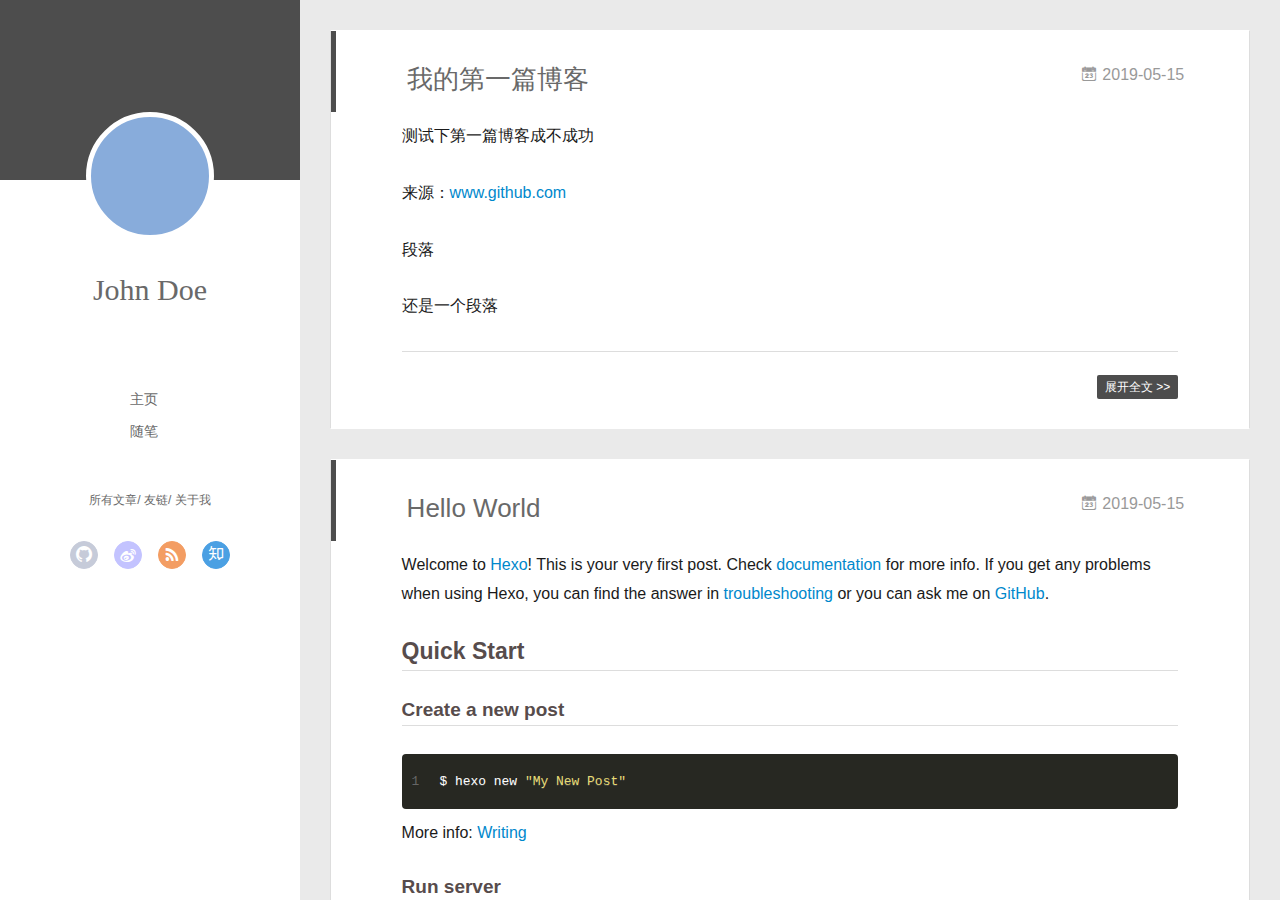
==== index.html @ 385de697 "Site updated: 2019-05-16 12:57:25" ====
<!DOCTYPE html>
<html>
<head><meta name="generator" content="Hexo 3.8.0">
  <meta charset="utf-8">
  
  <meta name="renderer" content="webkit">
  <meta http-equiv="X-UA-Compatible" content="IE=edge">
  <link rel="dns-prefetch" href="http://yoursite.com">
  <title>Hexo</title>
  <meta name="viewport" content="width=device-width, initial-scale=1, maximum-scale=1">
  <meta property="og:type" content="website">
<meta property="og:title" content="Hexo">
<meta property="og:url" content="http://yoursite.com/index.html">
<meta property="og:site_name" content="Hexo">
<meta property="og:locale" content="default">
<meta name="twitter:card" content="summary">
<meta name="twitter:title" content="Hexo">
  
    <link rel="alternative" href="/atom.xml" title="Hexo" type="application/atom+xml">
  
  
    <link rel="icon" href="/favicon.png">
  
  <link rel="stylesheet" type="text/css" href="/./main.0cf68a.css">
  <style type="text/css">
  
    #container.show {
      background: linear-gradient(200deg,#a0cfe4,#e8c37e);
    }
  </style>
  

  

</head>
</html>
<body>
  <div id="container" q-class="show:isCtnShow">
    <canvas id="anm-canvas" class="anm-canvas"></canvas>
    <div class="left-col" q-class="show:isShow">
      
<div class="overlay" style="background: #4d4d4d"></div>
<div class="intrude-less">
	<header id="header" class="inner">
		<a href="/" class="profilepic">
			<img src class="js-avatar">
		</a>
		<hgroup>
		  <h1 class="header-author"><a href="/">John Doe</a></h1>
		</hgroup>
		

		<nav class="header-menu">
			<ul>
			
				<li><a href="/">主页</a></li>
	        
				<li><a href="/tags/随笔/">随笔</a></li>
	        
			</ul>
		</nav>
		<nav class="header-smart-menu">
    		
    			
    			<a q-on="click: openSlider(e, 'innerArchive')" href="javascript:void(0)">所有文章</a>
    			
            
    			
    			<a q-on="click: openSlider(e, 'friends')" href="javascript:void(0)">友链</a>
    			
            
    			
    			<a q-on="click: openSlider(e, 'aboutme')" href="javascript:void(0)">关于我</a>
    			
            
		</nav>
		<nav class="header-nav">
			<div class="social">
				
					<a class="github" target="_blank" href="#" title="github"><i class="icon-github"></i></a>
		        
					<a class="weibo" target="_blank" href="#" title="weibo"><i class="icon-weibo"></i></a>
		        
					<a class="rss" target="_blank" href="#" title="rss"><i class="icon-rss"></i></a>
		        
					<a class="zhihu" target="_blank" href="#" title="zhihu"><i class="icon-zhihu"></i></a>
		        
			</div>
		</nav>
	</header>		
</div>

    </div>
    <div class="mid-col" q-class="show:isShow,hide:isShow|isFalse">
      
<nav id="mobile-nav">
  	<div class="overlay js-overlay" style="background: #4d4d4d"></div>
	<div class="btnctn js-mobile-btnctn">
  		<div class="slider-trigger list" q-on="click: openSlider(e)"><i class="icon icon-sort"></i></div>
	</div>
	<div class="intrude-less">
		<header id="header" class="inner">
			<div class="profilepic">
				<img src class="js-avatar">
			</div>
			<hgroup>
			  <h1 class="header-author js-header-author">John Doe</h1>
			</hgroup>
			
			
			
				
			
				
			
			
			
			<nav class="header-nav">
				<div class="social">
					
						<a class="github" target="_blank" href="#" title="github"><i class="icon-github"></i></a>
			        
						<a class="weibo" target="_blank" href="#" title="weibo"><i class="icon-weibo"></i></a>
			        
						<a class="rss" target="_blank" href="#" title="rss"><i class="icon-rss"></i></a>
			        
						<a class="zhihu" target="_blank" href="#" title="zhihu"><i class="icon-zhihu"></i></a>
			        
				</div>
			</nav>

			<nav class="header-menu js-header-menu">
				<ul style="width: 50%">
				
				
					<li style="width: 50%"><a href="/">主页</a></li>
		        
					<li style="width: 50%"><a href="/tags/随笔/">随笔</a></li>
		        
				</ul>
			</nav>
		</header>				
	</div>
	<div class="mobile-mask" style="display:none" q-show="isShow"></div>
</nav>

      <div id="wrapper" class="body-wrap">
        <div class="menu-l">
          <div class="canvas-wrap">
            <canvas data-colors="#eaeaea" data-sectionHeight="100" data-contentId="js-content" id="myCanvas1" class="anm-canvas"></canvas>
          </div>
          <div id="js-content" class="content-ll">
            
  
    <article id="post-我的第一篇博客" class="article article-type-post  article-index" itemscope itemprop="blogPost">
  <div class="article-inner">
    
      <header class="article-header">
        
  
    <h1 itemprop="name">
      <a class="article-title" href="/2019/05/15/我的第一篇博客/">我的第一篇博客</a>
    </h1>
  

        
        <a href="/2019/05/15/我的第一篇博客/" class="archive-article-date">
  	<time datetime="2019-05-15T15:24:32.000Z" itemprop="datePublished"><i class="icon-calendar icon"></i>2019-05-15</time>
</a>
        
      </header>
    
    <div class="article-entry" itemprop="articleBody">
      
        <p>测试下第一篇博客成不成功</p>
<p>来源：<a href="http://www.github.com" target="_blank" rel="noopener">www.github.com</a></p>
<p>段落</p>
<p>还是一个段落</p>

      

      
    </div>
    <div class="article-info article-info-index">
      
      
      

      
        <p class="article-more-link">
          <a class="article-more-a" href="/2019/05/15/我的第一篇博客/">展开全文 >></a>
        </p>
      

      
      <div class="clearfix"></div>
    </div>
  </div>
</article>

<aside class="wrap-side-operation">
    <div class="mod-side-operation">
        
        <div class="jump-container" id="js-jump-container" style="display:none;">
            <a href="javascript:void(0)" class="mod-side-operation__jump-to-top">
                <i class="icon-font icon-back"></i>
            </a>
            <div id="js-jump-plan-container" class="jump-plan-container" style="top: -11px;">
                <i class="icon-font icon-plane jump-plane"></i>
            </div>
        </div>
        
        
    </div>
</aside>




  
    <article id="post-hello-world" class="article article-type-post  article-index" itemscope itemprop="blogPost">
  <div class="article-inner">
    
      <header class="article-header">
        
  
    <h1 itemprop="name">
      <a class="article-title" href="/2019/05/15/hello-world/">Hello World</a>
    </h1>
  

        
        <a href="/2019/05/15/hello-world/" class="archive-article-date">
  	<time datetime="2019-05-15T15:17:17.506Z" itemprop="datePublished"><i class="icon-calendar icon"></i>2019-05-15</time>
</a>
        
      </header>
    
    <div class="article-entry" itemprop="articleBody">
      
        <p>Welcome to <a href="https://hexo.io/" target="_blank" rel="noopener">Hexo</a>! This is your very first post. Check <a href="https://hexo.io/docs/" target="_blank" rel="noopener">documentation</a> for more info. If you get any problems when using Hexo, you can find the answer in <a href="https://hexo.io/docs/troubleshooting.html" target="_blank" rel="noopener">troubleshooting</a> or you can ask me on <a href="https://github.com/hexojs/hexo/issues" target="_blank" rel="noopener">GitHub</a>.</p>
<h2 id="Quick-Start"><a href="#Quick-Start" class="headerlink" title="Quick Start"></a>Quick Start</h2><h3 id="Create-a-new-post"><a href="#Create-a-new-post" class="headerlink" title="Create a new post"></a>Create a new post</h3><figure class="highlight bash"><table><tr><td class="gutter"><pre><span class="line">1</span><br></pre></td><td class="code"><pre><span class="line">$ hexo new <span class="string">"My New Post"</span></span><br></pre></td></tr></table></figure>
<p>More info: <a href="https://hexo.io/docs/writing.html" target="_blank" rel="noopener">Writing</a></p>
<h3 id="Run-server"><a href="#Run-server" class="headerlink" title="Run server"></a>Run server</h3><figure class="highlight bash"><table><tr><td class="gutter"><pre><span class="line">1</span><br></pre></td><td class="code"><pre><span class="line">$ hexo server</span><br></pre></td></tr></table></figure>
<p>More info: <a href="https://hexo.io/docs/server.html" target="_blank" rel="noopener">Server</a></p>
<h3 id="Generate-static-files"><a href="#Generate-static-files" class="headerlink" title="Generate static files"></a>Generate static files</h3><figure class="highlight bash"><table><tr><td class="gutter"><pre><span class="line">1</span><br></pre></td><td class="code"><pre><span class="line">$ hexo generate</span><br></pre></td></tr></table></figure>
<p>More info: <a href="https://hexo.io/docs/generating.html" target="_blank" rel="noopener">Generating</a></p>
<h3 id="Deploy-to-remote-sites"><a href="#Deploy-to-remote-sites" class="headerlink" title="Deploy to remote sites"></a>Deploy to remote sites</h3><figure class="highlight bash"><table><tr><td class="gutter"><pre><span class="line">1</span><br></pre></td><td class="code"><pre><span class="line">$ hexo deploy</span><br></pre></td></tr></table></figure>
<p>More info: <a href="https://hexo.io/docs/deployment.html" target="_blank" rel="noopener">Deployment</a></p>

      

      
    </div>
    <div class="article-info article-info-index">
      
      
      

      
        <p class="article-more-link">
          <a class="article-more-a" href="/2019/05/15/hello-world/">展开全文 >></a>
        </p>
      

      
      <div class="clearfix"></div>
    </div>
  </div>
</article>

<aside class="wrap-side-operation">
    <div class="mod-side-operation">
        
        <div class="jump-container" id="js-jump-container" style="display:none;">
            <a href="javascript:void(0)" class="mod-side-operation__jump-to-top">
                <i class="icon-font icon-back"></i>
            </a>
            <div id="js-jump-plan-container" class="jump-plan-container" style="top: -11px;">
                <i class="icon-font icon-plane jump-plane"></i>
            </div>
        </div>
        
        
    </div>
</aside>




  
  


          </div>
        </div>
      </div>
      <footer id="footer">
  <div class="outer">
    <div id="footer-info">
    	<div class="footer-left">
    		&copy; 2019 John Doe
    	</div>
      	<div class="footer-right">
      		<a href="http://hexo.io/" target="_blank">Hexo</a>  Theme <a href="https://github.com/litten/hexo-theme-yilia" target="_blank">Yilia</a> by Litten
      	</div>
    </div>
  </div>
</footer>
    </div>
    <script>
	var yiliaConfig = {
		mathjax: false,
		isHome: true,
		isPost: false,
		isArchive: false,
		isTag: false,
		isCategory: false,
		open_in_new: false,
		toc_hide_index: true,
		root: "/",
		innerArchive: true,
		showTags: false
	}
</script>

<script>!function(t){function n(e){if(r[e])return r[e].exports;var i=r[e]={exports:{},id:e,loaded:!1};return t[e].call(i.exports,i,i.exports,n),i.loaded=!0,i.exports}var r={};n.m=t,n.c=r,n.p="./",n(0)}([function(t,n,r){r(195),t.exports=r(191)},function(t,n,r){var e=r(3),i=r(52),o=r(27),u=r(28),c=r(53),f="prototype",a=function(t,n,r){var s,l,h,v,p=t&a.F,d=t&a.G,y=t&a.S,g=t&a.P,b=t&a.B,m=d?e:y?e[n]||(e[n]={}):(e[n]||{})[f],x=d?i:i[n]||(i[n]={}),w=x[f]||(x[f]={});d&&(r=n);for(s in r)l=!p&&m&&void 0!==m[s],h=(l?m:r)[s],v=b&&l?c(h,e):g&&"function"==typeof h?c(Function.call,h):h,m&&u(m,s,h,t&a.U),x[s]!=h&&o(x,s,v),g&&w[s]!=h&&(w[s]=h)};e.core=i,a.F=1,a.G=2,a.S=4,a.P=8,a.B=16,a.W=32,a.U=64,a.R=128,t.exports=a},function(t,n,r){var e=r(6);t.exports=function(t){if(!e(t))throw TypeError(t+" is not an object!");return t}},function(t,n){var r=t.exports="undefined"!=typeof window&&window.Math==Math?window:"undefined"!=typeof self&&self.Math==Math?self:Function("return this")();"number"==typeof __g&&(__g=r)},function(t,n){t.exports=function(t){try{return!!t()}catch(t){return!0}}},function(t,n){var r=t.exports="undefined"!=typeof window&&window.Math==Math?window:"undefined"!=typeof self&&self.Math==Math?self:Function("return this")();"number"==typeof __g&&(__g=r)},function(t,n){t.exports=function(t){return"object"==typeof t?null!==t:"function"==typeof t}},function(t,n,r){var e=r(126)("wks"),i=r(76),o=r(3).Symbol,u="function"==typeof o;(t.exports=function(t){return e[t]||(e[t]=u&&o[t]||(u?o:i)("Symbol."+t))}).store=e},function(t,n){var r={}.hasOwnProperty;t.exports=function(t,n){return r.call(t,n)}},function(t,n,r){var e=r(94),i=r(33);t.exports=function(t){return e(i(t))}},function(t,n,r){t.exports=!r(4)(function(){return 7!=Object.defineProperty({},"a",{get:function(){return 7}}).a})},function(t,n,r){var e=r(2),i=r(167),o=r(50),u=Object.defineProperty;n.f=r(10)?Object.defineProperty:function(t,n,r){if(e(t),n=o(n,!0),e(r),i)try{return u(t,n,r)}catch(t){}if("get"in r||"set"in r)throw TypeError("Accessors not supported!");return"value"in r&&(t[n]=r.value),t}},function(t,n,r){t.exports=!r(18)(function(){return 7!=Object.defineProperty({},"a",{get:function(){return 7}}).a})},function(t,n,r){var e=r(14),i=r(22);t.exports=r(12)?function(t,n,r){return e.f(t,n,i(1,r))}:function(t,n,r){return t[n]=r,t}},function(t,n,r){var e=r(20),i=r(58),o=r(42),u=Object.defineProperty;n.f=r(12)?Object.defineProperty:function(t,n,r){if(e(t),n=o(n,!0),e(r),i)try{return u(t,n,r)}catch(t){}if("get"in r||"set"in r)throw TypeError("Accessors not supported!");return"value"in r&&(t[n]=r.value),t}},function(t,n,r){var e=r(40)("wks"),i=r(23),o=r(5).Symbol,u="function"==typeof o;(t.exports=function(t){return e[t]||(e[t]=u&&o[t]||(u?o:i)("Symbol."+t))}).store=e},function(t,n,r){var e=r(67),i=Math.min;t.exports=function(t){return t>0?i(e(t),9007199254740991):0}},function(t,n,r){var e=r(46);t.exports=function(t){return Object(e(t))}},function(t,n){t.exports=function(t){try{return!!t()}catch(t){return!0}}},function(t,n,r){var e=r(63),i=r(34);t.exports=Object.keys||function(t){return e(t,i)}},function(t,n,r){var e=r(21);t.exports=function(t){if(!e(t))throw TypeError(t+" is not an object!");return t}},function(t,n){t.exports=function(t){return"object"==typeof t?null!==t:"function"==typeof t}},function(t,n){t.exports=function(t,n){return{enumerable:!(1&t),configurable:!(2&t),writable:!(4&t),value:n}}},function(t,n){var r=0,e=Math.random();t.exports=function(t){return"Symbol(".concat(void 0===t?"":t,")_",(++r+e).toString(36))}},function(t,n){var r={}.hasOwnProperty;t.exports=function(t,n){return r.call(t,n)}},function(t,n){var r=t.exports={version:"2.4.0"};"number"==typeof __e&&(__e=r)},function(t,n){t.exports=function(t){if("function"!=typeof t)throw TypeError(t+" is not a function!");return t}},function(t,n,r){var e=r(11),i=r(66);t.exports=r(10)?function(t,n,r){return e.f(t,n,i(1,r))}:function(t,n,r){return t[n]=r,t}},function(t,n,r){var e=r(3),i=r(27),o=r(24),u=r(76)("src"),c="toString",f=Function[c],a=(""+f).split(c);r(52).inspectSource=function(t){return f.call(t)},(t.exports=function(t,n,r,c){var f="function"==typeof r;f&&(o(r,"name")||i(r,"name",n)),t[n]!==r&&(f&&(o(r,u)||i(r,u,t[n]?""+t[n]:a.join(String(n)))),t===e?t[n]=r:c?t[n]?t[n]=r:i(t,n,r):(delete t[n],i(t,n,r)))})(Function.prototype,c,function(){return"function"==typeof this&&this[u]||f.call(this)})},function(t,n,r){var e=r(1),i=r(4),o=r(46),u=function(t,n,r,e){var i=String(o(t)),u="<"+n;return""!==r&&(u+=" "+r+'="'+String(e).replace(/"/g,"&quot;")+'"'),u+">"+i+"</"+n+">"};t.exports=function(t,n){var r={};r[t]=n(u),e(e.P+e.F*i(function(){var n=""[t]('"');return n!==n.toLowerCase()||n.split('"').length>3}),"String",r)}},function(t,n,r){var e=r(115),i=r(46);t.exports=function(t){return e(i(t))}},function(t,n,r){var e=r(116),i=r(66),o=r(30),u=r(50),c=r(24),f=r(167),a=Object.getOwnPropertyDescriptor;n.f=r(10)?a:function(t,n){if(t=o(t),n=u(n,!0),f)try{return a(t,n)}catch(t){}if(c(t,n))return i(!e.f.call(t,n),t[n])}},function(t,n,r){var e=r(24),i=r(17),o=r(145)("IE_PROTO"),u=Object.prototype;t.exports=Object.getPrototypeOf||function(t){return t=i(t),e(t,o)?t[o]:"function"==typeof t.constructor&&t instanceof t.constructor?t.constructor.prototype:t instanceof Object?u:null}},function(t,n){t.exports=function(t){if(void 0==t)throw TypeError("Can't call method on  "+t);return t}},function(t,n){t.exports="constructor,hasOwnProperty,isPrototypeOf,propertyIsEnumerable,toLocaleString,toString,valueOf".split(",")},function(t,n){t.exports={}},function(t,n){t.exports=!0},function(t,n){n.f={}.propertyIsEnumerable},function(t,n,r){var e=r(14).f,i=r(8),o=r(15)("toStringTag");t.exports=function(t,n,r){t&&!i(t=r?t:t.prototype,o)&&e(t,o,{configurable:!0,value:n})}},function(t,n,r){var e=r(40)("keys"),i=r(23);t.exports=function(t){return e[t]||(e[t]=i(t))}},function(t,n,r){var e=r(5),i="__core-js_shared__",o=e[i]||(e[i]={});t.exports=function(t){return o[t]||(o[t]={})}},function(t,n){var r=Math.ceil,e=Math.floor;t.exports=function(t){return isNaN(t=+t)?0:(t>0?e:r)(t)}},function(t,n,r){var e=r(21);t.exports=function(t,n){if(!e(t))return t;var r,i;if(n&&"function"==typeof(r=t.toString)&&!e(i=r.call(t)))return i;if("function"==typeof(r=t.valueOf)&&!e(i=r.call(t)))return i;if(!n&&"function"==typeof(r=t.toString)&&!e(i=r.call(t)))return i;throw TypeError("Can't convert object to primitive value")}},function(t,n,r){var e=r(5),i=r(25),o=r(36),u=r(44),c=r(14).f;t.exports=function(t){var n=i.Symbol||(i.Symbol=o?{}:e.Symbol||{});"_"==t.charAt(0)||t in n||c(n,t,{value:u.f(t)})}},function(t,n,r){n.f=r(15)},function(t,n){var r={}.toString;t.exports=function(t){return r.call(t).slice(8,-1)}},function(t,n){t.exports=function(t){if(void 0==t)throw TypeError("Can't call method on  "+t);return t}},function(t,n,r){var e=r(4);t.exports=function(t,n){return!!t&&e(function(){n?t.call(null,function(){},1):t.call(null)})}},function(t,n,r){var e=r(53),i=r(115),o=r(17),u=r(16),c=r(203);t.exports=function(t,n){var r=1==t,f=2==t,a=3==t,s=4==t,l=6==t,h=5==t||l,v=n||c;return function(n,c,p){for(var d,y,g=o(n),b=i(g),m=e(c,p,3),x=u(b.length),w=0,S=r?v(n,x):f?v(n,0):void 0;x>w;w++)if((h||w in b)&&(d=b[w],y=m(d,w,g),t))if(r)S[w]=y;else if(y)switch(t){case 3:return!0;case 5:return d;case 6:return w;case 2:S.push(d)}else if(s)return!1;return l?-1:a||s?s:S}}},function(t,n,r){var e=r(1),i=r(52),o=r(4);t.exports=function(t,n){var r=(i.Object||{})[t]||Object[t],u={};u[t]=n(r),e(e.S+e.F*o(function(){r(1)}),"Object",u)}},function(t,n,r){var e=r(6);t.exports=function(t,n){if(!e(t))return t;var r,i;if(n&&"function"==typeof(r=t.toString)&&!e(i=r.call(t)))return i;if("function"==typeof(r=t.valueOf)&&!e(i=r.call(t)))return i;if(!n&&"function"==typeof(r=t.toString)&&!e(i=r.call(t)))return i;throw TypeError("Can't convert object to primitive value")}},function(t,n,r){var e=r(5),i=r(25),o=r(91),u=r(13),c="prototype",f=function(t,n,r){var a,s,l,h=t&f.F,v=t&f.G,p=t&f.S,d=t&f.P,y=t&f.B,g=t&f.W,b=v?i:i[n]||(i[n]={}),m=b[c],x=v?e:p?e[n]:(e[n]||{})[c];v&&(r=n);for(a in r)(s=!h&&x&&void 0!==x[a])&&a in b||(l=s?x[a]:r[a],b[a]=v&&"function"!=typeof x[a]?r[a]:y&&s?o(l,e):g&&x[a]==l?function(t){var n=function(n,r,e){if(this instanceof t){switch(arguments.length){case 0:return new t;case 1:return new t(n);case 2:return new t(n,r)}return new t(n,r,e)}return t.apply(this,arguments)};return n[c]=t[c],n}(l):d&&"function"==typeof l?o(Function.call,l):l,d&&((b.virtual||(b.virtual={}))[a]=l,t&f.R&&m&&!m[a]&&u(m,a,l)))};f.F=1,f.G=2,f.S=4,f.P=8,f.B=16,f.W=32,f.U=64,f.R=128,t.exports=f},function(t,n){var r=t.exports={version:"2.4.0"};"number"==typeof __e&&(__e=r)},function(t,n,r){var e=r(26);t.exports=function(t,n,r){if(e(t),void 0===n)return t;switch(r){case 1:return function(r){return t.call(n,r)};case 2:return function(r,e){return t.call(n,r,e)};case 3:return function(r,e,i){return t.call(n,r,e,i)}}return function(){return t.apply(n,arguments)}}},function(t,n,r){var e=r(183),i=r(1),o=r(126)("metadata"),u=o.store||(o.store=new(r(186))),c=function(t,n,r){var i=u.get(t);if(!i){if(!r)return;u.set(t,i=new e)}var o=i.get(n);if(!o){if(!r)return;i.set(n,o=new e)}return o},f=function(t,n,r){var e=c(n,r,!1);return void 0!==e&&e.has(t)},a=function(t,n,r){var e=c(n,r,!1);return void 0===e?void 0:e.get(t)},s=function(t,n,r,e){c(r,e,!0).set(t,n)},l=function(t,n){var r=c(t,n,!1),e=[];return r&&r.forEach(function(t,n){e.push(n)}),e},h=function(t){return void 0===t||"symbol"==typeof t?t:String(t)},v=function(t){i(i.S,"Reflect",t)};t.exports={store:u,map:c,has:f,get:a,set:s,keys:l,key:h,exp:v}},function(t,n,r){"use strict";if(r(10)){var e=r(69),i=r(3),o=r(4),u=r(1),c=r(127),f=r(152),a=r(53),s=r(68),l=r(66),h=r(27),v=r(73),p=r(67),d=r(16),y=r(75),g=r(50),b=r(24),m=r(180),x=r(114),w=r(6),S=r(17),_=r(137),O=r(70),E=r(32),P=r(71).f,j=r(154),F=r(76),M=r(7),A=r(48),N=r(117),T=r(146),I=r(155),k=r(80),L=r(123),R=r(74),C=r(130),D=r(160),U=r(11),W=r(31),G=U.f,B=W.f,V=i.RangeError,z=i.TypeError,q=i.Uint8Array,K="ArrayBuffer",J="Shared"+K,Y="BYTES_PER_ELEMENT",H="prototype",$=Array[H],X=f.ArrayBuffer,Q=f.DataView,Z=A(0),tt=A(2),nt=A(3),rt=A(4),et=A(5),it=A(6),ot=N(!0),ut=N(!1),ct=I.values,ft=I.keys,at=I.entries,st=$.lastIndexOf,lt=$.reduce,ht=$.reduceRight,vt=$.join,pt=$.sort,dt=$.slice,yt=$.toString,gt=$.toLocaleString,bt=M("iterator"),mt=M("toStringTag"),xt=F("typed_constructor"),wt=F("def_constructor"),St=c.CONSTR,_t=c.TYPED,Ot=c.VIEW,Et="Wrong length!",Pt=A(1,function(t,n){return Tt(T(t,t[wt]),n)}),jt=o(function(){return 1===new q(new Uint16Array([1]).buffer)[0]}),Ft=!!q&&!!q[H].set&&o(function(){new q(1).set({})}),Mt=function(t,n){if(void 0===t)throw z(Et);var r=+t,e=d(t);if(n&&!m(r,e))throw V(Et);return e},At=function(t,n){var r=p(t);if(r<0||r%n)throw V("Wrong offset!");return r},Nt=function(t){if(w(t)&&_t in t)return t;throw z(t+" is not a typed array!")},Tt=function(t,n){if(!(w(t)&&xt in t))throw z("It is not a typed array constructor!");return new t(n)},It=function(t,n){return kt(T(t,t[wt]),n)},kt=function(t,n){for(var r=0,e=n.length,i=Tt(t,e);e>r;)i[r]=n[r++];return i},Lt=function(t,n,r){G(t,n,{get:function(){return this._d[r]}})},Rt=function(t){var n,r,e,i,o,u,c=S(t),f=arguments.length,s=f>1?arguments[1]:void 0,l=void 0!==s,h=j(c);if(void 0!=h&&!_(h)){for(u=h.call(c),e=[],n=0;!(o=u.next()).done;n++)e.push(o.value);c=e}for(l&&f>2&&(s=a(s,arguments[2],2)),n=0,r=d(c.length),i=Tt(this,r);r>n;n++)i[n]=l?s(c[n],n):c[n];return i},Ct=function(){for(var t=0,n=arguments.length,r=Tt(this,n);n>t;)r[t]=arguments[t++];return r},Dt=!!q&&o(function(){gt.call(new q(1))}),Ut=function(){return gt.apply(Dt?dt.call(Nt(this)):Nt(this),arguments)},Wt={copyWithin:function(t,n){return D.call(Nt(this),t,n,arguments.length>2?arguments[2]:void 0)},every:function(t){return rt(Nt(this),t,arguments.length>1?arguments[1]:void 0)},fill:function(t){return C.apply(Nt(this),arguments)},filter:function(t){return It(this,tt(Nt(this),t,arguments.length>1?arguments[1]:void 0))},find:function(t){return et(Nt(this),t,arguments.length>1?arguments[1]:void 0)},findIndex:function(t){return it(Nt(this),t,arguments.length>1?arguments[1]:void 0)},forEach:function(t){Z(Nt(this),t,arguments.length>1?arguments[1]:void 0)},indexOf:function(t){return ut(Nt(this),t,arguments.length>1?arguments[1]:void 0)},includes:function(t){return ot(Nt(this),t,arguments.length>1?arguments[1]:void 0)},join:function(t){return vt.apply(Nt(this),arguments)},lastIndexOf:function(t){return st.apply(Nt(this),arguments)},map:function(t){return Pt(Nt(this),t,arguments.length>1?arguments[1]:void 0)},reduce:function(t){return lt.apply(Nt(this),arguments)},reduceRight:function(t){return ht.apply(Nt(this),arguments)},reverse:function(){for(var t,n=this,r=Nt(n).length,e=Math.floor(r/2),i=0;i<e;)t=n[i],n[i++]=n[--r],n[r]=t;return n},some:function(t){return nt(Nt(this),t,arguments.length>1?arguments[1]:void 0)},sort:function(t){return pt.call(Nt(this),t)},subarray:function(t,n){var r=Nt(this),e=r.length,i=y(t,e);return new(T(r,r[wt]))(r.buffer,r.byteOffset+i*r.BYTES_PER_ELEMENT,d((void 0===n?e:y(n,e))-i))}},Gt=function(t,n){return It(this,dt.call(Nt(this),t,n))},Bt=function(t){Nt(this);var n=At(arguments[1],1),r=this.length,e=S(t),i=d(e.length),o=0;if(i+n>r)throw V(Et);for(;o<i;)this[n+o]=e[o++]},Vt={entries:function(){return at.call(Nt(this))},keys:function(){return ft.call(Nt(this))},values:function(){return ct.call(Nt(this))}},zt=function(t,n){return w(t)&&t[_t]&&"symbol"!=typeof n&&n in t&&String(+n)==String(n)},qt=function(t,n){return zt(t,n=g(n,!0))?l(2,t[n]):B(t,n)},Kt=function(t,n,r){return!(zt(t,n=g(n,!0))&&w(r)&&b(r,"value"))||b(r,"get")||b(r,"set")||r.configurable||b(r,"writable")&&!r.writable||b(r,"enumerable")&&!r.enumerable?G(t,n,r):(t[n]=r.value,t)};St||(W.f=qt,U.f=Kt),u(u.S+u.F*!St,"Object",{getOwnPropertyDescriptor:qt,defineProperty:Kt}),o(function(){yt.call({})})&&(yt=gt=function(){return vt.call(this)});var Jt=v({},Wt);v(Jt,Vt),h(Jt,bt,Vt.values),v(Jt,{slice:Gt,set:Bt,constructor:function(){},toString:yt,toLocaleString:Ut}),Lt(Jt,"buffer","b"),Lt(Jt,"byteOffset","o"),Lt(Jt,"byteLength","l"),Lt(Jt,"length","e"),G(Jt,mt,{get:function(){return this[_t]}}),t.exports=function(t,n,r,f){f=!!f;var a=t+(f?"Clamped":"")+"Array",l="Uint8Array"!=a,v="get"+t,p="set"+t,y=i[a],g=y||{},b=y&&E(y),m=!y||!c.ABV,S={},_=y&&y[H],j=function(t,r){var e=t._d;return e.v[v](r*n+e.o,jt)},F=function(t,r,e){var i=t._d;f&&(e=(e=Math.round(e))<0?0:e>255?255:255&e),i.v[p](r*n+i.o,e,jt)},M=function(t,n){G(t,n,{get:function(){return j(this,n)},set:function(t){return F(this,n,t)},enumerable:!0})};m?(y=r(function(t,r,e,i){s(t,y,a,"_d");var o,u,c,f,l=0,v=0;if(w(r)){if(!(r instanceof X||(f=x(r))==K||f==J))return _t in r?kt(y,r):Rt.call(y,r);o=r,v=At(e,n);var p=r.byteLength;if(void 0===i){if(p%n)throw V(Et);if((u=p-v)<0)throw V(Et)}else if((u=d(i)*n)+v>p)throw V(Et);c=u/n}else c=Mt(r,!0),u=c*n,o=new X(u);for(h(t,"_d",{b:o,o:v,l:u,e:c,v:new Q(o)});l<c;)M(t,l++)}),_=y[H]=O(Jt),h(_,"constructor",y)):L(function(t){new y(null),new y(t)},!0)||(y=r(function(t,r,e,i){s(t,y,a);var o;return w(r)?r instanceof X||(o=x(r))==K||o==J?void 0!==i?new g(r,At(e,n),i):void 0!==e?new g(r,At(e,n)):new g(r):_t in r?kt(y,r):Rt.call(y,r):new g(Mt(r,l))}),Z(b!==Function.prototype?P(g).concat(P(b)):P(g),function(t){t in y||h(y,t,g[t])}),y[H]=_,e||(_.constructor=y));var A=_[bt],N=!!A&&("values"==A.name||void 0==A.name),T=Vt.values;h(y,xt,!0),h(_,_t,a),h(_,Ot,!0),h(_,wt,y),(f?new y(1)[mt]==a:mt in _)||G(_,mt,{get:function(){return a}}),S[a]=y,u(u.G+u.W+u.F*(y!=g),S),u(u.S,a,{BYTES_PER_ELEMENT:n,from:Rt,of:Ct}),Y in _||h(_,Y,n),u(u.P,a,Wt),R(a),u(u.P+u.F*Ft,a,{set:Bt}),u(u.P+u.F*!N,a,Vt),u(u.P+u.F*(_.toString!=yt),a,{toString:yt}),u(u.P+u.F*o(function(){new y(1).slice()}),a,{slice:Gt}),u(u.P+u.F*(o(function(){return[1,2].toLocaleString()!=new y([1,2]).toLocaleString()})||!o(function(){_.toLocaleString.call([1,2])})),a,{toLocaleString:Ut}),k[a]=N?A:T,e||N||h(_,bt,T)}}else t.exports=function(){}},function(t,n){var r={}.toString;t.exports=function(t){return r.call(t).slice(8,-1)}},function(t,n,r){var e=r(21),i=r(5).document,o=e(i)&&e(i.createElement);t.exports=function(t){return o?i.createElement(t):{}}},function(t,n,r){t.exports=!r(12)&&!r(18)(function(){return 7!=Object.defineProperty(r(57)("div"),"a",{get:function(){return 7}}).a})},function(t,n,r){"use strict";var e=r(36),i=r(51),o=r(64),u=r(13),c=r(8),f=r(35),a=r(96),s=r(38),l=r(103),h=r(15)("iterator"),v=!([].keys&&"next"in[].keys()),p="keys",d="values",y=function(){return this};t.exports=function(t,n,r,g,b,m,x){a(r,n,g);var w,S,_,O=function(t){if(!v&&t in F)return F[t];switch(t){case p:case d:return function(){return new r(this,t)}}return function(){return new r(this,t)}},E=n+" Iterator",P=b==d,j=!1,F=t.prototype,M=F[h]||F["@@iterator"]||b&&F[b],A=M||O(b),N=b?P?O("entries"):A:void 0,T="Array"==n?F.entries||M:M;if(T&&(_=l(T.call(new t)))!==Object.prototype&&(s(_,E,!0),e||c(_,h)||u(_,h,y)),P&&M&&M.name!==d&&(j=!0,A=function(){return M.call(this)}),e&&!x||!v&&!j&&F[h]||u(F,h,A),f[n]=A,f[E]=y,b)if(w={values:P?A:O(d),keys:m?A:O(p),entries:N},x)for(S in w)S in F||o(F,S,w[S]);else i(i.P+i.F*(v||j),n,w);return w}},function(t,n,r){var e=r(20),i=r(100),o=r(34),u=r(39)("IE_PROTO"),c=function(){},f="prototype",a=function(){var t,n=r(57)("iframe"),e=o.length;for(n.style.display="none",r(93).appendChild(n),n.src="javascript:",t=n.contentWindow.document,t.open(),t.write("<script>document.F=Object<\/script>"),t.close(),a=t.F;e--;)delete a[f][o[e]];return a()};t.exports=Object.create||function(t,n){var r;return null!==t?(c[f]=e(t),r=new c,c[f]=null,r[u]=t):r=a(),void 0===n?r:i(r,n)}},function(t,n,r){var e=r(63),i=r(34).concat("length","prototype");n.f=Object.getOwnPropertyNames||function(t){return e(t,i)}},function(t,n){n.f=Object.getOwnPropertySymbols},function(t,n,r){var e=r(8),i=r(9),o=r(90)(!1),u=r(39)("IE_PROTO");t.exports=function(t,n){var r,c=i(t),f=0,a=[];for(r in c)r!=u&&e(c,r)&&a.push(r);for(;n.length>f;)e(c,r=n[f++])&&(~o(a,r)||a.push(r));return a}},function(t,n,r){t.exports=r(13)},function(t,n,r){var e=r(76)("meta"),i=r(6),o=r(24),u=r(11).f,c=0,f=Object.isExtensible||function(){return!0},a=!r(4)(function(){return f(Object.preventExtensions({}))}),s=function(t){u(t,e,{value:{i:"O"+ ++c,w:{}}})},l=function(t,n){if(!i(t))return"symbol"==typeof t?t:("string"==typeof t?"S":"P")+t;if(!o(t,e)){if(!f(t))return"F";if(!n)return"E";s(t)}return t[e].i},h=function(t,n){if(!o(t,e)){if(!f(t))return!0;if(!n)return!1;s(t)}return t[e].w},v=function(t){return a&&p.NEED&&f(t)&&!o(t,e)&&s(t),t},p=t.exports={KEY:e,NEED:!1,fastKey:l,getWeak:h,onFreeze:v}},function(t,n){t.exports=function(t,n){return{enumerable:!(1&t),configurable:!(2&t),writable:!(4&t),value:n}}},function(t,n){var r=Math.ceil,e=Math.floor;t.exports=function(t){return isNaN(t=+t)?0:(t>0?e:r)(t)}},function(t,n){t.exports=function(t,n,r,e){if(!(t instanceof n)||void 0!==e&&e in t)throw TypeError(r+": incorrect invocation!");return t}},function(t,n){t.exports=!1},function(t,n,r){var e=r(2),i=r(173),o=r(133),u=r(145)("IE_PROTO"),c=function(){},f="prototype",a=function(){var t,n=r(132)("iframe"),e=o.length;for(n.style.display="none",r(135).appendChild(n),n.src="javascript:",t=n.contentWindow.document,t.open(),t.write("<script>document.F=Object<\/script>"),t.close(),a=t.F;e--;)delete a[f][o[e]];return a()};t.exports=Object.create||function(t,n){var r;return null!==t?(c[f]=e(t),r=new c,c[f]=null,r[u]=t):r=a(),void 0===n?r:i(r,n)}},function(t,n,r){var e=r(175),i=r(133).concat("length","prototype");n.f=Object.getOwnPropertyNames||function(t){return e(t,i)}},function(t,n,r){var e=r(175),i=r(133);t.exports=Object.keys||function(t){return e(t,i)}},function(t,n,r){var e=r(28);t.exports=function(t,n,r){for(var i in n)e(t,i,n[i],r);return t}},function(t,n,r){"use strict";var e=r(3),i=r(11),o=r(10),u=r(7)("species");t.exports=function(t){var n=e[t];o&&n&&!n[u]&&i.f(n,u,{configurable:!0,get:function(){return this}})}},function(t,n,r){var e=r(67),i=Math.max,o=Math.min;t.exports=function(t,n){return t=e(t),t<0?i(t+n,0):o(t,n)}},function(t,n){var r=0,e=Math.random();t.exports=function(t){return"Symbol(".concat(void 0===t?"":t,")_",(++r+e).toString(36))}},function(t,n,r){var e=r(33);t.exports=function(t){return Object(e(t))}},function(t,n,r){var e=r(7)("unscopables"),i=Array.prototype;void 0==i[e]&&r(27)(i,e,{}),t.exports=function(t){i[e][t]=!0}},function(t,n,r){var e=r(53),i=r(169),o=r(137),u=r(2),c=r(16),f=r(154),a={},s={},n=t.exports=function(t,n,r,l,h){var v,p,d,y,g=h?function(){return t}:f(t),b=e(r,l,n?2:1),m=0;if("function"!=typeof g)throw TypeError(t+" is not iterable!");if(o(g)){for(v=c(t.length);v>m;m++)if((y=n?b(u(p=t[m])[0],p[1]):b(t[m]))===a||y===s)return y}else for(d=g.call(t);!(p=d.next()).done;)if((y=i(d,b,p.value,n))===a||y===s)return y};n.BREAK=a,n.RETURN=s},function(t,n){t.exports={}},function(t,n,r){var e=r(11).f,i=r(24),o=r(7)("toStringTag");t.exports=function(t,n,r){t&&!i(t=r?t:t.prototype,o)&&e(t,o,{configurable:!0,value:n})}},function(t,n,r){var e=r(1),i=r(46),o=r(4),u=r(150),c="["+u+"]",f="​",a=RegExp("^"+c+c+"*"),s=RegExp(c+c+"*$"),l=function(t,n,r){var i={},c=o(function(){return!!u[t]()||f[t]()!=f}),a=i[t]=c?n(h):u[t];r&&(i[r]=a),e(e.P+e.F*c,"String",i)},h=l.trim=function(t,n){return t=String(i(t)),1&n&&(t=t.replace(a,"")),2&n&&(t=t.replace(s,"")),t};t.exports=l},function(t,n,r){t.exports={default:r(86),__esModule:!0}},function(t,n,r){t.exports={default:r(87),__esModule:!0}},function(t,n,r){"use strict";function e(t){return t&&t.__esModule?t:{default:t}}n.__esModule=!0;var i=r(84),o=e(i),u=r(83),c=e(u),f="function"==typeof c.default&&"symbol"==typeof o.default?function(t){return typeof t}:function(t){return t&&"function"==typeof c.default&&t.constructor===c.default&&t!==c.default.prototype?"symbol":typeof t};n.default="function"==typeof c.default&&"symbol"===f(o.default)?function(t){return void 0===t?"undefined":f(t)}:function(t){return t&&"function"==typeof c.default&&t.constructor===c.default&&t!==c.default.prototype?"symbol":void 0===t?"undefined":f(t)}},function(t,n,r){r(110),r(108),r(111),r(112),t.exports=r(25).Symbol},function(t,n,r){r(109),r(113),t.exports=r(44).f("iterator")},function(t,n){t.exports=function(t){if("function"!=typeof t)throw TypeError(t+" is not a function!");return t}},function(t,n){t.exports=function(){}},function(t,n,r){var e=r(9),i=r(106),o=r(105);t.exports=function(t){return function(n,r,u){var c,f=e(n),a=i(f.length),s=o(u,a);if(t&&r!=r){for(;a>s;)if((c=f[s++])!=c)return!0}else for(;a>s;s++)if((t||s in f)&&f[s]===r)return t||s||0;return!t&&-1}}},function(t,n,r){var e=r(88);t.exports=function(t,n,r){if(e(t),void 0===n)return t;switch(r){case 1:return function(r){return t.call(n,r)};case 2:return function(r,e){return t.call(n,r,e)};case 3:return function(r,e,i){return t.call(n,r,e,i)}}return function(){return t.apply(n,arguments)}}},function(t,n,r){var e=r(19),i=r(62),o=r(37);t.exports=function(t){var n=e(t),r=i.f;if(r)for(var u,c=r(t),f=o.f,a=0;c.length>a;)f.call(t,u=c[a++])&&n.push(u);return n}},function(t,n,r){t.exports=r(5).document&&document.documentElement},function(t,n,r){var e=r(56);t.exports=Object("z").propertyIsEnumerable(0)?Object:function(t){return"String"==e(t)?t.split(""):Object(t)}},function(t,n,r){var e=r(56);t.exports=Array.isArray||function(t){return"Array"==e(t)}},function(t,n,r){"use strict";var e=r(60),i=r(22),o=r(38),u={};r(13)(u,r(15)("iterator"),function(){return this}),t.exports=function(t,n,r){t.prototype=e(u,{next:i(1,r)}),o(t,n+" Iterator")}},function(t,n){t.exports=function(t,n){return{value:n,done:!!t}}},function(t,n,r){var e=r(19),i=r(9);t.exports=function(t,n){for(var r,o=i(t),u=e(o),c=u.length,f=0;c>f;)if(o[r=u[f++]]===n)return r}},function(t,n,r){var e=r(23)("meta"),i=r(21),o=r(8),u=r(14).f,c=0,f=Object.isExtensible||function(){return!0},a=!r(18)(function(){return f(Object.preventExtensions({}))}),s=function(t){u(t,e,{value:{i:"O"+ ++c,w:{}}})},l=function(t,n){if(!i(t))return"symbol"==typeof t?t:("string"==typeof t?"S":"P")+t;if(!o(t,e)){if(!f(t))return"F";if(!n)return"E";s(t)}return t[e].i},h=function(t,n){if(!o(t,e)){if(!f(t))return!0;if(!n)return!1;s(t)}return t[e].w},v=function(t){return a&&p.NEED&&f(t)&&!o(t,e)&&s(t),t},p=t.exports={KEY:e,NEED:!1,fastKey:l,getWeak:h,onFreeze:v}},function(t,n,r){var e=r(14),i=r(20),o=r(19);t.exports=r(12)?Object.defineProperties:function(t,n){i(t);for(var r,u=o(n),c=u.length,f=0;c>f;)e.f(t,r=u[f++],n[r]);return t}},function(t,n,r){var e=r(37),i=r(22),o=r(9),u=r(42),c=r(8),f=r(58),a=Object.getOwnPropertyDescriptor;n.f=r(12)?a:function(t,n){if(t=o(t),n=u(n,!0),f)try{return a(t,n)}catch(t){}if(c(t,n))return i(!e.f.call(t,n),t[n])}},function(t,n,r){var e=r(9),i=r(61).f,o={}.toString,u="object"==typeof window&&window&&Object.getOwnPropertyNames?Object.getOwnPropertyNames(window):[],c=function(t){try{return i(t)}catch(t){return u.slice()}};t.exports.f=function(t){return u&&"[object Window]"==o.call(t)?c(t):i(e(t))}},function(t,n,r){var e=r(8),i=r(77),o=r(39)("IE_PROTO"),u=Object.prototype;t.exports=Object.getPrototypeOf||function(t){return t=i(t),e(t,o)?t[o]:"function"==typeof t.constructor&&t instanceof t.constructor?t.constructor.prototype:t instanceof Object?u:null}},function(t,n,r){var e=r(41),i=r(33);t.exports=function(t){return function(n,r){var o,u,c=String(i(n)),f=e(r),a=c.length;return f<0||f>=a?t?"":void 0:(o=c.charCodeAt(f),o<55296||o>56319||f+1===a||(u=c.charCodeAt(f+1))<56320||u>57343?t?c.charAt(f):o:t?c.slice(f,f+2):u-56320+(o-55296<<10)+65536)}}},function(t,n,r){var e=r(41),i=Math.max,o=Math.min;t.exports=function(t,n){return t=e(t),t<0?i(t+n,0):o(t,n)}},function(t,n,r){var e=r(41),i=Math.min;t.exports=function(t){return t>0?i(e(t),9007199254740991):0}},function(t,n,r){"use strict";var e=r(89),i=r(97),o=r(35),u=r(9);t.exports=r(59)(Array,"Array",function(t,n){this._t=u(t),this._i=0,this._k=n},function(){var t=this._t,n=this._k,r=this._i++;return!t||r>=t.length?(this._t=void 0,i(1)):"keys"==n?i(0,r):"values"==n?i(0,t[r]):i(0,[r,t[r]])},"values"),o.Arguments=o.Array,e("keys"),e("values"),e("entries")},function(t,n){},function(t,n,r){"use strict";var e=r(104)(!0);r(59)(String,"String",function(t){this._t=String(t),this._i=0},function(){var t,n=this._t,r=this._i;return r>=n.length?{value:void 0,done:!0}:(t=e(n,r),this._i+=t.length,{value:t,done:!1})})},function(t,n,r){"use strict";var e=r(5),i=r(8),o=r(12),u=r(51),c=r(64),f=r(99).KEY,a=r(18),s=r(40),l=r(38),h=r(23),v=r(15),p=r(44),d=r(43),y=r(98),g=r(92),b=r(95),m=r(20),x=r(9),w=r(42),S=r(22),_=r(60),O=r(102),E=r(101),P=r(14),j=r(19),F=E.f,M=P.f,A=O.f,N=e.Symbol,T=e.JSON,I=T&&T.stringify,k="prototype",L=v("_hidden"),R=v("toPrimitive"),C={}.propertyIsEnumerable,D=s("symbol-registry"),U=s("symbols"),W=s("op-symbols"),G=Object[k],B="function"==typeof N,V=e.QObject,z=!V||!V[k]||!V[k].findChild,q=o&&a(function(){return 7!=_(M({},"a",{get:function(){return M(this,"a",{value:7}).a}})).a})?function(t,n,r){var e=F(G,n);e&&delete G[n],M(t,n,r),e&&t!==G&&M(G,n,e)}:M,K=function(t){var n=U[t]=_(N[k]);return n._k=t,n},J=B&&"symbol"==typeof N.iterator?function(t){return"symbol"==typeof t}:function(t){return t instanceof N},Y=function(t,n,r){return t===G&&Y(W,n,r),m(t),n=w(n,!0),m(r),i(U,n)?(r.enumerable?(i(t,L)&&t[L][n]&&(t[L][n]=!1),r=_(r,{enumerable:S(0,!1)})):(i(t,L)||M(t,L,S(1,{})),t[L][n]=!0),q(t,n,r)):M(t,n,r)},H=function(t,n){m(t);for(var r,e=g(n=x(n)),i=0,o=e.length;o>i;)Y(t,r=e[i++],n[r]);return t},$=function(t,n){return void 0===n?_(t):H(_(t),n)},X=function(t){var n=C.call(this,t=w(t,!0));return!(this===G&&i(U,t)&&!i(W,t))&&(!(n||!i(this,t)||!i(U,t)||i(this,L)&&this[L][t])||n)},Q=function(t,n){if(t=x(t),n=w(n,!0),t!==G||!i(U,n)||i(W,n)){var r=F(t,n);return!r||!i(U,n)||i(t,L)&&t[L][n]||(r.enumerable=!0),r}},Z=function(t){for(var n,r=A(x(t)),e=[],o=0;r.length>o;)i(U,n=r[o++])||n==L||n==f||e.push(n);return e},tt=function(t){for(var n,r=t===G,e=A(r?W:x(t)),o=[],u=0;e.length>u;)!i(U,n=e[u++])||r&&!i(G,n)||o.push(U[n]);return o};B||(N=function(){if(this instanceof N)throw TypeError("Symbol is not a constructor!");var t=h(arguments.length>0?arguments[0]:void 0),n=function(r){this===G&&n.call(W,r),i(this,L)&&i(this[L],t)&&(this[L][t]=!1),q(this,t,S(1,r))};return o&&z&&q(G,t,{configurable:!0,set:n}),K(t)},c(N[k],"toString",function(){return this._k}),E.f=Q,P.f=Y,r(61).f=O.f=Z,r(37).f=X,r(62).f=tt,o&&!r(36)&&c(G,"propertyIsEnumerable",X,!0),p.f=function(t){return K(v(t))}),u(u.G+u.W+u.F*!B,{Symbol:N});for(var nt="hasInstance,isConcatSpreadable,iterator,match,replace,search,species,split,toPrimitive,toStringTag,unscopables".split(","),rt=0;nt.length>rt;)v(nt[rt++]);for(var nt=j(v.store),rt=0;nt.length>rt;)d(nt[rt++]);u(u.S+u.F*!B,"Symbol",{for:function(t){return i(D,t+="")?D[t]:D[t]=N(t)},keyFor:function(t){if(J(t))return y(D,t);throw TypeError(t+" is not a symbol!")},useSetter:function(){z=!0},useSimple:function(){z=!1}}),u(u.S+u.F*!B,"Object",{create:$,defineProperty:Y,defineProperties:H,getOwnPropertyDescriptor:Q,getOwnPropertyNames:Z,getOwnPropertySymbols:tt}),T&&u(u.S+u.F*(!B||a(function(){var t=N();return"[null]"!=I([t])||"{}"!=I({a:t})||"{}"!=I(Object(t))})),"JSON",{stringify:function(t){if(void 0!==t&&!J(t)){for(var n,r,e=[t],i=1;arguments.length>i;)e.push(arguments[i++]);return n=e[1],"function"==typeof n&&(r=n),!r&&b(n)||(n=function(t,n){if(r&&(n=r.call(this,t,n)),!J(n))return n}),e[1]=n,I.apply(T,e)}}}),N[k][R]||r(13)(N[k],R,N[k].valueOf),l(N,"Symbol"),l(Math,"Math",!0),l(e.JSON,"JSON",!0)},function(t,n,r){r(43)("asyncIterator")},function(t,n,r){r(43)("observable")},function(t,n,r){r(107);for(var e=r(5),i=r(13),o=r(35),u=r(15)("toStringTag"),c=["NodeList","DOMTokenList","MediaList","StyleSheetList","CSSRuleList"],f=0;f<5;f++){var a=c[f],s=e[a],l=s&&s.prototype;l&&!l[u]&&i(l,u,a),o[a]=o.Array}},function(t,n,r){var e=r(45),i=r(7)("toStringTag"),o="Arguments"==e(function(){return arguments}()),u=function(t,n){try{return t[n]}catch(t){}};t.exports=function(t){var n,r,c;return void 0===t?"Undefined":null===t?"Null":"string"==typeof(r=u(n=Object(t),i))?r:o?e(n):"Object"==(c=e(n))&&"function"==typeof n.callee?"Arguments":c}},function(t,n,r){var e=r(45);t.exports=Object("z").propertyIsEnumerable(0)?Object:function(t){return"String"==e(t)?t.split(""):Object(t)}},function(t,n){n.f={}.propertyIsEnumerable},function(t,n,r){var e=r(30),i=r(16),o=r(75);t.exports=function(t){return function(n,r,u){var c,f=e(n),a=i(f.length),s=o(u,a);if(t&&r!=r){for(;a>s;)if((c=f[s++])!=c)return!0}else for(;a>s;s++)if((t||s in f)&&f[s]===r)return t||s||0;return!t&&-1}}},function(t,n,r){"use strict";var e=r(3),i=r(1),o=r(28),u=r(73),c=r(65),f=r(79),a=r(68),s=r(6),l=r(4),h=r(123),v=r(81),p=r(136);t.exports=function(t,n,r,d,y,g){var b=e[t],m=b,x=y?"set":"add",w=m&&m.prototype,S={},_=function(t){var n=w[t];o(w,t,"delete"==t?function(t){return!(g&&!s(t))&&n.call(this,0===t?0:t)}:"has"==t?function(t){return!(g&&!s(t))&&n.call(this,0===t?0:t)}:"get"==t?function(t){return g&&!s(t)?void 0:n.call(this,0===t?0:t)}:"add"==t?function(t){return n.call(this,0===t?0:t),this}:function(t,r){return n.call(this,0===t?0:t,r),this})};if("function"==typeof m&&(g||w.forEach&&!l(function(){(new m).entries().next()}))){var O=new m,E=O[x](g?{}:-0,1)!=O,P=l(function(){O.has(1)}),j=h(function(t){new m(t)}),F=!g&&l(function(){for(var t=new m,n=5;n--;)t[x](n,n);return!t.has(-0)});j||(m=n(function(n,r){a(n,m,t);var e=p(new b,n,m);return void 0!=r&&f(r,y,e[x],e),e}),m.prototype=w,w.constructor=m),(P||F)&&(_("delete"),_("has"),y&&_("get")),(F||E)&&_(x),g&&w.clear&&delete w.clear}else m=d.getConstructor(n,t,y,x),u(m.prototype,r),c.NEED=!0;return v(m,t),S[t]=m,i(i.G+i.W+i.F*(m!=b),S),g||d.setStrong(m,t,y),m}},function(t,n,r){"use strict";var e=r(27),i=r(28),o=r(4),u=r(46),c=r(7);t.exports=function(t,n,r){var f=c(t),a=r(u,f,""[t]),s=a[0],l=a[1];o(function(){var n={};return n[f]=function(){return 7},7!=""[t](n)})&&(i(String.prototype,t,s),e(RegExp.prototype,f,2==n?function(t,n){return l.call(t,this,n)}:function(t){return l.call(t,this)}))}
},function(t,n,r){"use strict";var e=r(2);t.exports=function(){var t=e(this),n="";return t.global&&(n+="g"),t.ignoreCase&&(n+="i"),t.multiline&&(n+="m"),t.unicode&&(n+="u"),t.sticky&&(n+="y"),n}},function(t,n){t.exports=function(t,n,r){var e=void 0===r;switch(n.length){case 0:return e?t():t.call(r);case 1:return e?t(n[0]):t.call(r,n[0]);case 2:return e?t(n[0],n[1]):t.call(r,n[0],n[1]);case 3:return e?t(n[0],n[1],n[2]):t.call(r,n[0],n[1],n[2]);case 4:return e?t(n[0],n[1],n[2],n[3]):t.call(r,n[0],n[1],n[2],n[3])}return t.apply(r,n)}},function(t,n,r){var e=r(6),i=r(45),o=r(7)("match");t.exports=function(t){var n;return e(t)&&(void 0!==(n=t[o])?!!n:"RegExp"==i(t))}},function(t,n,r){var e=r(7)("iterator"),i=!1;try{var o=[7][e]();o.return=function(){i=!0},Array.from(o,function(){throw 2})}catch(t){}t.exports=function(t,n){if(!n&&!i)return!1;var r=!1;try{var o=[7],u=o[e]();u.next=function(){return{done:r=!0}},o[e]=function(){return u},t(o)}catch(t){}return r}},function(t,n,r){t.exports=r(69)||!r(4)(function(){var t=Math.random();__defineSetter__.call(null,t,function(){}),delete r(3)[t]})},function(t,n){n.f=Object.getOwnPropertySymbols},function(t,n,r){var e=r(3),i="__core-js_shared__",o=e[i]||(e[i]={});t.exports=function(t){return o[t]||(o[t]={})}},function(t,n,r){for(var e,i=r(3),o=r(27),u=r(76),c=u("typed_array"),f=u("view"),a=!(!i.ArrayBuffer||!i.DataView),s=a,l=0,h="Int8Array,Uint8Array,Uint8ClampedArray,Int16Array,Uint16Array,Int32Array,Uint32Array,Float32Array,Float64Array".split(",");l<9;)(e=i[h[l++]])?(o(e.prototype,c,!0),o(e.prototype,f,!0)):s=!1;t.exports={ABV:a,CONSTR:s,TYPED:c,VIEW:f}},function(t,n){"use strict";var r={versions:function(){var t=window.navigator.userAgent;return{trident:t.indexOf("Trident")>-1,presto:t.indexOf("Presto")>-1,webKit:t.indexOf("AppleWebKit")>-1,gecko:t.indexOf("Gecko")>-1&&-1==t.indexOf("KHTML"),mobile:!!t.match(/AppleWebKit.*Mobile.*/),ios:!!t.match(/\(i[^;]+;( U;)? CPU.+Mac OS X/),android:t.indexOf("Android")>-1||t.indexOf("Linux")>-1,iPhone:t.indexOf("iPhone")>-1||t.indexOf("Mac")>-1,iPad:t.indexOf("iPad")>-1,webApp:-1==t.indexOf("Safari"),weixin:-1==t.indexOf("MicroMessenger")}}()};t.exports=r},function(t,n,r){"use strict";var e=r(85),i=function(t){return t&&t.__esModule?t:{default:t}}(e),o=function(){function t(t,n,e){return n||e?String.fromCharCode(n||e):r[t]||t}function n(t){return e[t]}var r={"&quot;":'"',"&lt;":"<","&gt;":">","&amp;":"&","&nbsp;":" "},e={};for(var u in r)e[r[u]]=u;return r["&apos;"]="'",e["'"]="&#39;",{encode:function(t){return t?(""+t).replace(/['<> "&]/g,n).replace(/\r?\n/g,"<br/>").replace(/\s/g,"&nbsp;"):""},decode:function(n){return n?(""+n).replace(/<br\s*\/?>/gi,"\n").replace(/&quot;|&lt;|&gt;|&amp;|&nbsp;|&apos;|&#(\d+);|&#(\d+)/g,t).replace(/\u00a0/g," "):""},encodeBase16:function(t){if(!t)return t;t+="";for(var n=[],r=0,e=t.length;e>r;r++)n.push(t.charCodeAt(r).toString(16).toUpperCase());return n.join("")},encodeBase16forJSON:function(t){if(!t)return t;t=t.replace(/[\u4E00-\u9FBF]/gi,function(t){return escape(t).replace("%u","\\u")});for(var n=[],r=0,e=t.length;e>r;r++)n.push(t.charCodeAt(r).toString(16).toUpperCase());return n.join("")},decodeBase16:function(t){if(!t)return t;t+="";for(var n=[],r=0,e=t.length;e>r;r+=2)n.push(String.fromCharCode("0x"+t.slice(r,r+2)));return n.join("")},encodeObject:function(t){if(t instanceof Array)for(var n=0,r=t.length;r>n;n++)t[n]=o.encodeObject(t[n]);else if("object"==(void 0===t?"undefined":(0,i.default)(t)))for(var e in t)t[e]=o.encodeObject(t[e]);else if("string"==typeof t)return o.encode(t);return t},loadScript:function(t){var n=document.createElement("script");document.getElementsByTagName("body")[0].appendChild(n),n.setAttribute("src",t)},addLoadEvent:function(t){var n=window.onload;"function"!=typeof window.onload?window.onload=t:window.onload=function(){n(),t()}}}}();t.exports=o},function(t,n,r){"use strict";var e=r(17),i=r(75),o=r(16);t.exports=function(t){for(var n=e(this),r=o(n.length),u=arguments.length,c=i(u>1?arguments[1]:void 0,r),f=u>2?arguments[2]:void 0,a=void 0===f?r:i(f,r);a>c;)n[c++]=t;return n}},function(t,n,r){"use strict";var e=r(11),i=r(66);t.exports=function(t,n,r){n in t?e.f(t,n,i(0,r)):t[n]=r}},function(t,n,r){var e=r(6),i=r(3).document,o=e(i)&&e(i.createElement);t.exports=function(t){return o?i.createElement(t):{}}},function(t,n){t.exports="constructor,hasOwnProperty,isPrototypeOf,propertyIsEnumerable,toLocaleString,toString,valueOf".split(",")},function(t,n,r){var e=r(7)("match");t.exports=function(t){var n=/./;try{"/./"[t](n)}catch(r){try{return n[e]=!1,!"/./"[t](n)}catch(t){}}return!0}},function(t,n,r){t.exports=r(3).document&&document.documentElement},function(t,n,r){var e=r(6),i=r(144).set;t.exports=function(t,n,r){var o,u=n.constructor;return u!==r&&"function"==typeof u&&(o=u.prototype)!==r.prototype&&e(o)&&i&&i(t,o),t}},function(t,n,r){var e=r(80),i=r(7)("iterator"),o=Array.prototype;t.exports=function(t){return void 0!==t&&(e.Array===t||o[i]===t)}},function(t,n,r){var e=r(45);t.exports=Array.isArray||function(t){return"Array"==e(t)}},function(t,n,r){"use strict";var e=r(70),i=r(66),o=r(81),u={};r(27)(u,r(7)("iterator"),function(){return this}),t.exports=function(t,n,r){t.prototype=e(u,{next:i(1,r)}),o(t,n+" Iterator")}},function(t,n,r){"use strict";var e=r(69),i=r(1),o=r(28),u=r(27),c=r(24),f=r(80),a=r(139),s=r(81),l=r(32),h=r(7)("iterator"),v=!([].keys&&"next"in[].keys()),p="keys",d="values",y=function(){return this};t.exports=function(t,n,r,g,b,m,x){a(r,n,g);var w,S,_,O=function(t){if(!v&&t in F)return F[t];switch(t){case p:case d:return function(){return new r(this,t)}}return function(){return new r(this,t)}},E=n+" Iterator",P=b==d,j=!1,F=t.prototype,M=F[h]||F["@@iterator"]||b&&F[b],A=M||O(b),N=b?P?O("entries"):A:void 0,T="Array"==n?F.entries||M:M;if(T&&(_=l(T.call(new t)))!==Object.prototype&&(s(_,E,!0),e||c(_,h)||u(_,h,y)),P&&M&&M.name!==d&&(j=!0,A=function(){return M.call(this)}),e&&!x||!v&&!j&&F[h]||u(F,h,A),f[n]=A,f[E]=y,b)if(w={values:P?A:O(d),keys:m?A:O(p),entries:N},x)for(S in w)S in F||o(F,S,w[S]);else i(i.P+i.F*(v||j),n,w);return w}},function(t,n){var r=Math.expm1;t.exports=!r||r(10)>22025.465794806718||r(10)<22025.465794806718||-2e-17!=r(-2e-17)?function(t){return 0==(t=+t)?t:t>-1e-6&&t<1e-6?t+t*t/2:Math.exp(t)-1}:r},function(t,n){t.exports=Math.sign||function(t){return 0==(t=+t)||t!=t?t:t<0?-1:1}},function(t,n,r){var e=r(3),i=r(151).set,o=e.MutationObserver||e.WebKitMutationObserver,u=e.process,c=e.Promise,f="process"==r(45)(u);t.exports=function(){var t,n,r,a=function(){var e,i;for(f&&(e=u.domain)&&e.exit();t;){i=t.fn,t=t.next;try{i()}catch(e){throw t?r():n=void 0,e}}n=void 0,e&&e.enter()};if(f)r=function(){u.nextTick(a)};else if(o){var s=!0,l=document.createTextNode("");new o(a).observe(l,{characterData:!0}),r=function(){l.data=s=!s}}else if(c&&c.resolve){var h=c.resolve();r=function(){h.then(a)}}else r=function(){i.call(e,a)};return function(e){var i={fn:e,next:void 0};n&&(n.next=i),t||(t=i,r()),n=i}}},function(t,n,r){var e=r(6),i=r(2),o=function(t,n){if(i(t),!e(n)&&null!==n)throw TypeError(n+": can't set as prototype!")};t.exports={set:Object.setPrototypeOf||("__proto__"in{}?function(t,n,e){try{e=r(53)(Function.call,r(31).f(Object.prototype,"__proto__").set,2),e(t,[]),n=!(t instanceof Array)}catch(t){n=!0}return function(t,r){return o(t,r),n?t.__proto__=r:e(t,r),t}}({},!1):void 0),check:o}},function(t,n,r){var e=r(126)("keys"),i=r(76);t.exports=function(t){return e[t]||(e[t]=i(t))}},function(t,n,r){var e=r(2),i=r(26),o=r(7)("species");t.exports=function(t,n){var r,u=e(t).constructor;return void 0===u||void 0==(r=e(u)[o])?n:i(r)}},function(t,n,r){var e=r(67),i=r(46);t.exports=function(t){return function(n,r){var o,u,c=String(i(n)),f=e(r),a=c.length;return f<0||f>=a?t?"":void 0:(o=c.charCodeAt(f),o<55296||o>56319||f+1===a||(u=c.charCodeAt(f+1))<56320||u>57343?t?c.charAt(f):o:t?c.slice(f,f+2):u-56320+(o-55296<<10)+65536)}}},function(t,n,r){var e=r(122),i=r(46);t.exports=function(t,n,r){if(e(n))throw TypeError("String#"+r+" doesn't accept regex!");return String(i(t))}},function(t,n,r){"use strict";var e=r(67),i=r(46);t.exports=function(t){var n=String(i(this)),r="",o=e(t);if(o<0||o==1/0)throw RangeError("Count can't be negative");for(;o>0;(o>>>=1)&&(n+=n))1&o&&(r+=n);return r}},function(t,n){t.exports="\t\n\v\f\r   ᠎             　\u2028\u2029\ufeff"},function(t,n,r){var e,i,o,u=r(53),c=r(121),f=r(135),a=r(132),s=r(3),l=s.process,h=s.setImmediate,v=s.clearImmediate,p=s.MessageChannel,d=0,y={},g="onreadystatechange",b=function(){var t=+this;if(y.hasOwnProperty(t)){var n=y[t];delete y[t],n()}},m=function(t){b.call(t.data)};h&&v||(h=function(t){for(var n=[],r=1;arguments.length>r;)n.push(arguments[r++]);return y[++d]=function(){c("function"==typeof t?t:Function(t),n)},e(d),d},v=function(t){delete y[t]},"process"==r(45)(l)?e=function(t){l.nextTick(u(b,t,1))}:p?(i=new p,o=i.port2,i.port1.onmessage=m,e=u(o.postMessage,o,1)):s.addEventListener&&"function"==typeof postMessage&&!s.importScripts?(e=function(t){s.postMessage(t+"","*")},s.addEventListener("message",m,!1)):e=g in a("script")?function(t){f.appendChild(a("script"))[g]=function(){f.removeChild(this),b.call(t)}}:function(t){setTimeout(u(b,t,1),0)}),t.exports={set:h,clear:v}},function(t,n,r){"use strict";var e=r(3),i=r(10),o=r(69),u=r(127),c=r(27),f=r(73),a=r(4),s=r(68),l=r(67),h=r(16),v=r(71).f,p=r(11).f,d=r(130),y=r(81),g="ArrayBuffer",b="DataView",m="prototype",x="Wrong length!",w="Wrong index!",S=e[g],_=e[b],O=e.Math,E=e.RangeError,P=e.Infinity,j=S,F=O.abs,M=O.pow,A=O.floor,N=O.log,T=O.LN2,I="buffer",k="byteLength",L="byteOffset",R=i?"_b":I,C=i?"_l":k,D=i?"_o":L,U=function(t,n,r){var e,i,o,u=Array(r),c=8*r-n-1,f=(1<<c)-1,a=f>>1,s=23===n?M(2,-24)-M(2,-77):0,l=0,h=t<0||0===t&&1/t<0?1:0;for(t=F(t),t!=t||t===P?(i=t!=t?1:0,e=f):(e=A(N(t)/T),t*(o=M(2,-e))<1&&(e--,o*=2),t+=e+a>=1?s/o:s*M(2,1-a),t*o>=2&&(e++,o/=2),e+a>=f?(i=0,e=f):e+a>=1?(i=(t*o-1)*M(2,n),e+=a):(i=t*M(2,a-1)*M(2,n),e=0));n>=8;u[l++]=255&i,i/=256,n-=8);for(e=e<<n|i,c+=n;c>0;u[l++]=255&e,e/=256,c-=8);return u[--l]|=128*h,u},W=function(t,n,r){var e,i=8*r-n-1,o=(1<<i)-1,u=o>>1,c=i-7,f=r-1,a=t[f--],s=127&a;for(a>>=7;c>0;s=256*s+t[f],f--,c-=8);for(e=s&(1<<-c)-1,s>>=-c,c+=n;c>0;e=256*e+t[f],f--,c-=8);if(0===s)s=1-u;else{if(s===o)return e?NaN:a?-P:P;e+=M(2,n),s-=u}return(a?-1:1)*e*M(2,s-n)},G=function(t){return t[3]<<24|t[2]<<16|t[1]<<8|t[0]},B=function(t){return[255&t]},V=function(t){return[255&t,t>>8&255]},z=function(t){return[255&t,t>>8&255,t>>16&255,t>>24&255]},q=function(t){return U(t,52,8)},K=function(t){return U(t,23,4)},J=function(t,n,r){p(t[m],n,{get:function(){return this[r]}})},Y=function(t,n,r,e){var i=+r,o=l(i);if(i!=o||o<0||o+n>t[C])throw E(w);var u=t[R]._b,c=o+t[D],f=u.slice(c,c+n);return e?f:f.reverse()},H=function(t,n,r,e,i,o){var u=+r,c=l(u);if(u!=c||c<0||c+n>t[C])throw E(w);for(var f=t[R]._b,a=c+t[D],s=e(+i),h=0;h<n;h++)f[a+h]=s[o?h:n-h-1]},$=function(t,n){s(t,S,g);var r=+n,e=h(r);if(r!=e)throw E(x);return e};if(u.ABV){if(!a(function(){new S})||!a(function(){new S(.5)})){S=function(t){return new j($(this,t))};for(var X,Q=S[m]=j[m],Z=v(j),tt=0;Z.length>tt;)(X=Z[tt++])in S||c(S,X,j[X]);o||(Q.constructor=S)}var nt=new _(new S(2)),rt=_[m].setInt8;nt.setInt8(0,2147483648),nt.setInt8(1,2147483649),!nt.getInt8(0)&&nt.getInt8(1)||f(_[m],{setInt8:function(t,n){rt.call(this,t,n<<24>>24)},setUint8:function(t,n){rt.call(this,t,n<<24>>24)}},!0)}else S=function(t){var n=$(this,t);this._b=d.call(Array(n),0),this[C]=n},_=function(t,n,r){s(this,_,b),s(t,S,b);var e=t[C],i=l(n);if(i<0||i>e)throw E("Wrong offset!");if(r=void 0===r?e-i:h(r),i+r>e)throw E(x);this[R]=t,this[D]=i,this[C]=r},i&&(J(S,k,"_l"),J(_,I,"_b"),J(_,k,"_l"),J(_,L,"_o")),f(_[m],{getInt8:function(t){return Y(this,1,t)[0]<<24>>24},getUint8:function(t){return Y(this,1,t)[0]},getInt16:function(t){var n=Y(this,2,t,arguments[1]);return(n[1]<<8|n[0])<<16>>16},getUint16:function(t){var n=Y(this,2,t,arguments[1]);return n[1]<<8|n[0]},getInt32:function(t){return G(Y(this,4,t,arguments[1]))},getUint32:function(t){return G(Y(this,4,t,arguments[1]))>>>0},getFloat32:function(t){return W(Y(this,4,t,arguments[1]),23,4)},getFloat64:function(t){return W(Y(this,8,t,arguments[1]),52,8)},setInt8:function(t,n){H(this,1,t,B,n)},setUint8:function(t,n){H(this,1,t,B,n)},setInt16:function(t,n){H(this,2,t,V,n,arguments[2])},setUint16:function(t,n){H(this,2,t,V,n,arguments[2])},setInt32:function(t,n){H(this,4,t,z,n,arguments[2])},setUint32:function(t,n){H(this,4,t,z,n,arguments[2])},setFloat32:function(t,n){H(this,4,t,K,n,arguments[2])},setFloat64:function(t,n){H(this,8,t,q,n,arguments[2])}});y(S,g),y(_,b),c(_[m],u.VIEW,!0),n[g]=S,n[b]=_},function(t,n,r){var e=r(3),i=r(52),o=r(69),u=r(182),c=r(11).f;t.exports=function(t){var n=i.Symbol||(i.Symbol=o?{}:e.Symbol||{});"_"==t.charAt(0)||t in n||c(n,t,{value:u.f(t)})}},function(t,n,r){var e=r(114),i=r(7)("iterator"),o=r(80);t.exports=r(52).getIteratorMethod=function(t){if(void 0!=t)return t[i]||t["@@iterator"]||o[e(t)]}},function(t,n,r){"use strict";var e=r(78),i=r(170),o=r(80),u=r(30);t.exports=r(140)(Array,"Array",function(t,n){this._t=u(t),this._i=0,this._k=n},function(){var t=this._t,n=this._k,r=this._i++;return!t||r>=t.length?(this._t=void 0,i(1)):"keys"==n?i(0,r):"values"==n?i(0,t[r]):i(0,[r,t[r]])},"values"),o.Arguments=o.Array,e("keys"),e("values"),e("entries")},function(t,n){function r(t,n){t.classList?t.classList.add(n):t.className+=" "+n}t.exports=r},function(t,n){function r(t,n){if(t.classList)t.classList.remove(n);else{var r=new RegExp("(^|\\b)"+n.split(" ").join("|")+"(\\b|$)","gi");t.className=t.className.replace(r," ")}}t.exports=r},function(t,n){function r(){throw new Error("setTimeout has not been defined")}function e(){throw new Error("clearTimeout has not been defined")}function i(t){if(s===setTimeout)return setTimeout(t,0);if((s===r||!s)&&setTimeout)return s=setTimeout,setTimeout(t,0);try{return s(t,0)}catch(n){try{return s.call(null,t,0)}catch(n){return s.call(this,t,0)}}}function o(t){if(l===clearTimeout)return clearTimeout(t);if((l===e||!l)&&clearTimeout)return l=clearTimeout,clearTimeout(t);try{return l(t)}catch(n){try{return l.call(null,t)}catch(n){return l.call(this,t)}}}function u(){d&&v&&(d=!1,v.length?p=v.concat(p):y=-1,p.length&&c())}function c(){if(!d){var t=i(u);d=!0;for(var n=p.length;n;){for(v=p,p=[];++y<n;)v&&v[y].run();y=-1,n=p.length}v=null,d=!1,o(t)}}function f(t,n){this.fun=t,this.array=n}function a(){}var s,l,h=t.exports={};!function(){try{s="function"==typeof setTimeout?setTimeout:r}catch(t){s=r}try{l="function"==typeof clearTimeout?clearTimeout:e}catch(t){l=e}}();var v,p=[],d=!1,y=-1;h.nextTick=function(t){var n=new Array(arguments.length-1);if(arguments.length>1)for(var r=1;r<arguments.length;r++)n[r-1]=arguments[r];p.push(new f(t,n)),1!==p.length||d||i(c)},f.prototype.run=function(){this.fun.apply(null,this.array)},h.title="browser",h.browser=!0,h.env={},h.argv=[],h.version="",h.versions={},h.on=a,h.addListener=a,h.once=a,h.off=a,h.removeListener=a,h.removeAllListeners=a,h.emit=a,h.prependListener=a,h.prependOnceListener=a,h.listeners=function(t){return[]},h.binding=function(t){throw new Error("process.binding is not supported")},h.cwd=function(){return"/"},h.chdir=function(t){throw new Error("process.chdir is not supported")},h.umask=function(){return 0}},function(t,n,r){var e=r(45);t.exports=function(t,n){if("number"!=typeof t&&"Number"!=e(t))throw TypeError(n);return+t}},function(t,n,r){"use strict";var e=r(17),i=r(75),o=r(16);t.exports=[].copyWithin||function(t,n){var r=e(this),u=o(r.length),c=i(t,u),f=i(n,u),a=arguments.length>2?arguments[2]:void 0,s=Math.min((void 0===a?u:i(a,u))-f,u-c),l=1;for(f<c&&c<f+s&&(l=-1,f+=s-1,c+=s-1);s-- >0;)f in r?r[c]=r[f]:delete r[c],c+=l,f+=l;return r}},function(t,n,r){var e=r(79);t.exports=function(t,n){var r=[];return e(t,!1,r.push,r,n),r}},function(t,n,r){var e=r(26),i=r(17),o=r(115),u=r(16);t.exports=function(t,n,r,c,f){e(n);var a=i(t),s=o(a),l=u(a.length),h=f?l-1:0,v=f?-1:1;if(r<2)for(;;){if(h in s){c=s[h],h+=v;break}if(h+=v,f?h<0:l<=h)throw TypeError("Reduce of empty array with no initial value")}for(;f?h>=0:l>h;h+=v)h in s&&(c=n(c,s[h],h,a));return c}},function(t,n,r){"use strict";var e=r(26),i=r(6),o=r(121),u=[].slice,c={},f=function(t,n,r){if(!(n in c)){for(var e=[],i=0;i<n;i++)e[i]="a["+i+"]";c[n]=Function("F,a","return new F("+e.join(",")+")")}return c[n](t,r)};t.exports=Function.bind||function(t){var n=e(this),r=u.call(arguments,1),c=function(){var e=r.concat(u.call(arguments));return this instanceof c?f(n,e.length,e):o(n,e,t)};return i(n.prototype)&&(c.prototype=n.prototype),c}},function(t,n,r){"use strict";var e=r(11).f,i=r(70),o=r(73),u=r(53),c=r(68),f=r(46),a=r(79),s=r(140),l=r(170),h=r(74),v=r(10),p=r(65).fastKey,d=v?"_s":"size",y=function(t,n){var r,e=p(n);if("F"!==e)return t._i[e];for(r=t._f;r;r=r.n)if(r.k==n)return r};t.exports={getConstructor:function(t,n,r,s){var l=t(function(t,e){c(t,l,n,"_i"),t._i=i(null),t._f=void 0,t._l=void 0,t[d]=0,void 0!=e&&a(e,r,t[s],t)});return o(l.prototype,{clear:function(){for(var t=this,n=t._i,r=t._f;r;r=r.n)r.r=!0,r.p&&(r.p=r.p.n=void 0),delete n[r.i];t._f=t._l=void 0,t[d]=0},delete:function(t){var n=this,r=y(n,t);if(r){var e=r.n,i=r.p;delete n._i[r.i],r.r=!0,i&&(i.n=e),e&&(e.p=i),n._f==r&&(n._f=e),n._l==r&&(n._l=i),n[d]--}return!!r},forEach:function(t){c(this,l,"forEach");for(var n,r=u(t,arguments.length>1?arguments[1]:void 0,3);n=n?n.n:this._f;)for(r(n.v,n.k,this);n&&n.r;)n=n.p},has:function(t){return!!y(this,t)}}),v&&e(l.prototype,"size",{get:function(){return f(this[d])}}),l},def:function(t,n,r){var e,i,o=y(t,n);return o?o.v=r:(t._l=o={i:i=p(n,!0),k:n,v:r,p:e=t._l,n:void 0,r:!1},t._f||(t._f=o),e&&(e.n=o),t[d]++,"F"!==i&&(t._i[i]=o)),t},getEntry:y,setStrong:function(t,n,r){s(t,n,function(t,n){this._t=t,this._k=n,this._l=void 0},function(){for(var t=this,n=t._k,r=t._l;r&&r.r;)r=r.p;return t._t&&(t._l=r=r?r.n:t._t._f)?"keys"==n?l(0,r.k):"values"==n?l(0,r.v):l(0,[r.k,r.v]):(t._t=void 0,l(1))},r?"entries":"values",!r,!0),h(n)}}},function(t,n,r){var e=r(114),i=r(161);t.exports=function(t){return function(){if(e(this)!=t)throw TypeError(t+"#toJSON isn't generic");return i(this)}}},function(t,n,r){"use strict";var e=r(73),i=r(65).getWeak,o=r(2),u=r(6),c=r(68),f=r(79),a=r(48),s=r(24),l=a(5),h=a(6),v=0,p=function(t){return t._l||(t._l=new d)},d=function(){this.a=[]},y=function(t,n){return l(t.a,function(t){return t[0]===n})};d.prototype={get:function(t){var n=y(this,t);if(n)return n[1]},has:function(t){return!!y(this,t)},set:function(t,n){var r=y(this,t);r?r[1]=n:this.a.push([t,n])},delete:function(t){var n=h(this.a,function(n){return n[0]===t});return~n&&this.a.splice(n,1),!!~n}},t.exports={getConstructor:function(t,n,r,o){var a=t(function(t,e){c(t,a,n,"_i"),t._i=v++,t._l=void 0,void 0!=e&&f(e,r,t[o],t)});return e(a.prototype,{delete:function(t){if(!u(t))return!1;var n=i(t);return!0===n?p(this).delete(t):n&&s(n,this._i)&&delete n[this._i]},has:function(t){if(!u(t))return!1;var n=i(t);return!0===n?p(this).has(t):n&&s(n,this._i)}}),a},def:function(t,n,r){var e=i(o(n),!0);return!0===e?p(t).set(n,r):e[t._i]=r,t},ufstore:p}},function(t,n,r){t.exports=!r(10)&&!r(4)(function(){return 7!=Object.defineProperty(r(132)("div"),"a",{get:function(){return 7}}).a})},function(t,n,r){var e=r(6),i=Math.floor;t.exports=function(t){return!e(t)&&isFinite(t)&&i(t)===t}},function(t,n,r){var e=r(2);t.exports=function(t,n,r,i){try{return i?n(e(r)[0],r[1]):n(r)}catch(n){var o=t.return;throw void 0!==o&&e(o.call(t)),n}}},function(t,n){t.exports=function(t,n){return{value:n,done:!!t}}},function(t,n){t.exports=Math.log1p||function(t){return(t=+t)>-1e-8&&t<1e-8?t-t*t/2:Math.log(1+t)}},function(t,n,r){"use strict";var e=r(72),i=r(125),o=r(116),u=r(17),c=r(115),f=Object.assign;t.exports=!f||r(4)(function(){var t={},n={},r=Symbol(),e="abcdefghijklmnopqrst";return t[r]=7,e.split("").forEach(function(t){n[t]=t}),7!=f({},t)[r]||Object.keys(f({},n)).join("")!=e})?function(t,n){for(var r=u(t),f=arguments.length,a=1,s=i.f,l=o.f;f>a;)for(var h,v=c(arguments[a++]),p=s?e(v).concat(s(v)):e(v),d=p.length,y=0;d>y;)l.call(v,h=p[y++])&&(r[h]=v[h]);return r}:f},function(t,n,r){var e=r(11),i=r(2),o=r(72);t.exports=r(10)?Object.defineProperties:function(t,n){i(t);for(var r,u=o(n),c=u.length,f=0;c>f;)e.f(t,r=u[f++],n[r]);return t}},function(t,n,r){var e=r(30),i=r(71).f,o={}.toString,u="object"==typeof window&&window&&Object.getOwnPropertyNames?Object.getOwnPropertyNames(window):[],c=function(t){try{return i(t)}catch(t){return u.slice()}};t.exports.f=function(t){return u&&"[object Window]"==o.call(t)?c(t):i(e(t))}},function(t,n,r){var e=r(24),i=r(30),o=r(117)(!1),u=r(145)("IE_PROTO");t.exports=function(t,n){var r,c=i(t),f=0,a=[];for(r in c)r!=u&&e(c,r)&&a.push(r);for(;n.length>f;)e(c,r=n[f++])&&(~o(a,r)||a.push(r));return a}},function(t,n,r){var e=r(72),i=r(30),o=r(116).f;t.exports=function(t){return function(n){for(var r,u=i(n),c=e(u),f=c.length,a=0,s=[];f>a;)o.call(u,r=c[a++])&&s.push(t?[r,u[r]]:u[r]);return s}}},function(t,n,r){var e=r(71),i=r(125),o=r(2),u=r(3).Reflect;t.exports=u&&u.ownKeys||function(t){var n=e.f(o(t)),r=i.f;return r?n.concat(r(t)):n}},function(t,n,r){var e=r(3).parseFloat,i=r(82).trim;t.exports=1/e(r(150)+"-0")!=-1/0?function(t){var n=i(String(t),3),r=e(n);return 0===r&&"-"==n.charAt(0)?-0:r}:e},function(t,n,r){var e=r(3).parseInt,i=r(82).trim,o=r(150),u=/^[\-+]?0[xX]/;t.exports=8!==e(o+"08")||22!==e(o+"0x16")?function(t,n){var r=i(String(t),3);return e(r,n>>>0||(u.test(r)?16:10))}:e},function(t,n){t.exports=Object.is||function(t,n){return t===n?0!==t||1/t==1/n:t!=t&&n!=n}},function(t,n,r){var e=r(16),i=r(149),o=r(46);t.exports=function(t,n,r,u){var c=String(o(t)),f=c.length,a=void 0===r?" ":String(r),s=e(n);if(s<=f||""==a)return c;var l=s-f,h=i.call(a,Math.ceil(l/a.length));return h.length>l&&(h=h.slice(0,l)),u?h+c:c+h}},function(t,n,r){n.f=r(7)},function(t,n,r){"use strict";var e=r(164);t.exports=r(118)("Map",function(t){return function(){return t(this,arguments.length>0?arguments[0]:void 0)}},{get:function(t){var n=e.getEntry(this,t);return n&&n.v},set:function(t,n){return e.def(this,0===t?0:t,n)}},e,!0)},function(t,n,r){r(10)&&"g"!=/./g.flags&&r(11).f(RegExp.prototype,"flags",{configurable:!0,get:r(120)})},function(t,n,r){"use strict";var e=r(164);t.exports=r(118)("Set",function(t){return function(){return t(this,arguments.length>0?arguments[0]:void 0)}},{add:function(t){return e.def(this,t=0===t?0:t,t)}},e)},function(t,n,r){"use strict";var e,i=r(48)(0),o=r(28),u=r(65),c=r(172),f=r(166),a=r(6),s=u.getWeak,l=Object.isExtensible,h=f.ufstore,v={},p=function(t){return function(){return t(this,arguments.length>0?arguments[0]:void 0)}},d={get:function(t){if(a(t)){var n=s(t);return!0===n?h(this).get(t):n?n[this._i]:void 0}},set:function(t,n){return f.def(this,t,n)}},y=t.exports=r(118)("WeakMap",p,d,f,!0,!0);7!=(new y).set((Object.freeze||Object)(v),7).get(v)&&(e=f.getConstructor(p),c(e.prototype,d),u.NEED=!0,i(["delete","has","get","set"],function(t){var n=y.prototype,r=n[t];o(n,t,function(n,i){if(a(n)&&!l(n)){this._f||(this._f=new e);var o=this._f[t](n,i);return"set"==t?this:o}return r.call(this,n,i)})}))},,,,function(t,n){"use strict";function r(){var t=document.querySelector("#page-nav");if(t&&!document.querySelector("#page-nav .extend.prev")&&(t.innerHTML='<a class="extend prev disabled" rel="prev">&laquo; Prev</a>'+t.innerHTML),t&&!document.querySelector("#page-nav .extend.next")&&(t.innerHTML=t.innerHTML+'<a class="extend next disabled" rel="next">Next &raquo;</a>'),yiliaConfig&&yiliaConfig.open_in_new){document.querySelectorAll(".article-entry a:not(.article-more-a)").forEach(function(t){var n=t.getAttribute("target");n&&""!==n||t.setAttribute("target","_blank")})}if(yiliaConfig&&yiliaConfig.toc_hide_index){document.querySelectorAll(".toc-number").forEach(function(t){t.style.display="none"})}var n=document.querySelector("#js-aboutme");n&&0!==n.length&&(n.innerHTML=n.innerText)}t.exports={init:r}},function(t,n,r){"use strict";function e(t){return t&&t.__esModule?t:{default:t}}function i(t,n){var r=/\/|index.html/g;return t.replace(r,"")===n.replace(r,"")}function o(){for(var t=document.querySelectorAll(".js-header-menu li a"),n=window.location.pathname,r=0,e=t.length;r<e;r++){var o=t[r];i(n,o.getAttribute("href"))&&(0,h.default)(o,"active")}}function u(t){for(var n=t.offsetLeft,r=t.offsetParent;null!==r;)n+=r.offsetLeft,r=r.offsetParent;return n}function c(t){for(var n=t.offsetTop,r=t.offsetParent;null!==r;)n+=r.offsetTop,r=r.offsetParent;return n}function f(t,n,r,e,i){var o=u(t),f=c(t)-n;if(f-r<=i){var a=t.$newDom;a||(a=t.cloneNode(!0),(0,d.default)(t,a),t.$newDom=a,a.style.position="fixed",a.style.top=(r||f)+"px",a.style.left=o+"px",a.style.zIndex=e||2,a.style.width="100%",a.style.color="#fff"),a.style.visibility="visible",t.style.visibility="hidden"}else{t.style.visibility="visible";var s=t.$newDom;s&&(s.style.visibility="hidden")}}function a(){var t=document.querySelector(".js-overlay"),n=document.querySelector(".js-header-menu");f(t,document.body.scrollTop,-63,2,0),f(n,document.body.scrollTop,1,3,0)}function s(){document.querySelector("#container").addEventListener("scroll",function(t){a()}),window.addEventListener("scroll",function(t){a()}),a()}var l=r(156),h=e(l),v=r(157),p=(e(v),r(382)),d=e(p),y=r(128),g=e(y),b=r(190),m=e(b),x=r(129);(function(){g.default.versions.mobile&&window.screen.width<800&&(o(),s())})(),(0,x.addLoadEvent)(function(){m.default.init()}),t.exports={}},,,,function(t,n,r){(function(t){"use strict";function n(t,n,r){t[n]||Object[e](t,n,{writable:!0,configurable:!0,value:r})}if(r(381),r(391),r(198),t._babelPolyfill)throw new Error("only one instance of babel-polyfill is allowed");t._babelPolyfill=!0;var e="defineProperty";n(String.prototype,"padLeft","".padStart),n(String.prototype,"padRight","".padEnd),"pop,reverse,shift,keys,values,entries,indexOf,every,some,forEach,map,filter,find,findIndex,includes,join,slice,concat,push,splice,unshift,sort,lastIndexOf,reduce,reduceRight,copyWithin,fill".split(",").forEach(function(t){[][t]&&n(Array,t,Function.call.bind([][t]))})}).call(n,function(){return this}())},,,function(t,n,r){r(210),t.exports=r(52).RegExp.escape},,,,function(t,n,r){var e=r(6),i=r(138),o=r(7)("species");t.exports=function(t){var n;return i(t)&&(n=t.constructor,"function"!=typeof n||n!==Array&&!i(n.prototype)||(n=void 0),e(n)&&null===(n=n[o])&&(n=void 0)),void 0===n?Array:n}},function(t,n,r){var e=r(202);t.exports=function(t,n){return new(e(t))(n)}},function(t,n,r){"use strict";var e=r(2),i=r(50),o="number";t.exports=function(t){if("string"!==t&&t!==o&&"default"!==t)throw TypeError("Incorrect hint");return i(e(this),t!=o)}},function(t,n,r){var e=r(72),i=r(125),o=r(116);t.exports=function(t){var n=e(t),r=i.f;if(r)for(var u,c=r(t),f=o.f,a=0;c.length>a;)f.call(t,u=c[a++])&&n.push(u);return n}},function(t,n,r){var e=r(72),i=r(30);t.exports=function(t,n){for(var r,o=i(t),u=e(o),c=u.length,f=0;c>f;)if(o[r=u[f++]]===n)return r}},function(t,n,r){"use strict";var e=r(208),i=r(121),o=r(26);t.exports=function(){for(var t=o(this),n=arguments.length,r=Array(n),u=0,c=e._,f=!1;n>u;)(r[u]=arguments[u++])===c&&(f=!0);return function(){var e,o=this,u=arguments.length,a=0,s=0;if(!f&&!u)return i(t,r,o);if(e=r.slice(),f)for(;n>a;a++)e[a]===c&&(e[a]=arguments[s++]);for(;u>s;)e.push(arguments[s++]);return i(t,e,o)}}},function(t,n,r){t.exports=r(3)},function(t,n){t.exports=function(t,n){var r=n===Object(n)?function(t){return n[t]}:n;return function(n){return String(n).replace(t,r)}}},function(t,n,r){var e=r(1),i=r(209)(/[\\^$*+?.()|[\]{}]/g,"\\$&");e(e.S,"RegExp",{escape:function(t){return i(t)}})},function(t,n,r){var e=r(1);e(e.P,"Array",{copyWithin:r(160)}),r(78)("copyWithin")},function(t,n,r){"use strict";var e=r(1),i=r(48)(4);e(e.P+e.F*!r(47)([].every,!0),"Array",{every:function(t){return i(this,t,arguments[1])}})},function(t,n,r){var e=r(1);e(e.P,"Array",{fill:r(130)}),r(78)("fill")},function(t,n,r){"use strict";var e=r(1),i=r(48)(2);e(e.P+e.F*!r(47)([].filter,!0),"Array",{filter:function(t){return i(this,t,arguments[1])}})},function(t,n,r){"use strict";var e=r(1),i=r(48)(6),o="findIndex",u=!0;o in[]&&Array(1)[o](function(){u=!1}),e(e.P+e.F*u,"Array",{findIndex:function(t){return i(this,t,arguments.length>1?arguments[1]:void 0)}}),r(78)(o)},function(t,n,r){"use strict";var e=r(1),i=r(48)(5),o="find",u=!0;o in[]&&Array(1)[o](function(){u=!1}),e(e.P+e.F*u,"Array",{find:function(t){return i(this,t,arguments.length>1?arguments[1]:void 0)}}),r(78)(o)},function(t,n,r){"use strict";var e=r(1),i=r(48)(0),o=r(47)([].forEach,!0);e(e.P+e.F*!o,"Array",{forEach:function(t){return i(this,t,arguments[1])}})},function(t,n,r){"use strict";var e=r(53),i=r(1),o=r(17),u=r(169),c=r(137),f=r(16),a=r(131),s=r(154);i(i.S+i.F*!r(123)(function(t){Array.from(t)}),"Array",{from:function(t){var n,r,i,l,h=o(t),v="function"==typeof this?this:Array,p=arguments.length,d=p>1?arguments[1]:void 0,y=void 0!==d,g=0,b=s(h);if(y&&(d=e(d,p>2?arguments[2]:void 0,2)),void 0==b||v==Array&&c(b))for(n=f(h.length),r=new v(n);n>g;g++)a(r,g,y?d(h[g],g):h[g]);else for(l=b.call(h),r=new v;!(i=l.next()).done;g++)a(r,g,y?u(l,d,[i.value,g],!0):i.value);return r.length=g,r}})},function(t,n,r){"use strict";var e=r(1),i=r(117)(!1),o=[].indexOf,u=!!o&&1/[1].indexOf(1,-0)<0;e(e.P+e.F*(u||!r(47)(o)),"Array",{indexOf:function(t){return u?o.apply(this,arguments)||0:i(this,t,arguments[1])}})},function(t,n,r){var e=r(1);e(e.S,"Array",{isArray:r(138)})},function(t,n,r){"use strict";var e=r(1),i=r(30),o=[].join;e(e.P+e.F*(r(115)!=Object||!r(47)(o)),"Array",{join:function(t){return o.call(i(this),void 0===t?",":t)}})},function(t,n,r){"use strict";var e=r(1),i=r(30),o=r(67),u=r(16),c=[].lastIndexOf,f=!!c&&1/[1].lastIndexOf(1,-0)<0;e(e.P+e.F*(f||!r(47)(c)),"Array",{lastIndexOf:function(t){if(f)return c.apply(this,arguments)||0;var n=i(this),r=u(n.length),e=r-1;for(arguments.length>1&&(e=Math.min(e,o(arguments[1]))),e<0&&(e=r+e);e>=0;e--)if(e in n&&n[e]===t)return e||0;return-1}})},function(t,n,r){"use strict";var e=r(1),i=r(48)(1);e(e.P+e.F*!r(47)([].map,!0),"Array",{map:function(t){return i(this,t,arguments[1])}})},function(t,n,r){"use strict";var e=r(1),i=r(131);e(e.S+e.F*r(4)(function(){function t(){}return!(Array.of.call(t)instanceof t)}),"Array",{of:function(){for(var t=0,n=arguments.length,r=new("function"==typeof this?this:Array)(n);n>t;)i(r,t,arguments[t++]);return r.length=n,r}})},function(t,n,r){"use strict";var e=r(1),i=r(162);e(e.P+e.F*!r(47)([].reduceRight,!0),"Array",{reduceRight:function(t){return i(this,t,arguments.length,arguments[1],!0)}})},function(t,n,r){"use strict";var e=r(1),i=r(162);e(e.P+e.F*!r(47)([].reduce,!0),"Array",{reduce:function(t){return i(this,t,arguments.length,arguments[1],!1)}})},function(t,n,r){"use strict";var e=r(1),i=r(135),o=r(45),u=r(75),c=r(16),f=[].slice;e(e.P+e.F*r(4)(function(){i&&f.call(i)}),"Array",{slice:function(t,n){var r=c(this.length),e=o(this);if(n=void 0===n?r:n,"Array"==e)return f.call(this,t,n);for(var i=u(t,r),a=u(n,r),s=c(a-i),l=Array(s),h=0;h<s;h++)l[h]="String"==e?this.charAt(i+h):this[i+h];return l}})},function(t,n,r){"use strict";var e=r(1),i=r(48)(3);e(e.P+e.F*!r(47)([].some,!0),"Array",{some:function(t){return i(this,t,arguments[1])}})},function(t,n,r){"use strict";var e=r(1),i=r(26),o=r(17),u=r(4),c=[].sort,f=[1,2,3];e(e.P+e.F*(u(function(){f.sort(void 0)})||!u(function(){f.sort(null)})||!r(47)(c)),"Array",{sort:function(t){return void 0===t?c.call(o(this)):c.call(o(this),i(t))}})},function(t,n,r){r(74)("Array")},function(t,n,r){var e=r(1);e(e.S,"Date",{now:function(){return(new Date).getTime()}})},function(t,n,r){"use strict";var e=r(1),i=r(4),o=Date.prototype.getTime,u=function(t){return t>9?t:"0"+t};e(e.P+e.F*(i(function(){return"0385-07-25T07:06:39.999Z"!=new Date(-5e13-1).toISOString()})||!i(function(){new Date(NaN).toISOString()})),"Date",{toISOString:function(){
if(!isFinite(o.call(this)))throw RangeError("Invalid time value");var t=this,n=t.getUTCFullYear(),r=t.getUTCMilliseconds(),e=n<0?"-":n>9999?"+":"";return e+("00000"+Math.abs(n)).slice(e?-6:-4)+"-"+u(t.getUTCMonth()+1)+"-"+u(t.getUTCDate())+"T"+u(t.getUTCHours())+":"+u(t.getUTCMinutes())+":"+u(t.getUTCSeconds())+"."+(r>99?r:"0"+u(r))+"Z"}})},function(t,n,r){"use strict";var e=r(1),i=r(17),o=r(50);e(e.P+e.F*r(4)(function(){return null!==new Date(NaN).toJSON()||1!==Date.prototype.toJSON.call({toISOString:function(){return 1}})}),"Date",{toJSON:function(t){var n=i(this),r=o(n);return"number"!=typeof r||isFinite(r)?n.toISOString():null}})},function(t,n,r){var e=r(7)("toPrimitive"),i=Date.prototype;e in i||r(27)(i,e,r(204))},function(t,n,r){var e=Date.prototype,i="Invalid Date",o="toString",u=e[o],c=e.getTime;new Date(NaN)+""!=i&&r(28)(e,o,function(){var t=c.call(this);return t===t?u.call(this):i})},function(t,n,r){var e=r(1);e(e.P,"Function",{bind:r(163)})},function(t,n,r){"use strict";var e=r(6),i=r(32),o=r(7)("hasInstance"),u=Function.prototype;o in u||r(11).f(u,o,{value:function(t){if("function"!=typeof this||!e(t))return!1;if(!e(this.prototype))return t instanceof this;for(;t=i(t);)if(this.prototype===t)return!0;return!1}})},function(t,n,r){var e=r(11).f,i=r(66),o=r(24),u=Function.prototype,c="name",f=Object.isExtensible||function(){return!0};c in u||r(10)&&e(u,c,{configurable:!0,get:function(){try{var t=this,n=(""+t).match(/^\s*function ([^ (]*)/)[1];return o(t,c)||!f(t)||e(t,c,i(5,n)),n}catch(t){return""}}})},function(t,n,r){var e=r(1),i=r(171),o=Math.sqrt,u=Math.acosh;e(e.S+e.F*!(u&&710==Math.floor(u(Number.MAX_VALUE))&&u(1/0)==1/0),"Math",{acosh:function(t){return(t=+t)<1?NaN:t>94906265.62425156?Math.log(t)+Math.LN2:i(t-1+o(t-1)*o(t+1))}})},function(t,n,r){function e(t){return isFinite(t=+t)&&0!=t?t<0?-e(-t):Math.log(t+Math.sqrt(t*t+1)):t}var i=r(1),o=Math.asinh;i(i.S+i.F*!(o&&1/o(0)>0),"Math",{asinh:e})},function(t,n,r){var e=r(1),i=Math.atanh;e(e.S+e.F*!(i&&1/i(-0)<0),"Math",{atanh:function(t){return 0==(t=+t)?t:Math.log((1+t)/(1-t))/2}})},function(t,n,r){var e=r(1),i=r(142);e(e.S,"Math",{cbrt:function(t){return i(t=+t)*Math.pow(Math.abs(t),1/3)}})},function(t,n,r){var e=r(1);e(e.S,"Math",{clz32:function(t){return(t>>>=0)?31-Math.floor(Math.log(t+.5)*Math.LOG2E):32}})},function(t,n,r){var e=r(1),i=Math.exp;e(e.S,"Math",{cosh:function(t){return(i(t=+t)+i(-t))/2}})},function(t,n,r){var e=r(1),i=r(141);e(e.S+e.F*(i!=Math.expm1),"Math",{expm1:i})},function(t,n,r){var e=r(1),i=r(142),o=Math.pow,u=o(2,-52),c=o(2,-23),f=o(2,127)*(2-c),a=o(2,-126),s=function(t){return t+1/u-1/u};e(e.S,"Math",{fround:function(t){var n,r,e=Math.abs(t),o=i(t);return e<a?o*s(e/a/c)*a*c:(n=(1+c/u)*e,r=n-(n-e),r>f||r!=r?o*(1/0):o*r)}})},function(t,n,r){var e=r(1),i=Math.abs;e(e.S,"Math",{hypot:function(t,n){for(var r,e,o=0,u=0,c=arguments.length,f=0;u<c;)r=i(arguments[u++]),f<r?(e=f/r,o=o*e*e+1,f=r):r>0?(e=r/f,o+=e*e):o+=r;return f===1/0?1/0:f*Math.sqrt(o)}})},function(t,n,r){var e=r(1),i=Math.imul;e(e.S+e.F*r(4)(function(){return-5!=i(4294967295,5)||2!=i.length}),"Math",{imul:function(t,n){var r=65535,e=+t,i=+n,o=r&e,u=r&i;return 0|o*u+((r&e>>>16)*u+o*(r&i>>>16)<<16>>>0)}})},function(t,n,r){var e=r(1);e(e.S,"Math",{log10:function(t){return Math.log(t)/Math.LN10}})},function(t,n,r){var e=r(1);e(e.S,"Math",{log1p:r(171)})},function(t,n,r){var e=r(1);e(e.S,"Math",{log2:function(t){return Math.log(t)/Math.LN2}})},function(t,n,r){var e=r(1);e(e.S,"Math",{sign:r(142)})},function(t,n,r){var e=r(1),i=r(141),o=Math.exp;e(e.S+e.F*r(4)(function(){return-2e-17!=!Math.sinh(-2e-17)}),"Math",{sinh:function(t){return Math.abs(t=+t)<1?(i(t)-i(-t))/2:(o(t-1)-o(-t-1))*(Math.E/2)}})},function(t,n,r){var e=r(1),i=r(141),o=Math.exp;e(e.S,"Math",{tanh:function(t){var n=i(t=+t),r=i(-t);return n==1/0?1:r==1/0?-1:(n-r)/(o(t)+o(-t))}})},function(t,n,r){var e=r(1);e(e.S,"Math",{trunc:function(t){return(t>0?Math.floor:Math.ceil)(t)}})},function(t,n,r){"use strict";var e=r(3),i=r(24),o=r(45),u=r(136),c=r(50),f=r(4),a=r(71).f,s=r(31).f,l=r(11).f,h=r(82).trim,v="Number",p=e[v],d=p,y=p.prototype,g=o(r(70)(y))==v,b="trim"in String.prototype,m=function(t){var n=c(t,!1);if("string"==typeof n&&n.length>2){n=b?n.trim():h(n,3);var r,e,i,o=n.charCodeAt(0);if(43===o||45===o){if(88===(r=n.charCodeAt(2))||120===r)return NaN}else if(48===o){switch(n.charCodeAt(1)){case 66:case 98:e=2,i=49;break;case 79:case 111:e=8,i=55;break;default:return+n}for(var u,f=n.slice(2),a=0,s=f.length;a<s;a++)if((u=f.charCodeAt(a))<48||u>i)return NaN;return parseInt(f,e)}}return+n};if(!p(" 0o1")||!p("0b1")||p("+0x1")){p=function(t){var n=arguments.length<1?0:t,r=this;return r instanceof p&&(g?f(function(){y.valueOf.call(r)}):o(r)!=v)?u(new d(m(n)),r,p):m(n)};for(var x,w=r(10)?a(d):"MAX_VALUE,MIN_VALUE,NaN,NEGATIVE_INFINITY,POSITIVE_INFINITY,EPSILON,isFinite,isInteger,isNaN,isSafeInteger,MAX_SAFE_INTEGER,MIN_SAFE_INTEGER,parseFloat,parseInt,isInteger".split(","),S=0;w.length>S;S++)i(d,x=w[S])&&!i(p,x)&&l(p,x,s(d,x));p.prototype=y,y.constructor=p,r(28)(e,v,p)}},function(t,n,r){var e=r(1);e(e.S,"Number",{EPSILON:Math.pow(2,-52)})},function(t,n,r){var e=r(1),i=r(3).isFinite;e(e.S,"Number",{isFinite:function(t){return"number"==typeof t&&i(t)}})},function(t,n,r){var e=r(1);e(e.S,"Number",{isInteger:r(168)})},function(t,n,r){var e=r(1);e(e.S,"Number",{isNaN:function(t){return t!=t}})},function(t,n,r){var e=r(1),i=r(168),o=Math.abs;e(e.S,"Number",{isSafeInteger:function(t){return i(t)&&o(t)<=9007199254740991}})},function(t,n,r){var e=r(1);e(e.S,"Number",{MAX_SAFE_INTEGER:9007199254740991})},function(t,n,r){var e=r(1);e(e.S,"Number",{MIN_SAFE_INTEGER:-9007199254740991})},function(t,n,r){var e=r(1),i=r(178);e(e.S+e.F*(Number.parseFloat!=i),"Number",{parseFloat:i})},function(t,n,r){var e=r(1),i=r(179);e(e.S+e.F*(Number.parseInt!=i),"Number",{parseInt:i})},function(t,n,r){"use strict";var e=r(1),i=r(67),o=r(159),u=r(149),c=1..toFixed,f=Math.floor,a=[0,0,0,0,0,0],s="Number.toFixed: incorrect invocation!",l="0",h=function(t,n){for(var r=-1,e=n;++r<6;)e+=t*a[r],a[r]=e%1e7,e=f(e/1e7)},v=function(t){for(var n=6,r=0;--n>=0;)r+=a[n],a[n]=f(r/t),r=r%t*1e7},p=function(){for(var t=6,n="";--t>=0;)if(""!==n||0===t||0!==a[t]){var r=String(a[t]);n=""===n?r:n+u.call(l,7-r.length)+r}return n},d=function(t,n,r){return 0===n?r:n%2==1?d(t,n-1,r*t):d(t*t,n/2,r)},y=function(t){for(var n=0,r=t;r>=4096;)n+=12,r/=4096;for(;r>=2;)n+=1,r/=2;return n};e(e.P+e.F*(!!c&&("0.000"!==8e-5.toFixed(3)||"1"!==.9.toFixed(0)||"1.25"!==1.255.toFixed(2)||"1000000000000000128"!==(0xde0b6b3a7640080).toFixed(0))||!r(4)(function(){c.call({})})),"Number",{toFixed:function(t){var n,r,e,c,f=o(this,s),a=i(t),g="",b=l;if(a<0||a>20)throw RangeError(s);if(f!=f)return"NaN";if(f<=-1e21||f>=1e21)return String(f);if(f<0&&(g="-",f=-f),f>1e-21)if(n=y(f*d(2,69,1))-69,r=n<0?f*d(2,-n,1):f/d(2,n,1),r*=4503599627370496,(n=52-n)>0){for(h(0,r),e=a;e>=7;)h(1e7,0),e-=7;for(h(d(10,e,1),0),e=n-1;e>=23;)v(1<<23),e-=23;v(1<<e),h(1,1),v(2),b=p()}else h(0,r),h(1<<-n,0),b=p()+u.call(l,a);return a>0?(c=b.length,b=g+(c<=a?"0."+u.call(l,a-c)+b:b.slice(0,c-a)+"."+b.slice(c-a))):b=g+b,b}})},function(t,n,r){"use strict";var e=r(1),i=r(4),o=r(159),u=1..toPrecision;e(e.P+e.F*(i(function(){return"1"!==u.call(1,void 0)})||!i(function(){u.call({})})),"Number",{toPrecision:function(t){var n=o(this,"Number#toPrecision: incorrect invocation!");return void 0===t?u.call(n):u.call(n,t)}})},function(t,n,r){var e=r(1);e(e.S+e.F,"Object",{assign:r(172)})},function(t,n,r){var e=r(1);e(e.S,"Object",{create:r(70)})},function(t,n,r){var e=r(1);e(e.S+e.F*!r(10),"Object",{defineProperties:r(173)})},function(t,n,r){var e=r(1);e(e.S+e.F*!r(10),"Object",{defineProperty:r(11).f})},function(t,n,r){var e=r(6),i=r(65).onFreeze;r(49)("freeze",function(t){return function(n){return t&&e(n)?t(i(n)):n}})},function(t,n,r){var e=r(30),i=r(31).f;r(49)("getOwnPropertyDescriptor",function(){return function(t,n){return i(e(t),n)}})},function(t,n,r){r(49)("getOwnPropertyNames",function(){return r(174).f})},function(t,n,r){var e=r(17),i=r(32);r(49)("getPrototypeOf",function(){return function(t){return i(e(t))}})},function(t,n,r){var e=r(6);r(49)("isExtensible",function(t){return function(n){return!!e(n)&&(!t||t(n))}})},function(t,n,r){var e=r(6);r(49)("isFrozen",function(t){return function(n){return!e(n)||!!t&&t(n)}})},function(t,n,r){var e=r(6);r(49)("isSealed",function(t){return function(n){return!e(n)||!!t&&t(n)}})},function(t,n,r){var e=r(1);e(e.S,"Object",{is:r(180)})},function(t,n,r){var e=r(17),i=r(72);r(49)("keys",function(){return function(t){return i(e(t))}})},function(t,n,r){var e=r(6),i=r(65).onFreeze;r(49)("preventExtensions",function(t){return function(n){return t&&e(n)?t(i(n)):n}})},function(t,n,r){var e=r(6),i=r(65).onFreeze;r(49)("seal",function(t){return function(n){return t&&e(n)?t(i(n)):n}})},function(t,n,r){var e=r(1);e(e.S,"Object",{setPrototypeOf:r(144).set})},function(t,n,r){"use strict";var e=r(114),i={};i[r(7)("toStringTag")]="z",i+""!="[object z]"&&r(28)(Object.prototype,"toString",function(){return"[object "+e(this)+"]"},!0)},function(t,n,r){var e=r(1),i=r(178);e(e.G+e.F*(parseFloat!=i),{parseFloat:i})},function(t,n,r){var e=r(1),i=r(179);e(e.G+e.F*(parseInt!=i),{parseInt:i})},function(t,n,r){"use strict";var e,i,o,u=r(69),c=r(3),f=r(53),a=r(114),s=r(1),l=r(6),h=r(26),v=r(68),p=r(79),d=r(146),y=r(151).set,g=r(143)(),b="Promise",m=c.TypeError,x=c.process,w=c[b],x=c.process,S="process"==a(x),_=function(){},O=!!function(){try{var t=w.resolve(1),n=(t.constructor={})[r(7)("species")]=function(t){t(_,_)};return(S||"function"==typeof PromiseRejectionEvent)&&t.then(_)instanceof n}catch(t){}}(),E=function(t,n){return t===n||t===w&&n===o},P=function(t){var n;return!(!l(t)||"function"!=typeof(n=t.then))&&n},j=function(t){return E(w,t)?new F(t):new i(t)},F=i=function(t){var n,r;this.promise=new t(function(t,e){if(void 0!==n||void 0!==r)throw m("Bad Promise constructor");n=t,r=e}),this.resolve=h(n),this.reject=h(r)},M=function(t){try{t()}catch(t){return{error:t}}},A=function(t,n){if(!t._n){t._n=!0;var r=t._c;g(function(){for(var e=t._v,i=1==t._s,o=0;r.length>o;)!function(n){var r,o,u=i?n.ok:n.fail,c=n.resolve,f=n.reject,a=n.domain;try{u?(i||(2==t._h&&I(t),t._h=1),!0===u?r=e:(a&&a.enter(),r=u(e),a&&a.exit()),r===n.promise?f(m("Promise-chain cycle")):(o=P(r))?o.call(r,c,f):c(r)):f(e)}catch(t){f(t)}}(r[o++]);t._c=[],t._n=!1,n&&!t._h&&N(t)})}},N=function(t){y.call(c,function(){var n,r,e,i=t._v;if(T(t)&&(n=M(function(){S?x.emit("unhandledRejection",i,t):(r=c.onunhandledrejection)?r({promise:t,reason:i}):(e=c.console)&&e.error&&e.error("Unhandled promise rejection",i)}),t._h=S||T(t)?2:1),t._a=void 0,n)throw n.error})},T=function(t){if(1==t._h)return!1;for(var n,r=t._a||t._c,e=0;r.length>e;)if(n=r[e++],n.fail||!T(n.promise))return!1;return!0},I=function(t){y.call(c,function(){var n;S?x.emit("rejectionHandled",t):(n=c.onrejectionhandled)&&n({promise:t,reason:t._v})})},k=function(t){var n=this;n._d||(n._d=!0,n=n._w||n,n._v=t,n._s=2,n._a||(n._a=n._c.slice()),A(n,!0))},L=function(t){var n,r=this;if(!r._d){r._d=!0,r=r._w||r;try{if(r===t)throw m("Promise can't be resolved itself");(n=P(t))?g(function(){var e={_w:r,_d:!1};try{n.call(t,f(L,e,1),f(k,e,1))}catch(t){k.call(e,t)}}):(r._v=t,r._s=1,A(r,!1))}catch(t){k.call({_w:r,_d:!1},t)}}};O||(w=function(t){v(this,w,b,"_h"),h(t),e.call(this);try{t(f(L,this,1),f(k,this,1))}catch(t){k.call(this,t)}},e=function(t){this._c=[],this._a=void 0,this._s=0,this._d=!1,this._v=void 0,this._h=0,this._n=!1},e.prototype=r(73)(w.prototype,{then:function(t,n){var r=j(d(this,w));return r.ok="function"!=typeof t||t,r.fail="function"==typeof n&&n,r.domain=S?x.domain:void 0,this._c.push(r),this._a&&this._a.push(r),this._s&&A(this,!1),r.promise},catch:function(t){return this.then(void 0,t)}}),F=function(){var t=new e;this.promise=t,this.resolve=f(L,t,1),this.reject=f(k,t,1)}),s(s.G+s.W+s.F*!O,{Promise:w}),r(81)(w,b),r(74)(b),o=r(52)[b],s(s.S+s.F*!O,b,{reject:function(t){var n=j(this);return(0,n.reject)(t),n.promise}}),s(s.S+s.F*(u||!O),b,{resolve:function(t){if(t instanceof w&&E(t.constructor,this))return t;var n=j(this);return(0,n.resolve)(t),n.promise}}),s(s.S+s.F*!(O&&r(123)(function(t){w.all(t).catch(_)})),b,{all:function(t){var n=this,r=j(n),e=r.resolve,i=r.reject,o=M(function(){var r=[],o=0,u=1;p(t,!1,function(t){var c=o++,f=!1;r.push(void 0),u++,n.resolve(t).then(function(t){f||(f=!0,r[c]=t,--u||e(r))},i)}),--u||e(r)});return o&&i(o.error),r.promise},race:function(t){var n=this,r=j(n),e=r.reject,i=M(function(){p(t,!1,function(t){n.resolve(t).then(r.resolve,e)})});return i&&e(i.error),r.promise}})},function(t,n,r){var e=r(1),i=r(26),o=r(2),u=(r(3).Reflect||{}).apply,c=Function.apply;e(e.S+e.F*!r(4)(function(){u(function(){})}),"Reflect",{apply:function(t,n,r){var e=i(t),f=o(r);return u?u(e,n,f):c.call(e,n,f)}})},function(t,n,r){var e=r(1),i=r(70),o=r(26),u=r(2),c=r(6),f=r(4),a=r(163),s=(r(3).Reflect||{}).construct,l=f(function(){function t(){}return!(s(function(){},[],t)instanceof t)}),h=!f(function(){s(function(){})});e(e.S+e.F*(l||h),"Reflect",{construct:function(t,n){o(t),u(n);var r=arguments.length<3?t:o(arguments[2]);if(h&&!l)return s(t,n,r);if(t==r){switch(n.length){case 0:return new t;case 1:return new t(n[0]);case 2:return new t(n[0],n[1]);case 3:return new t(n[0],n[1],n[2]);case 4:return new t(n[0],n[1],n[2],n[3])}var e=[null];return e.push.apply(e,n),new(a.apply(t,e))}var f=r.prototype,v=i(c(f)?f:Object.prototype),p=Function.apply.call(t,v,n);return c(p)?p:v}})},function(t,n,r){var e=r(11),i=r(1),o=r(2),u=r(50);i(i.S+i.F*r(4)(function(){Reflect.defineProperty(e.f({},1,{value:1}),1,{value:2})}),"Reflect",{defineProperty:function(t,n,r){o(t),n=u(n,!0),o(r);try{return e.f(t,n,r),!0}catch(t){return!1}}})},function(t,n,r){var e=r(1),i=r(31).f,o=r(2);e(e.S,"Reflect",{deleteProperty:function(t,n){var r=i(o(t),n);return!(r&&!r.configurable)&&delete t[n]}})},function(t,n,r){"use strict";var e=r(1),i=r(2),o=function(t){this._t=i(t),this._i=0;var n,r=this._k=[];for(n in t)r.push(n)};r(139)(o,"Object",function(){var t,n=this,r=n._k;do{if(n._i>=r.length)return{value:void 0,done:!0}}while(!((t=r[n._i++])in n._t));return{value:t,done:!1}}),e(e.S,"Reflect",{enumerate:function(t){return new o(t)}})},function(t,n,r){var e=r(31),i=r(1),o=r(2);i(i.S,"Reflect",{getOwnPropertyDescriptor:function(t,n){return e.f(o(t),n)}})},function(t,n,r){var e=r(1),i=r(32),o=r(2);e(e.S,"Reflect",{getPrototypeOf:function(t){return i(o(t))}})},function(t,n,r){function e(t,n){var r,c,s=arguments.length<3?t:arguments[2];return a(t)===s?t[n]:(r=i.f(t,n))?u(r,"value")?r.value:void 0!==r.get?r.get.call(s):void 0:f(c=o(t))?e(c,n,s):void 0}var i=r(31),o=r(32),u=r(24),c=r(1),f=r(6),a=r(2);c(c.S,"Reflect",{get:e})},function(t,n,r){var e=r(1);e(e.S,"Reflect",{has:function(t,n){return n in t}})},function(t,n,r){var e=r(1),i=r(2),o=Object.isExtensible;e(e.S,"Reflect",{isExtensible:function(t){return i(t),!o||o(t)}})},function(t,n,r){var e=r(1);e(e.S,"Reflect",{ownKeys:r(177)})},function(t,n,r){var e=r(1),i=r(2),o=Object.preventExtensions;e(e.S,"Reflect",{preventExtensions:function(t){i(t);try{return o&&o(t),!0}catch(t){return!1}}})},function(t,n,r){var e=r(1),i=r(144);i&&e(e.S,"Reflect",{setPrototypeOf:function(t,n){i.check(t,n);try{return i.set(t,n),!0}catch(t){return!1}}})},function(t,n,r){function e(t,n,r){var f,h,v=arguments.length<4?t:arguments[3],p=o.f(s(t),n);if(!p){if(l(h=u(t)))return e(h,n,r,v);p=a(0)}return c(p,"value")?!(!1===p.writable||!l(v)||(f=o.f(v,n)||a(0),f.value=r,i.f(v,n,f),0)):void 0!==p.set&&(p.set.call(v,r),!0)}var i=r(11),o=r(31),u=r(32),c=r(24),f=r(1),a=r(66),s=r(2),l=r(6);f(f.S,"Reflect",{set:e})},function(t,n,r){var e=r(3),i=r(136),o=r(11).f,u=r(71).f,c=r(122),f=r(120),a=e.RegExp,s=a,l=a.prototype,h=/a/g,v=/a/g,p=new a(h)!==h;if(r(10)&&(!p||r(4)(function(){return v[r(7)("match")]=!1,a(h)!=h||a(v)==v||"/a/i"!=a(h,"i")}))){a=function(t,n){var r=this instanceof a,e=c(t),o=void 0===n;return!r&&e&&t.constructor===a&&o?t:i(p?new s(e&&!o?t.source:t,n):s((e=t instanceof a)?t.source:t,e&&o?f.call(t):n),r?this:l,a)};for(var d=u(s),y=0;d.length>y;)!function(t){t in a||o(a,t,{configurable:!0,get:function(){return s[t]},set:function(n){s[t]=n}})}(d[y++]);l.constructor=a,a.prototype=l,r(28)(e,"RegExp",a)}r(74)("RegExp")},function(t,n,r){r(119)("match",1,function(t,n,r){return[function(r){"use strict";var e=t(this),i=void 0==r?void 0:r[n];return void 0!==i?i.call(r,e):new RegExp(r)[n](String(e))},r]})},function(t,n,r){r(119)("replace",2,function(t,n,r){return[function(e,i){"use strict";var o=t(this),u=void 0==e?void 0:e[n];return void 0!==u?u.call(e,o,i):r.call(String(o),e,i)},r]})},function(t,n,r){r(119)("search",1,function(t,n,r){return[function(r){"use strict";var e=t(this),i=void 0==r?void 0:r[n];return void 0!==i?i.call(r,e):new RegExp(r)[n](String(e))},r]})},function(t,n,r){r(119)("split",2,function(t,n,e){"use strict";var i=r(122),o=e,u=[].push,c="split",f="length",a="lastIndex";if("c"=="abbc"[c](/(b)*/)[1]||4!="test"[c](/(?:)/,-1)[f]||2!="ab"[c](/(?:ab)*/)[f]||4!="."[c](/(.?)(.?)/)[f]||"."[c](/()()/)[f]>1||""[c](/.?/)[f]){var s=void 0===/()??/.exec("")[1];e=function(t,n){var r=String(this);if(void 0===t&&0===n)return[];if(!i(t))return o.call(r,t,n);var e,c,l,h,v,p=[],d=(t.ignoreCase?"i":"")+(t.multiline?"m":"")+(t.unicode?"u":"")+(t.sticky?"y":""),y=0,g=void 0===n?4294967295:n>>>0,b=new RegExp(t.source,d+"g");for(s||(e=new RegExp("^"+b.source+"$(?!\\s)",d));(c=b.exec(r))&&!((l=c.index+c[0][f])>y&&(p.push(r.slice(y,c.index)),!s&&c[f]>1&&c[0].replace(e,function(){for(v=1;v<arguments[f]-2;v++)void 0===arguments[v]&&(c[v]=void 0)}),c[f]>1&&c.index<r[f]&&u.apply(p,c.slice(1)),h=c[0][f],y=l,p[f]>=g));)b[a]===c.index&&b[a]++;return y===r[f]?!h&&b.test("")||p.push(""):p.push(r.slice(y)),p[f]>g?p.slice(0,g):p}}else"0"[c](void 0,0)[f]&&(e=function(t,n){return void 0===t&&0===n?[]:o.call(this,t,n)});return[function(r,i){var o=t(this),u=void 0==r?void 0:r[n];return void 0!==u?u.call(r,o,i):e.call(String(o),r,i)},e]})},function(t,n,r){"use strict";r(184);var e=r(2),i=r(120),o=r(10),u="toString",c=/./[u],f=function(t){r(28)(RegExp.prototype,u,t,!0)};r(4)(function(){return"/a/b"!=c.call({source:"a",flags:"b"})})?f(function(){var t=e(this);return"/".concat(t.source,"/","flags"in t?t.flags:!o&&t instanceof RegExp?i.call(t):void 0)}):c.name!=u&&f(function(){return c.call(this)})},function(t,n,r){"use strict";r(29)("anchor",function(t){return function(n){return t(this,"a","name",n)}})},function(t,n,r){"use strict";r(29)("big",function(t){return function(){return t(this,"big","","")}})},function(t,n,r){"use strict";r(29)("blink",function(t){return function(){return t(this,"blink","","")}})},function(t,n,r){"use strict";r(29)("bold",function(t){return function(){return t(this,"b","","")}})},function(t,n,r){"use strict";var e=r(1),i=r(147)(!1);e(e.P,"String",{codePointAt:function(t){return i(this,t)}})},function(t,n,r){"use strict";var e=r(1),i=r(16),o=r(148),u="endsWith",c=""[u];e(e.P+e.F*r(134)(u),"String",{endsWith:function(t){var n=o(this,t,u),r=arguments.length>1?arguments[1]:void 0,e=i(n.length),f=void 0===r?e:Math.min(i(r),e),a=String(t);return c?c.call(n,a,f):n.slice(f-a.length,f)===a}})},function(t,n,r){"use strict";r(29)("fixed",function(t){return function(){return t(this,"tt","","")}})},function(t,n,r){"use strict";r(29)("fontcolor",function(t){return function(n){return t(this,"font","color",n)}})},function(t,n,r){"use strict";r(29)("fontsize",function(t){return function(n){return t(this,"font","size",n)}})},function(t,n,r){var e=r(1),i=r(75),o=String.fromCharCode,u=String.fromCodePoint;e(e.S+e.F*(!!u&&1!=u.length),"String",{fromCodePoint:function(t){for(var n,r=[],e=arguments.length,u=0;e>u;){if(n=+arguments[u++],i(n,1114111)!==n)throw RangeError(n+" is not a valid code point");r.push(n<65536?o(n):o(55296+((n-=65536)>>10),n%1024+56320))}return r.join("")}})},function(t,n,r){"use strict";var e=r(1),i=r(148),o="includes";e(e.P+e.F*r(134)(o),"String",{includes:function(t){return!!~i(this,t,o).indexOf(t,arguments.length>1?arguments[1]:void 0)}})},function(t,n,r){"use strict";r(29)("italics",function(t){return function(){return t(this,"i","","")}})},function(t,n,r){"use strict";var e=r(147)(!0);r(140)(String,"String",function(t){this._t=String(t),this._i=0},function(){var t,n=this._t,r=this._i;return r>=n.length?{value:void 0,done:!0}:(t=e(n,r),this._i+=t.length,{value:t,done:!1})})},function(t,n,r){"use strict";r(29)("link",function(t){return function(n){return t(this,"a","href",n)}})},function(t,n,r){var e=r(1),i=r(30),o=r(16);e(e.S,"String",{raw:function(t){for(var n=i(t.raw),r=o(n.length),e=arguments.length,u=[],c=0;r>c;)u.push(String(n[c++])),c<e&&u.push(String(arguments[c]));return u.join("")}})},function(t,n,r){var e=r(1);e(e.P,"String",{repeat:r(149)})},function(t,n,r){"use strict";r(29)("small",function(t){return function(){return t(this,"small","","")}})},function(t,n,r){"use strict";var e=r(1),i=r(16),o=r(148),u="startsWith",c=""[u];e(e.P+e.F*r(134)(u),"String",{startsWith:function(t){var n=o(this,t,u),r=i(Math.min(arguments.length>1?arguments[1]:void 0,n.length)),e=String(t);return c?c.call(n,e,r):n.slice(r,r+e.length)===e}})},function(t,n,r){"use strict";r(29)("strike",function(t){return function(){return t(this,"strike","","")}})},function(t,n,r){"use strict";r(29)("sub",function(t){return function(){return t(this,"sub","","")}})},function(t,n,r){"use strict";r(29)("sup",function(t){return function(){return t(this,"sup","","")}})},function(t,n,r){"use strict";r(82)("trim",function(t){return function(){return t(this,3)}})},function(t,n,r){"use strict";var e=r(3),i=r(24),o=r(10),u=r(1),c=r(28),f=r(65).KEY,a=r(4),s=r(126),l=r(81),h=r(76),v=r(7),p=r(182),d=r(153),y=r(206),g=r(205),b=r(138),m=r(2),x=r(30),w=r(50),S=r(66),_=r(70),O=r(174),E=r(31),P=r(11),j=r(72),F=E.f,M=P.f,A=O.f,N=e.Symbol,T=e.JSON,I=T&&T.stringify,k="prototype",L=v("_hidden"),R=v("toPrimitive"),C={}.propertyIsEnumerable,D=s("symbol-registry"),U=s("symbols"),W=s("op-symbols"),G=Object[k],B="function"==typeof N,V=e.QObject,z=!V||!V[k]||!V[k].findChild,q=o&&a(function(){return 7!=_(M({},"a",{get:function(){return M(this,"a",{value:7}).a}})).a})?function(t,n,r){var e=F(G,n);e&&delete G[n],M(t,n,r),e&&t!==G&&M(G,n,e)}:M,K=function(t){var n=U[t]=_(N[k]);return n._k=t,n},J=B&&"symbol"==typeof N.iterator?function(t){return"symbol"==typeof t}:function(t){return t instanceof N},Y=function(t,n,r){return t===G&&Y(W,n,r),m(t),n=w(n,!0),m(r),i(U,n)?(r.enumerable?(i(t,L)&&t[L][n]&&(t[L][n]=!1),r=_(r,{enumerable:S(0,!1)})):(i(t,L)||M(t,L,S(1,{})),t[L][n]=!0),q(t,n,r)):M(t,n,r)},H=function(t,n){m(t);for(var r,e=g(n=x(n)),i=0,o=e.length;o>i;)Y(t,r=e[i++],n[r]);return t},$=function(t,n){return void 0===n?_(t):H(_(t),n)},X=function(t){var n=C.call(this,t=w(t,!0));return!(this===G&&i(U,t)&&!i(W,t))&&(!(n||!i(this,t)||!i(U,t)||i(this,L)&&this[L][t])||n)},Q=function(t,n){if(t=x(t),n=w(n,!0),t!==G||!i(U,n)||i(W,n)){var r=F(t,n);return!r||!i(U,n)||i(t,L)&&t[L][n]||(r.enumerable=!0),r}},Z=function(t){for(var n,r=A(x(t)),e=[],o=0;r.length>o;)i(U,n=r[o++])||n==L||n==f||e.push(n);return e},tt=function(t){for(var n,r=t===G,e=A(r?W:x(t)),o=[],u=0;e.length>u;)!i(U,n=e[u++])||r&&!i(G,n)||o.push(U[n]);return o};B||(N=function(){if(this instanceof N)throw TypeError("Symbol is not a constructor!");var t=h(arguments.length>0?arguments[0]:void 0),n=function(r){this===G&&n.call(W,r),i(this,L)&&i(this[L],t)&&(this[L][t]=!1),q(this,t,S(1,r))};return o&&z&&q(G,t,{configurable:!0,set:n}),K(t)},c(N[k],"toString",function(){return this._k}),E.f=Q,P.f=Y,r(71).f=O.f=Z,r(116).f=X,r(125).f=tt,o&&!r(69)&&c(G,"propertyIsEnumerable",X,!0),p.f=function(t){return K(v(t))}),u(u.G+u.W+u.F*!B,{Symbol:N});for(var nt="hasInstance,isConcatSpreadable,iterator,match,replace,search,species,split,toPrimitive,toStringTag,unscopables".split(","),rt=0;nt.length>rt;)v(nt[rt++]);for(var nt=j(v.store),rt=0;nt.length>rt;)d(nt[rt++]);u(u.S+u.F*!B,"Symbol",{for:function(t){return i(D,t+="")?D[t]:D[t]=N(t)},keyFor:function(t){if(J(t))return y(D,t);throw TypeError(t+" is not a symbol!")},useSetter:function(){z=!0},useSimple:function(){z=!1}}),u(u.S+u.F*!B,"Object",{create:$,defineProperty:Y,defineProperties:H,getOwnPropertyDescriptor:Q,getOwnPropertyNames:Z,getOwnPropertySymbols:tt}),T&&u(u.S+u.F*(!B||a(function(){var t=N();return"[null]"!=I([t])||"{}"!=I({a:t})||"{}"!=I(Object(t))})),"JSON",{stringify:function(t){if(void 0!==t&&!J(t)){for(var n,r,e=[t],i=1;arguments.length>i;)e.push(arguments[i++]);return n=e[1],"function"==typeof n&&(r=n),!r&&b(n)||(n=function(t,n){if(r&&(n=r.call(this,t,n)),!J(n))return n}),e[1]=n,I.apply(T,e)}}}),N[k][R]||r(27)(N[k],R,N[k].valueOf),l(N,"Symbol"),l(Math,"Math",!0),l(e.JSON,"JSON",!0)},function(t,n,r){"use strict";var e=r(1),i=r(127),o=r(152),u=r(2),c=r(75),f=r(16),a=r(6),s=r(3).ArrayBuffer,l=r(146),h=o.ArrayBuffer,v=o.DataView,p=i.ABV&&s.isView,d=h.prototype.slice,y=i.VIEW,g="ArrayBuffer";e(e.G+e.W+e.F*(s!==h),{ArrayBuffer:h}),e(e.S+e.F*!i.CONSTR,g,{isView:function(t){return p&&p(t)||a(t)&&y in t}}),e(e.P+e.U+e.F*r(4)(function(){return!new h(2).slice(1,void 0).byteLength}),g,{slice:function(t,n){if(void 0!==d&&void 0===n)return d.call(u(this),t);for(var r=u(this).byteLength,e=c(t,r),i=c(void 0===n?r:n,r),o=new(l(this,h))(f(i-e)),a=new v(this),s=new v(o),p=0;e<i;)s.setUint8(p++,a.getUint8(e++));return o}}),r(74)(g)},function(t,n,r){var e=r(1);e(e.G+e.W+e.F*!r(127).ABV,{DataView:r(152).DataView})},function(t,n,r){r(55)("Float32",4,function(t){return function(n,r,e){return t(this,n,r,e)}})},function(t,n,r){r(55)("Float64",8,function(t){return function(n,r,e){return t(this,n,r,e)}})},function(t,n,r){r(55)("Int16",2,function(t){return function(n,r,e){return t(this,n,r,e)}})},function(t,n,r){r(55)("Int32",4,function(t){return function(n,r,e){return t(this,n,r,e)}})},function(t,n,r){r(55)("Int8",1,function(t){return function(n,r,e){return t(this,n,r,e)}})},function(t,n,r){r(55)("Uint16",2,function(t){return function(n,r,e){return t(this,n,r,e)}})},function(t,n,r){r(55)("Uint32",4,function(t){return function(n,r,e){return t(this,n,r,e)}})},function(t,n,r){r(55)("Uint8",1,function(t){return function(n,r,e){return t(this,n,r,e)}})},function(t,n,r){r(55)("Uint8",1,function(t){return function(n,r,e){return t(this,n,r,e)}},!0)},function(t,n,r){"use strict";var e=r(166);r(118)("WeakSet",function(t){return function(){return t(this,arguments.length>0?arguments[0]:void 0)}},{add:function(t){return e.def(this,t,!0)}},e,!1,!0)},function(t,n,r){"use strict";var e=r(1),i=r(117)(!0);e(e.P,"Array",{includes:function(t){return i(this,t,arguments.length>1?arguments[1]:void 0)}}),r(78)("includes")},function(t,n,r){var e=r(1),i=r(143)(),o=r(3).process,u="process"==r(45)(o);e(e.G,{asap:function(t){var n=u&&o.domain;i(n?n.bind(t):t)}})},function(t,n,r){var e=r(1),i=r(45);e(e.S,"Error",{isError:function(t){return"Error"===i(t)}})},function(t,n,r){var e=r(1);e(e.P+e.R,"Map",{toJSON:r(165)("Map")})},function(t,n,r){var e=r(1);e(e.S,"Math",{iaddh:function(t,n,r,e){var i=t>>>0,o=n>>>0,u=r>>>0;return o+(e>>>0)+((i&u|(i|u)&~(i+u>>>0))>>>31)|0}})},function(t,n,r){var e=r(1);e(e.S,"Math",{imulh:function(t,n){var r=65535,e=+t,i=+n,o=e&r,u=i&r,c=e>>16,f=i>>16,a=(c*u>>>0)+(o*u>>>16);return c*f+(a>>16)+((o*f>>>0)+(a&r)>>16)}})},function(t,n,r){var e=r(1);e(e.S,"Math",{isubh:function(t,n,r,e){var i=t>>>0,o=n>>>0,u=r>>>0;return o-(e>>>0)-((~i&u|~(i^u)&i-u>>>0)>>>31)|0}})},function(t,n,r){var e=r(1);e(e.S,"Math",{umulh:function(t,n){var r=65535,e=+t,i=+n,o=e&r,u=i&r,c=e>>>16,f=i>>>16,a=(c*u>>>0)+(o*u>>>16);return c*f+(a>>>16)+((o*f>>>0)+(a&r)>>>16)}})},function(t,n,r){"use strict";var e=r(1),i=r(17),o=r(26),u=r(11);r(10)&&e(e.P+r(124),"Object",{__defineGetter__:function(t,n){u.f(i(this),t,{get:o(n),enumerable:!0,configurable:!0})}})},function(t,n,r){"use strict";var e=r(1),i=r(17),o=r(26),u=r(11);r(10)&&e(e.P+r(124),"Object",{__defineSetter__:function(t,n){u.f(i(this),t,{set:o(n),enumerable:!0,configurable:!0})}})},function(t,n,r){var e=r(1),i=r(176)(!0);e(e.S,"Object",{entries:function(t){return i(t)}})},function(t,n,r){var e=r(1),i=r(177),o=r(30),u=r(31),c=r(131);e(e.S,"Object",{getOwnPropertyDescriptors:function(t){for(var n,r=o(t),e=u.f,f=i(r),a={},s=0;f.length>s;)c(a,n=f[s++],e(r,n));return a}})},function(t,n,r){"use strict";var e=r(1),i=r(17),o=r(50),u=r(32),c=r(31).f;r(10)&&e(e.P+r(124),"Object",{__lookupGetter__:function(t){var n,r=i(this),e=o(t,!0);do{if(n=c(r,e))return n.get}while(r=u(r))}})},function(t,n,r){"use strict";var e=r(1),i=r(17),o=r(50),u=r(32),c=r(31).f;r(10)&&e(e.P+r(124),"Object",{__lookupSetter__:function(t){var n,r=i(this),e=o(t,!0);do{if(n=c(r,e))return n.set}while(r=u(r))}})},function(t,n,r){var e=r(1),i=r(176)(!1);e(e.S,"Object",{values:function(t){return i(t)}})},function(t,n,r){"use strict";var e=r(1),i=r(3),o=r(52),u=r(143)(),c=r(7)("observable"),f=r(26),a=r(2),s=r(68),l=r(73),h=r(27),v=r(79),p=v.RETURN,d=function(t){return null==t?void 0:f(t)},y=function(t){var n=t._c;n&&(t._c=void 0,n())},g=function(t){return void 0===t._o},b=function(t){g(t)||(t._o=void 0,y(t))},m=function(t,n){a(t),this._c=void 0,this._o=t,t=new x(this);try{var r=n(t),e=r;null!=r&&("function"==typeof r.unsubscribe?r=function(){e.unsubscribe()}:f(r),this._c=r)}catch(n){return void t.error(n)}g(this)&&y(this)};m.prototype=l({},{unsubscribe:function(){b(this)}});var x=function(t){this._s=t};x.prototype=l({},{next:function(t){var n=this._s;if(!g(n)){var r=n._o;try{var e=d(r.next);if(e)return e.call(r,t)}catch(t){try{b(n)}finally{throw t}}}},error:function(t){var n=this._s;if(g(n))throw t;var r=n._o;n._o=void 0;try{var e=d(r.error);if(!e)throw t;t=e.call(r,t)}catch(t){try{y(n)}finally{throw t}}return y(n),t},complete:function(t){var n=this._s;if(!g(n)){var r=n._o;n._o=void 0;try{var e=d(r.complete);t=e?e.call(r,t):void 0}catch(t){try{y(n)}finally{throw t}}return y(n),t}}});var w=function(t){s(this,w,"Observable","_f")._f=f(t)};l(w.prototype,{subscribe:function(t){return new m(t,this._f)},forEach:function(t){var n=this;return new(o.Promise||i.Promise)(function(r,e){f(t);var i=n.subscribe({next:function(n){try{return t(n)}catch(t){e(t),i.unsubscribe()}},error:e,complete:r})})}}),l(w,{from:function(t){var n="function"==typeof this?this:w,r=d(a(t)[c]);if(r){var e=a(r.call(t));return e.constructor===n?e:new n(function(t){return e.subscribe(t)})}return new n(function(n){var r=!1;return u(function(){if(!r){try{if(v(t,!1,function(t){if(n.next(t),r)return p})===p)return}catch(t){if(r)throw t;return void n.error(t)}n.complete()}}),function(){r=!0}})},of:function(){for(var t=0,n=arguments.length,r=Array(n);t<n;)r[t]=arguments[t++];return new("function"==typeof this?this:w)(function(t){var n=!1;return u(function(){if(!n){for(var e=0;e<r.length;++e)if(t.next(r[e]),n)return;t.complete()}}),function(){n=!0}})}}),h(w.prototype,c,function(){return this}),e(e.G,{Observable:w}),r(74)("Observable")},function(t,n,r){var e=r(54),i=r(2),o=e.key,u=e.set;e.exp({defineMetadata:function(t,n,r,e){u(t,n,i(r),o(e))}})},function(t,n,r){var e=r(54),i=r(2),o=e.key,u=e.map,c=e.store;e.exp({deleteMetadata:function(t,n){var r=arguments.length<3?void 0:o(arguments[2]),e=u(i(n),r,!1);if(void 0===e||!e.delete(t))return!1;if(e.size)return!0;var f=c.get(n);return f.delete(r),!!f.size||c.delete(n)}})},function(t,n,r){var e=r(185),i=r(161),o=r(54),u=r(2),c=r(32),f=o.keys,a=o.key,s=function(t,n){var r=f(t,n),o=c(t);if(null===o)return r;var u=s(o,n);return u.length?r.length?i(new e(r.concat(u))):u:r};o.exp({getMetadataKeys:function(t){return s(u(t),arguments.length<2?void 0:a(arguments[1]))}})},function(t,n,r){var e=r(54),i=r(2),o=r(32),u=e.has,c=e.get,f=e.key,a=function(t,n,r){if(u(t,n,r))return c(t,n,r);var e=o(n);return null!==e?a(t,e,r):void 0};e.exp({getMetadata:function(t,n){return a(t,i(n),arguments.length<3?void 0:f(arguments[2]))}})},function(t,n,r){var e=r(54),i=r(2),o=e.keys,u=e.key;e.exp({getOwnMetadataKeys:function(t){
return o(i(t),arguments.length<2?void 0:u(arguments[1]))}})},function(t,n,r){var e=r(54),i=r(2),o=e.get,u=e.key;e.exp({getOwnMetadata:function(t,n){return o(t,i(n),arguments.length<3?void 0:u(arguments[2]))}})},function(t,n,r){var e=r(54),i=r(2),o=r(32),u=e.has,c=e.key,f=function(t,n,r){if(u(t,n,r))return!0;var e=o(n);return null!==e&&f(t,e,r)};e.exp({hasMetadata:function(t,n){return f(t,i(n),arguments.length<3?void 0:c(arguments[2]))}})},function(t,n,r){var e=r(54),i=r(2),o=e.has,u=e.key;e.exp({hasOwnMetadata:function(t,n){return o(t,i(n),arguments.length<3?void 0:u(arguments[2]))}})},function(t,n,r){var e=r(54),i=r(2),o=r(26),u=e.key,c=e.set;e.exp({metadata:function(t,n){return function(r,e){c(t,n,(void 0!==e?i:o)(r),u(e))}}})},function(t,n,r){var e=r(1);e(e.P+e.R,"Set",{toJSON:r(165)("Set")})},function(t,n,r){"use strict";var e=r(1),i=r(147)(!0);e(e.P,"String",{at:function(t){return i(this,t)}})},function(t,n,r){"use strict";var e=r(1),i=r(46),o=r(16),u=r(122),c=r(120),f=RegExp.prototype,a=function(t,n){this._r=t,this._s=n};r(139)(a,"RegExp String",function(){var t=this._r.exec(this._s);return{value:t,done:null===t}}),e(e.P,"String",{matchAll:function(t){if(i(this),!u(t))throw TypeError(t+" is not a regexp!");var n=String(this),r="flags"in f?String(t.flags):c.call(t),e=new RegExp(t.source,~r.indexOf("g")?r:"g"+r);return e.lastIndex=o(t.lastIndex),new a(e,n)}})},function(t,n,r){"use strict";var e=r(1),i=r(181);e(e.P,"String",{padEnd:function(t){return i(this,t,arguments.length>1?arguments[1]:void 0,!1)}})},function(t,n,r){"use strict";var e=r(1),i=r(181);e(e.P,"String",{padStart:function(t){return i(this,t,arguments.length>1?arguments[1]:void 0,!0)}})},function(t,n,r){"use strict";r(82)("trimLeft",function(t){return function(){return t(this,1)}},"trimStart")},function(t,n,r){"use strict";r(82)("trimRight",function(t){return function(){return t(this,2)}},"trimEnd")},function(t,n,r){r(153)("asyncIterator")},function(t,n,r){r(153)("observable")},function(t,n,r){var e=r(1);e(e.S,"System",{global:r(3)})},function(t,n,r){for(var e=r(155),i=r(28),o=r(3),u=r(27),c=r(80),f=r(7),a=f("iterator"),s=f("toStringTag"),l=c.Array,h=["NodeList","DOMTokenList","MediaList","StyleSheetList","CSSRuleList"],v=0;v<5;v++){var p,d=h[v],y=o[d],g=y&&y.prototype;if(g){g[a]||u(g,a,l),g[s]||u(g,s,d),c[d]=l;for(p in e)g[p]||i(g,p,e[p],!0)}}},function(t,n,r){var e=r(1),i=r(151);e(e.G+e.B,{setImmediate:i.set,clearImmediate:i.clear})},function(t,n,r){var e=r(3),i=r(1),o=r(121),u=r(207),c=e.navigator,f=!!c&&/MSIE .\./.test(c.userAgent),a=function(t){return f?function(n,r){return t(o(u,[].slice.call(arguments,2),"function"==typeof n?n:Function(n)),r)}:t};i(i.G+i.B+i.F*f,{setTimeout:a(e.setTimeout),setInterval:a(e.setInterval)})},function(t,n,r){r(330),r(269),r(271),r(270),r(273),r(275),r(280),r(274),r(272),r(282),r(281),r(277),r(278),r(276),r(268),r(279),r(283),r(284),r(236),r(238),r(237),r(286),r(285),r(256),r(266),r(267),r(257),r(258),r(259),r(260),r(261),r(262),r(263),r(264),r(265),r(239),r(240),r(241),r(242),r(243),r(244),r(245),r(246),r(247),r(248),r(249),r(250),r(251),r(252),r(253),r(254),r(255),r(317),r(322),r(329),r(320),r(312),r(313),r(318),r(323),r(325),r(308),r(309),r(310),r(311),r(314),r(315),r(316),r(319),r(321),r(324),r(326),r(327),r(328),r(231),r(233),r(232),r(235),r(234),r(220),r(218),r(224),r(221),r(227),r(229),r(217),r(223),r(214),r(228),r(212),r(226),r(225),r(219),r(222),r(211),r(213),r(216),r(215),r(230),r(155),r(302),r(307),r(184),r(303),r(304),r(305),r(306),r(287),r(183),r(185),r(186),r(342),r(331),r(332),r(337),r(340),r(341),r(335),r(338),r(336),r(339),r(333),r(334),r(288),r(289),r(290),r(291),r(292),r(295),r(293),r(294),r(296),r(297),r(298),r(299),r(301),r(300),r(343),r(369),r(372),r(371),r(373),r(374),r(370),r(375),r(376),r(354),r(357),r(353),r(351),r(352),r(355),r(356),r(346),r(368),r(377),r(345),r(347),r(349),r(348),r(350),r(359),r(360),r(362),r(361),r(364),r(363),r(365),r(366),r(367),r(344),r(358),r(380),r(379),r(378),t.exports=r(52)},function(t,n){function r(t,n){if("string"==typeof n)return t.insertAdjacentHTML("afterend",n);var r=t.nextSibling;return r?t.parentNode.insertBefore(n,r):t.parentNode.appendChild(n)}t.exports=r},,,,,,,,,function(t,n,r){(function(n,r){!function(n){"use strict";function e(t,n,r,e){var i=n&&n.prototype instanceof o?n:o,u=Object.create(i.prototype),c=new p(e||[]);return u._invoke=s(t,r,c),u}function i(t,n,r){try{return{type:"normal",arg:t.call(n,r)}}catch(t){return{type:"throw",arg:t}}}function o(){}function u(){}function c(){}function f(t){["next","throw","return"].forEach(function(n){t[n]=function(t){return this._invoke(n,t)}})}function a(t){function n(r,e,o,u){var c=i(t[r],t,e);if("throw"!==c.type){var f=c.arg,a=f.value;return a&&"object"==typeof a&&m.call(a,"__await")?Promise.resolve(a.__await).then(function(t){n("next",t,o,u)},function(t){n("throw",t,o,u)}):Promise.resolve(a).then(function(t){f.value=t,o(f)},u)}u(c.arg)}function e(t,r){function e(){return new Promise(function(e,i){n(t,r,e,i)})}return o=o?o.then(e,e):e()}"object"==typeof r&&r.domain&&(n=r.domain.bind(n));var o;this._invoke=e}function s(t,n,r){var e=P;return function(o,u){if(e===F)throw new Error("Generator is already running");if(e===M){if("throw"===o)throw u;return y()}for(r.method=o,r.arg=u;;){var c=r.delegate;if(c){var f=l(c,r);if(f){if(f===A)continue;return f}}if("next"===r.method)r.sent=r._sent=r.arg;else if("throw"===r.method){if(e===P)throw e=M,r.arg;r.dispatchException(r.arg)}else"return"===r.method&&r.abrupt("return",r.arg);e=F;var a=i(t,n,r);if("normal"===a.type){if(e=r.done?M:j,a.arg===A)continue;return{value:a.arg,done:r.done}}"throw"===a.type&&(e=M,r.method="throw",r.arg=a.arg)}}}function l(t,n){var r=t.iterator[n.method];if(r===g){if(n.delegate=null,"throw"===n.method){if(t.iterator.return&&(n.method="return",n.arg=g,l(t,n),"throw"===n.method))return A;n.method="throw",n.arg=new TypeError("The iterator does not provide a 'throw' method")}return A}var e=i(r,t.iterator,n.arg);if("throw"===e.type)return n.method="throw",n.arg=e.arg,n.delegate=null,A;var o=e.arg;return o?o.done?(n[t.resultName]=o.value,n.next=t.nextLoc,"return"!==n.method&&(n.method="next",n.arg=g),n.delegate=null,A):o:(n.method="throw",n.arg=new TypeError("iterator result is not an object"),n.delegate=null,A)}function h(t){var n={tryLoc:t[0]};1 in t&&(n.catchLoc=t[1]),2 in t&&(n.finallyLoc=t[2],n.afterLoc=t[3]),this.tryEntries.push(n)}function v(t){var n=t.completion||{};n.type="normal",delete n.arg,t.completion=n}function p(t){this.tryEntries=[{tryLoc:"root"}],t.forEach(h,this),this.reset(!0)}function d(t){if(t){var n=t[w];if(n)return n.call(t);if("function"==typeof t.next)return t;if(!isNaN(t.length)){var r=-1,e=function n(){for(;++r<t.length;)if(m.call(t,r))return n.value=t[r],n.done=!1,n;return n.value=g,n.done=!0,n};return e.next=e}}return{next:y}}function y(){return{value:g,done:!0}}var g,b=Object.prototype,m=b.hasOwnProperty,x="function"==typeof Symbol?Symbol:{},w=x.iterator||"@@iterator",S=x.asyncIterator||"@@asyncIterator",_=x.toStringTag||"@@toStringTag",O="object"==typeof t,E=n.regeneratorRuntime;if(E)return void(O&&(t.exports=E));E=n.regeneratorRuntime=O?t.exports:{},E.wrap=e;var P="suspendedStart",j="suspendedYield",F="executing",M="completed",A={},N={};N[w]=function(){return this};var T=Object.getPrototypeOf,I=T&&T(T(d([])));I&&I!==b&&m.call(I,w)&&(N=I);var k=c.prototype=o.prototype=Object.create(N);u.prototype=k.constructor=c,c.constructor=u,c[_]=u.displayName="GeneratorFunction",E.isGeneratorFunction=function(t){var n="function"==typeof t&&t.constructor;return!!n&&(n===u||"GeneratorFunction"===(n.displayName||n.name))},E.mark=function(t){return Object.setPrototypeOf?Object.setPrototypeOf(t,c):(t.__proto__=c,_ in t||(t[_]="GeneratorFunction")),t.prototype=Object.create(k),t},E.awrap=function(t){return{__await:t}},f(a.prototype),a.prototype[S]=function(){return this},E.AsyncIterator=a,E.async=function(t,n,r,i){var o=new a(e(t,n,r,i));return E.isGeneratorFunction(n)?o:o.next().then(function(t){return t.done?t.value:o.next()})},f(k),k[_]="Generator",k.toString=function(){return"[object Generator]"},E.keys=function(t){var n=[];for(var r in t)n.push(r);return n.reverse(),function r(){for(;n.length;){var e=n.pop();if(e in t)return r.value=e,r.done=!1,r}return r.done=!0,r}},E.values=d,p.prototype={constructor:p,reset:function(t){if(this.prev=0,this.next=0,this.sent=this._sent=g,this.done=!1,this.delegate=null,this.method="next",this.arg=g,this.tryEntries.forEach(v),!t)for(var n in this)"t"===n.charAt(0)&&m.call(this,n)&&!isNaN(+n.slice(1))&&(this[n]=g)},stop:function(){this.done=!0;var t=this.tryEntries[0],n=t.completion;if("throw"===n.type)throw n.arg;return this.rval},dispatchException:function(t){function n(n,e){return o.type="throw",o.arg=t,r.next=n,e&&(r.method="next",r.arg=g),!!e}if(this.done)throw t;for(var r=this,e=this.tryEntries.length-1;e>=0;--e){var i=this.tryEntries[e],o=i.completion;if("root"===i.tryLoc)return n("end");if(i.tryLoc<=this.prev){var u=m.call(i,"catchLoc"),c=m.call(i,"finallyLoc");if(u&&c){if(this.prev<i.catchLoc)return n(i.catchLoc,!0);if(this.prev<i.finallyLoc)return n(i.finallyLoc)}else if(u){if(this.prev<i.catchLoc)return n(i.catchLoc,!0)}else{if(!c)throw new Error("try statement without catch or finally");if(this.prev<i.finallyLoc)return n(i.finallyLoc)}}}},abrupt:function(t,n){for(var r=this.tryEntries.length-1;r>=0;--r){var e=this.tryEntries[r];if(e.tryLoc<=this.prev&&m.call(e,"finallyLoc")&&this.prev<e.finallyLoc){var i=e;break}}i&&("break"===t||"continue"===t)&&i.tryLoc<=n&&n<=i.finallyLoc&&(i=null);var o=i?i.completion:{};return o.type=t,o.arg=n,i?(this.method="next",this.next=i.finallyLoc,A):this.complete(o)},complete:function(t,n){if("throw"===t.type)throw t.arg;return"break"===t.type||"continue"===t.type?this.next=t.arg:"return"===t.type?(this.rval=this.arg=t.arg,this.method="return",this.next="end"):"normal"===t.type&&n&&(this.next=n),A},finish:function(t){for(var n=this.tryEntries.length-1;n>=0;--n){var r=this.tryEntries[n];if(r.finallyLoc===t)return this.complete(r.completion,r.afterLoc),v(r),A}},catch:function(t){for(var n=this.tryEntries.length-1;n>=0;--n){var r=this.tryEntries[n];if(r.tryLoc===t){var e=r.completion;if("throw"===e.type){var i=e.arg;v(r)}return i}}throw new Error("illegal catch attempt")},delegateYield:function(t,n,r){return this.delegate={iterator:d(t),resultName:n,nextLoc:r},"next"===this.method&&(this.arg=g),A}}}("object"==typeof n?n:"object"==typeof window?window:"object"==typeof self?self:this)}).call(n,function(){return this}(),r(158))}])</script><script src="/./main.0cf68a.js"></script><script>!function(){!function(e){var t=document.createElement("script");document.getElementsByTagName("body")[0].appendChild(t),t.setAttribute("src",e)}("/slider.e37972.js")}()</script>


    
<div class="tools-col" q-class="show:isShow,hide:isShow|isFalse" q-on="click:stop(e)">
  <div class="tools-nav header-menu">
    
    
      
      
      
    
      
      
      
    
      
      
      
    
    

    <ul style="width: 70%">
    
    
      
      <li style="width: 33.333333333333336%" q-on="click: openSlider(e, 'innerArchive')"><a href="javascript:void(0)" q-class="active:innerArchive">所有文章</a></li>
      
        
      
      <li style="width: 33.333333333333336%" q-on="click: openSlider(e, 'friends')"><a href="javascript:void(0)" q-class="active:friends">友链</a></li>
      
        
      
      <li style="width: 33.333333333333336%" q-on="click: openSlider(e, 'aboutme')"><a href="javascript:void(0)" q-class="active:aboutme">关于我</a></li>
      
        
    </ul>
  </div>
  <div class="tools-wrap">
    
    	<section class="tools-section tools-section-all" q-show="innerArchive">
        <div class="search-wrap">
          <input class="search-ipt" q-model="search" type="text" placeholder="find something…">
          <i class="icon-search icon" q-show="search|isEmptyStr"></i>
          <i class="icon-close icon" q-show="search|isNotEmptyStr" q-on="click:clearChose(e)"></i>
        </div>
        <div class="widget tagcloud search-tag">
          <p class="search-tag-wording">tag:</p>
          <label class="search-switch">
            <input type="checkbox" q-on="click:toggleTag(e)" q-attr="checked:showTags">
          </label>
          <ul class="article-tag-list" q-show="showTags">
            
            <div class="clearfix"></div>
          </ul>
        </div>
        <ul class="search-ul">
          <p q-show="jsonFail" style="padding: 20px; font-size: 12px;">
            缺失模块。<br>1、请确保node版本大于6.2<br>2、在博客根目录（注意不是yilia根目录）执行以下命令：<br> npm i hexo-generator-json-content --save<br><br>
            3、在根目录_config.yml里添加配置：
<pre style="font-size: 12px;" q-show="jsonFail">
  jsonContent:
    meta: false
    pages: false
    posts:
      title: true
      date: true
      path: true
      text: false
      raw: false
      content: false
      slug: false
      updated: false
      comments: false
      link: false
      permalink: false
      excerpt: false
      categories: false
      tags: true
</pre>
          </p>
          <li class="search-li" q-repeat="items" q-show="isShow">
            <a q-attr="href:path|urlformat" class="search-title"><i class="icon-quo-left icon"></i><span q-text="title"></span></a>
            <p class="search-time">
              <i class="icon-calendar icon"></i>
              <span q-text="date|dateformat"></span>
            </p>
            <p class="search-tag">
              <i class="icon-price-tags icon"></i>
              <span q-repeat="tags" q-on="click:choseTag(e, name)" q-text="name|tagformat"></span>
            </p>
          </li>
        </ul>
    	</section>
    

    
    	<section class="tools-section tools-section-friends" q-show="friends">
  		
        <ul class="search-ul">
          
            <li class="search-li">
              <a href="http://localhost:4000/" target="_blank" class="search-title"><i class="icon-quo-left icon"></i>友情链接1</a>
            </li>
          
            <li class="search-li">
              <a href="http://localhost:4000/" target="_blank" class="search-title"><i class="icon-quo-left icon"></i>友情链接2</a>
            </li>
          
            <li class="search-li">
              <a href="http://localhost:4000/" target="_blank" class="search-title"><i class="icon-quo-left icon"></i>友情链接3</a>
            </li>
          
            <li class="search-li">
              <a href="http://localhost:4000/" target="_blank" class="search-title"><i class="icon-quo-left icon"></i>友情链接4</a>
            </li>
          
            <li class="search-li">
              <a href="http://localhost:4000/" target="_blank" class="search-title"><i class="icon-quo-left icon"></i>友情链接5</a>
            </li>
          
            <li class="search-li">
              <a href="http://localhost:4000/" target="_blank" class="search-title"><i class="icon-quo-left icon"></i>友情链接6</a>
            </li>
          
        </ul>
  		
    	</section>
    

    
    	<section class="tools-section tools-section-me" q-show="aboutme">
  	  	
  	  		<div class="aboutme-wrap" id="js-aboutme">很惭愧&lt;br&gt;&lt;br&gt;只做了一点微小的工作&lt;br&gt;谢谢大家</div>
  	  	
    	</section>
    
  </div>
  
</div>
    <!-- Root element of PhotoSwipe. Must have class pswp. -->
<div class="pswp" tabindex="-1" role="dialog" aria-hidden="true">

    <!-- Background of PhotoSwipe. 
         It's a separate element as animating opacity is faster than rgba(). -->
    <div class="pswp__bg"></div>

    <!-- Slides wrapper with overflow:hidden. -->
    <div class="pswp__scroll-wrap">

        <!-- Container that holds slides. 
            PhotoSwipe keeps only 3 of them in the DOM to save memory.
            Don't modify these 3 pswp__item elements, data is added later on. -->
        <div class="pswp__container">
            <div class="pswp__item"></div>
            <div class="pswp__item"></div>
            <div class="pswp__item"></div>
        </div>

        <!-- Default (PhotoSwipeUI_Default) interface on top of sliding area. Can be changed. -->
        <div class="pswp__ui pswp__ui--hidden">

            <div class="pswp__top-bar">

                <!--  Controls are self-explanatory. Order can be changed. -->

                <div class="pswp__counter"></div>

                <button class="pswp__button pswp__button--close" title="Close (Esc)"></button>

                <button class="pswp__button pswp__button--share" style="display:none" title="Share"></button>

                <button class="pswp__button pswp__button--fs" title="Toggle fullscreen"></button>

                <button class="pswp__button pswp__button--zoom" title="Zoom in/out"></button>

                <!-- Preloader demo http://codepen.io/dimsemenov/pen/yyBWoR -->
                <!-- element will get class pswp__preloader--active when preloader is running -->
                <div class="pswp__preloader">
                    <div class="pswp__preloader__icn">
                      <div class="pswp__preloader__cut">
                        <div class="pswp__preloader__donut"></div>
                      </div>
                    </div>
                </div>
            </div>

            <div class="pswp__share-modal pswp__share-modal--hidden pswp__single-tap">
                <div class="pswp__share-tooltip"></div> 
            </div>

            <button class="pswp__button pswp__button--arrow--left" title="Previous (arrow left)">
            </button>

            <button class="pswp__button pswp__button--arrow--right" title="Next (arrow right)">
            </button>

            <div class="pswp__caption">
                <div class="pswp__caption__center"></div>
            </div>

        </div>

    </div>

</div>
  </div>
</body>
</html>
---- main.0cf68a.css ----
.clearfix:after,.clearfix:before{content:"";display:table}.clearfix:after{clear:both}.left-col.show{box-shadow:0 0 6px 0 rgba(0,0,0,.75)}.mid-col,.mid-col.show .article,.tools-col,.tools-col .tools-section .search-tag.tagcloud .article-tag-list,.tools-col .tools-section .search-ul .search-tag span:hover,.tools-col .tools-section .search-ul .search-time span:hover,.tools-col .tools-section .search-ul .search-title:hover,.tools-col .tools-section .search-wrap .icon{transition:all .2s ease-in;-ms-transition:all .2s ease-in}@-webkit-keyframes leftIn{0%,60%,75%,90%,to{-webkit-animation-timing-function:cubic-bezier(.215,.61,.355,1);animation-timing-function:cubic-bezier(.215,.61,.355,1)}0%{-webkit-transform:translateZ(0);transform:translateZ(0)}60%{-webkit-transform:translate3d(358px,0,0);transform:translate3d(358px,0,0)}75%{-webkit-transform:translate3d(323px,0,0);transform:translate3d(323px,0,0)}90%{-webkit-transform:translate3d(338px,0,0);transform:translate3d(338px,0,0)}to{-webkit-transform:translate3d(333px,0,0);transform:translate3d(333px,0,0)}}@keyframes leftIn{0%,60%,75%,90%,to{-webkit-animation-timing-function:cubic-bezier(.215,.61,.355,1);animation-timing-function:cubic-bezier(.215,.61,.355,1)}0%{-webkit-transform:translateZ(0);transform:translateZ(0)}60%{-webkit-transform:translate3d(358px,0,0);transform:translate3d(358px,0,0)}75%{-webkit-transform:translate3d(323px,0,0);transform:translate3d(323px,0,0)}90%{-webkit-transform:translate3d(338px,0,0);transform:translate3d(338px,0,0)}to{-webkit-transform:translate3d(333px,0,0);transform:translate3d(333px,0,0)}}.mid-col.show{-webkit-animation-duration:.8s;animation-duration:.8s;-webkit-animation-fill-mode:both;animation-fill-mode:both;-webkit-animation-name:leftIn;animation-name:leftIn}@-webkit-keyframes leftOut{0%,60%,75%,90%,to{-webkit-animation-timing-function:cubic-bezier(.215,.61,.355,1);animation-timing-function:cubic-bezier(.215,.61,.355,1)}0%{-webkit-transform:translate3d(333px,0,0);transform:translate3d(333px,0,0)}60%{-webkit-transform:translate3d(-25px,0,0);transform:translate3d(-25px,0,0)}75%{-webkit-transform:translate3d(10px,0,0);transform:translate3d(10px,0,0)}90%{-webkit-transform:translate3d(-5px,0,0);transform:translate3d(-5px,0,0)}to{-webkit-transform:translateZ(0);transform:translateZ(0)}}@keyframes leftOut{0%,60%,75%,90%,to{-webkit-animation-timing-function:cubic-bezier(.215,.61,.355,1);animation-timing-function:cubic-bezier(.215,.61,.355,1)}0%{-webkit-transform:translate3d(333px,0,0);transform:translate3d(333px,0,0)}60%{-webkit-transform:translate3d(-25px,0,0);transform:translate3d(-25px,0,0)}75%{-webkit-transform:translate3d(10px,0,0);transform:translate3d(10px,0,0)}90%{-webkit-transform:translate3d(-5px,0,0);transform:translate3d(-5px,0,0)}to{-webkit-transform:translateZ(0);transform:translateZ(0)}}.mid-col.hide{-webkit-animation-duration:.8s;animation-duration:.8s;-webkit-animation-name:leftOut;animation-name:leftOut}@-webkit-keyframes smallLeftIn{0%,60%,75%,90%,to{-webkit-animation-timing-function:cubic-bezier(.215,.61,.355,1);animation-timing-function:cubic-bezier(.215,.61,.355,1)}0%{-webkit-transform:translateZ(0);transform:translateZ(0)}60%{-webkit-transform:translate3d(325px,0,0);transform:translate3d(325px,0,0)}75%{-webkit-transform:translate3d(290px,0,0);transform:translate3d(290px,0,0)}90%{-webkit-transform:translate3d(305px,0,0);transform:translate3d(305px,0,0)}to{-webkit-transform:translate3d(300px,0,0);transform:translate3d(300px,0,0)}}@keyframes smallLeftIn{0%,60%,75%,90%,to{-webkit-animation-timing-function:cubic-bezier(.215,.61,.355,1);animation-timing-function:cubic-bezier(.215,.61,.355,1)}0%{-webkit-transform:translateZ(0);transform:translateZ(0)}60%{-webkit-transform:translate3d(325px,0,0);transform:translate3d(325px,0,0)}75%{-webkit-transform:translate3d(290px,0,0);transform:translate3d(290px,0,0)}90%{-webkit-transform:translate3d(305px,0,0);transform:translate3d(305px,0,0)}to{-webkit-transform:translate3d(300px,0,0);transform:translate3d(300px,0,0)}}.tools-col.show{-webkit-animation-duration:.8s;animation-duration:.8s;-webkit-animation-fill-mode:both;animation-fill-mode:both;-webkit-animation-name:smallLeftIn;animation-name:smallLeftIn}@-webkit-keyframes smallleftOut{0%,60%,75%,90%,to{-webkit-animation-timing-function:cubic-bezier(.215,.61,.355,1);animation-timing-function:cubic-bezier(.215,.61,.355,1)}0%{-webkit-transform:translate3d(333px,0,0);transform:translate3d(333px,0,0)}60%{-webkit-transform:translate3d(-25px,0,0);transform:translate3d(-25px,0,0)}75%{-webkit-transform:translate3d(10px,0,0);transform:translate3d(10px,0,0)}90%{-webkit-transform:translate3d(-5px,0,0);transform:translate3d(-5px,0,0)}to{-webkit-transform:translateZ(0);transform:translateZ(0)}}@keyframes smallleftOut{0%,60%,75%,90%,to{-webkit-animation-timing-function:cubic-bezier(.215,.61,.355,1);animation-timing-function:cubic-bezier(.215,.61,.355,1)}0%{-webkit-transform:translate3d(333px,0,0);transform:translate3d(333px,0,0)}60%{-webkit-transform:translate3d(-25px,0,0);transform:translate3d(-25px,0,0)}75%{-webkit-transform:translate3d(10px,0,0);transform:translate3d(10px,0,0)}90%{-webkit-transform:translate3d(-5px,0,0);transform:translate3d(-5px,0,0)}to{-webkit-transform:translateZ(0);transform:translateZ(0)}}.tools-col.hide{-webkit-animation-duration:.8s;animation-duration:.8s;-webkit-animation-fill-mode:both;animation-fill-mode:both;-webkit-animation-name:smallleftOut;animation-name:smallleftOut}html{-ms-text-size-adjust:100%;-webkit-text-size-adjust:100%;-webkit-tap-highlight-color:transparent;height:100%}body{margin:0;font-size:14px;font-family:Helvetica Neue,Helvetica,STHeiTi,Arial,sans-serif;line-height:1.5;color:#333;background-color:#fff;min-height:100%}article,aside,details,figcaption,figure,footer,header,hgroup,main,menu,nav,section,summary{display:block}audio,canvas,progress,video{display:inline-block}audio:not([controls]){display:none;height:0}progress{vertical-align:baseline}[hidden],template{display:none}a{background:transparent;text-decoration:none;color:#08c}a:active{outline:0}abbr[title]{border-bottom:1px dotted}b,strong{font-weight:700}dfn{font-style:italic}mark{background:#ff0;color:#000}small{font-size:80%}sub,sup{font-size:75%;line-height:0;position:relative;vertical-align:baseline}sup{top:-.5em}sub{bottom:-.25em}img{border:0;vertical-align:middle;max-width:100%}svg:not(:root){overflow:hidden}pre{overflow:auto;white-space:pre;white-space:pre-wrap;word-wrap:break-word}code,kbd,pre,samp{font-family:monospace,monospace;font-size:1em}button,input,optgroup,select,textarea{color:inherit;font:inherit;margin:0;vertical-align:middle}button,input,select{overflow:visible}button,select{text-transform:none}button,html input[type=button],input[type=reset],input[type=submit]{-webkit-appearance:button;cursor:pointer}[disabled]{cursor:default}button::-moz-focus-inner,input::-moz-focus-inner{border:0;padding:0}input{line-height:normal}input[type=checkbox],input[type=radio]{box-sizing:border-box;padding:0}input[type=number]::-webkit-inner-spin-button,input[type=number]::-webkit-outer-spin-button{height:auto}input[type=search]{-webkit-appearance:textfield;box-sizing:border-box}input[type=search]::-webkit-search-cancel-button,input[type=search]::-webkit-search-decoration{-webkit-appearance:none}fieldset{border:1px solid silver;margin:0 2px;padding:.35em .625em .75em}legend{border:0;padding:0}textarea{overflow:auto;resize:vertical;vertical-align:top}optgroup{font-weight:700}button,input,select,textarea{outline:0}input,textarea{-webkit-user-modify:read-write-plaintext-only}input::-ms-clear,input::-ms-reveal{display:none}input::-moz-placeholder,textarea::-moz-placeholder{color:#999}input:-ms-input-placeholder,textarea:-ms-input-placeholder{color:#999}input::-webkit-input-placeholder,textarea::-webkit-input-placeholder{color:#999}.placeholder{color:#999}table{border-collapse:collapse;border-spacing:0}td,th{padding:0}blockquote,figure,form,h1,h2,h3,h4,h5,h6,p{margin:0}dd,dl,li,ol,ul{margin:0;padding:0}ol,ul{list-style:none outside none}h1,h2,h3{line-height:2;font-weight:400}h1{font-size:18px}h2{font-size:16px}h3{font-size:14px}i{font-style:normal}*{box-sizing:border-box}@font-face{font-family:iconfont;src:url(./fonts/iconfont.b322fa.eot);src:url(./fonts/iconfont.b322fa.eot#iefix) format("embedded-opentype"),url(./fonts/iconfont.8c627f.woff) format("woff"),url(./fonts/iconfont.16acc2.ttf) format("truetype"),url(./fonts/iconfont.45d7ee.svg#iconfont) format("svg")}[class*=" icon-"],[class^=icon-]{font-family:iconfont!important;speak:none;font-size:16px;font-style:normal;font-weight:400;font-variant:normal;text-transform:none;line-height:1;-webkit-font-smoothing:antialiased;-moz-osx-font-smoothing:grayscale}.icon-twitter:before{content:"\E600"}.icon-facebook:before{content:"\E601"}.icon-clock:before{content:"\E602"}.icon-mail:before{content:"\E609"}.icon-link:before{content:"\E6AB"}.icon-search:before{content:"\E65B"}.icon-smile:before{content:"\E64A"}.icon-roundrightfill:before{content:"\E65A"}.icon-list:before{content:"\E682"}.icon-book:before{content:"\E6FE"}.icon-home:before{content:"\E6BB"}.icon-share:before{content:"\E618"}.icon-back:before{content:"\E625"}.icon-qq:before{content:"\E62D"}.icon-weibo:before{content:"\E619"}.icon-segmentfault:before{content:"\E603"}.icon-sort:before{content:"\E700"}.icon-jianshu:before{content:"\E613"}.icon-circle-left:before{content:"\E71F"}.icon-circle-right:before{content:"\E720"}.icon-loading:before{content:"\E614"}.icon-acfun:before{content:"\E604"}.icon-close:before{content:"\E60C"}.icon-tumblr:before{content:"\E6B0"}.icon-calendar:before{content:"\E667"}.icon-rss:before{content:"\E877"}.icon-price-tags:before{content:"\E6F9"}.icon-quo-left:before{content:"\E7F5"}.icon-quo-right:before{content:"\E7F6"}.icon-back1:before{content:"\E64E"}.icon-github:before{content:"\E735"}.icon-film:before{content:"\E7B7"}.icon-weixin:before{content:"\E61F"}.icon-qzone:before{content:"\E680"}.icon-category:before{content:"\E605"}.icon-douban:before{content:"\E64C"}.icon-roundleftfill:before{content:"\E799"}.icon-tuding:before{content:"\E651"}.icon-zhihu:before{content:"\E61B"}.icon-linkedin:before{content:"\E6D4"}.icon-google:before{content:"\E635"}.icon-plane:before{content:"\E62F"}.icon-bilibili:before{content:"\E622"}.icon-psn:before{content:"\E6C7"}body,button,input,select,textarea{color:#1a1a1a;font-family:lucida grande,lucida sans unicode,lucida,helvetica,Hiragino Sans GB,Microsoft YaHei,WenQuanYi Micro Hei,sans-serif;font-size:16px;font-size:1rem;line-height:1.75}body{overflow-y:hidden;background:#eaeaea}#container,body,html{height:100%;overflow-x:hidden;overflow-y:auto}#mobile-nav{display:none}#container{position:relative;min-height:100%}#container .anm-canvas{display:none}#container.show .anm-canvas{display:block;position:fixed}.body-wrap{margin-bottom:80px}.mid-col{position:absolute;right:0;min-height:100%;background:#eaeaea;left:300px;width:auto}.mid-col.show{background:none;opacity:.9}.mid-col.show .article{background:hsla(0,0%,100%,.3)}.left-col{background:#fff;width:300px;position:fixed;opacity:1;transition:all .2s ease-in;height:100%;z-index:999}.left-col .overlay{width:100%;height:180px;position:absolute}.left-col .intrude-less{width:76%;text-align:center;margin:112px auto 0}.left-col #header{width:100%;height:300px;position:relative;border-bottom:1px solid color-border}.left-col #header a{color:#696969}.left-col #header a:hover{color:#b0a0aa}.left-col #header .header-subtitle{text-align:center;color:#999;font-size:14px;line-height:25px;overflow:hidden;text-overflow:ellipsis;display:-webkit-box;-webkit-line-clamp:2;-webkit-box-orient:vertical}.left-col #header .header-menu{font-weight:300;line-height:31px;text-transform:uppercase;float:none;min-height:150px;margin-left:-12px;text-align:center;display:-webkit-box;-webkit-box-orient:horizontal;-webkit-box-pack:center;-webkit-box-align:center}.left-col #header .header-menu li{cursor:default}.left-col #header .header-menu li a{font-size:14px;min-width:300px}.left-col #header .header-smart-menu{font-size:12px;margin-bottom:20px}.left-col #header .header-smart-menu a:after{content:"/"}.left-col #header .header-smart-menu a:last-child:after{content:""}.left-col #header .profilepic{display:block;border:5px solid #fff;border-radius:300px;width:128px;height:128px;margin:0 auto;position:relative;overflow:hidden;background:#88acdb;-webkit-transition:all .2s ease-in;display:-webkit-box;-webkit-box-orient:horizontal;-webkit-box-pack:center;-webkit-box-align:center;text-align:center}.left-col #header .profilepic img{border-radius:300px;opacity:1;-webkit-transition:all .2s ease-in}.left-col #header .profilepic img.show{width:100%;height:100%;opacity:1}.left-col #header .header-author{text-align:center;margin:.67em 0;font-family:Roboto,serif;font-size:30px;transition:.3s}::-webkit-scrollbar{width:10px;height:10px}::-webkit-scrollbar-button{width:0;height:0}::-webkit-scrollbar-button:end:decrement,::-webkit-scrollbar-button:start:increment{display:none}::-webkit-scrollbar-corner{display:block}::-webkit-scrollbar-thumb{border-radius:8px;background-color:rgba(0,0,0,.2)}::-webkit-scrollbar-thumb:hover{border-radius:8px;background-color:rgba(0,0,0,.5)}::-webkit-scrollbar-thumb,::-webkit-scrollbar-track{border-right:1px solid transparent;border-left:1px solid transparent}::-webkit-scrollbar-track:hover{background-color:rgba(0,0,0,.15)}::-webkit-scrollbar-button:start{width:10px;height:10px;background:url(./img/scrollbar_arrow.png) no-repeat 0 0}::-webkit-scrollbar-button:start:hover{background:url(./img/scrollbar_arrow.png) no-repeat -15px 0}::-webkit-scrollbar-button:start:active{background:url(./img/scrollbar_arrow.png) no-repeat -30px 0}::-webkit-scrollbar-button:end{width:10px;height:10px;background:url(./img/scrollbar_arrow.png) no-repeat 0 -18px}::-webkit-scrollbar-button:end:hover{background:url(./img/scrollbar_arrow.png) no-repeat -15px -18px}::-webkit-scrollbar-button:end:active{background:url(./img/scrollbar_arrow.png) no-repeat -30px -18px}.article-entry .highlight,.article-entry pre{background:#272822;margin:10px 0;padding:10px;overflow:auto;color:#fff;font-size:.9em;line-height:22.400000000000002px}.article-entry .gist .gist-file .gist-data .line-numbers,.article-entry .highlight .gutter pre,.article-entry .highlight .gutter pre .line{color:#666}.article-entry code,.article-entry pre{font-family:Source Code Pro,Consolas,Monaco,Menlo,monospace}.article-entry code{background:#eee;padding:0 .3em;border:none}.article-entry pre code{background:none;text-shadow:none;padding:0;color:#fff}.article-entry .highlight{border-radius:4px}.article-entry .highlight pre{border:none;margin:0;padding:0}.article-entry .highlight table{margin:0;width:auto}.article-entry .highlight td{border:none;padding:0}.article-entry .highlight figcaption{color:highlight-comment;line-height:1em;margin-bottom:1em}.article-entry .highlight figcaption:after,.article-entry .highlight figcaption:before{content:"";display:table}.article-entry .highlight figcaption:after{clear:both}.article-entry .highlight figcaption a{float:right}.article-entry .highlight .gutter pre{text-align:right;padding-right:20px}.article-entry .highlight .gutter pre .line{text-shadow:none}.article-entry .highlight .line{color:#fff;min-height:19px}.article-entry .gist{margin:0 -20px;border-style:solid;border-color:#ddd;border-width:1px 0;background:#272822;padding:15px 20px 15px 0}.article-entry .gist .gist-file{border:none;font-family:Source Code Pro,Consolas,Monaco,Menlo,monospace;margin:0}.article-entry .gist .gist-file .gist-data{background:none;border:none}.article-entry .gist .gist-file .gist-data .line-numbers{background:none;border:none;padding:0 20px 0 0}.article-entry .gist .gist-file .gist-data .line-data{padding:0!important}.article-entry .gist .gist-file .highlight{margin:0;padding:0;border:none}.article-entry .gist .gist-file .gist-meta{background:#272822;color:highlight-comment;font:.85em Helvetica Neue,Helvetica,Arial,sans-serif;text-shadow:0 0;padding:0;margin-top:1em;margin-left:20px}.article-entry .gist .gist-file .gist-meta a{color:#258fb8;font-weight:400}.article-entry .gist .gist-file .gist-meta a:hover{text-decoration:underline}pre .comment{color:#75715e}pre .class .params,pre .function .keyword,pre .keyword{color:#66d9ef}pre .css .value,pre .doctype,pre .function,pre .params,pre .tag{color:#fff}pre .at_rule,pre .at_rule .keyword,pre .css~* .tag,pre .preprocessor,pre .preprocessor .keyword,pre .title{color:#f92672}pre .attribute,pre .built_in,pre .class,pre .css~* .class,pre .function .title{color:#a6e22e}pre .string,pre .value{color:#e6db74}pre .number{color:#7163d7}pre .css~* .id,pre .id{color:#fd971f}#header .tagcloud a{color:#fff}.tagcloud a{display:inline-block;text-decoration:none;font-weight:400;font-size:10px;color:#fff;height:18px;line-height:18px;float:left;padding:0 5px 0 10px;position:relative;border-radius:0 5px 5px 0;margin:5px 9px 5px 8px;font-family:Menlo,Monaco,Andale Mono,lucida console,Courier New,monospace}.tagcloud a:hover{opacity:.8}.tagcloud a:before{content:" ";width:0;height:0;position:absolute;top:0;left:-18px;border:9px solid transparent}.tagcloud a:after{content:" ";width:4px;height:4px;background-color:#fff;border-radius:4px;box-shadow:0 0 0 1px rgba(0,0,0,.3);position:absolute;top:7px;left:2px}.tagcloud a.color1{background:#ff945c}.tagcloud a.color1:before{border-right-color:#ff945c}.tagcloud a.color2{background:#cc8167}.tagcloud a.color2:before{border-right-color:#cc8167}.tagcloud a.color3{background:#ba8f6c}.tagcloud a.color3:before{border-right-color:#ba8f6c}.tagcloud a.color4{background:#94635c}.tagcloud a.color4:before{border-right-color:#94635c}.tagcloud a.color5{background:#7b5d5f}.tagcloud a.color5:before{border-right-color:#7b5d5f}.article-tag-list .article-tag-list-item{float:left}.article-pop-out .icon-tuding{color:#999;float:left;margin-right:10px;margin-top:6px}.article-category,.article-category .article-tag-list,.article-tag,.article-tag .article-tag-list{float:left}.article-category .icon,.article-tag .icon{color:#999;float:left;margin-right:10px;margin-top:6px}.article-pop-out{float:left}.archive-article-date{color:#999;margin-right:7.6923%;float:right}.archive-article-date .icon{margin:5px 5px 5px 0}.glass{background-color:rgba(54,70,93,.9);z-index:998;transition:opacity .15s;width:100%;height:100%;display:none}.glass,.tagcloud-ctn{left:0;opacity:1;bottom:0;position:fixed;right:0;top:0}.tagcloud-ctn{z-index:90120;background-size:100% 100%}.tagcloud-ctn .tagcloud-global{position:fixed;top:50%;left:50%;margin-top:-115px;margin-left:-315px;width:630px}.tagcloud-ctn .tagcloud-global a{width:80px;height:80px;border-radius:50%;background:#f2992e;color:#fff;display:block;float:left;line-height:80px;text-align:center}.tagcloud-ctn .tagcloud-global .tab-post-types .tab-post-type:first-child .post-type-icon{background:#f2992e}.tagcloud-ctn .tagcloud-global .tab-post-types .tab-post-type:nth-child(2) .post-type-icon{background:#56bc8a}.tagcloud-ctn .tagcloud-global .tab-post-types .tab-post-type:nth-child(3) .post-type-icon{background:#4aa8d8}.tagcloud-ctn .tagcloud-global .tab-post-types .tab-post-type:nth-child(4) .post-type-icon{background:#a77dc2}.tagcloud-ctn .tagcloud-global .tab-post-types .tab-post-type:nth-child(5) .post-type-icon{background:#dd765d}#header .header-nav{width:100%;position:absolute;transition:-webkit-transform .3s ease-in;transition:transform .3s ease-in;transition:transform .3s ease-in,-webkit-transform .3s ease-in}#header .header-nav .social{margin-top:10px;text-align:center;display:-webkit-box;display:-ms-flexbox;display:flex;-ms-flex-wrap:wrap;flex-wrap:wrap;-webkit-box-pack:center;-ms-flex-pack:center;justify-content:center}#header .header-nav .social a{border-radius:50%;display:-moz-inline-stack;display:inline-block;vertical-align:middle;*vertical-align:auto;zoom:1;*display:inline;margin:0 8px 15px;transition:.3s;text-align:center;color:#fff;opacity:.7;width:28px;height:28px;line-height:26px}#header .header-nav .social a:hover{opacity:1}#header .header-nav .social a.weibo{background:#aaf;border:1px solid #aaf}#header .header-nav .social a.weibo:hover{border:1px solid #aaf}#header .header-nav .social a.segmentfault{background:#009a61;border:1px solid #009a61}#header .header-nav .social a.segmentfault:hover{border:1px solid #009a61}#header .header-nav .social a.rss{background:#ef7522;border:1px solid #ef7522}#header .header-nav .social a.rss:hover{border:1px solid #cf5d0f}#header .header-nav .social a.github{background:#afb6ca;border:1px solid #afb6ca}#header .header-nav .social a.github:hover{border:1px solid #909ab6}#header .header-nav .social a.facebook{background:#3b5998;border:1px solid #3b5998}#header .header-nav .social a.facebook:hover{border:1px solid #2d4373}#header .header-nav .social a.google{background:#c83d20;border:1px solid #c83d20}#header .header-nav .social a.google:hover{border:1px solid #9c3019}#header .header-nav .social a.twitter{background:#55cff8;border:1px solid #55cff8}#header .header-nav .social a.twitter:hover{border:1px solid #24c1f6}#header .header-nav .social a.linkedin{background:#005a87;border:1px solid #005a87}#header .header-nav .social a.linkedin:hover{border:1px solid #006b98}#header .header-nav .social a.acfun{background:#fd4c5d;border:1px solid #fd4c5d}#header .header-nav .social a.acfun:hover{border:1px solid #fd4c5d}#header .header-nav .social a.bilibili{background:#e15280;border:1px solid #e15280}#header .header-nav .social a.bilibili:hover{border:1px solid #e15280}#header .header-nav .social a.zhihu{background:#0078d8;border:1px solid #0078d8}#header .header-nav .social a.zhihu:hover{border:1px solid #0078d8}#header .header-nav .social a.douban{background:#06c611;border:1px solid #06c611}#header .header-nav .social a.douban:hover{border:1px solid #06c611}#header .header-nav .social a.mail{background:#005a87;border:1px solid #005a87}#header .header-nav .social a.mail:hover{border:1px solid #006b98}#header .header-nav .social a.jianshu{background:#ff5722;border:1px solid #ff5722}#header .header-nav .social a.jianshu:hover{border:1px solid #ff5722}#header .header-nav .social a.weixin{background:#4caf50;border:1px solid #4caf50}#header .header-nav .social a.weixin:hover{border:1px solid #4caf50}#header .header-nav .social a.qq{background:#34baad;border:1px solid #34baad}#header .header-nav .social a.qq:hover{border:1px solid #34baad}#header .header-nav .social a.psn{background:#086ef6;border:1px solid #086ef6}#header .header-nav .social a.psn:hover{border:1px solid #086ef6}#page-nav{text-align:center;margin-top:30px}#page-nav .page-number{width:20px;height:25px;background:#4d4d4d;display:inline-block;color:#fff;line-height:25px;font-size:12px;margin:0 5px 30px;border-radius:2px}#page-nav .page-number:hover{background:#5e5e5e}#page-nav .current{background:#88acdb;cursor:default}#page-nav .current:hover{background:#88acdb}#page-nav .extend{color:#4d4d4d;margin:0 27px;opacity:1}#page-nav .extend:hover{color:#5e5e5e}#page-nav:hover .extend{opacity:1}.archives-wrap{position:relative;margin:0 30px;padding-right:60px;border-bottom:1px solid #eee;background:#fff}.archives-wrap:first-child{margin-top:30px}.archives-wrap:last-child{margin-bottom:80px}.archives-wrap .archive-year-wrap{line-height:35px;width:200px;position:absolute;padding-top:15px;font-size:1.8em;z-index:1}.archives-wrap .archive-year-wrap a{color:#666;font-weight:700;padding-left:48px}.archives{position:relative}.archives .article-info{border:none}.archives .archive-article{margin-left:200px;padding:20px 0;border-bottom:1px solid #eee;border-top:1px solid #fff;position:relative}.archives .archive-article:first-child{border-top:none}.archives .archive-article:last-child{border-bottom:none}.archives .archive-article-title{font-size:16px;color:#333;transition:color .3s}.archives .archive-article-title:hover{color:#657b83}.archives .archive-article-title span{display:block;color:#a8a8a8;font-size:12px;line-height:14px;height:7px;padding-left:2px}.archives .archive-article-title span:before{display:inline-block;content:"\201C";font-family:serif;font-size:30px;float:left;margin:4px 4px 0 -12px;color:#c8c8c8}.archive-article-inner .icon-clock{margin-right:5px}.archive-article-inner .archive-article-header{position:relative;min-height:36px}.archive-article-inner .article-meta{position:relative;float:right;margin-top:-10px;color:#555;background:none;text-align:right;width:auto}.archive-article-inner .article-meta .article-date time{color:#aaa}.archive-article-inner .article-meta .archive-article-date,.archive-article-inner .article-meta .article-tag-list{margin-right:30px;display:-moz-inline-stack;display:inline-block;vertical-align:middle;zoom:1;color:#666;font-size:14px}.archive-article-inner .article-meta .archive-article-date{cursor:default;font-size:12px;margin-bottom:5px;margin-top:-10px;margin-right:0}.archive-article-inner .article-meta .article-category:before{float:left;margin-top:1px;left:15px}.archive-article-inner .article-meta .article-category .article-category-link{width:auto;max-width:83px;padding-left:10px}.archive-article-inner .article-meta .article-tag-list{margin-top:0}.archive-article-inner .article-meta .article-tag-list:before{left:15px}.archive-article-inner .article-meta .article-tag-list .article-tag-list-item{display:inline-block;width:auto;max-width:83px;padding-left:8px;font-size:12px}.tools-col{width:300px;height:100%;position:fixed;left:0;top:0;z-index:0;padding:0;opacity:0;-webkit-overflow-scrolling:touch;overflow-scrolling:touch}.tools-col.show{opacity:1}.tools-col.hide{z-index:0}.tools-col .tools-nav{display:none}.tools-col .tools-section,.tools-col .tools-wrap{height:100%;color:#e5e5e5;width:360px;overflow:hidden;overflow-y:auto}.tools-col .tools-section ::-webkit-scrollbar,.tools-col .tools-wrap ::-webkit-scrollbar{display:none}.tools-col .tools-section .search-wrap{width:310px;margin:20px 20px 10px;position:relative}.tools-col .tools-section .search-wrap .search-ipt{width:310px;color:#fff;background:none;border:none;border-bottom:2px solid #fff;font-family:Roboto,serif}.tools-col .tools-section .search-wrap .icon{position:absolute;right:0;top:7px;color:#fff;cursor:pointer}.tools-col .tools-section .search-wrap .icon:hover{-webkit-transform:scale(1.2);transform:scale(1.2)}.tools-col .tools-section .search-wrap ::-webkit-input-placeholder{color:#ededed}.tools-col .tools-section .search-tag.tagcloud{text-align:center;position:relative}.tools-col .tools-section .search-tag.tagcloud .search-tag-wording{font-size:12px;float:right;margin:4px 75px 0 0}.tools-col .tools-section .search-tag.tagcloud .search-switch{width:40px;height:25px;display:block}.tools-col .tools-section .search-tag.tagcloud .search-switch input{width:40px;height:14px;position:absolute;top:0;right:30px;z-index:2;border:0;background:0 0;-webkit-appearance:none;outline:0}.tools-col .tools-section .search-tag.tagcloud .search-switch input:before{content:"";width:40px;height:14px;border:1px solid #bdcabc;background-color:#fdfdfd;border-radius:20px;cursor:pointer;display:inline-block;position:relative;vertical-align:middle;box-sizing:content-box;box-shadow:inset 0 0 0 0 #dfdfdf;transition:border .4s,box-shadow .4s;background-clip:content-box}.tools-col .tools-section .search-tag.tagcloud .search-switch input:checked:before{border-color:#64bd63;box-shadow:inset 0 0 0 .16rem #64bd63;background-color:#64bd63;transition:border .4s,box-shadow .4s,background-color 1.2s}.tools-col .tools-section .search-tag.tagcloud .search-switch input:checked:after{left:27px;background:#fff}.tools-col .tools-section .search-tag.tagcloud .search-switch input:after{content:"";width:14px;height:14px;position:absolute;top:16px;left:2px;-webkit-transform:translateY(-50%);border-radius:100%;background-color:#91c0f1;box-shadow:0 1px 1px rgba(0,0,0,.4);transition:left .2s;cursor:pointer}.tools-col .tools-section .search-tag.tagcloud .article-tag-list{display:none;margin:15px 10px 0;padding:10px;background:hsla(0,0%,100%,.2)}.tools-col .tools-section .search-tag.tagcloud .article-tag-list.show{display:block}.tools-col .tools-section .search-tag.tagcloud .a{float:none}.tools-col .tools-section .search-ul{margin-top:10px;color:rgba(77,77,77,.75);-webkit-overflow-scrolling:touch;overflow-scrolling:touch;overflow-y:auto}.tools-col .tools-section .search-ul .search-li{padding:10px 20px;border-bottom:1px dotted #dcdcdc}.tools-col .tools-section .search-ul .search-li:hover{background:hsla(0,0%,100%,.2)}.tools-col .tools-section .search-ul .search-title{overflow:hidden;white-space:nowrap;text-overflow:ellipsis;display:block;color:#fffff8;text-shadow:1px 1px rgba(77,77,77,.25)}.tools-col .tools-section .search-ul .search-title .icon{margin-right:10px;color:#fffdd8}.tools-col .tools-section .search-ul .search-title:hover{color:#fff}.tools-col .tools-section .search-ul .search-tag,.tools-col .tools-section .search-ul .search-time{font-size:12px;color:#fffdd8;margin-right:10px}.tools-col .tools-section .search-ul .search-tag .icon,.tools-col .tools-section .search-ul .search-time .icon{margin-right:0}.tools-col .tools-section .search-ul .search-tag span,.tools-col .tools-section .search-ul .search-time span{cursor:pointer}.tools-col .tools-section .search-ul .search-tag span:hover,.tools-col .tools-section .search-ul .search-time span:hover{color:#fff}.tools-col .tools-section .search-ul .search-time{float:left}.tools-col .tools-section .search-ul .search-tag span{margin-right:5px}.tools-col .tools-section-friends{padding-top:30px}.tools-col .aboutme-wrap{display:-webkit-box;display:-ms-flexbox;display:flex;-webkit-box-align:center;-ms-flex-align:center;align-items:center;-webkit-box-pack:center;-ms-flex-pack:center;justify-content:center;width:100%;height:100%;color:#fffdd8;text-shadow:1px 1px rgba(77,77,77,.45)}.body-wrap>article{position:relative}@-webkit-keyframes cd-bounce-1{0%{opacity:0;-webkit-transform:scale(1)}60%{opacity:1;-webkit-transform:scale(1.01)}to{-webkit-transform:scale(1)}}@keyframes cd-bounce-1{0%{opacity:0;-webkit-transform:scale(1);transform:scale(1)}60%{opacity:1;-webkit-transform:scale(1.01);transform:scale(1.01)}to{-webkit-transform:scale(1);transform:scale(1)}}.article{margin:30px;position:relative;border:1px solid #ddd;border-top:1px solid #fff;border-bottom:1px solid #fff;background:#fff;transition:all .2s ease-in}.article img{max-width:100%}.article-inner h1.article-title,.article-title{color:#696969;margin-left:0;font-weight:300;line-height:35px;margin-bottom:20px;font-size:26px;transition:color .3s}.article-header{border-left:5px solid #4d4d4d;padding:30px 0 15px 25px;padding-left:7.6923%}.article-meta{width:150px;font-size:14;text-align:right;position:absolute;right:0;top:23px;text-align:center;z-index:1}.article-meta time{color:#aaa}.article-meta time .icon-clock{margin-right:8px;font-size:16px}.article-more-link{margin-top:0;text-align:left;float:right}.article-more-link a{background:#4d4d4d;color:#fff;font-size:12px;padding:5px 8px;line-height:16px;border-radius:2px;transition:background .3s}.article-more-link a:hover{background:#3c3c3c}.article-more-link a.hidden{visibility:hidden}.article-info.info-on-right{margin:10px 0 0;float:right}.article-info-index.article-info{padding-top:20px;margin:30px 7.6923% 0;min-height:72px;border-top:1px solid #ddd}.article-info-post.article-info{padding:0;border:none;margin:-30px 0 20px 7.6923%}.article-inner p{margin:0 0 1.75em}.article-inner{border-color:#d1d1d1}.article-inner h1{font-size:28px;font-size:1.75rem;line-height:1.25;margin-top:2em;margin-bottom:1em}.article-inner h2{font-size:23px;font-size:1.4375rem;line-height:1.2173913043;margin-top:2.4347826087em;margin-bottom:1.2173913043em}.article-inner h3{font-size:19px;font-size:1.1875rem;line-height:1.1052631579;margin-top:2.9473684211em;margin-bottom:1.4736842105em}.article-inner h4,.article-inner h5,.article-inner h6{font-size:16px;font-size:1rem;line-height:1.3125;margin-top:3.5em;margin-bottom:1.75em}.article-inner h4{letter-spacing:.140625em;text-transform:uppercase}.article-inner h6{font-style:italic}.article-inner h1,.article-inner h2,.article-inner h3,.article-inner h4,.article-inner h5,.article-inner h6{font-weight:900}.article-inner h1:first-child,.article-inner h2:first-child,.article-inner h3:first-child,.article-inner h4:first-child,.article-inner h5:first-child,.article-inner h6:first-child{margin-top:0}.article-inner h1:first-child{margin-bottom:10px;display:inline}.article-entry{line-height:1.8em;padding-right:7.6923%;padding-left:7.6923%}.article-entry p{margin-top:10px}.article-entry li code,.article-entry p code{padding:1px 3px;margin:0 3px;background:#ddd;border:1px solid #ccc;font-family:Menlo,Monaco,Andale Mono,lucida console,Courier New,monospace;word-wrap:break-word;font-size:14px}.article-entry blockquote{background:#ddd;border-left:5px solid #ccc;padding:15px 20px;margin-top:10px;border-left:5px solid #657b83;background:#f6f6f6}.article-entry blockquote p{margin-top:0;margin-bottom:0}.article-entry em{font-style:italic}.article-entry ul li:before{content:"";width:6px;height:6px;border:1px solid #999;border-radius:10px;background:#aaa;display:inline-block;margin-right:10px;float:left;margin-top:10px}.article-entry ol{counter-reset:item}.article-entry ol li:before{counter-increment:item;content:counter(item) ".";margin-right:10px}.article-entry ol,.article-entry ul{font-size:14px;margin:10px 0}.article-entry li ol,.article-entry li ul{margin-left:30px}.article-entry li ol li:before,.article-entry li ul li:before{content:"";background:#dedede}.article-entry h1{margin-top:30px}.article-entry h2,.article-entry h3,.article-entry h4,.article-entry h5,.article-entry h6{margin-top:20px;font-weight:700;color:#574c4c;padding-bottom:5px;border-bottom:1px solid #ddd}.article-entry video{max-width:100%}.article-entry strong{font-weight:700}.article-entry .caption{display:block;font-size:.8em;color:#aaa}.article-entry hr{height:0;margin-top:20px;margin-bottom:20px;border-left:0;border-right:0;border-top:1px solid #ddd;border-bottom:1px solid #fff}.article-entry pre{line-height:1.5;margin-top:10px;padding:5px 15px;overflow-x:auto;color:#657b83;border:1px solid #ccc;text-shadow:0 1px #444;font-family:Menlo,Monaco,Andale Mono,lucida console,Courier New,monospace}.article-entry pre code{font-size:14px}.article-entry table{width:100%;border:1px solid #dedede;margin:15px 0;border-collapse:collapse}.article-entry table td,.article-entry table tr{height:35px}.article-entry table thead tr{background:#f8f8f8}.article-entry table tbody tr:hover{background:#efefef}.article-entry table td,.article-entry table th{border:1px solid #dedede;padding:0 10px}.article-entry figure table{border:none;width:auto;margin:0}.article-entry figure table tbody tr:hover{background:none}#article-nav{margin:0 0 20px;padding:0 32px 10px;min-height:30px}#article-nav .article-nav-link-wrap{font-size:14px}#article-nav .article-nav-link-wrap .article-nav-title{display:inline-block;font-size:16px;transition:color .3s}#article-nav .article-nav-link-wrap:hover .article-nav-title,#article-nav .article-nav-link-wrap:hover i{color:#4d4d4d}#article-nav #article-nav-older{float:right}#disqus_thread,#gitment-ctn,#SOHUCS,.cloud-tie-wrapper,.duoshuo{padding:0 30px!important;min-height:20px}#SOHUCS #SOHU_MAIN .module-cmt-list .block-cont-gw{border-bottom:1px dashed #c8c8c8!important}.share-wrap{min-height:20px}.share-btn{float:right;position:relative}.share-icons{display:-webkit-box;display:-ms-flexbox;display:flex;-webkit-box-pack:center;-ms-flex-pack:center;justify-content:center;-webkit-box-align:center;-ms-flex-align:center;align-items:center;-ms-flex-wrap:wrap;flex-wrap:wrap}.share-icons a{border:1px solid #fff;border-radius:50%;display:-moz-inline-stack;display:inline-block;vertical-align:middle;zoom:1;margin:10px;transition:.3s;text-align:center;color:#fff;opacity:.7;width:28px;height:28px;line-height:26px;text-shadow:1px 1px 1px #509eb7}.share-icons a:active{color:#fff}.share-icons a:hover{-webkit-transform:scale(1.2);transform:scale(1.2)}.share-icons a.share-outer{border:none;color:#fff;background:#4d4d4d;text-shadow:none}.page-modal{position:fixed;top:24%;left:50%;z-index:1001;padding:20px;text-align:center;color:#727272;background:#fff;border-radius:4px;box-shadow:0 2px 5px 0 rgba(0,0,0,.16),0 2px 10px 0 rgba(0,0,0,.12);opacity:0;-webkit-transform:translate(-50%,-200%);transform:translate(-50%,-200%)}.page-modal p{margin-bottom:10px}.page-modal.ready{visibility:hidden;display:block;-webkit-transform:translate(-50%,-100%);transform:translate(-50%,-100%);transition:.3s}.page-modal.in{visibility:visible;opacity:1;-webkit-transform:translate(-50%);transform:translate(-50%)}.page-modal .close{position:absolute;right:15px;top:15px;color:rgba(0,0,0,.2);font-size:16px;line-height:20px}.page-modal .close:active,.page-modal .close:hover{color:rgba(0,0,0,.4)}.mask{visibility:hidden;position:fixed;top:0;left:0;bottom:0;z-index:1000;width:100%;height:100%;background:#000;opacity:0;filter:alpha(opacity=0);pointer-events:none;transition:.3s ease-in-out}.mask.in{visibility:visible;pointer-events:auto;opacity:.3}.page-reward{margin:60px 0;text-align:center}.page-reward .page-reward-btn{position:relative;display:inline-block;width:56px;height:56px;line-height:56px;font-size:20px;color:#fff;background:#f44336;border-radius:50%;box-shadow:0 2px 5px 0 rgba(0,0,0,.16),0 2px 10px 0 rgba(0,0,0,.12);transition:.4s ease-in-out}.page-reward .page-reward-btn:active,.page-reward .page-reward-btn:hover{box-shadow:0 6px 12px rgba(0,0,0,.2),0 4px 15px rgba(0,0,0,.2)}.page-reward .page-reward-btn .tooltip-item{display:block;width:56px;height:56px}.page-reward .reward-box{display:-webkit-box;display:-ms-flexbox;display:flex;-ms-flex-pack:distribute;justify-content:space-around}.page-reward .reward-p{color:#fff;font-weight:700;text-shadow:1px 1px 1px #45b9e0}.page-reward .reward-p .icon{margin:0 10px;color:#ddd}.page-reward .reward-type{font-size:16px;display:block;color:#4d4d4d;margin:20px 0 0}.page-reward .reward-img{width:130px;height:130px;border:6px solid #fff;border-radius:3px}.wrap-side-operation{position:fixed;right:40px;bottom:50px;z-index:999;font-size:14px}.wrap-side-operation .icon-plane{color:#fff;text-shadow:1px 1px 1px #509eb7;opacity:.7;font-size:52px;line-height:40px;width:40px;text-align:center;display:block}.mod-side-operation{width:40px;text-align:center}.jump-container:hover .icon-back{background:rgba(36,193,246,.9)}.jump-container,.toc-container{position:relative;cursor:pointer;width:40px;height:40px;opacity:.8}.jump-plan-container{position:absolute;top:-11px;left:-4px;width:50px;height:61px;overflow:hidden}.jump-plan-container .jump-plane{display:block;position:absolute;width:42px;height:66px;-webkit-transform:translateY(68px);transform:translateY(68px);left:-2px}.mod-side-operation__jump-to-top .icon-back{transition:.3s;color:#fff;background:#ccc;-webkit-transform:rotate(90deg);transform:rotate(90deg);font-size:32px;line-height:40px;width:40px;text-align:center;display:block}.mod-side-operation__jump-to-top .icon-back:hover{background:#24c1f6;color:#24c1f6}.toc-container.tooltip-left{background:#ccc;margin-top:10px;transition:.3s}.toc-container.tooltip-left:hover{background:rgba(36,193,246,.9)}.toc-container.tooltip-left .icon-font{font-size:22px;line-height:40px;color:#fff}.toc-container.tooltip-left .tooltip{width:40px;height:40px;top:0;left:0}.toc-container.tooltip-left .tooltip-east .tooltip-content{min-height:100px;text-align:left;padding:5px 0 5px 20px;right:4.7em;min-width:200px;width:auto;font-size:14px;text-shadow:1px 1px 1px #398199;bottom:-10px;-webkit-transform-origin:100% 100%;transform-origin:100% 100%;-webkit-transform:translate3d(0,-10px,0) rotate3d(1,1,1,-30deg);transform:translate3d(0,-10px,0) rotate3d(1,1,1,-30deg)}.toc-container.tooltip-left .tooltip-east .tooltip-content a{color:#fff}.toc-container.tooltip-left .tooltip-east .tooltip-content:after{top:auto;bottom:23px}.toc-container.tooltip-left .tooltip-east .tooltip-content .toc-article{max-height:500px;overflow-x:hidden;overflow-y:auto}.toc-container.tooltip-left .tooltip-east .tooltip-content .toc-article li ol,.toc-container.tooltip-left .tooltip-east .tooltip-content .toc-article li ul{margin-left:30px}.toc-container.tooltip-left .tooltip-east .tooltip-content .toc-article li{white-space:nowrap}.toc-container.tooltip-left .tooltip:hover .tooltip-content{bottom:-10px;-webkit-transform:translate(0);transform:translate(0)}.tooltip-left .tooltip{position:absolute;z-index:999;cursor:pointer;width:28px;height:28px;top:-10px;right:10px}.tooltip-left .tooltip:hover a.share-outer{background:#24c1f6}@-webkit-keyframes pulse{0%{-webkit-transform:scale3d(.5,.5,1)}to{-webkit-transform:scaleX(1)}}@keyframes pulse{0%{-webkit-transform:scale3d(.5,.5,1);transform:scale3d(.5,.5,1)}to{-webkit-transform:scaleX(1);transform:scaleX(1)}}.tooltip-left .tooltip-content{position:absolute;background:rgba(36,193,246,.9);z-index:9999;width:200px;bottom:50%;margin-bottom:-10px;border-radius:20px;font-size:1.1em;text-align:center;color:#fff;opacity:0;cursor:default;pointer-events:none;-webkit-font-smoothing:antialiased;transition:opacity .3s,-webkit-transform .3s;transition:opacity .3s,transform .3s;transition:opacity .3s,transform .3s,-webkit-transform .3s}.tooltip-left .tooltip-west .tooltip-content{left:3.5em;-webkit-transform-origin:-2em 50%;transform-origin:-2em 50%;-webkit-transform:translate3d(0,50%,0) rotate3d(1,1,1,30deg);transform:translate3d(0,50%,0) rotate3d(1,1,1,30deg)}.tooltip-left .tooltip-east .tooltip-content{right:3.5em;-webkit-transform-origin:calc(100% + 2em) 50%;transform-origin:calc(100% + 2em) 50%;-webkit-transform:translate3d(0,50%,0) rotate3d(1,1,1,-30deg);transform:translate3d(0,50%,0) rotate3d(1,1,1,-30deg)}.tooltip-left .tooltip:hover .tooltip-content{opacity:1;-webkit-transform:translate3d(0,50%,0) rotate3d(0,0,0,0);transform:translate3d(0,50%,0) rotate3d(0,0,0,0);pointer-events:auto}.tooltip-left .tooltip-content:after,.tooltip-left .tooltip-content:before{content:"";position:absolute}.tooltip-left .tooltip-content:before{height:100%;width:3em}.tooltip-left .tooltip-content:after{width:2em;height:2em;top:50%;margin:-1em 0 0;background:url(./fonts/tooltip.4004ff.svg) no-repeat 50%;background-size:100%}.tooltip-left .tooltip-west .tooltip-content:after,.tooltip-left .tooltip-west .tooltip-content:before{right:99%}.tooltip-left .tooltip-east .tooltip-content:after,.tooltip-left .tooltip-east .tooltip-content:before{left:99%}.tooltip-left .tooltip-east .tooltip-content:after{-webkit-transform:scaleX(-1);transform:scaleX(-1)}.tooltip-top .tooltip{display:inline;position:relative;z-index:999}.tooltip-top .tooltip:after{content:"";position:absolute;width:100%;height:20px;bottom:100%;left:50%;pointer-events:none;-webkit-transform:translateX(-50%);transform:translateX(-50%)}.tooltip-top .tooltip:hover:after{pointer-events:auto}.tooltip-top .tooltip-content{position:absolute;z-index:9999;width:370px;left:50%;bottom:100%;font-size:20px;line-height:1.4;text-align:center;font-weight:400;color:#4d4d4d;background:transparent;opacity:0;margin:0 0 -10px -185px;cursor:default;pointer-events:none;font-family:Satisfy,cursive;-webkit-font-smoothing:antialiased;transition:opacity .3s .3s;padding-bottom:80px}.tooltip-top .tooltip:hover .tooltip-content{opacity:1;pointer-events:auto;transition-delay:0s}.tooltip-top .tooltip-content span{display:block}.tooltip-top .tooltip-text{border-bottom:10px solid #4d4d4d;overflow:hidden;-webkit-transform:scaleX(0);transform:scaleX(0);transition:-webkit-transform .3s .3s;transition:transform .3s .3s;transition:transform .3s .3s,-webkit-transform .3s .3s}.tooltip-top .tooltip:hover .tooltip-text{transition-delay:0s;-webkit-transform:scaleX(1);transform:scaleX(1)}.tooltip-top .tooltip-inner{background:rgba(36,193,246,.9);padding:40px;-webkit-transform:translate3d(0,100%,0);transform:translate3d(0,100%,0);webkit-transition:-webkit-transform .3s;transition:-webkit-transform .3s;transition:transform .3s;transition:transform .3s,-webkit-transform .3s}.tooltip-top .tooltip:hover .tooltip-inner{transition-delay:.3s;-webkit-transform:translateZ(0);transform:translateZ(0)}.tooltip-top .tooltip-content:after{content:"";left:50%;border:solid transparent;height:0;width:0;position:absolute;pointer-events:none;border-color:transparent;border-top-color:#4d4d4d;border-width:10px;margin-left:-10px}#footer{font-size:12px;font-family:Menlo,Monaco,Andale Mono,lucida console,Courier New,monospace;text-shadow:0 1px #fff;position:absolute;bottom:30px;opacity:.6;width:100%;text-align:center}#footer .outer{padding:0 30px}.footer-left{float:left}.footer-right{float:right}@media screen and (max-width:800px){#container,body,html{height:auto;overflow-x:hidden;overflow-y:auto}#mobile-nav{display:block}.body-wrap{margin-bottom:0}.left-col{display:none}.mid-col{left:0}#header .header-nav,.mid-col{position:relative}.wrap-side-operation{display:none}.cloud-tie-wrapper{padding:0;min-height:20px}.tools-col{left:-300px;width:300px}.tools-col .tools-wrap{padding-top:48px}.tools-col .tools-section,.tools-col .tools-wrap{width:300px}.tools-col .tools-section .search-wrap,.tools-col .tools-wrap .search-wrap{width:280px}.tools-col .tools-section .search-tag.tagcloud,.tools-col .tools-wrap .search-tag.tagcloud{margin-right:-30px}.tools-col .tools-section .search-ul .search-li,.tools-col .tools-wrap .search-ul .search-li{padding:5px 20px}.tools-col.show .header-menu.tools-nav{display:block}#container .header-author.fixed{position:fixed;top:-29px;width:100%;color:#ddd}.mobile-mask{width:100%;height:100%;position:fixed;top:0;left:0;background:rgba(0,0,0,.85);z-index:999}.btnctn{position:fixed;width:50px;height:50px;top:-5px;z-index:4}.btnctn .slider-trigger{position:absolute;z-index:101;width:42px;height:42px;text-align:center;line-height:50px}.btnctn .slider-trigger.back{top:0;left:0}.btnctn .slider-trigger.list{bottom:0;left:0}.btnctn .slider-trigger:hover{background:#444}.btnctn .slider-trigger .icon{font-size:24px;color:#fff}.article-header{border-left:none;padding:0;border-bottom:1px dotted #ddd}.article-header h1{margin-bottom:10px}.article-header .archive-article-date{float:none}.header-subtitle .icon{margin:0 10px;color:#d0d0d0}.article-info-index.article-info{min-height:40px;padding-top:10px;margin:0;border-top:1px solid #ddd}.article-info-post.article-info{margin:0;padding-top:10px;border:none}#viewer-box .viewer-box-l{font-size:14px}.article-nav-link-wrap{margin:5px 0;display:block;clear:both}.article-nav-link-wrap .icon-circle-right{float:left;margin:6px 4px 0 0}.article{padding:10px;margin:10px 0;border:0;font-size:16px;color:#555}.article .article-more-link{margin:0}.article .article-entry{padding:10px 0 30px}.article .article-inner h1.article-title,.article .article-title{font-size:18px;font-weight:300;display:block;margin:0}.article .article-meta{width:auto;height:30px;margin-top:-5px;position:ralative}.article .article-meta .article-date{font-size:12px;border-radius:0;color:#666;background:none;height:auto;padding:0;margin:0;width:100%;text-align:left;margin-left:10px}.article .article-meta .article-date time{width:auto;float:right;margin-right:10px}.article .article-meta .article-tag-list{margin-top:7px;position:absolute;right:10px;top:0}.article .article-meta .article-tag-list:before{float:left;margin-top:1px;left:0}.article .article-meta .article-tag-list .article-tag-list-item{float:left;padding-left:0;width:auto;max-width:83px}.article .article-meta .article-category{margin-top:7px;position:absolute;right:10px;top:-30px}.article .article-meta .article-category:before{float:left;margin-top:1px;left:15px}.article .article-meta .article-category .article-category-link{max-width:83px;width:auto;padding-left:10px}.article #article-nav-older{float:none;display:block}.share{padding:3px 10px}#disqus_thread,.duoshuo{padding:0 13px}#article-nav{margin:0;padding:5px 10px 10px}#article-nav #article-nav-older{float:none}#article-nav .article-nav-link-wrap .article-nav-title{font-size:16px}#page-nav .extend{opacity:1}.instagram .open-ins{left:2px;top:-30px;color:#aaa}.info-on-right{float:none}.archives-wrap{margin:10px 10px 0;padding:10px}.archives-wrap .archive-article-title{font-size:16px}.archives-wrap .archive-year-wrap{position:relative;padding:0}.archives-wrap .archive-year-wrap a{padding:0}.archives-wrap .article-meta .archive-article-date{font-size:12px;margin-right:10px;margin-top:-5px}.archives-wrap .article-meta .article-tag-list-link{font-size:12px}.archives .archive-article{padding:10px 0;margin-left:0}#footer{position:relative;bottom:0}#footer .footer-left{float:none;margin-bottom:10px}#footer .footer-right{float:none}#mobile-nav .header-author{margin:0;position:relative;z-index:2;color:#424242}#mobile-nav .overlay{height:110px;position:absolute;width:100%;z-index:2;background:#4d4d4d}#mobile-nav #header{padding:10px 0 0}#mobile-nav #header .profilepic{display:block;position:relative;z-index:100}.header-menu{height:auto;margin:10px 0 20px}.header-menu.tools-nav{display:none;position:fixed;left:0;width:100%;z-index:9999}.header-menu.tools-nav ul{margin-right:28px}.header-menu.tools-nav li,.header-menu.tools-nav ul{border-color:#fff}.header-menu.tools-nav li a,.header-menu.tools-nav ul a{color:#fff}.header-menu.tools-nav li a.active,.header-menu.tools-nav ul a.active{background:#81b5cc}.header-menu ul{text-align:center;cursor:default;display:-webkit-box;display:-ms-flexbox;display:flex;margin:0 auto;-webkit-box-align:center;-ms-flex-align:center;align-items:center;-ms-flex-pack:distribute;justify-content:space-around;position:relative;z-index:1;border:1px solid #a0a0a0;border-radius:3px}.header-menu li{border-left:1px solid #a0a0a0}.header-menu li:first-child{border-left:0}.header-menu li:last-child{border-right:0}.header-menu li a{font-size:14px;overflow:hidden;text-overflow:ellipsis;white-space:nowrap;display:block;color:#a0a0a0}.header-menu li a.active{color:#eaeaea;background:#a0a0a0}.profilepic{display:block;border:5px solid #fff;border-radius:300px;width:128px;height:128px;margin:0 auto;position:relative;overflow:hidden;background:#88acdb;-webkit-transition:all .2s ease-in;display:-webkit-box;-webkit-box-orient:horizontal;-webkit-box-pack:center;-webkit-box-align:center;text-align:center}.header-author{text-align:center;margin:.67em 0;font-family:Roboto,serif;font-size:30px;transition:.3s}.header-subtitle{text-align:center;color:#999;font-size:14px;line-height:25px;overflow:hidden;text-overflow:ellipsis;display:-webkit-box;-webkit-line-clamp:2;-webkit-box-orient:vertical;padding:0 24px}}/*! PhotoSwipe Default UI CSS by Dmitry Semenov | photoswipe.com | MIT license */.pswp__button{width:44px;height:44px;position:relative;background:none;cursor:pointer;overflow:visible;-webkit-appearance:none;display:block;border:0;padding:0;margin:0;float:right;opacity:.75;transition:opacity .2s;box-shadow:none}.pswp__button:focus,.pswp__button:hover{opacity:1}.pswp__button:active{outline:none;opacity:.9}.pswp__button::-moz-focus-inner{padding:0;border:0}.pswp__ui--over-close .pswp__button--close{opacity:1}.pswp__button,.pswp__button--arrow--left:before,.pswp__button--arrow--right:before{background:url(./img/default-skin.png) 0 0 no-repeat;background-size:264px 88px;width:44px;height:44px}@media (-webkit-min-device-pixel-ratio:1.1),(-webkit-min-device-pixel-ratio:1.09375),(min-resolution:1.1dppx),(min-resolution:105dpi){.pswp--svg .pswp__button,.pswp--svg .pswp__button--arrow--left:before,.pswp--svg .pswp__button--arrow--right:before{background-image:url(./fonts/default-skin.b257fa.svg)}.pswp--svg .pswp__button--arrow--left,.pswp--svg .pswp__button--arrow--right{background:none}}.pswp__button--close{background-position:0 -44px}.pswp__button--share{background-position:-44px -44px}.pswp__button--fs{display:none}.pswp--supports-fs .pswp__button--fs{display:block}.pswp--fs .pswp__button--fs{background-position:-44px 0}.pswp__button--zoom{display:none;background-position:-88px 0}.pswp--zoom-allowed .pswp__button--zoom{display:block}.pswp--zoomed-in .pswp__button--zoom{background-position:-132px 0}.pswp--touch .pswp__button--arrow--left,.pswp--touch .pswp__button--arrow--right{visibility:hidden}.pswp__button--arrow--left,.pswp__button--arrow--right{background:none;top:50%;margin-top:-50px;width:70px;height:100px;position:absolute}.pswp__button--arrow--left{left:0}.pswp__button--arrow--right{right:0}.pswp__button--arrow--left:before,.pswp__button--arrow--right:before{content:"";top:35px;background-color:rgba(0,0,0,.3);height:30px;width:32px;position:absolute}.pswp__button--arrow--left:before{left:6px;background-position:-138px -44px}.pswp__button--arrow--right:before{right:6px;background-position:-94px -44px}.pswp__counter,.pswp__share-modal{-webkit-user-select:none;-moz-user-select:none;-ms-user-select:none;user-select:none}.pswp__share-modal{display:block;background:rgba(0,0,0,.5);width:100%;height:100%;top:0;left:0;padding:10px;position:absolute;z-index:1600;opacity:0;transition:opacity .25s ease-out;-webkit-backface-visibility:hidden;will-change:opacity}.pswp__share-modal--hidden{display:none}.pswp__share-tooltip{z-index:1620;position:absolute;background:#fff;top:56px;border-radius:2px;display:block;width:auto;right:44px;box-shadow:0 2px 5px rgba(0,0,0,.25);-webkit-transform:translateY(6px);transform:translateY(6px);transition:-webkit-transform .25s;transition:transform .25s;transition:transform .25s,-webkit-transform .25s;-webkit-backface-visibility:hidden;will-change:transform}.pswp__share-tooltip a{display:block;padding:8px 12px;font-size:14px;line-height:18px}.pswp__share-tooltip a,.pswp__share-tooltip a:hover{color:#000;text-decoration:none}.pswp__share-tooltip a:first-child{border-radius:2px 2px 0 0}.pswp__share-tooltip a:last-child{border-radius:0 0 2px 2px}.pswp__share-modal--fade-in{opacity:1}.pswp__share-modal--fade-in .pswp__share-tooltip{-webkit-transform:translateY(0);transform:translateY(0)}.pswp--touch .pswp__share-tooltip a{padding:16px 12px}a.pswp__share--facebook:before{content:"";display:block;width:0;height:0;position:absolute;top:-12px;right:15px;border:6px solid transparent;border-bottom-color:#fff;-webkit-pointer-events:none;-moz-pointer-events:none;pointer-events:none}a.pswp__share--facebook:hover{background:#3e5c9a;color:#fff}a.pswp__share--facebook:hover:before{border-bottom-color:#3e5c9a}a.pswp__share--twitter:hover{background:#55acee;color:#fff}a.pswp__share--pinterest:hover{background:#ccc;color:#ce272d}a.pswp__share--download:hover{background:#ddd}.pswp__counter{position:absolute;left:0;top:0;height:44px;font-size:13px;line-height:44px;color:#fff;opacity:.75;padding:0 10px}.pswp__caption{position:absolute;left:0;bottom:0;width:100%;min-height:44px}.pswp__caption small{font-size:11px;color:#bbb}.pswp__caption__center{text-align:left;max-width:420px;margin:0 auto;font-size:13px;padding:10px;line-height:20px;color:#ccc}.pswp__caption--empty{display:none}.pswp__caption--fake{visibility:hidden}.pswp__preloader{width:44px;height:44px;position:absolute;top:0;left:50%;margin-left:-22px;opacity:0;transition:opacity .25s ease-out;will-change:opacity;direction:ltr}.pswp__preloader__icn{width:20px;height:20px;margin:12px}.pswp__preloader--active{opacity:1}.pswp__preloader--active .pswp__preloader__icn{background:url(./img/preloader.gif) 0 0 no-repeat}.pswp--css_animation .pswp__preloader--active{opacity:1}.pswp--css_animation .pswp__preloader--active .pswp__preloader__icn{-webkit-animation:clockwise .5s linear infinite;animation:clockwise .5s linear infinite}.pswp--css_animation .pswp__preloader--active .pswp__preloader__donut{-webkit-animation:donut-rotate 1s cubic-bezier(.4,0,.22,1) infinite;animation:donut-rotate 1s cubic-bezier(.4,0,.22,1) infinite}.pswp--css_animation .pswp__preloader__icn{background:none;opacity:.75;width:14px;height:14px;position:absolute;left:15px;top:15px;margin:0}.pswp--css_animation .pswp__preloader__cut{position:relative;width:7px;height:14px;overflow:hidden}.pswp--css_animation .pswp__preloader__donut{box-sizing:border-box;width:14px;height:14px;border:2px solid #fff;border-radius:50%;border-left-color:transparent;border-bottom-color:transparent;position:absolute;top:0;left:0;background:none;margin:0}@media screen and (max-width:1024px){.pswp__preloader{position:relative;left:auto;top:auto;margin:0;float:right}}@-webkit-keyframes clockwise{0%{-webkit-transform:rotate(0deg);transform:rotate(0deg)}to{-webkit-transform:rotate(1turn);transform:rotate(1turn)}}@keyframes clockwise{0%{-webkit-transform:rotate(0deg);transform:rotate(0deg)}to{-webkit-transform:rotate(1turn);transform:rotate(1turn)}}@-webkit-keyframes donut-rotate{0%{-webkit-transform:rotate(0);transform:rotate(0)}50%{-webkit-transform:rotate(-140deg);transform:rotate(-140deg)}to{-webkit-transform:rotate(0);transform:rotate(0)}}@keyframes donut-rotate{0%{-webkit-transform:rotate(0);transform:rotate(0)}50%{-webkit-transform:rotate(-140deg);transform:rotate(-140deg)}to{-webkit-transform:rotate(0);transform:rotate(0)}}.pswp__ui{-webkit-font-smoothing:auto;visibility:visible;opacity:1;z-index:1550}.pswp__top-bar{position:absolute;left:0;top:0;height:44px;width:100%}.pswp--has_mouse .pswp__button--arrow--left,.pswp--has_mouse .pswp__button--arrow--right,.pswp__caption,.pswp__top-bar{-webkit-backface-visibility:hidden;will-change:opacity;transition:opacity 333ms cubic-bezier(.4,0,.22,1)}.pswp--has_mouse .pswp__button--arrow--left,.pswp--has_mouse .pswp__button--arrow--right{visibility:visible}.pswp__caption,.pswp__top-bar{background-color:rgba(0,0,0,.5)}.pswp__ui--fit .pswp__caption,.pswp__ui--fit .pswp__top-bar{background-color:rgba(0,0,0,.3)}.pswp__ui--idle .pswp__button--arrow--left,.pswp__ui--idle .pswp__button--arrow--right,.pswp__ui--idle .pswp__top-bar{opacity:0}.pswp__ui--hidden .pswp__button--arrow--left,.pswp__ui--hidden .pswp__button--arrow--right,.pswp__ui--hidden .pswp__caption,.pswp__ui--hidden .pswp__top-bar{opacity:.001}.pswp__ui--one-slide .pswp__button--arrow--left,.pswp__ui--one-slide .pswp__button--arrow--right,.pswp__ui--one-slide .pswp__counter{display:none}.pswp__element--disabled{display:none!important}.pswp--minimal--dark .pswp__top-bar{background:none}/*! PhotoSwipe main CSS by Dmitry Semenov | photoswipe.com | MIT license */.pswp{display:none;position:absolute;width:100%;height:100%;left:0;top:0;overflow:hidden;-ms-touch-action:none;touch-action:none;z-index:1500;-webkit-text-size-adjust:100%;-webkit-backface-visibility:hidden;outline:none}.pswp *{box-sizing:border-box}.pswp img{max-width:none}.pswp--animate_opacity{opacity:.001;will-change:opacity;transition:opacity 333ms cubic-bezier(.4,0,.22,1)}.pswp--open{display:block}.pswp--zoom-allowed .pswp__img{cursor:zoom-in}.pswp--zoomed-in .pswp__img{cursor:-webkit-grab;cursor:grab}.pswp--dragging .pswp__img{cursor:-webkit-grabbing;cursor:grabbing}.pswp__bg{background:#000;opacity:0;-webkit-transform:translateZ(0);transform:translateZ(0);-webkit-backface-visibility:hidden}.pswp__bg,.pswp__scroll-wrap{position:absolute;left:0;top:0;width:100%;height:100%}.pswp__scroll-wrap{overflow:hidden}.pswp__container,.pswp__zoom-wrap{-ms-touch-action:none;touch-action:none;position:absolute;left:0;right:0;top:0;bottom:0}.pswp__container,.pswp__img{-webkit-user-select:none;-moz-user-select:none;-ms-user-select:none;user-select:none;-webkit-tap-highlight-color:transparent;-webkit-touch-callout:none}.pswp__zoom-wrap{position:absolute;width:100%;-webkit-transform-origin:left top;transform-origin:left top;transition:-webkit-transform 333ms cubic-bezier(.4,0,.22,1);transition:transform 333ms cubic-bezier(.4,0,.22,1);transition:transform 333ms cubic-bezier(.4,0,.22,1),-webkit-transform 333ms cubic-bezier(.4,0,.22,1)}.pswp__bg{will-change:opacity;transition:opacity 333ms cubic-bezier(.4,0,.22,1)}.pswp--animated-in .pswp__bg,.pswp--animated-in .pswp__zoom-wrap{transition:none}.pswp__container,.pswp__zoom-wrap{-webkit-backface-visibility:hidden}.pswp__item{right:0;bottom:0;overflow:hidden}.pswp__img,.pswp__item{position:absolute;left:0;top:0}.pswp__img{width:auto;height:auto}.pswp__img--placeholder{-webkit-backface-visibility:hidden}.pswp__img--placeholder--blank{background:#222}.pswp--ie .pswp__img{width:100%!important;height:auto!important;left:0;top:0}.pswp__error-msg{position:absolute;left:0;top:50%;width:100%;text-align:center;font-size:14px;line-height:16px;margin-top:-8px;color:#ccc}.pswp__error-msg a{color:#ccc;text-decoration:underline}
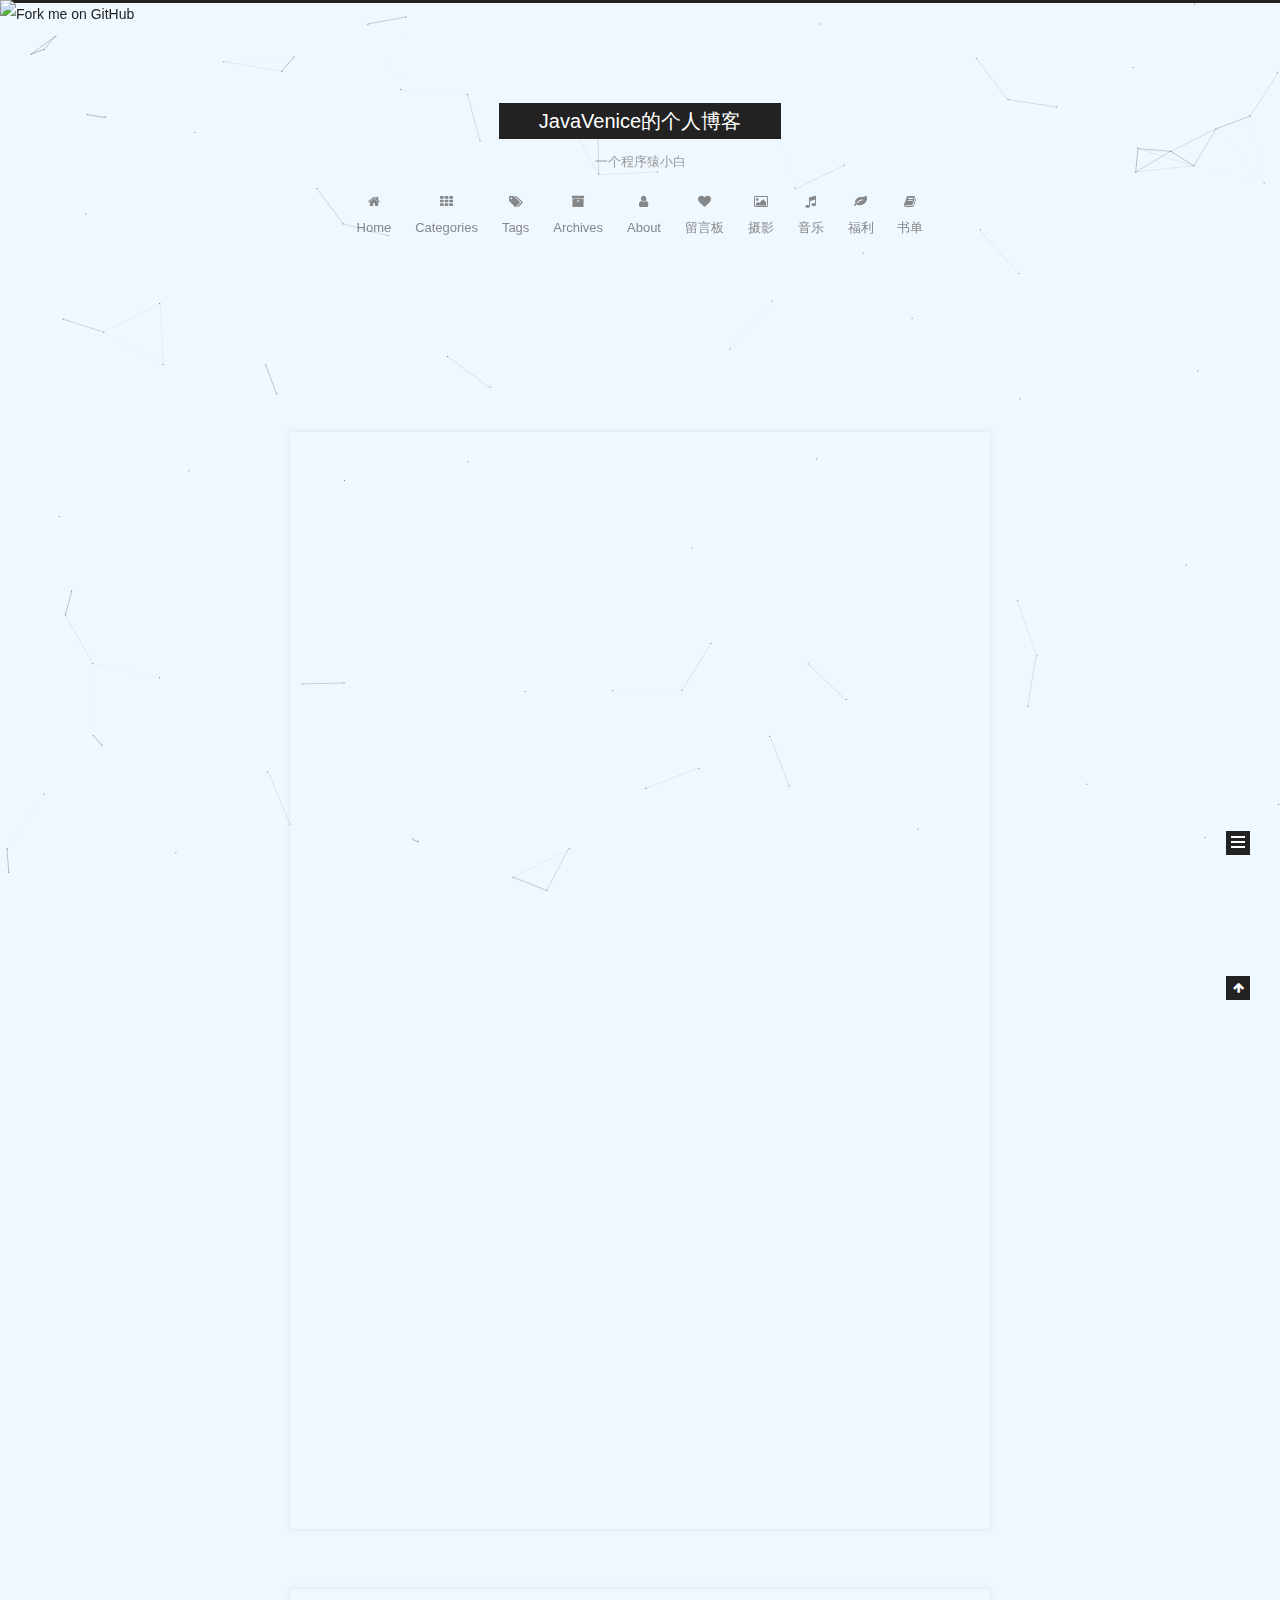
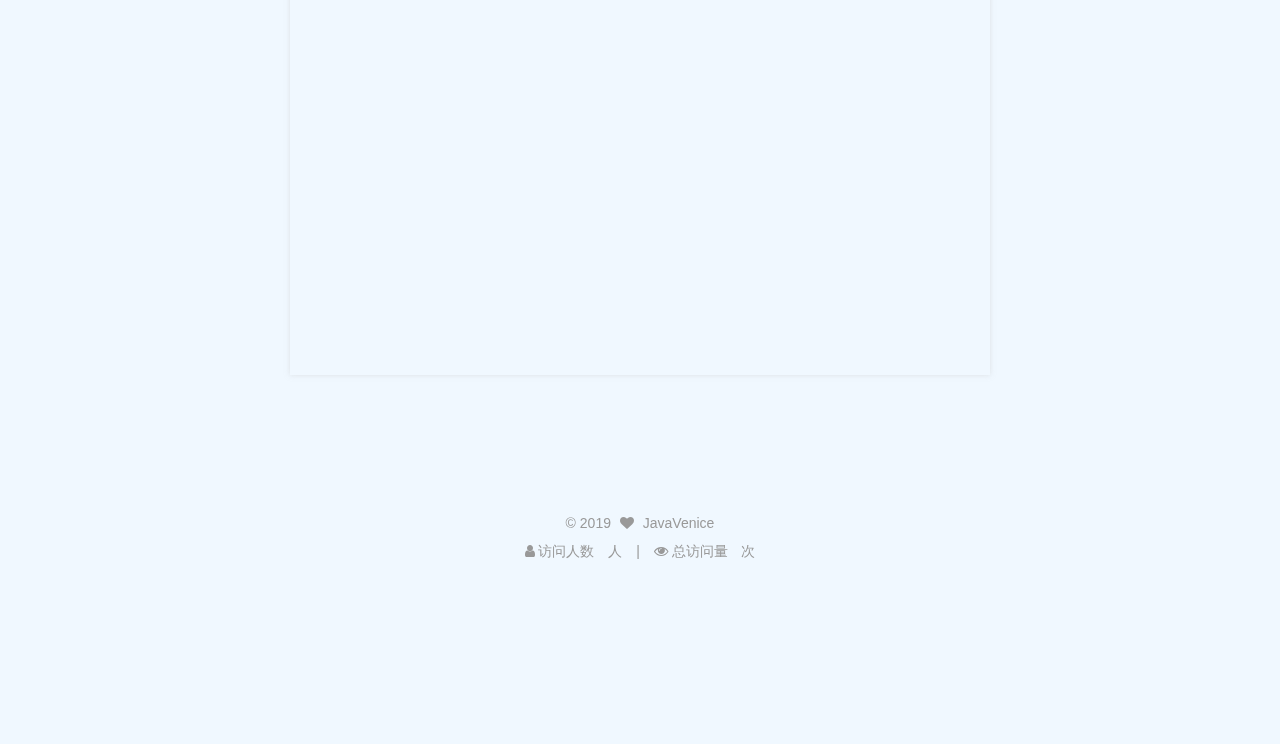
==== commit 897ae0e6: "Site updated: 2019-05-16 16:34:32" ====
--- a/index.html
+++ b/index.html
@@ -1,540 +1,1248 @@
 <!DOCTYPE html>
-<html>
+
+
+
+  
+
+
+<html class="theme-next muse use-motion" lang="Java">
 <head><meta name="generator" content="Hexo 3.8.0">
-  <meta charset="utf-8">
-  
-  <meta name="renderer" content="webkit">
-  <meta http-equiv="X-UA-Compatible" content="IE=edge">
-  <link rel="dns-prefetch" href="http://yoursite.com">
-  <title>Hexo</title>
-  <meta name="viewport" content="width=device-width, initial-scale=1, maximum-scale=1">
-  <meta property="og:type" content="website">
-<meta property="og:title" content="Hexo">
+  <meta charset="UTF-8">
+<meta http-equiv="X-UA-Compatible" content="IE=edge">
+<meta name="viewport" content="width=device-width, initial-scale=1, maximum-scale=1">
+<meta name="theme-color" content="#222">
+<script src="//cdn.bootcss.com/pace/1.0.2/pace.min.js"></script>
+<link href="//cdn.bootcss.com/pace/1.0.2/themes/pink/pace-theme-flash.css" rel="stylesheet">
+
+
+
+
+
+
+
+
+<meta http-equiv="Cache-Control" content="no-transform">
+<meta http-equiv="Cache-Control" content="no-siteapp">
+
+
+
+
+
+
+
+
+
+
+
+
+
+
+
+
+  
+  
+  <link href="/lib/fancybox/source/jquery.fancybox.css?v=2.1.5" rel="stylesheet" type="text/css">
+
+
+
+
+
+
+
+<link href="/lib/font-awesome/css/font-awesome.min.css?v=4.6.2" rel="stylesheet" type="text/css">
+
+<link href="/css/main.css?v=5.1.4" rel="stylesheet" type="text/css">
+
+
+  <link rel="apple-touch-icon" sizes="180x180" href="/images/apple-touch-icon-next.png?v=5.1.4">
+
+
+  <link rel="icon" type="image/png" sizes="32x32" href="/uploads/favicon.ico?v=5.1.4">
+
+
+  <link rel="icon" type="image/png" sizes="16x16" href="/uploads/favicon.ico?v=5.1.4">
+
+
+  <link rel="mask-icon" href="/images/logo.svg?v=5.1.4" color="#222">
+
+
+
+
+
+  <meta name="keywords" content="Hexo, NexT">
+
+
+
+
+
+
+
+
+
+
+<meta name="description" content="一个程序猿小白">
+<meta property="og:type" content="website">
+<meta property="og:title" content="JavaVenice的个人博客">
 <meta property="og:url" content="http://yoursite.com/index.html">
-<meta property="og:site_name" content="Hexo">
-<meta property="og:locale" content="default">
+<meta property="og:site_name" content="JavaVenice的个人博客">
+<meta property="og:description" content="一个程序猿小白">
+<meta property="og:locale" content="Java">
 <meta name="twitter:card" content="summary">
-<meta name="twitter:title" content="Hexo">
-  
-    <link rel="alternative" href="/atom.xml" title="Hexo" type="application/atom+xml">
-  
-  
-    <link rel="icon" href="/favicon.png">
-  
-  <link rel="stylesheet" type="text/css" href="/./main.0cf68a.css">
-  <style type="text/css">
-  
-    #container.show {
-      background: linear-gradient(200deg,#a0cfe4,#e8c37e);
-    }
-  </style>
-  
-
-  
+<meta name="twitter:title" content="JavaVenice的个人博客">
+<meta name="twitter:description" content="一个程序猿小白">
+
+
+
+<script type="text/javascript" id="hexo.configurations">
+  var NexT = window.NexT || {};
+  var CONFIG = {
+    root: '/',
+    scheme: 'Muse',
+    version: '5.1.4',
+    sidebar: {"position":"left","display":"post","offset":12,"b2t":false,"scrollpercent":false,"onmobile":false},
+    fancybox: true,
+    tabs: true,
+    motion: {"enable":true,"async":false,"transition":{"post_block":"fadeIn","post_header":"slideDownIn","post_body":"slideDownIn","coll_header":"slideLeftIn","sidebar":"slideUpIn"}},
+    duoshuo: {
+      userId: '0',
+      author: 'Author'
+    },
+    algolia: {
+      applicationID: '',
+      apiKey: '',
+      indexName: '',
+      hits: {"per_page":10},
+      labels: {"input_placeholder":"Search for Posts","hits_empty":"We didn't find any results for the search: ${query}","hits_stats":"${hits} results found in ${time} ms"}
+    }
+  };
+</script>
+
+
+
+  <link rel="canonical" href="http://yoursite.com/">
+
+
+
+
+
+  <title>JavaVenice的个人博客</title>
+  
+
+
+
+
+
+
+
+
+
+  <script>
+class Circle {
+    //创建对象
+    //以一个圆为对象
+    //设置随机的 x，y坐标，r半径，_mx，_my移动的距离
+    //this.r是创建圆的半径，参数越大半径越大
+    //this._mx,this._my是移动的距离，参数越大移动
+    constructor(x, y) {
+        this.x = x;
+        this.y = y;
+        this.r = Math.random() * 10 ;
+        this._mx = Math.random() ;
+        this._my = Math.random() ;
+
+    }
+
+    //canvas 画圆和画直线
+    //画圆就是正常的用canvas画一个圆
+    //画直线是两个圆连线，为了避免直线过多，给圆圈距离设置了一个值，距离很远的圆圈，就不做连线处理
+    drawCircle(ctx) {
+        ctx.beginPath();
+        //arc() 方法使用一个中心点和半径，为一个画布的当前子路径添加一条弧。
+        ctx.arc(this.x, this.y, this.r, 0, 360)
+        ctx.closePath();
+        ctx.fillStyle = 'rgba(204, 204, 204, 0.3)';
+        ctx.fill();
+    }
+
+    drawLine(ctx, _circle) {
+        let dx = this.x - _circle.x;
+        let dy = this.y - _circle.y;
+        let d = Math.sqrt(dx * dx + dy * dy)
+        if (d < 150) {
+            ctx.beginPath();
+            //开始一条路径，移动到位置 this.x,this.y。创建到达位置 _circle.x,_circle.y 的一条线：
+            ctx.moveTo(this.x, this.y);   //起始点
+            ctx.lineTo(_circle.x, _circle.y);   //终点
+            ctx.closePath();
+            ctx.strokeStyle = 'rgba(204, 204, 204, 0.3)';
+            ctx.stroke();
+        }
+    }
+
+    // 圆圈移动
+    // 圆圈移动的距离必须在屏幕范围内
+    move(w, h) {
+        this._mx = (this.x < w && this.x > 0) ? this._mx : (-this._mx);
+        this._my = (this.y < h && this.y > 0) ? this._my : (-this._my);
+        this.x += this._mx / 2;
+        this.y += this._my / 2;
+    }
+}
+//鼠标点画圆闪烁变动
+class currentCirle extends Circle {
+    constructor(x, y) {
+        super(x, y)
+    }
+
+    drawCircle(ctx) {
+        ctx.beginPath();
+        //注释内容为鼠标焦点的地方圆圈半径变化
+        //this.r = (this.r < 14 && this.r > 1) ? this.r + (Math.random() * 2 - 1) : 2;
+        this.r = 8;
+        ctx.arc(this.x, this.y, this.r, 0, 360);
+        ctx.closePath();
+        //ctx.fillStyle = 'rgba(0,0,0,' + (parseInt(Math.random() * 100) / 100) + ')'
+        ctx.fillStyle = 'rgba(255, 77, 54, 0.3)'
+        ctx.fill();
+
+    }
+}
+//更新页面用requestAnimationFrame替代setTimeout
+window.requestAnimationFrame = window.requestAnimationFrame || window.mozRequestAnimationFrame || window.webkitRequestAnimationFrame || window.msRequestAnimationFrame;
+
+let canvas = document.getElementById('canvas');
+let ctx = canvas.getContext('2d');
+let w = canvas.width = canvas.offsetWidth;
+let h = canvas.height = canvas.offsetHeight;
+let circles = [];
+let current_circle = new currentCirle(0, 0)
+
+let draw = function () {
+    ctx.clearRect(0, 0, w, h);
+    for (let i = 0; i < circles.length; i++) {
+        circles[i].move(w, h);
+        circles[i].drawCircle(ctx);
+        for (j = i + 1; j < circles.length; j++) {
+            circles[i].drawLine(ctx, circles[j])
+        }
+    }
+    if (current_circle.x) {
+        current_circle.drawCircle(ctx);
+        for (var k = 1; k < circles.length; k++) {
+            current_circle.drawLine(ctx, circles[k])
+        }
+    }
+    requestAnimationFrame(draw)
+}
+
+let init = function (num) {
+    for (var i = 0; i < num; i++) {
+        circles.push(new Circle(Math.random() * w, Math.random() * h));
+    }
+    draw();
+}
+window.addEventListener('load', init(60));
+window.onmousemove = function (e) {
+    e = e || window.event;
+    current_circle.x = e.clientX;
+    current_circle.y = e.clientY;
+}
+window.onmouseout = function () {
+    current_circle.x = null;
+    current_circle.y = null;
+
+};
+</script>
 
 </head>
-</html>
-<body>
-  <div id="container" q-class="show:isCtnShow">
-    <canvas id="anm-canvas" class="anm-canvas"></canvas>
-    <div class="left-col" q-class="show:isShow">
-      
-<div class="overlay" style="background: #4d4d4d"></div>
-<div class="intrude-less">
-	<header id="header" class="inner">
-		<a href="/" class="profilepic">
-			<img src class="js-avatar">
-		</a>
-		<hgroup>
-		  <h1 class="header-author"><a href="/">John Doe</a></h1>
-		</hgroup>
-		
-
-		<nav class="header-menu">
-			<ul>
-			
-				<li><a href="/">主页</a></li>
-	        
-				<li><a href="/tags/随笔/">随笔</a></li>
-	        
-			</ul>
-		</nav>
-		<nav class="header-smart-menu">
-    		
-    			
-    			<a q-on="click: openSlider(e, 'innerArchive')" href="javascript:void(0)">所有文章</a>
-    			
-            
-    			
-    			<a q-on="click: openSlider(e, 'friends')" href="javascript:void(0)">友链</a>
-    			
-            
-    			
-    			<a q-on="click: openSlider(e, 'aboutme')" href="javascript:void(0)">关于我</a>
-    			
-            
-		</nav>
-		<nav class="header-nav">
-			<div class="social">
-				
-					<a class="github" target="_blank" href="#" title="github"><i class="icon-github"></i></a>
-		        
-					<a class="weibo" target="_blank" href="#" title="weibo"><i class="icon-weibo"></i></a>
-		        
-					<a class="rss" target="_blank" href="#" title="rss"><i class="icon-rss"></i></a>
-		        
-					<a class="zhihu" target="_blank" href="#" title="zhihu"><i class="icon-zhihu"></i></a>
-		        
-			</div>
-		</nav>
-	</header>		
+
+<body itemscope itemtype="http://schema.org/WebPage" lang="Java">
+
+  
+  
+    
+  
+
+  <div class="container sidebar-position-left 
+  page-home">
+    <div class="headband"></div>
+<a href="https://github.com/JavaVenice"><img style="position: absolute; top: 0; left: 0; border: 0;" src="https://s3.amazonaws.com/github/ribbons/forkme_left_gray_6d6d6d.png" alt="Fork me on GitHub"></a>
+
+    <header id="header" class="header" itemscope itemtype="http://schema.org/WPHeader">
+      <div class="header-inner"><div class="site-brand-wrapper">
+  <div class="site-meta ">
+    
+
+    <div class="custom-logo-site-title">
+      <a href="/" class="brand" rel="start">
+        <span class="logo-line-before"><i></i></span>
+        <span class="site-title">JavaVenice的个人博客</span>
+        <span class="logo-line-after"><i></i></span>
+      </a>
+    </div>
+      
+        <p class="site-subtitle">一个程序猿小白</p>
+      
+  </div>
+
+  <div class="site-nav-toggle">
+    <button>
+      <span class="btn-bar"></span>
+      <span class="btn-bar"></span>
+      <span class="btn-bar"></span>
+    </button>
+  </div>
 </div>
 
+<nav class="site-nav">
+  
+
+  
+    <ul id="menu" class="menu">
+      
+        
+        <li class="menu-item menu-item-home">
+          <a href="/" rel="section">
+            
+              <i class="menu-item-icon fa fa-fw fa-home"></i> <br>
+            
+            Home
+          </a>
+        </li>
+      
+        
+        <li class="menu-item menu-item-categories">
+          <a href="/categories/" rel="section">
+            
+              <i class="menu-item-icon fa fa-fw fa-th"></i> <br>
+            
+            Categories
+          </a>
+        </li>
+      
+        
+        <li class="menu-item menu-item-tags">
+          <a href="/tags/" rel="section">
+            
+              <i class="menu-item-icon fa fa-fw fa-tags"></i> <br>
+            
+            Tags
+          </a>
+        </li>
+      
+        
+        <li class="menu-item menu-item-archives">
+          <a href="/archives/" rel="section">
+            
+              <i class="menu-item-icon fa fa-fw fa-archive"></i> <br>
+            
+            Archives
+          </a>
+        </li>
+      
+        
+        <li class="menu-item menu-item-about">
+          <a href="/about/" rel="section">
+            
+              <i class="menu-item-icon fa fa-fw fa-user"></i> <br>
+            
+            About
+          </a>
+        </li>
+      
+        
+        <li class="menu-item menu-item-message">
+          <a href="/message/" rel="section">
+            
+              <i class="menu-item-icon fa fa-fw fa-heart"></i> <br>
+            
+            留言板
+          </a>
+        </li>
+      
+        
+        <li class="menu-item menu-item-photo">
+          <a href="/photo/" rel="section">
+            
+              <i class="menu-item-icon fa fa-fw fa-image"></i> <br>
+            
+            摄影
+          </a>
+        </li>
+      
+        
+        <li class="menu-item menu-item-music">
+          <a href="/music/" rel="section">
+            
+              <i class="menu-item-icon fa fa-fw fa-music"></i> <br>
+            
+            音乐
+          </a>
+        </li>
+      
+        
+        <li class="menu-item menu-item-welfare">
+          <a href="/welfare/" rel="section">
+            
+              <i class="menu-item-icon fa fa-fw fa-leaf"></i> <br>
+            
+            福利
+          </a>
+        </li>
+      
+        
+        <li class="menu-item menu-item-book">
+          <a href="/book/" rel="section">
+            
+              <i class="menu-item-icon fa fa-fw fa-book"></i> <br>
+            
+            书单
+          </a>
+        </li>
+      
+
+      
+    </ul>
+  
+
+  
+</nav>
+
+
+
+ </div>
+    </header>
+
+    <main id="main" class="main">
+      <div class="main-inner">
+        <div class="content-wrap">
+          <div id="content" class="content">
+            
+  <section id="posts" class="posts-expand">
+    
+      
+
+  
+
+  
+  
+  
+
+  <article class="post post-type-normal" itemscope itemtype="http://schema.org/Article">
+  
+  
+  
+  <div class="post-block">
+    <link itemprop="mainEntityOfPage" href="http://yoursite.com/2019/05/16/关于用git推送hexo到github上的一些问题/">
+
+    <span hidden itemprop="author" itemscope itemtype="http://schema.org/Person">
+      <meta itemprop="name" content="JavaVenice">
+      <meta itemprop="description" content>
+      <meta itemprop="image" content="/touxian/avatar.jpg">
+    </span>
+
+    <span hidden itemprop="publisher" itemscope itemtype="http://schema.org/Organization">
+      <meta itemprop="name" content="JavaVenice的个人博客">
+    </span>
+
+    
+      <header class="post-header">
+
+        
+        
+          <h1 class="post-title" itemprop="name headline">
+                
+                <a class="post-title-link" href="/2019/05/16/关于用git推送hexo到github上的一些问题/" itemprop="url">关于用git推送hexo到github上的一些问题</a></h1>
+        
+
+        <div class="post-meta">
+          <span class="post-time">
+            
+              <span class="post-meta-item-icon">
+                <i class="fa fa-calendar-o"></i>
+              </span>
+              
+                <span class="post-meta-item-text">Posted on</span>
+              
+              <time title="Post created" itemprop="dateCreated datePublished" datetime="2019-05-16T15:56:32+08:00">
+                2019-05-16
+              </time>
+            
+
+            
+
+            
+          </span>
+
+          
+
+          
+            
+              <span class="post-comments-count">
+              <span class="post-meta-divider">|</span>
+              <span class="post-meta-item-icon">
+                <i class="fa fa-comment-o"></i>
+              </span>
+              
+                <a href="/2019/05/16/关于用git推送hexo到github上的一些问题/#SOHUCS" itemprop="discussionUrl">
+                  <span id="url::http://yoursite.com/2019/05/16/关于用git推送hexo到github上的一些问题/" class="cy_cmt_count" data-xid="2019/05/16/关于用git推送hexo到github上的一些问题/" itemprop="commentsCount"></span>
+                </a>
+              
+            
+          
+
+          
+          
+             <span id="/2019/05/16/关于用git推送hexo到github上的一些问题/" class="leancloud_visitors" data-flag-title="关于用git推送hexo到github上的一些问题">
+               <span class="post-meta-divider">|</span>
+               <span class="post-meta-item-icon">
+                 <i class="fa fa-eye"></i>
+               </span>
+               
+                 <span class="post-meta-item-text">Visitors&#58;</span>
+               
+                 <span class="leancloud-visitors-count"></span>
+             </span>
+          
+
+          
+
+          
+            <div class="post-wordcount">
+              
+                
+                <span class="post-meta-item-icon">
+                  <i class="fa fa-file-word-o"></i>
+                </span>
+                
+                  <span class="post-meta-item-text">Words count in article&#58;</span>
+                
+                <span title="Words count in article">
+                  
+                </span>
+              
+
+              
+                <span class="post-meta-divider">|</span>
+              
+
+              
+                <span class="post-meta-item-icon">
+                  <i class="fa fa-clock-o"></i>
+                </span>
+                
+                  <span class="post-meta-item-text">Reading time &asymp;</span>
+                
+                <span title="Reading time">
+                  
+                </span>
+              
+            </div>
+          
+
+          
+
+        </span></div>
+      </header>
+    
+
+    
+    
+    
+    <div class="post-body" itemprop="articleBody">
+
+
+      
+      
+
+      
+        
+          
+            <pre><code>今天刚学了一下用hexo框架来搭建自己的个人博客，都是照着网上的资料或者视频按葫芦画瓢敲的，之前的
+</code></pre><p>步骤还好，到了把本地的文件推送到github上时就开始出错了，下面开始总结下一个错误点</p>
+<p>一、确定你的github推送方式<br>    github的推送方式有2种:<br>        1)https<br>        2)ssh<br>        这两种方式都有一个URL，你在github上创建一个远程仓库时就可以看到，把它复制下来粘贴到你的”_config.yml”文件中，如果选择的时ssh方式的话，要去gitBash中配置创建ssh密钥<br>    和去github中添加你刚刚配置的ssh密码，怎么配置该密钥网上都有教程，很简单的！！！</p>
+<p>二、确定你的仓库名要和你的github用户名相同<br>    github的远程仓库命名有着严格的要求，例如：你的github用户名 “userName” 你的远程仓库命名 “userName.github.io” 一定要这样命名！一定要这样命名！一定要这样命名！重要的事情说三遍。。。<br>否则就算你上传到github中成功，你也访问不到你上传的网页，会出现404提示</p>
+<p>三、在本地创建一个本地仓库<br>    1、如果你在执行”hexo d”时出现以下的错误提示：<br>        fatal: not a git repository (or any of the parent directories): .git<br>    说明你没有创建过本地的git仓库，你只需要在你的项目目录里面执行 “git init” 代码就行，然后执行”git status”查询是否创建成功<br>    2、再次执行”hexo d”出现已下错误：<br>        spawn failed<br>    说明你的本地仓库错误，在的项目中找到”.git”文件夹，删掉后重复以上步骤</p>
+<pre><code>——————————————————————————————————————————————————————————————————————————————————————
+来源：www.github.com/JavaVenice
+</code></pre>
+          
+        
+      
     </div>
-    <div class="mid-col" q-class="show:isShow,hide:isShow|isFalse">
-      
-<nav id="mobile-nav">
-  	<div class="overlay js-overlay" style="background: #4d4d4d"></div>
-	<div class="btnctn js-mobile-btnctn">
-  		<div class="slider-trigger list" q-on="click: openSlider(e)"><i class="icon icon-sort"></i></div>
-	</div>
-	<div class="intrude-less">
-		<header id="header" class="inner">
-			<div class="profilepic">
-				<img src class="js-avatar">
-			</div>
-			<hgroup>
-			  <h1 class="header-author js-header-author">John Doe</h1>
-			</hgroup>
-			
-			
-			
-				
-			
-				
-			
-			
-			
-			<nav class="header-nav">
-				<div class="social">
-					
-						<a class="github" target="_blank" href="#" title="github"><i class="icon-github"></i></a>
-			        
-						<a class="weibo" target="_blank" href="#" title="weibo"><i class="icon-weibo"></i></a>
-			        
-						<a class="rss" target="_blank" href="#" title="rss"><i class="icon-rss"></i></a>
-			        
-						<a class="zhihu" target="_blank" href="#" title="zhihu"><i class="icon-zhihu"></i></a>
-			        
-				</div>
-			</nav>
-
-			<nav class="header-menu js-header-menu">
-				<ul style="width: 50%">
-				
-				
-					<li style="width: 50%"><a href="/">主页</a></li>
-		        
-					<li style="width: 50%"><a href="/tags/随笔/">随笔</a></li>
-		        
-				</ul>
-			</nav>
-		</header>				
-	</div>
-	<div class="mobile-mask" style="display:none" q-show="isShow"></div>
-</nav>
-
-      <div id="wrapper" class="body-wrap">
-        <div class="menu-l">
-          <div class="canvas-wrap">
-            <canvas data-colors="#eaeaea" data-sectionHeight="100" data-contentId="js-content" id="myCanvas1" class="anm-canvas"></canvas>
-          </div>
-          <div id="js-content" class="content-ll">
-            
-  
-    <article id="post-我的第一篇博客" class="article article-type-post  article-index" itemscope itemprop="blogPost">
-  <div class="article-inner">
-    
-      <header class="article-header">
-        
-  
-    <h1 itemprop="name">
-      <a class="article-title" href="/2019/05/15/我的第一篇博客/">我的第一篇博客</a>
-    </h1>
-  
-
-        
-        <a href="/2019/05/15/我的第一篇博客/" class="archive-article-date">
-  	<time datetime="2019-05-15T15:24:32.000Z" itemprop="datePublished"><i class="icon-calendar icon"></i>2019-05-15</time>
-</a>
-        
+    
+    
+    
+
+
+
+    
+
+    
+
+    
+
+
+
+    <footer class="post-footer">
+      
+
+      
+
+      
+
+      
+      
+        <div class="post-eof"></div>
+      
+    </footer>
+  </div>
+  
+  
+  
+  </article>
+
+
+    
+      
+
+  
+
+  
+  
+  
+
+  <article class="post post-type-normal" itemscope itemtype="http://schema.org/Article">
+  
+  
+  
+  <div class="post-block">
+    <link itemprop="mainEntityOfPage" href="http://yoursite.com/2019/05/15/我的第一篇博客/">
+
+    <span hidden itemprop="author" itemscope itemtype="http://schema.org/Person">
+      <meta itemprop="name" content="JavaVenice">
+      <meta itemprop="description" content>
+      <meta itemprop="image" content="/touxian/avatar.jpg">
+    </span>
+
+    <span hidden itemprop="publisher" itemscope itemtype="http://schema.org/Organization">
+      <meta itemprop="name" content="JavaVenice的个人博客">
+    </span>
+
+    
+      <header class="post-header">
+
+        
+        
+          <h1 class="post-title" itemprop="name headline">
+                
+                <a class="post-title-link" href="/2019/05/15/我的第一篇博客/" itemprop="url">我的第一篇博客</a></h1>
+        
+
+        <div class="post-meta">
+          <span class="post-time">
+            
+              <span class="post-meta-item-icon">
+                <i class="fa fa-calendar-o"></i>
+              </span>
+              
+                <span class="post-meta-item-text">Posted on</span>
+              
+              <time title="Post created" itemprop="dateCreated datePublished" datetime="2019-05-15T23:24:32+08:00">
+                2019-05-15
+              </time>
+            
+
+            
+
+            
+          </span>
+
+          
+
+          
+            
+              <span class="post-comments-count">
+              <span class="post-meta-divider">|</span>
+              <span class="post-meta-item-icon">
+                <i class="fa fa-comment-o"></i>
+              </span>
+              
+                <a href="/2019/05/15/我的第一篇博客/#SOHUCS" itemprop="discussionUrl">
+                  <span id="url::http://yoursite.com/2019/05/15/我的第一篇博客/" class="cy_cmt_count" data-xid="2019/05/15/我的第一篇博客/" itemprop="commentsCount"></span>
+                </a>
+              
+            
+          
+
+          
+          
+             <span id="/2019/05/15/我的第一篇博客/" class="leancloud_visitors" data-flag-title="我的第一篇博客">
+               <span class="post-meta-divider">|</span>
+               <span class="post-meta-item-icon">
+                 <i class="fa fa-eye"></i>
+               </span>
+               
+                 <span class="post-meta-item-text">Visitors&#58;</span>
+               
+                 <span class="leancloud-visitors-count"></span>
+             </span>
+          
+
+          
+
+          
+            <div class="post-wordcount">
+              
+                
+                <span class="post-meta-item-icon">
+                  <i class="fa fa-file-word-o"></i>
+                </span>
+                
+                  <span class="post-meta-item-text">Words count in article&#58;</span>
+                
+                <span title="Words count in article">
+                  
+                </span>
+              
+
+              
+                <span class="post-meta-divider">|</span>
+              
+
+              
+                <span class="post-meta-item-icon">
+                  <i class="fa fa-clock-o"></i>
+                </span>
+                
+                  <span class="post-meta-item-text">Reading time &asymp;</span>
+                
+                <span title="Reading time">
+                  
+                </span>
+              
+            </div>
+          
+
+          
+
+        </span></div>
       </header>
     
-    <div class="article-entry" itemprop="articleBody">
-      
-        <p>测试下第一篇博客成不成功</p>
+
+    
+    
+    
+    <div class="post-body" itemprop="articleBody">
+
+
+      
+      
+
+      
+        
+          
+            <p>测试下第一篇博客成不成功</p>
 <p>来源：<a href="http://www.github.com" target="_blank" rel="noopener">www.github.com</a></p>
 <p>段落</p>
 <p>还是一个段落</p>
 
-      
-
+          
+        
       
     </div>
-    <div class="article-info article-info-index">
-      
-      
-      
-
-      
-        <p class="article-more-link">
-          <a class="article-more-a" href="/2019/05/15/我的第一篇博客/">展开全文 >></a>
-        </p>
-      
-
-      
-      <div class="clearfix"></div>
+    
+    
+    
+
+
+
+    
+
+    
+
+    
+
+
+
+    <footer class="post-footer">
+      
+
+      
+
+      
+
+      
+      
+        <div class="post-eof"></div>
+      
+    </footer>
+  </div>
+  
+  
+  
+  </article>
+
+
+    
+  </section>
+
+  
+
+
+          </div>
+          
+
+
+          
+
+        </div>
+        
+          
+  
+  <div class="sidebar-toggle">
+    <div class="sidebar-toggle-line-wrap">
+      <span class="sidebar-toggle-line sidebar-toggle-line-first"></span>
+      <span class="sidebar-toggle-line sidebar-toggle-line-middle"></span>
+      <span class="sidebar-toggle-line sidebar-toggle-line-last"></span>
     </div>
   </div>
-</article>
-
-<aside class="wrap-side-operation">
-    <div class="mod-side-operation">
-        
-        <div class="jump-container" id="js-jump-container" style="display:none;">
-            <a href="javascript:void(0)" class="mod-side-operation__jump-to-top">
-                <i class="icon-font icon-back"></i>
-            </a>
-            <div id="js-jump-plan-container" class="jump-plan-container" style="top: -11px;">
-                <i class="icon-font icon-plane jump-plane"></i>
+
+  <aside id="sidebar" class="sidebar">
+    
+    <div class="sidebar-inner">
+
+      
+
+      
+
+      <section class="site-overview-wrap sidebar-panel sidebar-panel-active">
+        <div class="site-overview">
+          <div class="site-author motion-element" itemprop="author" itemscope itemtype="http://schema.org/Person">
+            
+              <img class="site-author-image" itemprop="image" src="/touxian/avatar.jpg" alt="JavaVenice">
+            
+              <p class="site-author-name" itemprop="name">JavaVenice</p>
+              <p class="site-description motion-element" itemprop="description">一个程序猿小白</p>
+          </div>
+
+          <nav class="site-state motion-element">
+
+            
+              <div class="site-state-item site-state-posts">
+              
+                <a href="/archives/">
+              
+                  <span class="site-state-item-count">2</span>
+                  <span class="site-state-item-name">posts</span>
+                </a>
+              </div>
+            
+
+            
+
+            
+
+          </nav>
+
+          
+
+          
+            <div class="links-of-author motion-element">
+                
+                  <span class="links-of-author-item">
+                    <a href="https://github.com/darryrzhong" target="_blank" title="GitHub">
+                      
+                        <i class="fa fa-fw fa-github"></i>GitHub</a>
+                  </span>
+                
+                  <span class="links-of-author-item">
+                    <a href="http://weibo.com/darryrzhong" target="_blank" title="Weibo">
+                      
+                        <i class="fa fa-fw fa-weibo"></i>Weibo</a>
+                  </span>
+                
+                  <span class="links-of-author-item">
+                    <a href="http：//https://www.jianshu.com/u/b7fdf53ec0b9" target="_blank" title="Jianshu">
+                      
+                        <i class="fa fa-fw fa-book"></i>Jianshu</a>
+                  </span>
+                
+                  <span class="links-of-author-item">
+                    <a href="https://juejin.im/user/5a6c3b19f265da3e49804988" target="_blank" title="Juejin">
+                      
+                        <i class="fa fa-fw fa-spinner"></i>Juejin</a>
+                  </span>
+                
             </div>
+          
+
+          
+          
+
+          
+          
+
+          
+
         </div>
-        
-        
+      </section>
+
+      
+
+      
+
     </div>
-</aside>
-
-
-
-
-  
-    <article id="post-hello-world" class="article article-type-post  article-index" itemscope itemprop="blogPost">
-  <div class="article-inner">
-    
-      <header class="article-header">
-        
-  
-    <h1 itemprop="name">
-      <a class="article-title" href="/2019/05/15/hello-world/">Hello World</a>
-    </h1>
-  
-
-        
-        <a href="/2019/05/15/hello-world/" class="archive-article-date">
-  	<time datetime="2019-05-15T15:17:17.506Z" itemprop="datePublished"><i class="icon-calendar icon"></i>2019-05-15</time>
-</a>
-        
-      </header>
-    
-    <div class="article-entry" itemprop="articleBody">
-      
-        <p>Welcome to <a href="https://hexo.io/" target="_blank" rel="noopener">Hexo</a>! This is your very first post. Check <a href="https://hexo.io/docs/" target="_blank" rel="noopener">documentation</a> for more info. If you get any problems when using Hexo, you can find the answer in <a href="https://hexo.io/docs/troubleshooting.html" target="_blank" rel="noopener">troubleshooting</a> or you can ask me on <a href="https://github.com/hexojs/hexo/issues" target="_blank" rel="noopener">GitHub</a>.</p>
-<h2 id="Quick-Start"><a href="#Quick-Start" class="headerlink" title="Quick Start"></a>Quick Start</h2><h3 id="Create-a-new-post"><a href="#Create-a-new-post" class="headerlink" title="Create a new post"></a>Create a new post</h3><figure class="highlight bash"><table><tr><td class="gutter"><pre><span class="line">1</span><br></pre></td><td class="code"><pre><span class="line">$ hexo new <span class="string">"My New Post"</span></span><br></pre></td></tr></table></figure>
-<p>More info: <a href="https://hexo.io/docs/writing.html" target="_blank" rel="noopener">Writing</a></p>
-<h3 id="Run-server"><a href="#Run-server" class="headerlink" title="Run server"></a>Run server</h3><figure class="highlight bash"><table><tr><td class="gutter"><pre><span class="line">1</span><br></pre></td><td class="code"><pre><span class="line">$ hexo server</span><br></pre></td></tr></table></figure>
-<p>More info: <a href="https://hexo.io/docs/server.html" target="_blank" rel="noopener">Server</a></p>
-<h3 id="Generate-static-files"><a href="#Generate-static-files" class="headerlink" title="Generate static files"></a>Generate static files</h3><figure class="highlight bash"><table><tr><td class="gutter"><pre><span class="line">1</span><br></pre></td><td class="code"><pre><span class="line">$ hexo generate</span><br></pre></td></tr></table></figure>
-<p>More info: <a href="https://hexo.io/docs/generating.html" target="_blank" rel="noopener">Generating</a></p>
-<h3 id="Deploy-to-remote-sites"><a href="#Deploy-to-remote-sites" class="headerlink" title="Deploy to remote sites"></a>Deploy to remote sites</h3><figure class="highlight bash"><table><tr><td class="gutter"><pre><span class="line">1</span><br></pre></td><td class="code"><pre><span class="line">$ hexo deploy</span><br></pre></td></tr></table></figure>
-<p>More info: <a href="https://hexo.io/docs/deployment.html" target="_blank" rel="noopener">Deployment</a></p>
-
-      
-
-      
-    </div>
-    <div class="article-info article-info-index">
-      
-      
-      
-
-      
-        <p class="article-more-link">
-          <a class="article-more-a" href="/2019/05/15/hello-world/">展开全文 >></a>
-        </p>
-      
-
-      
-      <div class="clearfix"></div>
-    </div>
+  </aside>
+
+
+        
+      </div>
+    </main>
+
+    <footer id="footer" class="footer">
+      <div class="footer-inner">
+        <div class="copyright">&copy; <span itemprop="copyrightYear">2019</span>
+  <span class="with-love">
+    <i class="fa fa-heart"></i>
+  </span>
+  <span class="author" itemprop="copyrightHolder">JavaVenice</span>
+
+  
+</div>
+
+
+  <!--<div class="powered-by">Powered by <a class="theme-link" target="_blank" href="https://hexo.io">Hexo</a></div>-->
+
+
+
+ <!-- <span class="post-meta-divider">|</span>-->
+
+
+
+  <!--<div class="theme-info">Theme &mdash; <a class="theme-link" target="_blank" href="https://github.com/iissnan/hexo-theme-next">NexT.Muse</a> v5.1.4</div>-->
+
+
+
+
+        
+<div class="busuanzi-count">
+  <script async src="https://dn-lbstatics.qbox.me/busuanzi/2.3/busuanzi.pure.mini.js"></script>
+
+  
+    <span class="site-uv">
+      <i class="fa fa-user"></i> 访问人数
+      <span class="busuanzi-value" id="busuanzi_value_site_uv"></span>
+      人
+    </span>
+  
+
+  
+    <span class="site-pv">
+      <i class="fa fa-eye"></i> 总访问量
+      <span class="busuanzi-value" id="busuanzi_value_site_pv"></span>
+      次
+    </span>
+  
+</div>
+
+
+
+
+
+
+
+
+        
+      </div>
+    </footer>
+
+    
+      <div class="back-to-top">
+        <i class="fa fa-arrow-up"></i>
+        
+      </div>
+    
+
+    
+
   </div>
-</article>
-
-<aside class="wrap-side-operation">
-    <div class="mod-side-operation">
-        
-        <div class="jump-container" id="js-jump-container" style="display:none;">
-            <a href="javascript:void(0)" class="mod-side-operation__jump-to-top">
-                <i class="icon-font icon-back"></i>
-            </a>
-            <div id="js-jump-plan-container" class="jump-plan-container" style="top: -11px;">
-                <i class="icon-font icon-plane jump-plane"></i>
-            </div>
-        </div>
-        
-        
-    </div>
-</aside>
-
-
-
-
-  
-  
-
-
-          </div>
-        </div>
-      </div>
-      <footer id="footer">
-  <div class="outer">
-    <div id="footer-info">
-    	<div class="footer-left">
-    		&copy; 2019 John Doe
-    	</div>
-      	<div class="footer-right">
-      		<a href="http://hexo.io/" target="_blank">Hexo</a>  Theme <a href="https://github.com/litten/hexo-theme-yilia" target="_blank">Yilia</a> by Litten
-      	</div>
-    </div>
-  </div>
-</footer>
-    </div>
-    <script>
-	var yiliaConfig = {
-		mathjax: false,
-		isHome: true,
-		isPost: false,
-		isArchive: false,
-		isTag: false,
-		isCategory: false,
-		open_in_new: false,
-		toc_hide_index: true,
-		root: "/",
-		innerArchive: true,
-		showTags: false
-	}
+
+  <div class="bg_content">
+    <canvas id="canvas"></canvas>
+</div>
+
+
+
+  
+
+<script type="text/javascript">
+  if (Object.prototype.toString.call(window.Promise) !== '[object Function]') {
+    window.Promise = null;
+  }
 </script>
 
-<script>!function(t){function n(e){if(r[e])return r[e].exports;var i=r[e]={exports:{},id:e,loaded:!1};return t[e].call(i.exports,i,i.exports,n),i.loaded=!0,i.exports}var r={};n.m=t,n.c=r,n.p="./",n(0)}([function(t,n,r){r(195),t.exports=r(191)},function(t,n,r){var e=r(3),i=r(52),o=r(27),u=r(28),c=r(53),f="prototype",a=function(t,n,r){var s,l,h,v,p=t&a.F,d=t&a.G,y=t&a.S,g=t&a.P,b=t&a.B,m=d?e:y?e[n]||(e[n]={}):(e[n]||{})[f],x=d?i:i[n]||(i[n]={}),w=x[f]||(x[f]={});d&&(r=n);for(s in r)l=!p&&m&&void 0!==m[s],h=(l?m:r)[s],v=b&&l?c(h,e):g&&"function"==typeof h?c(Function.call,h):h,m&&u(m,s,h,t&a.U),x[s]!=h&&o(x,s,v),g&&w[s]!=h&&(w[s]=h)};e.core=i,a.F=1,a.G=2,a.S=4,a.P=8,a.B=16,a.W=32,a.U=64,a.R=128,t.exports=a},function(t,n,r){var e=r(6);t.exports=function(t){if(!e(t))throw TypeError(t+" is not an object!");return t}},function(t,n){var r=t.exports="undefined"!=typeof window&&window.Math==Math?window:"undefined"!=typeof self&&self.Math==Math?self:Function("return this")();"number"==typeof __g&&(__g=r)},function(t,n){t.exports=function(t){try{return!!t()}catch(t){return!0}}},function(t,n){var r=t.exports="undefined"!=typeof window&&window.Math==Math?window:"undefined"!=typeof self&&self.Math==Math?self:Function("return this")();"number"==typeof __g&&(__g=r)},function(t,n){t.exports=function(t){return"object"==typeof t?null!==t:"function"==typeof t}},function(t,n,r){var e=r(126)("wks"),i=r(76),o=r(3).Symbol,u="function"==typeof o;(t.exports=function(t){return e[t]||(e[t]=u&&o[t]||(u?o:i)("Symbol."+t))}).store=e},function(t,n){var r={}.hasOwnProperty;t.exports=function(t,n){return r.call(t,n)}},function(t,n,r){var e=r(94),i=r(33);t.exports=function(t){return e(i(t))}},function(t,n,r){t.exports=!r(4)(function(){return 7!=Object.defineProperty({},"a",{get:function(){return 7}}).a})},function(t,n,r){var e=r(2),i=r(167),o=r(50),u=Object.defineProperty;n.f=r(10)?Object.defineProperty:function(t,n,r){if(e(t),n=o(n,!0),e(r),i)try{return u(t,n,r)}catch(t){}if("get"in r||"set"in r)throw TypeError("Accessors not supported!");return"value"in r&&(t[n]=r.value),t}},function(t,n,r){t.exports=!r(18)(function(){return 7!=Object.defineProperty({},"a",{get:function(){return 7}}).a})},function(t,n,r){var e=r(14),i=r(22);t.exports=r(12)?function(t,n,r){return e.f(t,n,i(1,r))}:function(t,n,r){return t[n]=r,t}},function(t,n,r){var e=r(20),i=r(58),o=r(42),u=Object.defineProperty;n.f=r(12)?Object.defineProperty:function(t,n,r){if(e(t),n=o(n,!0),e(r),i)try{return u(t,n,r)}catch(t){}if("get"in r||"set"in r)throw TypeError("Accessors not supported!");return"value"in r&&(t[n]=r.value),t}},function(t,n,r){var e=r(40)("wks"),i=r(23),o=r(5).Symbol,u="function"==typeof o;(t.exports=function(t){return e[t]||(e[t]=u&&o[t]||(u?o:i)("Symbol."+t))}).store=e},function(t,n,r){var e=r(67),i=Math.min;t.exports=function(t){return t>0?i(e(t),9007199254740991):0}},function(t,n,r){var e=r(46);t.exports=function(t){return Object(e(t))}},function(t,n){t.exports=function(t){try{return!!t()}catch(t){return!0}}},function(t,n,r){var e=r(63),i=r(34);t.exports=Object.keys||function(t){return e(t,i)}},function(t,n,r){var e=r(21);t.exports=function(t){if(!e(t))throw TypeError(t+" is not an object!");return t}},function(t,n){t.exports=function(t){return"object"==typeof t?null!==t:"function"==typeof t}},function(t,n){t.exports=function(t,n){return{enumerable:!(1&t),configurable:!(2&t),writable:!(4&t),value:n}}},function(t,n){var r=0,e=Math.random();t.exports=function(t){return"Symbol(".concat(void 0===t?"":t,")_",(++r+e).toString(36))}},function(t,n){var r={}.hasOwnProperty;t.exports=function(t,n){return r.call(t,n)}},function(t,n){var r=t.exports={version:"2.4.0"};"number"==typeof __e&&(__e=r)},function(t,n){t.exports=function(t){if("function"!=typeof t)throw TypeError(t+" is not a function!");return t}},function(t,n,r){var e=r(11),i=r(66);t.exports=r(10)?function(t,n,r){return e.f(t,n,i(1,r))}:function(t,n,r){return t[n]=r,t}},function(t,n,r){var e=r(3),i=r(27),o=r(24),u=r(76)("src"),c="toString",f=Function[c],a=(""+f).split(c);r(52).inspectSource=function(t){return f.call(t)},(t.exports=function(t,n,r,c){var f="function"==typeof r;f&&(o(r,"name")||i(r,"name",n)),t[n]!==r&&(f&&(o(r,u)||i(r,u,t[n]?""+t[n]:a.join(String(n)))),t===e?t[n]=r:c?t[n]?t[n]=r:i(t,n,r):(delete t[n],i(t,n,r)))})(Function.prototype,c,function(){return"function"==typeof this&&this[u]||f.call(this)})},function(t,n,r){var e=r(1),i=r(4),o=r(46),u=function(t,n,r,e){var i=String(o(t)),u="<"+n;return""!==r&&(u+=" "+r+'="'+String(e).replace(/"/g,"&quot;")+'"'),u+">"+i+"</"+n+">"};t.exports=function(t,n){var r={};r[t]=n(u),e(e.P+e.F*i(function(){var n=""[t]('"');return n!==n.toLowerCase()||n.split('"').length>3}),"String",r)}},function(t,n,r){var e=r(115),i=r(46);t.exports=function(t){return e(i(t))}},function(t,n,r){var e=r(116),i=r(66),o=r(30),u=r(50),c=r(24),f=r(167),a=Object.getOwnPropertyDescriptor;n.f=r(10)?a:function(t,n){if(t=o(t),n=u(n,!0),f)try{return a(t,n)}catch(t){}if(c(t,n))return i(!e.f.call(t,n),t[n])}},function(t,n,r){var e=r(24),i=r(17),o=r(145)("IE_PROTO"),u=Object.prototype;t.exports=Object.getPrototypeOf||function(t){return t=i(t),e(t,o)?t[o]:"function"==typeof t.constructor&&t instanceof t.constructor?t.constructor.prototype:t instanceof Object?u:null}},function(t,n){t.exports=function(t){if(void 0==t)throw TypeError("Can't call method on  "+t);return t}},function(t,n){t.exports="constructor,hasOwnProperty,isPrototypeOf,propertyIsEnumerable,toLocaleString,toString,valueOf".split(",")},function(t,n){t.exports={}},function(t,n){t.exports=!0},function(t,n){n.f={}.propertyIsEnumerable},function(t,n,r){var e=r(14).f,i=r(8),o=r(15)("toStringTag");t.exports=function(t,n,r){t&&!i(t=r?t:t.prototype,o)&&e(t,o,{configurable:!0,value:n})}},function(t,n,r){var e=r(40)("keys"),i=r(23);t.exports=function(t){return e[t]||(e[t]=i(t))}},function(t,n,r){var e=r(5),i="__core-js_shared__",o=e[i]||(e[i]={});t.exports=function(t){return o[t]||(o[t]={})}},function(t,n){var r=Math.ceil,e=Math.floor;t.exports=function(t){return isNaN(t=+t)?0:(t>0?e:r)(t)}},function(t,n,r){var e=r(21);t.exports=function(t,n){if(!e(t))return t;var r,i;if(n&&"function"==typeof(r=t.toString)&&!e(i=r.call(t)))return i;if("function"==typeof(r=t.valueOf)&&!e(i=r.call(t)))return i;if(!n&&"function"==typeof(r=t.toString)&&!e(i=r.call(t)))return i;throw TypeError("Can't convert object to primitive value")}},function(t,n,r){var e=r(5),i=r(25),o=r(36),u=r(44),c=r(14).f;t.exports=function(t){var n=i.Symbol||(i.Symbol=o?{}:e.Symbol||{});"_"==t.charAt(0)||t in n||c(n,t,{value:u.f(t)})}},function(t,n,r){n.f=r(15)},function(t,n){var r={}.toString;t.exports=function(t){return r.call(t).slice(8,-1)}},function(t,n){t.exports=function(t){if(void 0==t)throw TypeError("Can't call method on  "+t);return t}},function(t,n,r){var e=r(4);t.exports=function(t,n){return!!t&&e(function(){n?t.call(null,function(){},1):t.call(null)})}},function(t,n,r){var e=r(53),i=r(115),o=r(17),u=r(16),c=r(203);t.exports=function(t,n){var r=1==t,f=2==t,a=3==t,s=4==t,l=6==t,h=5==t||l,v=n||c;return function(n,c,p){for(var d,y,g=o(n),b=i(g),m=e(c,p,3),x=u(b.length),w=0,S=r?v(n,x):f?v(n,0):void 0;x>w;w++)if((h||w in b)&&(d=b[w],y=m(d,w,g),t))if(r)S[w]=y;else if(y)switch(t){case 3:return!0;case 5:return d;case 6:return w;case 2:S.push(d)}else if(s)return!1;return l?-1:a||s?s:S}}},function(t,n,r){var e=r(1),i=r(52),o=r(4);t.exports=function(t,n){var r=(i.Object||{})[t]||Object[t],u={};u[t]=n(r),e(e.S+e.F*o(function(){r(1)}),"Object",u)}},function(t,n,r){var e=r(6);t.exports=function(t,n){if(!e(t))return t;var r,i;if(n&&"function"==typeof(r=t.toString)&&!e(i=r.call(t)))return i;if("function"==typeof(r=t.valueOf)&&!e(i=r.call(t)))return i;if(!n&&"function"==typeof(r=t.toString)&&!e(i=r.call(t)))return i;throw TypeError("Can't convert object to primitive value")}},function(t,n,r){var e=r(5),i=r(25),o=r(91),u=r(13),c="prototype",f=function(t,n,r){var a,s,l,h=t&f.F,v=t&f.G,p=t&f.S,d=t&f.P,y=t&f.B,g=t&f.W,b=v?i:i[n]||(i[n]={}),m=b[c],x=v?e:p?e[n]:(e[n]||{})[c];v&&(r=n);for(a in r)(s=!h&&x&&void 0!==x[a])&&a in b||(l=s?x[a]:r[a],b[a]=v&&"function"!=typeof x[a]?r[a]:y&&s?o(l,e):g&&x[a]==l?function(t){var n=function(n,r,e){if(this instanceof t){switch(arguments.length){case 0:return new t;case 1:return new t(n);case 2:return new t(n,r)}return new t(n,r,e)}return t.apply(this,arguments)};return n[c]=t[c],n}(l):d&&"function"==typeof l?o(Function.call,l):l,d&&((b.virtual||(b.virtual={}))[a]=l,t&f.R&&m&&!m[a]&&u(m,a,l)))};f.F=1,f.G=2,f.S=4,f.P=8,f.B=16,f.W=32,f.U=64,f.R=128,t.exports=f},function(t,n){var r=t.exports={version:"2.4.0"};"number"==typeof __e&&(__e=r)},function(t,n,r){var e=r(26);t.exports=function(t,n,r){if(e(t),void 0===n)return t;switch(r){case 1:return function(r){return t.call(n,r)};case 2:return function(r,e){return t.call(n,r,e)};case 3:return function(r,e,i){return t.call(n,r,e,i)}}return function(){return t.apply(n,arguments)}}},function(t,n,r){var e=r(183),i=r(1),o=r(126)("metadata"),u=o.store||(o.store=new(r(186))),c=function(t,n,r){var i=u.get(t);if(!i){if(!r)return;u.set(t,i=new e)}var o=i.get(n);if(!o){if(!r)return;i.set(n,o=new e)}return o},f=function(t,n,r){var e=c(n,r,!1);return void 0!==e&&e.has(t)},a=function(t,n,r){var e=c(n,r,!1);return void 0===e?void 0:e.get(t)},s=function(t,n,r,e){c(r,e,!0).set(t,n)},l=function(t,n){var r=c(t,n,!1),e=[];return r&&r.forEach(function(t,n){e.push(n)}),e},h=function(t){return void 0===t||"symbol"==typeof t?t:String(t)},v=function(t){i(i.S,"Reflect",t)};t.exports={store:u,map:c,has:f,get:a,set:s,keys:l,key:h,exp:v}},function(t,n,r){"use strict";if(r(10)){var e=r(69),i=r(3),o=r(4),u=r(1),c=r(127),f=r(152),a=r(53),s=r(68),l=r(66),h=r(27),v=r(73),p=r(67),d=r(16),y=r(75),g=r(50),b=r(24),m=r(180),x=r(114),w=r(6),S=r(17),_=r(137),O=r(70),E=r(32),P=r(71).f,j=r(154),F=r(76),M=r(7),A=r(48),N=r(117),T=r(146),I=r(155),k=r(80),L=r(123),R=r(74),C=r(130),D=r(160),U=r(11),W=r(31),G=U.f,B=W.f,V=i.RangeError,z=i.TypeError,q=i.Uint8Array,K="ArrayBuffer",J="Shared"+K,Y="BYTES_PER_ELEMENT",H="prototype",$=Array[H],X=f.ArrayBuffer,Q=f.DataView,Z=A(0),tt=A(2),nt=A(3),rt=A(4),et=A(5),it=A(6),ot=N(!0),ut=N(!1),ct=I.values,ft=I.keys,at=I.entries,st=$.lastIndexOf,lt=$.reduce,ht=$.reduceRight,vt=$.join,pt=$.sort,dt=$.slice,yt=$.toString,gt=$.toLocaleString,bt=M("iterator"),mt=M("toStringTag"),xt=F("typed_constructor"),wt=F("def_constructor"),St=c.CONSTR,_t=c.TYPED,Ot=c.VIEW,Et="Wrong length!",Pt=A(1,function(t,n){return Tt(T(t,t[wt]),n)}),jt=o(function(){return 1===new q(new Uint16Array([1]).buffer)[0]}),Ft=!!q&&!!q[H].set&&o(function(){new q(1).set({})}),Mt=function(t,n){if(void 0===t)throw z(Et);var r=+t,e=d(t);if(n&&!m(r,e))throw V(Et);return e},At=function(t,n){var r=p(t);if(r<0||r%n)throw V("Wrong offset!");return r},Nt=function(t){if(w(t)&&_t in t)return t;throw z(t+" is not a typed array!")},Tt=function(t,n){if(!(w(t)&&xt in t))throw z("It is not a typed array constructor!");return new t(n)},It=function(t,n){return kt(T(t,t[wt]),n)},kt=function(t,n){for(var r=0,e=n.length,i=Tt(t,e);e>r;)i[r]=n[r++];return i},Lt=function(t,n,r){G(t,n,{get:function(){return this._d[r]}})},Rt=function(t){var n,r,e,i,o,u,c=S(t),f=arguments.length,s=f>1?arguments[1]:void 0,l=void 0!==s,h=j(c);if(void 0!=h&&!_(h)){for(u=h.call(c),e=[],n=0;!(o=u.next()).done;n++)e.push(o.value);c=e}for(l&&f>2&&(s=a(s,arguments[2],2)),n=0,r=d(c.length),i=Tt(this,r);r>n;n++)i[n]=l?s(c[n],n):c[n];return i},Ct=function(){for(var t=0,n=arguments.length,r=Tt(this,n);n>t;)r[t]=arguments[t++];return r},Dt=!!q&&o(function(){gt.call(new q(1))}),Ut=function(){return gt.apply(Dt?dt.call(Nt(this)):Nt(this),arguments)},Wt={copyWithin:function(t,n){return D.call(Nt(this),t,n,arguments.length>2?arguments[2]:void 0)},every:function(t){return rt(Nt(this),t,arguments.length>1?arguments[1]:void 0)},fill:function(t){return C.apply(Nt(this),arguments)},filter:function(t){return It(this,tt(Nt(this),t,arguments.length>1?arguments[1]:void 0))},find:function(t){return et(Nt(this),t,arguments.length>1?arguments[1]:void 0)},findIndex:function(t){return it(Nt(this),t,arguments.length>1?arguments[1]:void 0)},forEach:function(t){Z(Nt(this),t,arguments.length>1?arguments[1]:void 0)},indexOf:function(t){return ut(Nt(this),t,arguments.length>1?arguments[1]:void 0)},includes:function(t){return ot(Nt(this),t,arguments.length>1?arguments[1]:void 0)},join:function(t){return vt.apply(Nt(this),arguments)},lastIndexOf:function(t){return st.apply(Nt(this),arguments)},map:function(t){return Pt(Nt(this),t,arguments.length>1?arguments[1]:void 0)},reduce:function(t){return lt.apply(Nt(this),arguments)},reduceRight:function(t){return ht.apply(Nt(this),arguments)},reverse:function(){for(var t,n=this,r=Nt(n).length,e=Math.floor(r/2),i=0;i<e;)t=n[i],n[i++]=n[--r],n[r]=t;return n},some:function(t){return nt(Nt(this),t,arguments.length>1?arguments[1]:void 0)},sort:function(t){return pt.call(Nt(this),t)},subarray:function(t,n){var r=Nt(this),e=r.length,i=y(t,e);return new(T(r,r[wt]))(r.buffer,r.byteOffset+i*r.BYTES_PER_ELEMENT,d((void 0===n?e:y(n,e))-i))}},Gt=function(t,n){return It(this,dt.call(Nt(this),t,n))},Bt=function(t){Nt(this);var n=At(arguments[1],1),r=this.length,e=S(t),i=d(e.length),o=0;if(i+n>r)throw V(Et);for(;o<i;)this[n+o]=e[o++]},Vt={entries:function(){return at.call(Nt(this))},keys:function(){return ft.call(Nt(this))},values:function(){return ct.call(Nt(this))}},zt=function(t,n){return w(t)&&t[_t]&&"symbol"!=typeof n&&n in t&&String(+n)==String(n)},qt=function(t,n){return zt(t,n=g(n,!0))?l(2,t[n]):B(t,n)},Kt=function(t,n,r){return!(zt(t,n=g(n,!0))&&w(r)&&b(r,"value"))||b(r,"get")||b(r,"set")||r.configurable||b(r,"writable")&&!r.writable||b(r,"enumerable")&&!r.enumerable?G(t,n,r):(t[n]=r.value,t)};St||(W.f=qt,U.f=Kt),u(u.S+u.F*!St,"Object",{getOwnPropertyDescriptor:qt,defineProperty:Kt}),o(function(){yt.call({})})&&(yt=gt=function(){return vt.call(this)});var Jt=v({},Wt);v(Jt,Vt),h(Jt,bt,Vt.values),v(Jt,{slice:Gt,set:Bt,constructor:function(){},toString:yt,toLocaleString:Ut}),Lt(Jt,"buffer","b"),Lt(Jt,"byteOffset","o"),Lt(Jt,"byteLength","l"),Lt(Jt,"length","e"),G(Jt,mt,{get:function(){return this[_t]}}),t.exports=function(t,n,r,f){f=!!f;var a=t+(f?"Clamped":"")+"Array",l="Uint8Array"!=a,v="get"+t,p="set"+t,y=i[a],g=y||{},b=y&&E(y),m=!y||!c.ABV,S={},_=y&&y[H],j=function(t,r){var e=t._d;return e.v[v](r*n+e.o,jt)},F=function(t,r,e){var i=t._d;f&&(e=(e=Math.round(e))<0?0:e>255?255:255&e),i.v[p](r*n+i.o,e,jt)},M=function(t,n){G(t,n,{get:function(){return j(this,n)},set:function(t){return F(this,n,t)},enumerable:!0})};m?(y=r(function(t,r,e,i){s(t,y,a,"_d");var o,u,c,f,l=0,v=0;if(w(r)){if(!(r instanceof X||(f=x(r))==K||f==J))return _t in r?kt(y,r):Rt.call(y,r);o=r,v=At(e,n);var p=r.byteLength;if(void 0===i){if(p%n)throw V(Et);if((u=p-v)<0)throw V(Et)}else if((u=d(i)*n)+v>p)throw V(Et);c=u/n}else c=Mt(r,!0),u=c*n,o=new X(u);for(h(t,"_d",{b:o,o:v,l:u,e:c,v:new Q(o)});l<c;)M(t,l++)}),_=y[H]=O(Jt),h(_,"constructor",y)):L(function(t){new y(null),new y(t)},!0)||(y=r(function(t,r,e,i){s(t,y,a);var o;return w(r)?r instanceof X||(o=x(r))==K||o==J?void 0!==i?new g(r,At(e,n),i):void 0!==e?new g(r,At(e,n)):new g(r):_t in r?kt(y,r):Rt.call(y,r):new g(Mt(r,l))}),Z(b!==Function.prototype?P(g).concat(P(b)):P(g),function(t){t in y||h(y,t,g[t])}),y[H]=_,e||(_.constructor=y));var A=_[bt],N=!!A&&("values"==A.name||void 0==A.name),T=Vt.values;h(y,xt,!0),h(_,_t,a),h(_,Ot,!0),h(_,wt,y),(f?new y(1)[mt]==a:mt in _)||G(_,mt,{get:function(){return a}}),S[a]=y,u(u.G+u.W+u.F*(y!=g),S),u(u.S,a,{BYTES_PER_ELEMENT:n,from:Rt,of:Ct}),Y in _||h(_,Y,n),u(u.P,a,Wt),R(a),u(u.P+u.F*Ft,a,{set:Bt}),u(u.P+u.F*!N,a,Vt),u(u.P+u.F*(_.toString!=yt),a,{toString:yt}),u(u.P+u.F*o(function(){new y(1).slice()}),a,{slice:Gt}),u(u.P+u.F*(o(function(){return[1,2].toLocaleString()!=new y([1,2]).toLocaleString()})||!o(function(){_.toLocaleString.call([1,2])})),a,{toLocaleString:Ut}),k[a]=N?A:T,e||N||h(_,bt,T)}}else t.exports=function(){}},function(t,n){var r={}.toString;t.exports=function(t){return r.call(t).slice(8,-1)}},function(t,n,r){var e=r(21),i=r(5).document,o=e(i)&&e(i.createElement);t.exports=function(t){return o?i.createElement(t):{}}},function(t,n,r){t.exports=!r(12)&&!r(18)(function(){return 7!=Object.defineProperty(r(57)("div"),"a",{get:function(){return 7}}).a})},function(t,n,r){"use strict";var e=r(36),i=r(51),o=r(64),u=r(13),c=r(8),f=r(35),a=r(96),s=r(38),l=r(103),h=r(15)("iterator"),v=!([].keys&&"next"in[].keys()),p="keys",d="values",y=function(){return this};t.exports=function(t,n,r,g,b,m,x){a(r,n,g);var w,S,_,O=function(t){if(!v&&t in F)return F[t];switch(t){case p:case d:return function(){return new r(this,t)}}return function(){return new r(this,t)}},E=n+" Iterator",P=b==d,j=!1,F=t.prototype,M=F[h]||F["@@iterator"]||b&&F[b],A=M||O(b),N=b?P?O("entries"):A:void 0,T="Array"==n?F.entries||M:M;if(T&&(_=l(T.call(new t)))!==Object.prototype&&(s(_,E,!0),e||c(_,h)||u(_,h,y)),P&&M&&M.name!==d&&(j=!0,A=function(){return M.call(this)}),e&&!x||!v&&!j&&F[h]||u(F,h,A),f[n]=A,f[E]=y,b)if(w={values:P?A:O(d),keys:m?A:O(p),entries:N},x)for(S in w)S in F||o(F,S,w[S]);else i(i.P+i.F*(v||j),n,w);return w}},function(t,n,r){var e=r(20),i=r(100),o=r(34),u=r(39)("IE_PROTO"),c=function(){},f="prototype",a=function(){var t,n=r(57)("iframe"),e=o.length;for(n.style.display="none",r(93).appendChild(n),n.src="javascript:",t=n.contentWindow.document,t.open(),t.write("<script>document.F=Object<\/script>"),t.close(),a=t.F;e--;)delete a[f][o[e]];return a()};t.exports=Object.create||function(t,n){var r;return null!==t?(c[f]=e(t),r=new c,c[f]=null,r[u]=t):r=a(),void 0===n?r:i(r,n)}},function(t,n,r){var e=r(63),i=r(34).concat("length","prototype");n.f=Object.getOwnPropertyNames||function(t){return e(t,i)}},function(t,n){n.f=Object.getOwnPropertySymbols},function(t,n,r){var e=r(8),i=r(9),o=r(90)(!1),u=r(39)("IE_PROTO");t.exports=function(t,n){var r,c=i(t),f=0,a=[];for(r in c)r!=u&&e(c,r)&&a.push(r);for(;n.length>f;)e(c,r=n[f++])&&(~o(a,r)||a.push(r));return a}},function(t,n,r){t.exports=r(13)},function(t,n,r){var e=r(76)("meta"),i=r(6),o=r(24),u=r(11).f,c=0,f=Object.isExtensible||function(){return!0},a=!r(4)(function(){return f(Object.preventExtensions({}))}),s=function(t){u(t,e,{value:{i:"O"+ ++c,w:{}}})},l=function(t,n){if(!i(t))return"symbol"==typeof t?t:("string"==typeof t?"S":"P")+t;if(!o(t,e)){if(!f(t))return"F";if(!n)return"E";s(t)}return t[e].i},h=function(t,n){if(!o(t,e)){if(!f(t))return!0;if(!n)return!1;s(t)}return t[e].w},v=function(t){return a&&p.NEED&&f(t)&&!o(t,e)&&s(t),t},p=t.exports={KEY:e,NEED:!1,fastKey:l,getWeak:h,onFreeze:v}},function(t,n){t.exports=function(t,n){return{enumerable:!(1&t),configurable:!(2&t),writable:!(4&t),value:n}}},function(t,n){var r=Math.ceil,e=Math.floor;t.exports=function(t){return isNaN(t=+t)?0:(t>0?e:r)(t)}},function(t,n){t.exports=function(t,n,r,e){if(!(t instanceof n)||void 0!==e&&e in t)throw TypeError(r+": incorrect invocation!");return t}},function(t,n){t.exports=!1},function(t,n,r){var e=r(2),i=r(173),o=r(133),u=r(145)("IE_PROTO"),c=function(){},f="prototype",a=function(){var t,n=r(132)("iframe"),e=o.length;for(n.style.display="none",r(135).appendChild(n),n.src="javascript:",t=n.contentWindow.document,t.open(),t.write("<script>document.F=Object<\/script>"),t.close(),a=t.F;e--;)delete a[f][o[e]];return a()};t.exports=Object.create||function(t,n){var r;return null!==t?(c[f]=e(t),r=new c,c[f]=null,r[u]=t):r=a(),void 0===n?r:i(r,n)}},function(t,n,r){var e=r(175),i=r(133).concat("length","prototype");n.f=Object.getOwnPropertyNames||function(t){return e(t,i)}},function(t,n,r){var e=r(175),i=r(133);t.exports=Object.keys||function(t){return e(t,i)}},function(t,n,r){var e=r(28);t.exports=function(t,n,r){for(var i in n)e(t,i,n[i],r);return t}},function(t,n,r){"use strict";var e=r(3),i=r(11),o=r(10),u=r(7)("species");t.exports=function(t){var n=e[t];o&&n&&!n[u]&&i.f(n,u,{configurable:!0,get:function(){return this}})}},function(t,n,r){var e=r(67),i=Math.max,o=Math.min;t.exports=function(t,n){return t=e(t),t<0?i(t+n,0):o(t,n)}},function(t,n){var r=0,e=Math.random();t.exports=function(t){return"Symbol(".concat(void 0===t?"":t,")_",(++r+e).toString(36))}},function(t,n,r){var e=r(33);t.exports=function(t){return Object(e(t))}},function(t,n,r){var e=r(7)("unscopables"),i=Array.prototype;void 0==i[e]&&r(27)(i,e,{}),t.exports=function(t){i[e][t]=!0}},function(t,n,r){var e=r(53),i=r(169),o=r(137),u=r(2),c=r(16),f=r(154),a={},s={},n=t.exports=function(t,n,r,l,h){var v,p,d,y,g=h?function(){return t}:f(t),b=e(r,l,n?2:1),m=0;if("function"!=typeof g)throw TypeError(t+" is not iterable!");if(o(g)){for(v=c(t.length);v>m;m++)if((y=n?b(u(p=t[m])[0],p[1]):b(t[m]))===a||y===s)return y}else for(d=g.call(t);!(p=d.next()).done;)if((y=i(d,b,p.value,n))===a||y===s)return y};n.BREAK=a,n.RETURN=s},function(t,n){t.exports={}},function(t,n,r){var e=r(11).f,i=r(24),o=r(7)("toStringTag");t.exports=function(t,n,r){t&&!i(t=r?t:t.prototype,o)&&e(t,o,{configurable:!0,value:n})}},function(t,n,r){var e=r(1),i=r(46),o=r(4),u=r(150),c="["+u+"]",f="​-",a=RegExp("^"+c+c+"*"),s=RegExp(c+c+"*$"),l=function(t,n,r){var i={},c=o(function(){return!!u[t]()||f[t]()!=f}),a=i[t]=c?n(h):u[t];r&&(i[r]=a),e(e.P+e.F*c,"String",i)},h=l.trim=function(t,n){return t=String(i(t)),1&n&&(t=t.replace(a,"")),2&n&&(t=t.replace(s,"")),t};t.exports=l},function(t,n,r){t.exports={default:r(86),__esModule:!0}},function(t,n,r){t.exports={default:r(87),__esModule:!0}},function(t,n,r){"use strict";function e(t){return t&&t.__esModule?t:{default:t}}n.__esModule=!0;var i=r(84),o=e(i),u=r(83),c=e(u),f="function"==typeof c.default&&"symbol"==typeof o.default?function(t){return typeof t}:function(t){return t&&"function"==typeof c.default&&t.constructor===c.default&&t!==c.default.prototype?"symbol":typeof t};n.default="function"==typeof c.default&&"symbol"===f(o.default)?function(t){return void 0===t?"undefined":f(t)}:function(t){return t&&"function"==typeof c.default&&t.constructor===c.default&&t!==c.default.prototype?"symbol":void 0===t?"undefined":f(t)}},function(t,n,r){r(110),r(108),r(111),r(112),t.exports=r(25).Symbol},function(t,n,r){r(109),r(113),t.exports=r(44).f("iterator")},function(t,n){t.exports=function(t){if("function"!=typeof t)throw TypeError(t+" is not a function!");return t}},function(t,n){t.exports=function(){}},function(t,n,r){var e=r(9),i=r(106),o=r(105);t.exports=function(t){return function(n,r,u){var c,f=e(n),a=i(f.length),s=o(u,a);if(t&&r!=r){for(;a>s;)if((c=f[s++])!=c)return!0}else for(;a>s;s++)if((t||s in f)&&f[s]===r)return t||s||0;return!t&&-1}}},function(t,n,r){var e=r(88);t.exports=function(t,n,r){if(e(t),void 0===n)return t;switch(r){case 1:return function(r){return t.call(n,r)};case 2:return function(r,e){return t.call(n,r,e)};case 3:return function(r,e,i){return t.call(n,r,e,i)}}return function(){return t.apply(n,arguments)}}},function(t,n,r){var e=r(19),i=r(62),o=r(37);t.exports=function(t){var n=e(t),r=i.f;if(r)for(var u,c=r(t),f=o.f,a=0;c.length>a;)f.call(t,u=c[a++])&&n.push(u);return n}},function(t,n,r){t.exports=r(5).document&&document.documentElement},function(t,n,r){var e=r(56);t.exports=Object("z").propertyIsEnumerable(0)?Object:function(t){return"String"==e(t)?t.split(""):Object(t)}},function(t,n,r){var e=r(56);t.exports=Array.isArray||function(t){return"Array"==e(t)}},function(t,n,r){"use strict";var e=r(60),i=r(22),o=r(38),u={};r(13)(u,r(15)("iterator"),function(){return this}),t.exports=function(t,n,r){t.prototype=e(u,{next:i(1,r)}),o(t,n+" Iterator")}},function(t,n){t.exports=function(t,n){return{value:n,done:!!t}}},function(t,n,r){var e=r(19),i=r(9);t.exports=function(t,n){for(var r,o=i(t),u=e(o),c=u.length,f=0;c>f;)if(o[r=u[f++]]===n)return r}},function(t,n,r){var e=r(23)("meta"),i=r(21),o=r(8),u=r(14).f,c=0,f=Object.isExtensible||function(){return!0},a=!r(18)(function(){return f(Object.preventExtensions({}))}),s=function(t){u(t,e,{value:{i:"O"+ ++c,w:{}}})},l=function(t,n){if(!i(t))return"symbol"==typeof t?t:("string"==typeof t?"S":"P")+t;if(!o(t,e)){if(!f(t))return"F";if(!n)return"E";s(t)}return t[e].i},h=function(t,n){if(!o(t,e)){if(!f(t))return!0;if(!n)return!1;s(t)}return t[e].w},v=function(t){return a&&p.NEED&&f(t)&&!o(t,e)&&s(t),t},p=t.exports={KEY:e,NEED:!1,fastKey:l,getWeak:h,onFreeze:v}},function(t,n,r){var e=r(14),i=r(20),o=r(19);t.exports=r(12)?Object.defineProperties:function(t,n){i(t);for(var r,u=o(n),c=u.length,f=0;c>f;)e.f(t,r=u[f++],n[r]);return t}},function(t,n,r){var e=r(37),i=r(22),o=r(9),u=r(42),c=r(8),f=r(58),a=Object.getOwnPropertyDescriptor;n.f=r(12)?a:function(t,n){if(t=o(t),n=u(n,!0),f)try{return a(t,n)}catch(t){}if(c(t,n))return i(!e.f.call(t,n),t[n])}},function(t,n,r){var e=r(9),i=r(61).f,o={}.toString,u="object"==typeof window&&window&&Object.getOwnPropertyNames?Object.getOwnPropertyNames(window):[],c=function(t){try{return i(t)}catch(t){return u.slice()}};t.exports.f=function(t){return u&&"[object Window]"==o.call(t)?c(t):i(e(t))}},function(t,n,r){var e=r(8),i=r(77),o=r(39)("IE_PROTO"),u=Object.prototype;t.exports=Object.getPrototypeOf||function(t){return t=i(t),e(t,o)?t[o]:"function"==typeof t.constructor&&t instanceof t.constructor?t.constructor.prototype:t instanceof Object?u:null}},function(t,n,r){var e=r(41),i=r(33);t.exports=function(t){return function(n,r){var o,u,c=String(i(n)),f=e(r),a=c.length;return f<0||f>=a?t?"":void 0:(o=c.charCodeAt(f),o<55296||o>56319||f+1===a||(u=c.charCodeAt(f+1))<56320||u>57343?t?c.charAt(f):o:t?c.slice(f,f+2):u-56320+(o-55296<<10)+65536)}}},function(t,n,r){var e=r(41),i=Math.max,o=Math.min;t.exports=function(t,n){return t=e(t),t<0?i(t+n,0):o(t,n)}},function(t,n,r){var e=r(41),i=Math.min;t.exports=function(t){return t>0?i(e(t),9007199254740991):0}},function(t,n,r){"use strict";var e=r(89),i=r(97),o=r(35),u=r(9);t.exports=r(59)(Array,"Array",function(t,n){this._t=u(t),this._i=0,this._k=n},function(){var t=this._t,n=this._k,r=this._i++;return!t||r>=t.length?(this._t=void 0,i(1)):"keys"==n?i(0,r):"values"==n?i(0,t[r]):i(0,[r,t[r]])},"values"),o.Arguments=o.Array,e("keys"),e("values"),e("entries")},function(t,n){},function(t,n,r){"use strict";var e=r(104)(!0);r(59)(String,"String",function(t){this._t=String(t),this._i=0},function(){var t,n=this._t,r=this._i;return r>=n.length?{value:void 0,done:!0}:(t=e(n,r),this._i+=t.length,{value:t,done:!1})})},function(t,n,r){"use strict";var e=r(5),i=r(8),o=r(12),u=r(51),c=r(64),f=r(99).KEY,a=r(18),s=r(40),l=r(38),h=r(23),v=r(15),p=r(44),d=r(43),y=r(98),g=r(92),b=r(95),m=r(20),x=r(9),w=r(42),S=r(22),_=r(60),O=r(102),E=r(101),P=r(14),j=r(19),F=E.f,M=P.f,A=O.f,N=e.Symbol,T=e.JSON,I=T&&T.stringify,k="prototype",L=v("_hidden"),R=v("toPrimitive"),C={}.propertyIsEnumerable,D=s("symbol-registry"),U=s("symbols"),W=s("op-symbols"),G=Object[k],B="function"==typeof N,V=e.QObject,z=!V||!V[k]||!V[k].findChild,q=o&&a(function(){return 7!=_(M({},"a",{get:function(){return M(this,"a",{value:7}).a}})).a})?function(t,n,r){var e=F(G,n);e&&delete G[n],M(t,n,r),e&&t!==G&&M(G,n,e)}:M,K=function(t){var n=U[t]=_(N[k]);return n._k=t,n},J=B&&"symbol"==typeof N.iterator?function(t){return"symbol"==typeof t}:function(t){return t instanceof N},Y=function(t,n,r){return t===G&&Y(W,n,r),m(t),n=w(n,!0),m(r),i(U,n)?(r.enumerable?(i(t,L)&&t[L][n]&&(t[L][n]=!1),r=_(r,{enumerable:S(0,!1)})):(i(t,L)||M(t,L,S(1,{})),t[L][n]=!0),q(t,n,r)):M(t,n,r)},H=function(t,n){m(t);for(var r,e=g(n=x(n)),i=0,o=e.length;o>i;)Y(t,r=e[i++],n[r]);return t},$=function(t,n){return void 0===n?_(t):H(_(t),n)},X=function(t){var n=C.call(this,t=w(t,!0));return!(this===G&&i(U,t)&&!i(W,t))&&(!(n||!i(this,t)||!i(U,t)||i(this,L)&&this[L][t])||n)},Q=function(t,n){if(t=x(t),n=w(n,!0),t!==G||!i(U,n)||i(W,n)){var r=F(t,n);return!r||!i(U,n)||i(t,L)&&t[L][n]||(r.enumerable=!0),r}},Z=function(t){for(var n,r=A(x(t)),e=[],o=0;r.length>o;)i(U,n=r[o++])||n==L||n==f||e.push(n);return e},tt=function(t){for(var n,r=t===G,e=A(r?W:x(t)),o=[],u=0;e.length>u;)!i(U,n=e[u++])||r&&!i(G,n)||o.push(U[n]);return o};B||(N=function(){if(this instanceof N)throw TypeError("Symbol is not a constructor!");var t=h(arguments.length>0?arguments[0]:void 0),n=function(r){this===G&&n.call(W,r),i(this,L)&&i(this[L],t)&&(this[L][t]=!1),q(this,t,S(1,r))};return o&&z&&q(G,t,{configurable:!0,set:n}),K(t)},c(N[k],"toString",function(){return this._k}),E.f=Q,P.f=Y,r(61).f=O.f=Z,r(37).f=X,r(62).f=tt,o&&!r(36)&&c(G,"propertyIsEnumerable",X,!0),p.f=function(t){return K(v(t))}),u(u.G+u.W+u.F*!B,{Symbol:N});for(var nt="hasInstance,isConcatSpreadable,iterator,match,replace,search,species,split,toPrimitive,toStringTag,unscopables".split(","),rt=0;nt.length>rt;)v(nt[rt++]);for(var nt=j(v.store),rt=0;nt.length>rt;)d(nt[rt++]);u(u.S+u.F*!B,"Symbol",{for:function(t){return i(D,t+="")?D[t]:D[t]=N(t)},keyFor:function(t){if(J(t))return y(D,t);throw TypeError(t+" is not a symbol!")},useSetter:function(){z=!0},useSimple:function(){z=!1}}),u(u.S+u.F*!B,"Object",{create:$,defineProperty:Y,defineProperties:H,getOwnPropertyDescriptor:Q,getOwnPropertyNames:Z,getOwnPropertySymbols:tt}),T&&u(u.S+u.F*(!B||a(function(){var t=N();return"[null]"!=I([t])||"{}"!=I({a:t})||"{}"!=I(Object(t))})),"JSON",{stringify:function(t){if(void 0!==t&&!J(t)){for(var n,r,e=[t],i=1;arguments.length>i;)e.push(arguments[i++]);return n=e[1],"function"==typeof n&&(r=n),!r&&b(n)||(n=function(t,n){if(r&&(n=r.call(this,t,n)),!J(n))return n}),e[1]=n,I.apply(T,e)}}}),N[k][R]||r(13)(N[k],R,N[k].valueOf),l(N,"Symbol"),l(Math,"Math",!0),l(e.JSON,"JSON",!0)},function(t,n,r){r(43)("asyncIterator")},function(t,n,r){r(43)("observable")},function(t,n,r){r(107);for(var e=r(5),i=r(13),o=r(35),u=r(15)("toStringTag"),c=["NodeList","DOMTokenList","MediaList","StyleSheetList","CSSRuleList"],f=0;f<5;f++){var a=c[f],s=e[a],l=s&&s.prototype;l&&!l[u]&&i(l,u,a),o[a]=o.Array}},function(t,n,r){var e=r(45),i=r(7)("toStringTag"),o="Arguments"==e(function(){return arguments}()),u=function(t,n){try{return t[n]}catch(t){}};t.exports=function(t){var n,r,c;return void 0===t?"Undefined":null===t?"Null":"string"==typeof(r=u(n=Object(t),i))?r:o?e(n):"Object"==(c=e(n))&&"function"==typeof n.callee?"Arguments":c}},function(t,n,r){var e=r(45);t.exports=Object("z").propertyIsEnumerable(0)?Object:function(t){return"String"==e(t)?t.split(""):Object(t)}},function(t,n){n.f={}.propertyIsEnumerable},function(t,n,r){var e=r(30),i=r(16),o=r(75);t.exports=function(t){return function(n,r,u){var c,f=e(n),a=i(f.length),s=o(u,a);if(t&&r!=r){for(;a>s;)if((c=f[s++])!=c)return!0}else for(;a>s;s++)if((t||s in f)&&f[s]===r)return t||s||0;return!t&&-1}}},function(t,n,r){"use strict";var e=r(3),i=r(1),o=r(28),u=r(73),c=r(65),f=r(79),a=r(68),s=r(6),l=r(4),h=r(123),v=r(81),p=r(136);t.exports=function(t,n,r,d,y,g){var b=e[t],m=b,x=y?"set":"add",w=m&&m.prototype,S={},_=function(t){var n=w[t];o(w,t,"delete"==t?function(t){return!(g&&!s(t))&&n.call(this,0===t?0:t)}:"has"==t?function(t){return!(g&&!s(t))&&n.call(this,0===t?0:t)}:"get"==t?function(t){return g&&!s(t)?void 0:n.call(this,0===t?0:t)}:"add"==t?function(t){return n.call(this,0===t?0:t),this}:function(t,r){return n.call(this,0===t?0:t,r),this})};if("function"==typeof m&&(g||w.forEach&&!l(function(){(new m).entries().next()}))){var O=new m,E=O[x](g?{}:-0,1)!=O,P=l(function(){O.has(1)}),j=h(function(t){new m(t)}),F=!g&&l(function(){for(var t=new m,n=5;n--;)t[x](n,n);return!t.has(-0)});j||(m=n(function(n,r){a(n,m,t);var e=p(new b,n,m);return void 0!=r&&f(r,y,e[x],e),e}),m.prototype=w,w.constructor=m),(P||F)&&(_("delete"),_("has"),y&&_("get")),(F||E)&&_(x),g&&w.clear&&delete w.clear}else m=d.getConstructor(n,t,y,x),u(m.prototype,r),c.NEED=!0;return v(m,t),S[t]=m,i(i.G+i.W+i.F*(m!=b),S),g||d.setStrong(m,t,y),m}},function(t,n,r){"use strict";var e=r(27),i=r(28),o=r(4),u=r(46),c=r(7);t.exports=function(t,n,r){var f=c(t),a=r(u,f,""[t]),s=a[0],l=a[1];o(function(){var n={};return n[f]=function(){return 7},7!=""[t](n)})&&(i(String.prototype,t,s),e(RegExp.prototype,f,2==n?function(t,n){return l.call(t,this,n)}:function(t){return l.call(t,this)}))}
-},function(t,n,r){"use strict";var e=r(2);t.exports=function(){var t=e(this),n="";return t.global&&(n+="g"),t.ignoreCase&&(n+="i"),t.multiline&&(n+="m"),t.unicode&&(n+="u"),t.sticky&&(n+="y"),n}},function(t,n){t.exports=function(t,n,r){var e=void 0===r;switch(n.length){case 0:return e?t():t.call(r);case 1:return e?t(n[0]):t.call(r,n[0]);case 2:return e?t(n[0],n[1]):t.call(r,n[0],n[1]);case 3:return e?t(n[0],n[1],n[2]):t.call(r,n[0],n[1],n[2]);case 4:return e?t(n[0],n[1],n[2],n[3]):t.call(r,n[0],n[1],n[2],n[3])}return t.apply(r,n)}},function(t,n,r){var e=r(6),i=r(45),o=r(7)("match");t.exports=function(t){var n;return e(t)&&(void 0!==(n=t[o])?!!n:"RegExp"==i(t))}},function(t,n,r){var e=r(7)("iterator"),i=!1;try{var o=[7][e]();o.return=function(){i=!0},Array.from(o,function(){throw 2})}catch(t){}t.exports=function(t,n){if(!n&&!i)return!1;var r=!1;try{var o=[7],u=o[e]();u.next=function(){return{done:r=!0}},o[e]=function(){return u},t(o)}catch(t){}return r}},function(t,n,r){t.exports=r(69)||!r(4)(function(){var t=Math.random();__defineSetter__.call(null,t,function(){}),delete r(3)[t]})},function(t,n){n.f=Object.getOwnPropertySymbols},function(t,n,r){var e=r(3),i="__core-js_shared__",o=e[i]||(e[i]={});t.exports=function(t){return o[t]||(o[t]={})}},function(t,n,r){for(var e,i=r(3),o=r(27),u=r(76),c=u("typed_array"),f=u("view"),a=!(!i.ArrayBuffer||!i.DataView),s=a,l=0,h="Int8Array,Uint8Array,Uint8ClampedArray,Int16Array,Uint16Array,Int32Array,Uint32Array,Float32Array,Float64Array".split(",");l<9;)(e=i[h[l++]])?(o(e.prototype,c,!0),o(e.prototype,f,!0)):s=!1;t.exports={ABV:a,CONSTR:s,TYPED:c,VIEW:f}},function(t,n){"use strict";var r={versions:function(){var t=window.navigator.userAgent;return{trident:t.indexOf("Trident")>-1,presto:t.indexOf("Presto")>-1,webKit:t.indexOf("AppleWebKit")>-1,gecko:t.indexOf("Gecko")>-1&&-1==t.indexOf("KHTML"),mobile:!!t.match(/AppleWebKit.*Mobile.*/),ios:!!t.match(/\(i[^;]+;( U;)? CPU.+Mac OS X/),android:t.indexOf("Android")>-1||t.indexOf("Linux")>-1,iPhone:t.indexOf("iPhone")>-1||t.indexOf("Mac")>-1,iPad:t.indexOf("iPad")>-1,webApp:-1==t.indexOf("Safari"),weixin:-1==t.indexOf("MicroMessenger")}}()};t.exports=r},function(t,n,r){"use strict";var e=r(85),i=function(t){return t&&t.__esModule?t:{default:t}}(e),o=function(){function t(t,n,e){return n||e?String.fromCharCode(n||e):r[t]||t}function n(t){return e[t]}var r={"&quot;":'"',"&lt;":"<","&gt;":">","&amp;":"&","&nbsp;":" "},e={};for(var u in r)e[r[u]]=u;return r["&apos;"]="'",e["'"]="&#39;",{encode:function(t){return t?(""+t).replace(/['<> "&]/g,n).replace(/\r?\n/g,"<br/>").replace(/\s/g,"&nbsp;"):""},decode:function(n){return n?(""+n).replace(/<br\s*\/?>/gi,"\n").replace(/&quot;|&lt;|&gt;|&amp;|&nbsp;|&apos;|&#(\d+);|&#(\d+)/g,t).replace(/\u00a0/g," "):""},encodeBase16:function(t){if(!t)return t;t+="";for(var n=[],r=0,e=t.length;e>r;r++)n.push(t.charCodeAt(r).toString(16).toUpperCase());return n.join("")},encodeBase16forJSON:function(t){if(!t)return t;t=t.replace(/[\u4E00-\u9FBF]/gi,function(t){return escape(t).replace("%u","\\u")});for(var n=[],r=0,e=t.length;e>r;r++)n.push(t.charCodeAt(r).toString(16).toUpperCase());return n.join("")},decodeBase16:function(t){if(!t)return t;t+="";for(var n=[],r=0,e=t.length;e>r;r+=2)n.push(String.fromCharCode("0x"+t.slice(r,r+2)));return n.join("")},encodeObject:function(t){if(t instanceof Array)for(var n=0,r=t.length;r>n;n++)t[n]=o.encodeObject(t[n]);else if("object"==(void 0===t?"undefined":(0,i.default)(t)))for(var e in t)t[e]=o.encodeObject(t[e]);else if("string"==typeof t)return o.encode(t);return t},loadScript:function(t){var n=document.createElement("script");document.getElementsByTagName("body")[0].appendChild(n),n.setAttribute("src",t)},addLoadEvent:function(t){var n=window.onload;"function"!=typeof window.onload?window.onload=t:window.onload=function(){n(),t()}}}}();t.exports=o},function(t,n,r){"use strict";var e=r(17),i=r(75),o=r(16);t.exports=function(t){for(var n=e(this),r=o(n.length),u=arguments.length,c=i(u>1?arguments[1]:void 0,r),f=u>2?arguments[2]:void 0,a=void 0===f?r:i(f,r);a>c;)n[c++]=t;return n}},function(t,n,r){"use strict";var e=r(11),i=r(66);t.exports=function(t,n,r){n in t?e.f(t,n,i(0,r)):t[n]=r}},function(t,n,r){var e=r(6),i=r(3).document,o=e(i)&&e(i.createElement);t.exports=function(t){return o?i.createElement(t):{}}},function(t,n){t.exports="constructor,hasOwnProperty,isPrototypeOf,propertyIsEnumerable,toLocaleString,toString,valueOf".split(",")},function(t,n,r){var e=r(7)("match");t.exports=function(t){var n=/./;try{"/./"[t](n)}catch(r){try{return n[e]=!1,!"/./"[t](n)}catch(t){}}return!0}},function(t,n,r){t.exports=r(3).document&&document.documentElement},function(t,n,r){var e=r(6),i=r(144).set;t.exports=function(t,n,r){var o,u=n.constructor;return u!==r&&"function"==typeof u&&(o=u.prototype)!==r.prototype&&e(o)&&i&&i(t,o),t}},function(t,n,r){var e=r(80),i=r(7)("iterator"),o=Array.prototype;t.exports=function(t){return void 0!==t&&(e.Array===t||o[i]===t)}},function(t,n,r){var e=r(45);t.exports=Array.isArray||function(t){return"Array"==e(t)}},function(t,n,r){"use strict";var e=r(70),i=r(66),o=r(81),u={};r(27)(u,r(7)("iterator"),function(){return this}),t.exports=function(t,n,r){t.prototype=e(u,{next:i(1,r)}),o(t,n+" Iterator")}},function(t,n,r){"use strict";var e=r(69),i=r(1),o=r(28),u=r(27),c=r(24),f=r(80),a=r(139),s=r(81),l=r(32),h=r(7)("iterator"),v=!([].keys&&"next"in[].keys()),p="keys",d="values",y=function(){return this};t.exports=function(t,n,r,g,b,m,x){a(r,n,g);var w,S,_,O=function(t){if(!v&&t in F)return F[t];switch(t){case p:case d:return function(){return new r(this,t)}}return function(){return new r(this,t)}},E=n+" Iterator",P=b==d,j=!1,F=t.prototype,M=F[h]||F["@@iterator"]||b&&F[b],A=M||O(b),N=b?P?O("entries"):A:void 0,T="Array"==n?F.entries||M:M;if(T&&(_=l(T.call(new t)))!==Object.prototype&&(s(_,E,!0),e||c(_,h)||u(_,h,y)),P&&M&&M.name!==d&&(j=!0,A=function(){return M.call(this)}),e&&!x||!v&&!j&&F[h]||u(F,h,A),f[n]=A,f[E]=y,b)if(w={values:P?A:O(d),keys:m?A:O(p),entries:N},x)for(S in w)S in F||o(F,S,w[S]);else i(i.P+i.F*(v||j),n,w);return w}},function(t,n){var r=Math.expm1;t.exports=!r||r(10)>22025.465794806718||r(10)<22025.465794806718||-2e-17!=r(-2e-17)?function(t){return 0==(t=+t)?t:t>-1e-6&&t<1e-6?t+t*t/2:Math.exp(t)-1}:r},function(t,n){t.exports=Math.sign||function(t){return 0==(t=+t)||t!=t?t:t<0?-1:1}},function(t,n,r){var e=r(3),i=r(151).set,o=e.MutationObserver||e.WebKitMutationObserver,u=e.process,c=e.Promise,f="process"==r(45)(u);t.exports=function(){var t,n,r,a=function(){var e,i;for(f&&(e=u.domain)&&e.exit();t;){i=t.fn,t=t.next;try{i()}catch(e){throw t?r():n=void 0,e}}n=void 0,e&&e.enter()};if(f)r=function(){u.nextTick(a)};else if(o){var s=!0,l=document.createTextNode("");new o(a).observe(l,{characterData:!0}),r=function(){l.data=s=!s}}else if(c&&c.resolve){var h=c.resolve();r=function(){h.then(a)}}else r=function(){i.call(e,a)};return function(e){var i={fn:e,next:void 0};n&&(n.next=i),t||(t=i,r()),n=i}}},function(t,n,r){var e=r(6),i=r(2),o=function(t,n){if(i(t),!e(n)&&null!==n)throw TypeError(n+": can't set as prototype!")};t.exports={set:Object.setPrototypeOf||("__proto__"in{}?function(t,n,e){try{e=r(53)(Function.call,r(31).f(Object.prototype,"__proto__").set,2),e(t,[]),n=!(t instanceof Array)}catch(t){n=!0}return function(t,r){return o(t,r),n?t.__proto__=r:e(t,r),t}}({},!1):void 0),check:o}},function(t,n,r){var e=r(126)("keys"),i=r(76);t.exports=function(t){return e[t]||(e[t]=i(t))}},function(t,n,r){var e=r(2),i=r(26),o=r(7)("species");t.exports=function(t,n){var r,u=e(t).constructor;return void 0===u||void 0==(r=e(u)[o])?n:i(r)}},function(t,n,r){var e=r(67),i=r(46);t.exports=function(t){return function(n,r){var o,u,c=String(i(n)),f=e(r),a=c.length;return f<0||f>=a?t?"":void 0:(o=c.charCodeAt(f),o<55296||o>56319||f+1===a||(u=c.charCodeAt(f+1))<56320||u>57343?t?c.charAt(f):o:t?c.slice(f,f+2):u-56320+(o-55296<<10)+65536)}}},function(t,n,r){var e=r(122),i=r(46);t.exports=function(t,n,r){if(e(n))throw TypeError("String#"+r+" doesn't accept regex!");return String(i(t))}},function(t,n,r){"use strict";var e=r(67),i=r(46);t.exports=function(t){var n=String(i(this)),r="",o=e(t);if(o<0||o==1/0)throw RangeError("Count can't be negative");for(;o>0;(o>>>=1)&&(n+=n))1&o&&(r+=n);return r}},function(t,n){t.exports="\t\n\v\f\r   ᠎             　\u2028\u2029\ufeff"},function(t,n,r){var e,i,o,u=r(53),c=r(121),f=r(135),a=r(132),s=r(3),l=s.process,h=s.setImmediate,v=s.clearImmediate,p=s.MessageChannel,d=0,y={},g="onreadystatechange",b=function(){var t=+this;if(y.hasOwnProperty(t)){var n=y[t];delete y[t],n()}},m=function(t){b.call(t.data)};h&&v||(h=function(t){for(var n=[],r=1;arguments.length>r;)n.push(arguments[r++]);return y[++d]=function(){c("function"==typeof t?t:Function(t),n)},e(d),d},v=function(t){delete y[t]},"process"==r(45)(l)?e=function(t){l.nextTick(u(b,t,1))}:p?(i=new p,o=i.port2,i.port1.onmessage=m,e=u(o.postMessage,o,1)):s.addEventListener&&"function"==typeof postMessage&&!s.importScripts?(e=function(t){s.postMessage(t+"","*")},s.addEventListener("message",m,!1)):e=g in a("script")?function(t){f.appendChild(a("script"))[g]=function(){f.removeChild(this),b.call(t)}}:function(t){setTimeout(u(b,t,1),0)}),t.exports={set:h,clear:v}},function(t,n,r){"use strict";var e=r(3),i=r(10),o=r(69),u=r(127),c=r(27),f=r(73),a=r(4),s=r(68),l=r(67),h=r(16),v=r(71).f,p=r(11).f,d=r(130),y=r(81),g="ArrayBuffer",b="DataView",m="prototype",x="Wrong length!",w="Wrong index!",S=e[g],_=e[b],O=e.Math,E=e.RangeError,P=e.Infinity,j=S,F=O.abs,M=O.pow,A=O.floor,N=O.log,T=O.LN2,I="buffer",k="byteLength",L="byteOffset",R=i?"_b":I,C=i?"_l":k,D=i?"_o":L,U=function(t,n,r){var e,i,o,u=Array(r),c=8*r-n-1,f=(1<<c)-1,a=f>>1,s=23===n?M(2,-24)-M(2,-77):0,l=0,h=t<0||0===t&&1/t<0?1:0;for(t=F(t),t!=t||t===P?(i=t!=t?1:0,e=f):(e=A(N(t)/T),t*(o=M(2,-e))<1&&(e--,o*=2),t+=e+a>=1?s/o:s*M(2,1-a),t*o>=2&&(e++,o/=2),e+a>=f?(i=0,e=f):e+a>=1?(i=(t*o-1)*M(2,n),e+=a):(i=t*M(2,a-1)*M(2,n),e=0));n>=8;u[l++]=255&i,i/=256,n-=8);for(e=e<<n|i,c+=n;c>0;u[l++]=255&e,e/=256,c-=8);return u[--l]|=128*h,u},W=function(t,n,r){var e,i=8*r-n-1,o=(1<<i)-1,u=o>>1,c=i-7,f=r-1,a=t[f--],s=127&a;for(a>>=7;c>0;s=256*s+t[f],f--,c-=8);for(e=s&(1<<-c)-1,s>>=-c,c+=n;c>0;e=256*e+t[f],f--,c-=8);if(0===s)s=1-u;else{if(s===o)return e?NaN:a?-P:P;e+=M(2,n),s-=u}return(a?-1:1)*e*M(2,s-n)},G=function(t){return t[3]<<24|t[2]<<16|t[1]<<8|t[0]},B=function(t){return[255&t]},V=function(t){return[255&t,t>>8&255]},z=function(t){return[255&t,t>>8&255,t>>16&255,t>>24&255]},q=function(t){return U(t,52,8)},K=function(t){return U(t,23,4)},J=function(t,n,r){p(t[m],n,{get:function(){return this[r]}})},Y=function(t,n,r,e){var i=+r,o=l(i);if(i!=o||o<0||o+n>t[C])throw E(w);var u=t[R]._b,c=o+t[D],f=u.slice(c,c+n);return e?f:f.reverse()},H=function(t,n,r,e,i,o){var u=+r,c=l(u);if(u!=c||c<0||c+n>t[C])throw E(w);for(var f=t[R]._b,a=c+t[D],s=e(+i),h=0;h<n;h++)f[a+h]=s[o?h:n-h-1]},$=function(t,n){s(t,S,g);var r=+n,e=h(r);if(r!=e)throw E(x);return e};if(u.ABV){if(!a(function(){new S})||!a(function(){new S(.5)})){S=function(t){return new j($(this,t))};for(var X,Q=S[m]=j[m],Z=v(j),tt=0;Z.length>tt;)(X=Z[tt++])in S||c(S,X,j[X]);o||(Q.constructor=S)}var nt=new _(new S(2)),rt=_[m].setInt8;nt.setInt8(0,2147483648),nt.setInt8(1,2147483649),!nt.getInt8(0)&&nt.getInt8(1)||f(_[m],{setInt8:function(t,n){rt.call(this,t,n<<24>>24)},setUint8:function(t,n){rt.call(this,t,n<<24>>24)}},!0)}else S=function(t){var n=$(this,t);this._b=d.call(Array(n),0),this[C]=n},_=function(t,n,r){s(this,_,b),s(t,S,b);var e=t[C],i=l(n);if(i<0||i>e)throw E("Wrong offset!");if(r=void 0===r?e-i:h(r),i+r>e)throw E(x);this[R]=t,this[D]=i,this[C]=r},i&&(J(S,k,"_l"),J(_,I,"_b"),J(_,k,"_l"),J(_,L,"_o")),f(_[m],{getInt8:function(t){return Y(this,1,t)[0]<<24>>24},getUint8:function(t){return Y(this,1,t)[0]},getInt16:function(t){var n=Y(this,2,t,arguments[1]);return(n[1]<<8|n[0])<<16>>16},getUint16:function(t){var n=Y(this,2,t,arguments[1]);return n[1]<<8|n[0]},getInt32:function(t){return G(Y(this,4,t,arguments[1]))},getUint32:function(t){return G(Y(this,4,t,arguments[1]))>>>0},getFloat32:function(t){return W(Y(this,4,t,arguments[1]),23,4)},getFloat64:function(t){return W(Y(this,8,t,arguments[1]),52,8)},setInt8:function(t,n){H(this,1,t,B,n)},setUint8:function(t,n){H(this,1,t,B,n)},setInt16:function(t,n){H(this,2,t,V,n,arguments[2])},setUint16:function(t,n){H(this,2,t,V,n,arguments[2])},setInt32:function(t,n){H(this,4,t,z,n,arguments[2])},setUint32:function(t,n){H(this,4,t,z,n,arguments[2])},setFloat32:function(t,n){H(this,4,t,K,n,arguments[2])},setFloat64:function(t,n){H(this,8,t,q,n,arguments[2])}});y(S,g),y(_,b),c(_[m],u.VIEW,!0),n[g]=S,n[b]=_},function(t,n,r){var e=r(3),i=r(52),o=r(69),u=r(182),c=r(11).f;t.exports=function(t){var n=i.Symbol||(i.Symbol=o?{}:e.Symbol||{});"_"==t.charAt(0)||t in n||c(n,t,{value:u.f(t)})}},function(t,n,r){var e=r(114),i=r(7)("iterator"),o=r(80);t.exports=r(52).getIteratorMethod=function(t){if(void 0!=t)return t[i]||t["@@iterator"]||o[e(t)]}},function(t,n,r){"use strict";var e=r(78),i=r(170),o=r(80),u=r(30);t.exports=r(140)(Array,"Array",function(t,n){this._t=u(t),this._i=0,this._k=n},function(){var t=this._t,n=this._k,r=this._i++;return!t||r>=t.length?(this._t=void 0,i(1)):"keys"==n?i(0,r):"values"==n?i(0,t[r]):i(0,[r,t[r]])},"values"),o.Arguments=o.Array,e("keys"),e("values"),e("entries")},function(t,n){function r(t,n){t.classList?t.classList.add(n):t.className+=" "+n}t.exports=r},function(t,n){function r(t,n){if(t.classList)t.classList.remove(n);else{var r=new RegExp("(^|\\b)"+n.split(" ").join("|")+"(\\b|$)","gi");t.className=t.className.replace(r," ")}}t.exports=r},function(t,n){function r(){throw new Error("setTimeout has not been defined")}function e(){throw new Error("clearTimeout has not been defined")}function i(t){if(s===setTimeout)return setTimeout(t,0);if((s===r||!s)&&setTimeout)return s=setTimeout,setTimeout(t,0);try{return s(t,0)}catch(n){try{return s.call(null,t,0)}catch(n){return s.call(this,t,0)}}}function o(t){if(l===clearTimeout)return clearTimeout(t);if((l===e||!l)&&clearTimeout)return l=clearTimeout,clearTimeout(t);try{return l(t)}catch(n){try{return l.call(null,t)}catch(n){return l.call(this,t)}}}function u(){d&&v&&(d=!1,v.length?p=v.concat(p):y=-1,p.length&&c())}function c(){if(!d){var t=i(u);d=!0;for(var n=p.length;n;){for(v=p,p=[];++y<n;)v&&v[y].run();y=-1,n=p.length}v=null,d=!1,o(t)}}function f(t,n){this.fun=t,this.array=n}function a(){}var s,l,h=t.exports={};!function(){try{s="function"==typeof setTimeout?setTimeout:r}catch(t){s=r}try{l="function"==typeof clearTimeout?clearTimeout:e}catch(t){l=e}}();var v,p=[],d=!1,y=-1;h.nextTick=function(t){var n=new Array(arguments.length-1);if(arguments.length>1)for(var r=1;r<arguments.length;r++)n[r-1]=arguments[r];p.push(new f(t,n)),1!==p.length||d||i(c)},f.prototype.run=function(){this.fun.apply(null,this.array)},h.title="browser",h.browser=!0,h.env={},h.argv=[],h.version="",h.versions={},h.on=a,h.addListener=a,h.once=a,h.off=a,h.removeListener=a,h.removeAllListeners=a,h.emit=a,h.prependListener=a,h.prependOnceListener=a,h.listeners=function(t){return[]},h.binding=function(t){throw new Error("process.binding is not supported")},h.cwd=function(){return"/"},h.chdir=function(t){throw new Error("process.chdir is not supported")},h.umask=function(){return 0}},function(t,n,r){var e=r(45);t.exports=function(t,n){if("number"!=typeof t&&"Number"!=e(t))throw TypeError(n);return+t}},function(t,n,r){"use strict";var e=r(17),i=r(75),o=r(16);t.exports=[].copyWithin||function(t,n){var r=e(this),u=o(r.length),c=i(t,u),f=i(n,u),a=arguments.length>2?arguments[2]:void 0,s=Math.min((void 0===a?u:i(a,u))-f,u-c),l=1;for(f<c&&c<f+s&&(l=-1,f+=s-1,c+=s-1);s-- >0;)f in r?r[c]=r[f]:delete r[c],c+=l,f+=l;return r}},function(t,n,r){var e=r(79);t.exports=function(t,n){var r=[];return e(t,!1,r.push,r,n),r}},function(t,n,r){var e=r(26),i=r(17),o=r(115),u=r(16);t.exports=function(t,n,r,c,f){e(n);var a=i(t),s=o(a),l=u(a.length),h=f?l-1:0,v=f?-1:1;if(r<2)for(;;){if(h in s){c=s[h],h+=v;break}if(h+=v,f?h<0:l<=h)throw TypeError("Reduce of empty array with no initial value")}for(;f?h>=0:l>h;h+=v)h in s&&(c=n(c,s[h],h,a));return c}},function(t,n,r){"use strict";var e=r(26),i=r(6),o=r(121),u=[].slice,c={},f=function(t,n,r){if(!(n in c)){for(var e=[],i=0;i<n;i++)e[i]="a["+i+"]";c[n]=Function("F,a","return new F("+e.join(",")+")")}return c[n](t,r)};t.exports=Function.bind||function(t){var n=e(this),r=u.call(arguments,1),c=function(){var e=r.concat(u.call(arguments));return this instanceof c?f(n,e.length,e):o(n,e,t)};return i(n.prototype)&&(c.prototype=n.prototype),c}},function(t,n,r){"use strict";var e=r(11).f,i=r(70),o=r(73),u=r(53),c=r(68),f=r(46),a=r(79),s=r(140),l=r(170),h=r(74),v=r(10),p=r(65).fastKey,d=v?"_s":"size",y=function(t,n){var r,e=p(n);if("F"!==e)return t._i[e];for(r=t._f;r;r=r.n)if(r.k==n)return r};t.exports={getConstructor:function(t,n,r,s){var l=t(function(t,e){c(t,l,n,"_i"),t._i=i(null),t._f=void 0,t._l=void 0,t[d]=0,void 0!=e&&a(e,r,t[s],t)});return o(l.prototype,{clear:function(){for(var t=this,n=t._i,r=t._f;r;r=r.n)r.r=!0,r.p&&(r.p=r.p.n=void 0),delete n[r.i];t._f=t._l=void 0,t[d]=0},delete:function(t){var n=this,r=y(n,t);if(r){var e=r.n,i=r.p;delete n._i[r.i],r.r=!0,i&&(i.n=e),e&&(e.p=i),n._f==r&&(n._f=e),n._l==r&&(n._l=i),n[d]--}return!!r},forEach:function(t){c(this,l,"forEach");for(var n,r=u(t,arguments.length>1?arguments[1]:void 0,3);n=n?n.n:this._f;)for(r(n.v,n.k,this);n&&n.r;)n=n.p},has:function(t){return!!y(this,t)}}),v&&e(l.prototype,"size",{get:function(){return f(this[d])}}),l},def:function(t,n,r){var e,i,o=y(t,n);return o?o.v=r:(t._l=o={i:i=p(n,!0),k:n,v:r,p:e=t._l,n:void 0,r:!1},t._f||(t._f=o),e&&(e.n=o),t[d]++,"F"!==i&&(t._i[i]=o)),t},getEntry:y,setStrong:function(t,n,r){s(t,n,function(t,n){this._t=t,this._k=n,this._l=void 0},function(){for(var t=this,n=t._k,r=t._l;r&&r.r;)r=r.p;return t._t&&(t._l=r=r?r.n:t._t._f)?"keys"==n?l(0,r.k):"values"==n?l(0,r.v):l(0,[r.k,r.v]):(t._t=void 0,l(1))},r?"entries":"values",!r,!0),h(n)}}},function(t,n,r){var e=r(114),i=r(161);t.exports=function(t){return function(){if(e(this)!=t)throw TypeError(t+"#toJSON isn't generic");return i(this)}}},function(t,n,r){"use strict";var e=r(73),i=r(65).getWeak,o=r(2),u=r(6),c=r(68),f=r(79),a=r(48),s=r(24),l=a(5),h=a(6),v=0,p=function(t){return t._l||(t._l=new d)},d=function(){this.a=[]},y=function(t,n){return l(t.a,function(t){return t[0]===n})};d.prototype={get:function(t){var n=y(this,t);if(n)return n[1]},has:function(t){return!!y(this,t)},set:function(t,n){var r=y(this,t);r?r[1]=n:this.a.push([t,n])},delete:function(t){var n=h(this.a,function(n){return n[0]===t});return~n&&this.a.splice(n,1),!!~n}},t.exports={getConstructor:function(t,n,r,o){var a=t(function(t,e){c(t,a,n,"_i"),t._i=v++,t._l=void 0,void 0!=e&&f(e,r,t[o],t)});return e(a.prototype,{delete:function(t){if(!u(t))return!1;var n=i(t);return!0===n?p(this).delete(t):n&&s(n,this._i)&&delete n[this._i]},has:function(t){if(!u(t))return!1;var n=i(t);return!0===n?p(this).has(t):n&&s(n,this._i)}}),a},def:function(t,n,r){var e=i(o(n),!0);return!0===e?p(t).set(n,r):e[t._i]=r,t},ufstore:p}},function(t,n,r){t.exports=!r(10)&&!r(4)(function(){return 7!=Object.defineProperty(r(132)("div"),"a",{get:function(){return 7}}).a})},function(t,n,r){var e=r(6),i=Math.floor;t.exports=function(t){return!e(t)&&isFinite(t)&&i(t)===t}},function(t,n,r){var e=r(2);t.exports=function(t,n,r,i){try{return i?n(e(r)[0],r[1]):n(r)}catch(n){var o=t.return;throw void 0!==o&&e(o.call(t)),n}}},function(t,n){t.exports=function(t,n){return{value:n,done:!!t}}},function(t,n){t.exports=Math.log1p||function(t){return(t=+t)>-1e-8&&t<1e-8?t-t*t/2:Math.log(1+t)}},function(t,n,r){"use strict";var e=r(72),i=r(125),o=r(116),u=r(17),c=r(115),f=Object.assign;t.exports=!f||r(4)(function(){var t={},n={},r=Symbol(),e="abcdefghijklmnopqrst";return t[r]=7,e.split("").forEach(function(t){n[t]=t}),7!=f({},t)[r]||Object.keys(f({},n)).join("")!=e})?function(t,n){for(var r=u(t),f=arguments.length,a=1,s=i.f,l=o.f;f>a;)for(var h,v=c(arguments[a++]),p=s?e(v).concat(s(v)):e(v),d=p.length,y=0;d>y;)l.call(v,h=p[y++])&&(r[h]=v[h]);return r}:f},function(t,n,r){var e=r(11),i=r(2),o=r(72);t.exports=r(10)?Object.defineProperties:function(t,n){i(t);for(var r,u=o(n),c=u.length,f=0;c>f;)e.f(t,r=u[f++],n[r]);return t}},function(t,n,r){var e=r(30),i=r(71).f,o={}.toString,u="object"==typeof window&&window&&Object.getOwnPropertyNames?Object.getOwnPropertyNames(window):[],c=function(t){try{return i(t)}catch(t){return u.slice()}};t.exports.f=function(t){return u&&"[object Window]"==o.call(t)?c(t):i(e(t))}},function(t,n,r){var e=r(24),i=r(30),o=r(117)(!1),u=r(145)("IE_PROTO");t.exports=function(t,n){var r,c=i(t),f=0,a=[];for(r in c)r!=u&&e(c,r)&&a.push(r);for(;n.length>f;)e(c,r=n[f++])&&(~o(a,r)||a.push(r));return a}},function(t,n,r){var e=r(72),i=r(30),o=r(116).f;t.exports=function(t){return function(n){for(var r,u=i(n),c=e(u),f=c.length,a=0,s=[];f>a;)o.call(u,r=c[a++])&&s.push(t?[r,u[r]]:u[r]);return s}}},function(t,n,r){var e=r(71),i=r(125),o=r(2),u=r(3).Reflect;t.exports=u&&u.ownKeys||function(t){var n=e.f(o(t)),r=i.f;return r?n.concat(r(t)):n}},function(t,n,r){var e=r(3).parseFloat,i=r(82).trim;t.exports=1/e(r(150)+"-0")!=-1/0?function(t){var n=i(String(t),3),r=e(n);return 0===r&&"-"==n.charAt(0)?-0:r}:e},function(t,n,r){var e=r(3).parseInt,i=r(82).trim,o=r(150),u=/^[\-+]?0[xX]/;t.exports=8!==e(o+"08")||22!==e(o+"0x16")?function(t,n){var r=i(String(t),3);return e(r,n>>>0||(u.test(r)?16:10))}:e},function(t,n){t.exports=Object.is||function(t,n){return t===n?0!==t||1/t==1/n:t!=t&&n!=n}},function(t,n,r){var e=r(16),i=r(149),o=r(46);t.exports=function(t,n,r,u){var c=String(o(t)),f=c.length,a=void 0===r?" ":String(r),s=e(n);if(s<=f||""==a)return c;var l=s-f,h=i.call(a,Math.ceil(l/a.length));return h.length>l&&(h=h.slice(0,l)),u?h+c:c+h}},function(t,n,r){n.f=r(7)},function(t,n,r){"use strict";var e=r(164);t.exports=r(118)("Map",function(t){return function(){return t(this,arguments.length>0?arguments[0]:void 0)}},{get:function(t){var n=e.getEntry(this,t);return n&&n.v},set:function(t,n){return e.def(this,0===t?0:t,n)}},e,!0)},function(t,n,r){r(10)&&"g"!=/./g.flags&&r(11).f(RegExp.prototype,"flags",{configurable:!0,get:r(120)})},function(t,n,r){"use strict";var e=r(164);t.exports=r(118)("Set",function(t){return function(){return t(this,arguments.length>0?arguments[0]:void 0)}},{add:function(t){return e.def(this,t=0===t?0:t,t)}},e)},function(t,n,r){"use strict";var e,i=r(48)(0),o=r(28),u=r(65),c=r(172),f=r(166),a=r(6),s=u.getWeak,l=Object.isExtensible,h=f.ufstore,v={},p=function(t){return function(){return t(this,arguments.length>0?arguments[0]:void 0)}},d={get:function(t){if(a(t)){var n=s(t);return!0===n?h(this).get(t):n?n[this._i]:void 0}},set:function(t,n){return f.def(this,t,n)}},y=t.exports=r(118)("WeakMap",p,d,f,!0,!0);7!=(new y).set((Object.freeze||Object)(v),7).get(v)&&(e=f.getConstructor(p),c(e.prototype,d),u.NEED=!0,i(["delete","has","get","set"],function(t){var n=y.prototype,r=n[t];o(n,t,function(n,i){if(a(n)&&!l(n)){this._f||(this._f=new e);var o=this._f[t](n,i);return"set"==t?this:o}return r.call(this,n,i)})}))},,,,function(t,n){"use strict";function r(){var t=document.querySelector("#page-nav");if(t&&!document.querySelector("#page-nav .extend.prev")&&(t.innerHTML='<a class="extend prev disabled" rel="prev">&laquo; Prev</a>'+t.innerHTML),t&&!document.querySelector("#page-nav .extend.next")&&(t.innerHTML=t.innerHTML+'<a class="extend next disabled" rel="next">Next &raquo;</a>'),yiliaConfig&&yiliaConfig.open_in_new){document.querySelectorAll(".article-entry a:not(.article-more-a)").forEach(function(t){var n=t.getAttribute("target");n&&""!==n||t.setAttribute("target","_blank")})}if(yiliaConfig&&yiliaConfig.toc_hide_index){document.querySelectorAll(".toc-number").forEach(function(t){t.style.display="none"})}var n=document.querySelector("#js-aboutme");n&&0!==n.length&&(n.innerHTML=n.innerText)}t.exports={init:r}},function(t,n,r){"use strict";function e(t){return t&&t.__esModule?t:{default:t}}function i(t,n){var r=/\/|index.html/g;return t.replace(r,"")===n.replace(r,"")}function o(){for(var t=document.querySelectorAll(".js-header-menu li a"),n=window.location.pathname,r=0,e=t.length;r<e;r++){var o=t[r];i(n,o.getAttribute("href"))&&(0,h.default)(o,"active")}}function u(t){for(var n=t.offsetLeft,r=t.offsetParent;null!==r;)n+=r.offsetLeft,r=r.offsetParent;return n}function c(t){for(var n=t.offsetTop,r=t.offsetParent;null!==r;)n+=r.offsetTop,r=r.offsetParent;return n}function f(t,n,r,e,i){var o=u(t),f=c(t)-n;if(f-r<=i){var a=t.$newDom;a||(a=t.cloneNode(!0),(0,d.default)(t,a),t.$newDom=a,a.style.position="fixed",a.style.top=(r||f)+"px",a.style.left=o+"px",a.style.zIndex=e||2,a.style.width="100%",a.style.color="#fff"),a.style.visibility="visible",t.style.visibility="hidden"}else{t.style.visibility="visible";var s=t.$newDom;s&&(s.style.visibility="hidden")}}function a(){var t=document.querySelector(".js-overlay"),n=document.querySelector(".js-header-menu");f(t,document.body.scrollTop,-63,2,0),f(n,document.body.scrollTop,1,3,0)}function s(){document.querySelector("#container").addEventListener("scroll",function(t){a()}),window.addEventListener("scroll",function(t){a()}),a()}var l=r(156),h=e(l),v=r(157),p=(e(v),r(382)),d=e(p),y=r(128),g=e(y),b=r(190),m=e(b),x=r(129);(function(){g.default.versions.mobile&&window.screen.width<800&&(o(),s())})(),(0,x.addLoadEvent)(function(){m.default.init()}),t.exports={}},,,,function(t,n,r){(function(t){"use strict";function n(t,n,r){t[n]||Object[e](t,n,{writable:!0,configurable:!0,value:r})}if(r(381),r(391),r(198),t._babelPolyfill)throw new Error("only one instance of babel-polyfill is allowed");t._babelPolyfill=!0;var e="defineProperty";n(String.prototype,"padLeft","".padStart),n(String.prototype,"padRight","".padEnd),"pop,reverse,shift,keys,values,entries,indexOf,every,some,forEach,map,filter,find,findIndex,includes,join,slice,concat,push,splice,unshift,sort,lastIndexOf,reduce,reduceRight,copyWithin,fill".split(",").forEach(function(t){[][t]&&n(Array,t,Function.call.bind([][t]))})}).call(n,function(){return this}())},,,function(t,n,r){r(210),t.exports=r(52).RegExp.escape},,,,function(t,n,r){var e=r(6),i=r(138),o=r(7)("species");t.exports=function(t){var n;return i(t)&&(n=t.constructor,"function"!=typeof n||n!==Array&&!i(n.prototype)||(n=void 0),e(n)&&null===(n=n[o])&&(n=void 0)),void 0===n?Array:n}},function(t,n,r){var e=r(202);t.exports=function(t,n){return new(e(t))(n)}},function(t,n,r){"use strict";var e=r(2),i=r(50),o="number";t.exports=function(t){if("string"!==t&&t!==o&&"default"!==t)throw TypeError("Incorrect hint");return i(e(this),t!=o)}},function(t,n,r){var e=r(72),i=r(125),o=r(116);t.exports=function(t){var n=e(t),r=i.f;if(r)for(var u,c=r(t),f=o.f,a=0;c.length>a;)f.call(t,u=c[a++])&&n.push(u);return n}},function(t,n,r){var e=r(72),i=r(30);t.exports=function(t,n){for(var r,o=i(t),u=e(o),c=u.length,f=0;c>f;)if(o[r=u[f++]]===n)return r}},function(t,n,r){"use strict";var e=r(208),i=r(121),o=r(26);t.exports=function(){for(var t=o(this),n=arguments.length,r=Array(n),u=0,c=e._,f=!1;n>u;)(r[u]=arguments[u++])===c&&(f=!0);return function(){var e,o=this,u=arguments.length,a=0,s=0;if(!f&&!u)return i(t,r,o);if(e=r.slice(),f)for(;n>a;a++)e[a]===c&&(e[a]=arguments[s++]);for(;u>s;)e.push(arguments[s++]);return i(t,e,o)}}},function(t,n,r){t.exports=r(3)},function(t,n){t.exports=function(t,n){var r=n===Object(n)?function(t){return n[t]}:n;return function(n){return String(n).replace(t,r)}}},function(t,n,r){var e=r(1),i=r(209)(/[\\^$*+?.()|[\]{}]/g,"\\$&");e(e.S,"RegExp",{escape:function(t){return i(t)}})},function(t,n,r){var e=r(1);e(e.P,"Array",{copyWithin:r(160)}),r(78)("copyWithin")},function(t,n,r){"use strict";var e=r(1),i=r(48)(4);e(e.P+e.F*!r(47)([].every,!0),"Array",{every:function(t){return i(this,t,arguments[1])}})},function(t,n,r){var e=r(1);e(e.P,"Array",{fill:r(130)}),r(78)("fill")},function(t,n,r){"use strict";var e=r(1),i=r(48)(2);e(e.P+e.F*!r(47)([].filter,!0),"Array",{filter:function(t){return i(this,t,arguments[1])}})},function(t,n,r){"use strict";var e=r(1),i=r(48)(6),o="findIndex",u=!0;o in[]&&Array(1)[o](function(){u=!1}),e(e.P+e.F*u,"Array",{findIndex:function(t){return i(this,t,arguments.length>1?arguments[1]:void 0)}}),r(78)(o)},function(t,n,r){"use strict";var e=r(1),i=r(48)(5),o="find",u=!0;o in[]&&Array(1)[o](function(){u=!1}),e(e.P+e.F*u,"Array",{find:function(t){return i(this,t,arguments.length>1?arguments[1]:void 0)}}),r(78)(o)},function(t,n,r){"use strict";var e=r(1),i=r(48)(0),o=r(47)([].forEach,!0);e(e.P+e.F*!o,"Array",{forEach:function(t){return i(this,t,arguments[1])}})},function(t,n,r){"use strict";var e=r(53),i=r(1),o=r(17),u=r(169),c=r(137),f=r(16),a=r(131),s=r(154);i(i.S+i.F*!r(123)(function(t){Array.from(t)}),"Array",{from:function(t){var n,r,i,l,h=o(t),v="function"==typeof this?this:Array,p=arguments.length,d=p>1?arguments[1]:void 0,y=void 0!==d,g=0,b=s(h);if(y&&(d=e(d,p>2?arguments[2]:void 0,2)),void 0==b||v==Array&&c(b))for(n=f(h.length),r=new v(n);n>g;g++)a(r,g,y?d(h[g],g):h[g]);else for(l=b.call(h),r=new v;!(i=l.next()).done;g++)a(r,g,y?u(l,d,[i.value,g],!0):i.value);return r.length=g,r}})},function(t,n,r){"use strict";var e=r(1),i=r(117)(!1),o=[].indexOf,u=!!o&&1/[1].indexOf(1,-0)<0;e(e.P+e.F*(u||!r(47)(o)),"Array",{indexOf:function(t){return u?o.apply(this,arguments)||0:i(this,t,arguments[1])}})},function(t,n,r){var e=r(1);e(e.S,"Array",{isArray:r(138)})},function(t,n,r){"use strict";var e=r(1),i=r(30),o=[].join;e(e.P+e.F*(r(115)!=Object||!r(47)(o)),"Array",{join:function(t){return o.call(i(this),void 0===t?",":t)}})},function(t,n,r){"use strict";var e=r(1),i=r(30),o=r(67),u=r(16),c=[].lastIndexOf,f=!!c&&1/[1].lastIndexOf(1,-0)<0;e(e.P+e.F*(f||!r(47)(c)),"Array",{lastIndexOf:function(t){if(f)return c.apply(this,arguments)||0;var n=i(this),r=u(n.length),e=r-1;for(arguments.length>1&&(e=Math.min(e,o(arguments[1]))),e<0&&(e=r+e);e>=0;e--)if(e in n&&n[e]===t)return e||0;return-1}})},function(t,n,r){"use strict";var e=r(1),i=r(48)(1);e(e.P+e.F*!r(47)([].map,!0),"Array",{map:function(t){return i(this,t,arguments[1])}})},function(t,n,r){"use strict";var e=r(1),i=r(131);e(e.S+e.F*r(4)(function(){function t(){}return!(Array.of.call(t)instanceof t)}),"Array",{of:function(){for(var t=0,n=arguments.length,r=new("function"==typeof this?this:Array)(n);n>t;)i(r,t,arguments[t++]);return r.length=n,r}})},function(t,n,r){"use strict";var e=r(1),i=r(162);e(e.P+e.F*!r(47)([].reduceRight,!0),"Array",{reduceRight:function(t){return i(this,t,arguments.length,arguments[1],!0)}})},function(t,n,r){"use strict";var e=r(1),i=r(162);e(e.P+e.F*!r(47)([].reduce,!0),"Array",{reduce:function(t){return i(this,t,arguments.length,arguments[1],!1)}})},function(t,n,r){"use strict";var e=r(1),i=r(135),o=r(45),u=r(75),c=r(16),f=[].slice;e(e.P+e.F*r(4)(function(){i&&f.call(i)}),"Array",{slice:function(t,n){var r=c(this.length),e=o(this);if(n=void 0===n?r:n,"Array"==e)return f.call(this,t,n);for(var i=u(t,r),a=u(n,r),s=c(a-i),l=Array(s),h=0;h<s;h++)l[h]="String"==e?this.charAt(i+h):this[i+h];return l}})},function(t,n,r){"use strict";var e=r(1),i=r(48)(3);e(e.P+e.F*!r(47)([].some,!0),"Array",{some:function(t){return i(this,t,arguments[1])}})},function(t,n,r){"use strict";var e=r(1),i=r(26),o=r(17),u=r(4),c=[].sort,f=[1,2,3];e(e.P+e.F*(u(function(){f.sort(void 0)})||!u(function(){f.sort(null)})||!r(47)(c)),"Array",{sort:function(t){return void 0===t?c.call(o(this)):c.call(o(this),i(t))}})},function(t,n,r){r(74)("Array")},function(t,n,r){var e=r(1);e(e.S,"Date",{now:function(){return(new Date).getTime()}})},function(t,n,r){"use strict";var e=r(1),i=r(4),o=Date.prototype.getTime,u=function(t){return t>9?t:"0"+t};e(e.P+e.F*(i(function(){return"0385-07-25T07:06:39.999Z"!=new Date(-5e13-1).toISOString()})||!i(function(){new Date(NaN).toISOString()})),"Date",{toISOString:function(){
-if(!isFinite(o.call(this)))throw RangeError("Invalid time value");var t=this,n=t.getUTCFullYear(),r=t.getUTCMilliseconds(),e=n<0?"-":n>9999?"+":"";return e+("00000"+Math.abs(n)).slice(e?-6:-4)+"-"+u(t.getUTCMonth()+1)+"-"+u(t.getUTCDate())+"T"+u(t.getUTCHours())+":"+u(t.getUTCMinutes())+":"+u(t.getUTCSeconds())+"."+(r>99?r:"0"+u(r))+"Z"}})},function(t,n,r){"use strict";var e=r(1),i=r(17),o=r(50);e(e.P+e.F*r(4)(function(){return null!==new Date(NaN).toJSON()||1!==Date.prototype.toJSON.call({toISOString:function(){return 1}})}),"Date",{toJSON:function(t){var n=i(this),r=o(n);return"number"!=typeof r||isFinite(r)?n.toISOString():null}})},function(t,n,r){var e=r(7)("toPrimitive"),i=Date.prototype;e in i||r(27)(i,e,r(204))},function(t,n,r){var e=Date.prototype,i="Invalid Date",o="toString",u=e[o],c=e.getTime;new Date(NaN)+""!=i&&r(28)(e,o,function(){var t=c.call(this);return t===t?u.call(this):i})},function(t,n,r){var e=r(1);e(e.P,"Function",{bind:r(163)})},function(t,n,r){"use strict";var e=r(6),i=r(32),o=r(7)("hasInstance"),u=Function.prototype;o in u||r(11).f(u,o,{value:function(t){if("function"!=typeof this||!e(t))return!1;if(!e(this.prototype))return t instanceof this;for(;t=i(t);)if(this.prototype===t)return!0;return!1}})},function(t,n,r){var e=r(11).f,i=r(66),o=r(24),u=Function.prototype,c="name",f=Object.isExtensible||function(){return!0};c in u||r(10)&&e(u,c,{configurable:!0,get:function(){try{var t=this,n=(""+t).match(/^\s*function ([^ (]*)/)[1];return o(t,c)||!f(t)||e(t,c,i(5,n)),n}catch(t){return""}}})},function(t,n,r){var e=r(1),i=r(171),o=Math.sqrt,u=Math.acosh;e(e.S+e.F*!(u&&710==Math.floor(u(Number.MAX_VALUE))&&u(1/0)==1/0),"Math",{acosh:function(t){return(t=+t)<1?NaN:t>94906265.62425156?Math.log(t)+Math.LN2:i(t-1+o(t-1)*o(t+1))}})},function(t,n,r){function e(t){return isFinite(t=+t)&&0!=t?t<0?-e(-t):Math.log(t+Math.sqrt(t*t+1)):t}var i=r(1),o=Math.asinh;i(i.S+i.F*!(o&&1/o(0)>0),"Math",{asinh:e})},function(t,n,r){var e=r(1),i=Math.atanh;e(e.S+e.F*!(i&&1/i(-0)<0),"Math",{atanh:function(t){return 0==(t=+t)?t:Math.log((1+t)/(1-t))/2}})},function(t,n,r){var e=r(1),i=r(142);e(e.S,"Math",{cbrt:function(t){return i(t=+t)*Math.pow(Math.abs(t),1/3)}})},function(t,n,r){var e=r(1);e(e.S,"Math",{clz32:function(t){return(t>>>=0)?31-Math.floor(Math.log(t+.5)*Math.LOG2E):32}})},function(t,n,r){var e=r(1),i=Math.exp;e(e.S,"Math",{cosh:function(t){return(i(t=+t)+i(-t))/2}})},function(t,n,r){var e=r(1),i=r(141);e(e.S+e.F*(i!=Math.expm1),"Math",{expm1:i})},function(t,n,r){var e=r(1),i=r(142),o=Math.pow,u=o(2,-52),c=o(2,-23),f=o(2,127)*(2-c),a=o(2,-126),s=function(t){return t+1/u-1/u};e(e.S,"Math",{fround:function(t){var n,r,e=Math.abs(t),o=i(t);return e<a?o*s(e/a/c)*a*c:(n=(1+c/u)*e,r=n-(n-e),r>f||r!=r?o*(1/0):o*r)}})},function(t,n,r){var e=r(1),i=Math.abs;e(e.S,"Math",{hypot:function(t,n){for(var r,e,o=0,u=0,c=arguments.length,f=0;u<c;)r=i(arguments[u++]),f<r?(e=f/r,o=o*e*e+1,f=r):r>0?(e=r/f,o+=e*e):o+=r;return f===1/0?1/0:f*Math.sqrt(o)}})},function(t,n,r){var e=r(1),i=Math.imul;e(e.S+e.F*r(4)(function(){return-5!=i(4294967295,5)||2!=i.length}),"Math",{imul:function(t,n){var r=65535,e=+t,i=+n,o=r&e,u=r&i;return 0|o*u+((r&e>>>16)*u+o*(r&i>>>16)<<16>>>0)}})},function(t,n,r){var e=r(1);e(e.S,"Math",{log10:function(t){return Math.log(t)/Math.LN10}})},function(t,n,r){var e=r(1);e(e.S,"Math",{log1p:r(171)})},function(t,n,r){var e=r(1);e(e.S,"Math",{log2:function(t){return Math.log(t)/Math.LN2}})},function(t,n,r){var e=r(1);e(e.S,"Math",{sign:r(142)})},function(t,n,r){var e=r(1),i=r(141),o=Math.exp;e(e.S+e.F*r(4)(function(){return-2e-17!=!Math.sinh(-2e-17)}),"Math",{sinh:function(t){return Math.abs(t=+t)<1?(i(t)-i(-t))/2:(o(t-1)-o(-t-1))*(Math.E/2)}})},function(t,n,r){var e=r(1),i=r(141),o=Math.exp;e(e.S,"Math",{tanh:function(t){var n=i(t=+t),r=i(-t);return n==1/0?1:r==1/0?-1:(n-r)/(o(t)+o(-t))}})},function(t,n,r){var e=r(1);e(e.S,"Math",{trunc:function(t){return(t>0?Math.floor:Math.ceil)(t)}})},function(t,n,r){"use strict";var e=r(3),i=r(24),o=r(45),u=r(136),c=r(50),f=r(4),a=r(71).f,s=r(31).f,l=r(11).f,h=r(82).trim,v="Number",p=e[v],d=p,y=p.prototype,g=o(r(70)(y))==v,b="trim"in String.prototype,m=function(t){var n=c(t,!1);if("string"==typeof n&&n.length>2){n=b?n.trim():h(n,3);var r,e,i,o=n.charCodeAt(0);if(43===o||45===o){if(88===(r=n.charCodeAt(2))||120===r)return NaN}else if(48===o){switch(n.charCodeAt(1)){case 66:case 98:e=2,i=49;break;case 79:case 111:e=8,i=55;break;default:return+n}for(var u,f=n.slice(2),a=0,s=f.length;a<s;a++)if((u=f.charCodeAt(a))<48||u>i)return NaN;return parseInt(f,e)}}return+n};if(!p(" 0o1")||!p("0b1")||p("+0x1")){p=function(t){var n=arguments.length<1?0:t,r=this;return r instanceof p&&(g?f(function(){y.valueOf.call(r)}):o(r)!=v)?u(new d(m(n)),r,p):m(n)};for(var x,w=r(10)?a(d):"MAX_VALUE,MIN_VALUE,NaN,NEGATIVE_INFINITY,POSITIVE_INFINITY,EPSILON,isFinite,isInteger,isNaN,isSafeInteger,MAX_SAFE_INTEGER,MIN_SAFE_INTEGER,parseFloat,parseInt,isInteger".split(","),S=0;w.length>S;S++)i(d,x=w[S])&&!i(p,x)&&l(p,x,s(d,x));p.prototype=y,y.constructor=p,r(28)(e,v,p)}},function(t,n,r){var e=r(1);e(e.S,"Number",{EPSILON:Math.pow(2,-52)})},function(t,n,r){var e=r(1),i=r(3).isFinite;e(e.S,"Number",{isFinite:function(t){return"number"==typeof t&&i(t)}})},function(t,n,r){var e=r(1);e(e.S,"Number",{isInteger:r(168)})},function(t,n,r){var e=r(1);e(e.S,"Number",{isNaN:function(t){return t!=t}})},function(t,n,r){var e=r(1),i=r(168),o=Math.abs;e(e.S,"Number",{isSafeInteger:function(t){return i(t)&&o(t)<=9007199254740991}})},function(t,n,r){var e=r(1);e(e.S,"Number",{MAX_SAFE_INTEGER:9007199254740991})},function(t,n,r){var e=r(1);e(e.S,"Number",{MIN_SAFE_INTEGER:-9007199254740991})},function(t,n,r){var e=r(1),i=r(178);e(e.S+e.F*(Number.parseFloat!=i),"Number",{parseFloat:i})},function(t,n,r){var e=r(1),i=r(179);e(e.S+e.F*(Number.parseInt!=i),"Number",{parseInt:i})},function(t,n,r){"use strict";var e=r(1),i=r(67),o=r(159),u=r(149),c=1..toFixed,f=Math.floor,a=[0,0,0,0,0,0],s="Number.toFixed: incorrect invocation!",l="0",h=function(t,n){for(var r=-1,e=n;++r<6;)e+=t*a[r],a[r]=e%1e7,e=f(e/1e7)},v=function(t){for(var n=6,r=0;--n>=0;)r+=a[n],a[n]=f(r/t),r=r%t*1e7},p=function(){for(var t=6,n="";--t>=0;)if(""!==n||0===t||0!==a[t]){var r=String(a[t]);n=""===n?r:n+u.call(l,7-r.length)+r}return n},d=function(t,n,r){return 0===n?r:n%2==1?d(t,n-1,r*t):d(t*t,n/2,r)},y=function(t){for(var n=0,r=t;r>=4096;)n+=12,r/=4096;for(;r>=2;)n+=1,r/=2;return n};e(e.P+e.F*(!!c&&("0.000"!==8e-5.toFixed(3)||"1"!==.9.toFixed(0)||"1.25"!==1.255.toFixed(2)||"1000000000000000128"!==(0xde0b6b3a7640080).toFixed(0))||!r(4)(function(){c.call({})})),"Number",{toFixed:function(t){var n,r,e,c,f=o(this,s),a=i(t),g="",b=l;if(a<0||a>20)throw RangeError(s);if(f!=f)return"NaN";if(f<=-1e21||f>=1e21)return String(f);if(f<0&&(g="-",f=-f),f>1e-21)if(n=y(f*d(2,69,1))-69,r=n<0?f*d(2,-n,1):f/d(2,n,1),r*=4503599627370496,(n=52-n)>0){for(h(0,r),e=a;e>=7;)h(1e7,0),e-=7;for(h(d(10,e,1),0),e=n-1;e>=23;)v(1<<23),e-=23;v(1<<e),h(1,1),v(2),b=p()}else h(0,r),h(1<<-n,0),b=p()+u.call(l,a);return a>0?(c=b.length,b=g+(c<=a?"0."+u.call(l,a-c)+b:b.slice(0,c-a)+"."+b.slice(c-a))):b=g+b,b}})},function(t,n,r){"use strict";var e=r(1),i=r(4),o=r(159),u=1..toPrecision;e(e.P+e.F*(i(function(){return"1"!==u.call(1,void 0)})||!i(function(){u.call({})})),"Number",{toPrecision:function(t){var n=o(this,"Number#toPrecision: incorrect invocation!");return void 0===t?u.call(n):u.call(n,t)}})},function(t,n,r){var e=r(1);e(e.S+e.F,"Object",{assign:r(172)})},function(t,n,r){var e=r(1);e(e.S,"Object",{create:r(70)})},function(t,n,r){var e=r(1);e(e.S+e.F*!r(10),"Object",{defineProperties:r(173)})},function(t,n,r){var e=r(1);e(e.S+e.F*!r(10),"Object",{defineProperty:r(11).f})},function(t,n,r){var e=r(6),i=r(65).onFreeze;r(49)("freeze",function(t){return function(n){return t&&e(n)?t(i(n)):n}})},function(t,n,r){var e=r(30),i=r(31).f;r(49)("getOwnPropertyDescriptor",function(){return function(t,n){return i(e(t),n)}})},function(t,n,r){r(49)("getOwnPropertyNames",function(){return r(174).f})},function(t,n,r){var e=r(17),i=r(32);r(49)("getPrototypeOf",function(){return function(t){return i(e(t))}})},function(t,n,r){var e=r(6);r(49)("isExtensible",function(t){return function(n){return!!e(n)&&(!t||t(n))}})},function(t,n,r){var e=r(6);r(49)("isFrozen",function(t){return function(n){return!e(n)||!!t&&t(n)}})},function(t,n,r){var e=r(6);r(49)("isSealed",function(t){return function(n){return!e(n)||!!t&&t(n)}})},function(t,n,r){var e=r(1);e(e.S,"Object",{is:r(180)})},function(t,n,r){var e=r(17),i=r(72);r(49)("keys",function(){return function(t){return i(e(t))}})},function(t,n,r){var e=r(6),i=r(65).onFreeze;r(49)("preventExtensions",function(t){return function(n){return t&&e(n)?t(i(n)):n}})},function(t,n,r){var e=r(6),i=r(65).onFreeze;r(49)("seal",function(t){return function(n){return t&&e(n)?t(i(n)):n}})},function(t,n,r){var e=r(1);e(e.S,"Object",{setPrototypeOf:r(144).set})},function(t,n,r){"use strict";var e=r(114),i={};i[r(7)("toStringTag")]="z",i+""!="[object z]"&&r(28)(Object.prototype,"toString",function(){return"[object "+e(this)+"]"},!0)},function(t,n,r){var e=r(1),i=r(178);e(e.G+e.F*(parseFloat!=i),{parseFloat:i})},function(t,n,r){var e=r(1),i=r(179);e(e.G+e.F*(parseInt!=i),{parseInt:i})},function(t,n,r){"use strict";var e,i,o,u=r(69),c=r(3),f=r(53),a=r(114),s=r(1),l=r(6),h=r(26),v=r(68),p=r(79),d=r(146),y=r(151).set,g=r(143)(),b="Promise",m=c.TypeError,x=c.process,w=c[b],x=c.process,S="process"==a(x),_=function(){},O=!!function(){try{var t=w.resolve(1),n=(t.constructor={})[r(7)("species")]=function(t){t(_,_)};return(S||"function"==typeof PromiseRejectionEvent)&&t.then(_)instanceof n}catch(t){}}(),E=function(t,n){return t===n||t===w&&n===o},P=function(t){var n;return!(!l(t)||"function"!=typeof(n=t.then))&&n},j=function(t){return E(w,t)?new F(t):new i(t)},F=i=function(t){var n,r;this.promise=new t(function(t,e){if(void 0!==n||void 0!==r)throw m("Bad Promise constructor");n=t,r=e}),this.resolve=h(n),this.reject=h(r)},M=function(t){try{t()}catch(t){return{error:t}}},A=function(t,n){if(!t._n){t._n=!0;var r=t._c;g(function(){for(var e=t._v,i=1==t._s,o=0;r.length>o;)!function(n){var r,o,u=i?n.ok:n.fail,c=n.resolve,f=n.reject,a=n.domain;try{u?(i||(2==t._h&&I(t),t._h=1),!0===u?r=e:(a&&a.enter(),r=u(e),a&&a.exit()),r===n.promise?f(m("Promise-chain cycle")):(o=P(r))?o.call(r,c,f):c(r)):f(e)}catch(t){f(t)}}(r[o++]);t._c=[],t._n=!1,n&&!t._h&&N(t)})}},N=function(t){y.call(c,function(){var n,r,e,i=t._v;if(T(t)&&(n=M(function(){S?x.emit("unhandledRejection",i,t):(r=c.onunhandledrejection)?r({promise:t,reason:i}):(e=c.console)&&e.error&&e.error("Unhandled promise rejection",i)}),t._h=S||T(t)?2:1),t._a=void 0,n)throw n.error})},T=function(t){if(1==t._h)return!1;for(var n,r=t._a||t._c,e=0;r.length>e;)if(n=r[e++],n.fail||!T(n.promise))return!1;return!0},I=function(t){y.call(c,function(){var n;S?x.emit("rejectionHandled",t):(n=c.onrejectionhandled)&&n({promise:t,reason:t._v})})},k=function(t){var n=this;n._d||(n._d=!0,n=n._w||n,n._v=t,n._s=2,n._a||(n._a=n._c.slice()),A(n,!0))},L=function(t){var n,r=this;if(!r._d){r._d=!0,r=r._w||r;try{if(r===t)throw m("Promise can't be resolved itself");(n=P(t))?g(function(){var e={_w:r,_d:!1};try{n.call(t,f(L,e,1),f(k,e,1))}catch(t){k.call(e,t)}}):(r._v=t,r._s=1,A(r,!1))}catch(t){k.call({_w:r,_d:!1},t)}}};O||(w=function(t){v(this,w,b,"_h"),h(t),e.call(this);try{t(f(L,this,1),f(k,this,1))}catch(t){k.call(this,t)}},e=function(t){this._c=[],this._a=void 0,this._s=0,this._d=!1,this._v=void 0,this._h=0,this._n=!1},e.prototype=r(73)(w.prototype,{then:function(t,n){var r=j(d(this,w));return r.ok="function"!=typeof t||t,r.fail="function"==typeof n&&n,r.domain=S?x.domain:void 0,this._c.push(r),this._a&&this._a.push(r),this._s&&A(this,!1),r.promise},catch:function(t){return this.then(void 0,t)}}),F=function(){var t=new e;this.promise=t,this.resolve=f(L,t,1),this.reject=f(k,t,1)}),s(s.G+s.W+s.F*!O,{Promise:w}),r(81)(w,b),r(74)(b),o=r(52)[b],s(s.S+s.F*!O,b,{reject:function(t){var n=j(this);return(0,n.reject)(t),n.promise}}),s(s.S+s.F*(u||!O),b,{resolve:function(t){if(t instanceof w&&E(t.constructor,this))return t;var n=j(this);return(0,n.resolve)(t),n.promise}}),s(s.S+s.F*!(O&&r(123)(function(t){w.all(t).catch(_)})),b,{all:function(t){var n=this,r=j(n),e=r.resolve,i=r.reject,o=M(function(){var r=[],o=0,u=1;p(t,!1,function(t){var c=o++,f=!1;r.push(void 0),u++,n.resolve(t).then(function(t){f||(f=!0,r[c]=t,--u||e(r))},i)}),--u||e(r)});return o&&i(o.error),r.promise},race:function(t){var n=this,r=j(n),e=r.reject,i=M(function(){p(t,!1,function(t){n.resolve(t).then(r.resolve,e)})});return i&&e(i.error),r.promise}})},function(t,n,r){var e=r(1),i=r(26),o=r(2),u=(r(3).Reflect||{}).apply,c=Function.apply;e(e.S+e.F*!r(4)(function(){u(function(){})}),"Reflect",{apply:function(t,n,r){var e=i(t),f=o(r);return u?u(e,n,f):c.call(e,n,f)}})},function(t,n,r){var e=r(1),i=r(70),o=r(26),u=r(2),c=r(6),f=r(4),a=r(163),s=(r(3).Reflect||{}).construct,l=f(function(){function t(){}return!(s(function(){},[],t)instanceof t)}),h=!f(function(){s(function(){})});e(e.S+e.F*(l||h),"Reflect",{construct:function(t,n){o(t),u(n);var r=arguments.length<3?t:o(arguments[2]);if(h&&!l)return s(t,n,r);if(t==r){switch(n.length){case 0:return new t;case 1:return new t(n[0]);case 2:return new t(n[0],n[1]);case 3:return new t(n[0],n[1],n[2]);case 4:return new t(n[0],n[1],n[2],n[3])}var e=[null];return e.push.apply(e,n),new(a.apply(t,e))}var f=r.prototype,v=i(c(f)?f:Object.prototype),p=Function.apply.call(t,v,n);return c(p)?p:v}})},function(t,n,r){var e=r(11),i=r(1),o=r(2),u=r(50);i(i.S+i.F*r(4)(function(){Reflect.defineProperty(e.f({},1,{value:1}),1,{value:2})}),"Reflect",{defineProperty:function(t,n,r){o(t),n=u(n,!0),o(r);try{return e.f(t,n,r),!0}catch(t){return!1}}})},function(t,n,r){var e=r(1),i=r(31).f,o=r(2);e(e.S,"Reflect",{deleteProperty:function(t,n){var r=i(o(t),n);return!(r&&!r.configurable)&&delete t[n]}})},function(t,n,r){"use strict";var e=r(1),i=r(2),o=function(t){this._t=i(t),this._i=0;var n,r=this._k=[];for(n in t)r.push(n)};r(139)(o,"Object",function(){var t,n=this,r=n._k;do{if(n._i>=r.length)return{value:void 0,done:!0}}while(!((t=r[n._i++])in n._t));return{value:t,done:!1}}),e(e.S,"Reflect",{enumerate:function(t){return new o(t)}})},function(t,n,r){var e=r(31),i=r(1),o=r(2);i(i.S,"Reflect",{getOwnPropertyDescriptor:function(t,n){return e.f(o(t),n)}})},function(t,n,r){var e=r(1),i=r(32),o=r(2);e(e.S,"Reflect",{getPrototypeOf:function(t){return i(o(t))}})},function(t,n,r){function e(t,n){var r,c,s=arguments.length<3?t:arguments[2];return a(t)===s?t[n]:(r=i.f(t,n))?u(r,"value")?r.value:void 0!==r.get?r.get.call(s):void 0:f(c=o(t))?e(c,n,s):void 0}var i=r(31),o=r(32),u=r(24),c=r(1),f=r(6),a=r(2);c(c.S,"Reflect",{get:e})},function(t,n,r){var e=r(1);e(e.S,"Reflect",{has:function(t,n){return n in t}})},function(t,n,r){var e=r(1),i=r(2),o=Object.isExtensible;e(e.S,"Reflect",{isExtensible:function(t){return i(t),!o||o(t)}})},function(t,n,r){var e=r(1);e(e.S,"Reflect",{ownKeys:r(177)})},function(t,n,r){var e=r(1),i=r(2),o=Object.preventExtensions;e(e.S,"Reflect",{preventExtensions:function(t){i(t);try{return o&&o(t),!0}catch(t){return!1}}})},function(t,n,r){var e=r(1),i=r(144);i&&e(e.S,"Reflect",{setPrototypeOf:function(t,n){i.check(t,n);try{return i.set(t,n),!0}catch(t){return!1}}})},function(t,n,r){function e(t,n,r){var f,h,v=arguments.length<4?t:arguments[3],p=o.f(s(t),n);if(!p){if(l(h=u(t)))return e(h,n,r,v);p=a(0)}return c(p,"value")?!(!1===p.writable||!l(v)||(f=o.f(v,n)||a(0),f.value=r,i.f(v,n,f),0)):void 0!==p.set&&(p.set.call(v,r),!0)}var i=r(11),o=r(31),u=r(32),c=r(24),f=r(1),a=r(66),s=r(2),l=r(6);f(f.S,"Reflect",{set:e})},function(t,n,r){var e=r(3),i=r(136),o=r(11).f,u=r(71).f,c=r(122),f=r(120),a=e.RegExp,s=a,l=a.prototype,h=/a/g,v=/a/g,p=new a(h)!==h;if(r(10)&&(!p||r(4)(function(){return v[r(7)("match")]=!1,a(h)!=h||a(v)==v||"/a/i"!=a(h,"i")}))){a=function(t,n){var r=this instanceof a,e=c(t),o=void 0===n;return!r&&e&&t.constructor===a&&o?t:i(p?new s(e&&!o?t.source:t,n):s((e=t instanceof a)?t.source:t,e&&o?f.call(t):n),r?this:l,a)};for(var d=u(s),y=0;d.length>y;)!function(t){t in a||o(a,t,{configurable:!0,get:function(){return s[t]},set:function(n){s[t]=n}})}(d[y++]);l.constructor=a,a.prototype=l,r(28)(e,"RegExp",a)}r(74)("RegExp")},function(t,n,r){r(119)("match",1,function(t,n,r){return[function(r){"use strict";var e=t(this),i=void 0==r?void 0:r[n];return void 0!==i?i.call(r,e):new RegExp(r)[n](String(e))},r]})},function(t,n,r){r(119)("replace",2,function(t,n,r){return[function(e,i){"use strict";var o=t(this),u=void 0==e?void 0:e[n];return void 0!==u?u.call(e,o,i):r.call(String(o),e,i)},r]})},function(t,n,r){r(119)("search",1,function(t,n,r){return[function(r){"use strict";var e=t(this),i=void 0==r?void 0:r[n];return void 0!==i?i.call(r,e):new RegExp(r)[n](String(e))},r]})},function(t,n,r){r(119)("split",2,function(t,n,e){"use strict";var i=r(122),o=e,u=[].push,c="split",f="length",a="lastIndex";if("c"=="abbc"[c](/(b)*/)[1]||4!="test"[c](/(?:)/,-1)[f]||2!="ab"[c](/(?:ab)*/)[f]||4!="."[c](/(.?)(.?)/)[f]||"."[c](/()()/)[f]>1||""[c](/.?/)[f]){var s=void 0===/()??/.exec("")[1];e=function(t,n){var r=String(this);if(void 0===t&&0===n)return[];if(!i(t))return o.call(r,t,n);var e,c,l,h,v,p=[],d=(t.ignoreCase?"i":"")+(t.multiline?"m":"")+(t.unicode?"u":"")+(t.sticky?"y":""),y=0,g=void 0===n?4294967295:n>>>0,b=new RegExp(t.source,d+"g");for(s||(e=new RegExp("^"+b.source+"$(?!\\s)",d));(c=b.exec(r))&&!((l=c.index+c[0][f])>y&&(p.push(r.slice(y,c.index)),!s&&c[f]>1&&c[0].replace(e,function(){for(v=1;v<arguments[f]-2;v++)void 0===arguments[v]&&(c[v]=void 0)}),c[f]>1&&c.index<r[f]&&u.apply(p,c.slice(1)),h=c[0][f],y=l,p[f]>=g));)b[a]===c.index&&b[a]++;return y===r[f]?!h&&b.test("")||p.push(""):p.push(r.slice(y)),p[f]>g?p.slice(0,g):p}}else"0"[c](void 0,0)[f]&&(e=function(t,n){return void 0===t&&0===n?[]:o.call(this,t,n)});return[function(r,i){var o=t(this),u=void 0==r?void 0:r[n];return void 0!==u?u.call(r,o,i):e.call(String(o),r,i)},e]})},function(t,n,r){"use strict";r(184);var e=r(2),i=r(120),o=r(10),u="toString",c=/./[u],f=function(t){r(28)(RegExp.prototype,u,t,!0)};r(4)(function(){return"/a/b"!=c.call({source:"a",flags:"b"})})?f(function(){var t=e(this);return"/".concat(t.source,"/","flags"in t?t.flags:!o&&t instanceof RegExp?i.call(t):void 0)}):c.name!=u&&f(function(){return c.call(this)})},function(t,n,r){"use strict";r(29)("anchor",function(t){return function(n){return t(this,"a","name",n)}})},function(t,n,r){"use strict";r(29)("big",function(t){return function(){return t(this,"big","","")}})},function(t,n,r){"use strict";r(29)("blink",function(t){return function(){return t(this,"blink","","")}})},function(t,n,r){"use strict";r(29)("bold",function(t){return function(){return t(this,"b","","")}})},function(t,n,r){"use strict";var e=r(1),i=r(147)(!1);e(e.P,"String",{codePointAt:function(t){return i(this,t)}})},function(t,n,r){"use strict";var e=r(1),i=r(16),o=r(148),u="endsWith",c=""[u];e(e.P+e.F*r(134)(u),"String",{endsWith:function(t){var n=o(this,t,u),r=arguments.length>1?arguments[1]:void 0,e=i(n.length),f=void 0===r?e:Math.min(i(r),e),a=String(t);return c?c.call(n,a,f):n.slice(f-a.length,f)===a}})},function(t,n,r){"use strict";r(29)("fixed",function(t){return function(){return t(this,"tt","","")}})},function(t,n,r){"use strict";r(29)("fontcolor",function(t){return function(n){return t(this,"font","color",n)}})},function(t,n,r){"use strict";r(29)("fontsize",function(t){return function(n){return t(this,"font","size",n)}})},function(t,n,r){var e=r(1),i=r(75),o=String.fromCharCode,u=String.fromCodePoint;e(e.S+e.F*(!!u&&1!=u.length),"String",{fromCodePoint:function(t){for(var n,r=[],e=arguments.length,u=0;e>u;){if(n=+arguments[u++],i(n,1114111)!==n)throw RangeError(n+" is not a valid code point");r.push(n<65536?o(n):o(55296+((n-=65536)>>10),n%1024+56320))}return r.join("")}})},function(t,n,r){"use strict";var e=r(1),i=r(148),o="includes";e(e.P+e.F*r(134)(o),"String",{includes:function(t){return!!~i(this,t,o).indexOf(t,arguments.length>1?arguments[1]:void 0)}})},function(t,n,r){"use strict";r(29)("italics",function(t){return function(){return t(this,"i","","")}})},function(t,n,r){"use strict";var e=r(147)(!0);r(140)(String,"String",function(t){this._t=String(t),this._i=0},function(){var t,n=this._t,r=this._i;return r>=n.length?{value:void 0,done:!0}:(t=e(n,r),this._i+=t.length,{value:t,done:!1})})},function(t,n,r){"use strict";r(29)("link",function(t){return function(n){return t(this,"a","href",n)}})},function(t,n,r){var e=r(1),i=r(30),o=r(16);e(e.S,"String",{raw:function(t){for(var n=i(t.raw),r=o(n.length),e=arguments.length,u=[],c=0;r>c;)u.push(String(n[c++])),c<e&&u.push(String(arguments[c]));return u.join("")}})},function(t,n,r){var e=r(1);e(e.P,"String",{repeat:r(149)})},function(t,n,r){"use strict";r(29)("small",function(t){return function(){return t(this,"small","","")}})},function(t,n,r){"use strict";var e=r(1),i=r(16),o=r(148),u="startsWith",c=""[u];e(e.P+e.F*r(134)(u),"String",{startsWith:function(t){var n=o(this,t,u),r=i(Math.min(arguments.length>1?arguments[1]:void 0,n.length)),e=String(t);return c?c.call(n,e,r):n.slice(r,r+e.length)===e}})},function(t,n,r){"use strict";r(29)("strike",function(t){return function(){return t(this,"strike","","")}})},function(t,n,r){"use strict";r(29)("sub",function(t){return function(){return t(this,"sub","","")}})},function(t,n,r){"use strict";r(29)("sup",function(t){return function(){return t(this,"sup","","")}})},function(t,n,r){"use strict";r(82)("trim",function(t){return function(){return t(this,3)}})},function(t,n,r){"use strict";var e=r(3),i=r(24),o=r(10),u=r(1),c=r(28),f=r(65).KEY,a=r(4),s=r(126),l=r(81),h=r(76),v=r(7),p=r(182),d=r(153),y=r(206),g=r(205),b=r(138),m=r(2),x=r(30),w=r(50),S=r(66),_=r(70),O=r(174),E=r(31),P=r(11),j=r(72),F=E.f,M=P.f,A=O.f,N=e.Symbol,T=e.JSON,I=T&&T.stringify,k="prototype",L=v("_hidden"),R=v("toPrimitive"),C={}.propertyIsEnumerable,D=s("symbol-registry"),U=s("symbols"),W=s("op-symbols"),G=Object[k],B="function"==typeof N,V=e.QObject,z=!V||!V[k]||!V[k].findChild,q=o&&a(function(){return 7!=_(M({},"a",{get:function(){return M(this,"a",{value:7}).a}})).a})?function(t,n,r){var e=F(G,n);e&&delete G[n],M(t,n,r),e&&t!==G&&M(G,n,e)}:M,K=function(t){var n=U[t]=_(N[k]);return n._k=t,n},J=B&&"symbol"==typeof N.iterator?function(t){return"symbol"==typeof t}:function(t){return t instanceof N},Y=function(t,n,r){return t===G&&Y(W,n,r),m(t),n=w(n,!0),m(r),i(U,n)?(r.enumerable?(i(t,L)&&t[L][n]&&(t[L][n]=!1),r=_(r,{enumerable:S(0,!1)})):(i(t,L)||M(t,L,S(1,{})),t[L][n]=!0),q(t,n,r)):M(t,n,r)},H=function(t,n){m(t);for(var r,e=g(n=x(n)),i=0,o=e.length;o>i;)Y(t,r=e[i++],n[r]);return t},$=function(t,n){return void 0===n?_(t):H(_(t),n)},X=function(t){var n=C.call(this,t=w(t,!0));return!(this===G&&i(U,t)&&!i(W,t))&&(!(n||!i(this,t)||!i(U,t)||i(this,L)&&this[L][t])||n)},Q=function(t,n){if(t=x(t),n=w(n,!0),t!==G||!i(U,n)||i(W,n)){var r=F(t,n);return!r||!i(U,n)||i(t,L)&&t[L][n]||(r.enumerable=!0),r}},Z=function(t){for(var n,r=A(x(t)),e=[],o=0;r.length>o;)i(U,n=r[o++])||n==L||n==f||e.push(n);return e},tt=function(t){for(var n,r=t===G,e=A(r?W:x(t)),o=[],u=0;e.length>u;)!i(U,n=e[u++])||r&&!i(G,n)||o.push(U[n]);return o};B||(N=function(){if(this instanceof N)throw TypeError("Symbol is not a constructor!");var t=h(arguments.length>0?arguments[0]:void 0),n=function(r){this===G&&n.call(W,r),i(this,L)&&i(this[L],t)&&(this[L][t]=!1),q(this,t,S(1,r))};return o&&z&&q(G,t,{configurable:!0,set:n}),K(t)},c(N[k],"toString",function(){return this._k}),E.f=Q,P.f=Y,r(71).f=O.f=Z,r(116).f=X,r(125).f=tt,o&&!r(69)&&c(G,"propertyIsEnumerable",X,!0),p.f=function(t){return K(v(t))}),u(u.G+u.W+u.F*!B,{Symbol:N});for(var nt="hasInstance,isConcatSpreadable,iterator,match,replace,search,species,split,toPrimitive,toStringTag,unscopables".split(","),rt=0;nt.length>rt;)v(nt[rt++]);for(var nt=j(v.store),rt=0;nt.length>rt;)d(nt[rt++]);u(u.S+u.F*!B,"Symbol",{for:function(t){return i(D,t+="")?D[t]:D[t]=N(t)},keyFor:function(t){if(J(t))return y(D,t);throw TypeError(t+" is not a symbol!")},useSetter:function(){z=!0},useSimple:function(){z=!1}}),u(u.S+u.F*!B,"Object",{create:$,defineProperty:Y,defineProperties:H,getOwnPropertyDescriptor:Q,getOwnPropertyNames:Z,getOwnPropertySymbols:tt}),T&&u(u.S+u.F*(!B||a(function(){var t=N();return"[null]"!=I([t])||"{}"!=I({a:t})||"{}"!=I(Object(t))})),"JSON",{stringify:function(t){if(void 0!==t&&!J(t)){for(var n,r,e=[t],i=1;arguments.length>i;)e.push(arguments[i++]);return n=e[1],"function"==typeof n&&(r=n),!r&&b(n)||(n=function(t,n){if(r&&(n=r.call(this,t,n)),!J(n))return n}),e[1]=n,I.apply(T,e)}}}),N[k][R]||r(27)(N[k],R,N[k].valueOf),l(N,"Symbol"),l(Math,"Math",!0),l(e.JSON,"JSON",!0)},function(t,n,r){"use strict";var e=r(1),i=r(127),o=r(152),u=r(2),c=r(75),f=r(16),a=r(6),s=r(3).ArrayBuffer,l=r(146),h=o.ArrayBuffer,v=o.DataView,p=i.ABV&&s.isView,d=h.prototype.slice,y=i.VIEW,g="ArrayBuffer";e(e.G+e.W+e.F*(s!==h),{ArrayBuffer:h}),e(e.S+e.F*!i.CONSTR,g,{isView:function(t){return p&&p(t)||a(t)&&y in t}}),e(e.P+e.U+e.F*r(4)(function(){return!new h(2).slice(1,void 0).byteLength}),g,{slice:function(t,n){if(void 0!==d&&void 0===n)return d.call(u(this),t);for(var r=u(this).byteLength,e=c(t,r),i=c(void 0===n?r:n,r),o=new(l(this,h))(f(i-e)),a=new v(this),s=new v(o),p=0;e<i;)s.setUint8(p++,a.getUint8(e++));return o}}),r(74)(g)},function(t,n,r){var e=r(1);e(e.G+e.W+e.F*!r(127).ABV,{DataView:r(152).DataView})},function(t,n,r){r(55)("Float32",4,function(t){return function(n,r,e){return t(this,n,r,e)}})},function(t,n,r){r(55)("Float64",8,function(t){return function(n,r,e){return t(this,n,r,e)}})},function(t,n,r){r(55)("Int16",2,function(t){return function(n,r,e){return t(this,n,r,e)}})},function(t,n,r){r(55)("Int32",4,function(t){return function(n,r,e){return t(this,n,r,e)}})},function(t,n,r){r(55)("Int8",1,function(t){return function(n,r,e){return t(this,n,r,e)}})},function(t,n,r){r(55)("Uint16",2,function(t){return function(n,r,e){return t(this,n,r,e)}})},function(t,n,r){r(55)("Uint32",4,function(t){return function(n,r,e){return t(this,n,r,e)}})},function(t,n,r){r(55)("Uint8",1,function(t){return function(n,r,e){return t(this,n,r,e)}})},function(t,n,r){r(55)("Uint8",1,function(t){return function(n,r,e){return t(this,n,r,e)}},!0)},function(t,n,r){"use strict";var e=r(166);r(118)("WeakSet",function(t){return function(){return t(this,arguments.length>0?arguments[0]:void 0)}},{add:function(t){return e.def(this,t,!0)}},e,!1,!0)},function(t,n,r){"use strict";var e=r(1),i=r(117)(!0);e(e.P,"Array",{includes:function(t){return i(this,t,arguments.length>1?arguments[1]:void 0)}}),r(78)("includes")},function(t,n,r){var e=r(1),i=r(143)(),o=r(3).process,u="process"==r(45)(o);e(e.G,{asap:function(t){var n=u&&o.domain;i(n?n.bind(t):t)}})},function(t,n,r){var e=r(1),i=r(45);e(e.S,"Error",{isError:function(t){return"Error"===i(t)}})},function(t,n,r){var e=r(1);e(e.P+e.R,"Map",{toJSON:r(165)("Map")})},function(t,n,r){var e=r(1);e(e.S,"Math",{iaddh:function(t,n,r,e){var i=t>>>0,o=n>>>0,u=r>>>0;return o+(e>>>0)+((i&u|(i|u)&~(i+u>>>0))>>>31)|0}})},function(t,n,r){var e=r(1);e(e.S,"Math",{imulh:function(t,n){var r=65535,e=+t,i=+n,o=e&r,u=i&r,c=e>>16,f=i>>16,a=(c*u>>>0)+(o*u>>>16);return c*f+(a>>16)+((o*f>>>0)+(a&r)>>16)}})},function(t,n,r){var e=r(1);e(e.S,"Math",{isubh:function(t,n,r,e){var i=t>>>0,o=n>>>0,u=r>>>0;return o-(e>>>0)-((~i&u|~(i^u)&i-u>>>0)>>>31)|0}})},function(t,n,r){var e=r(1);e(e.S,"Math",{umulh:function(t,n){var r=65535,e=+t,i=+n,o=e&r,u=i&r,c=e>>>16,f=i>>>16,a=(c*u>>>0)+(o*u>>>16);return c*f+(a>>>16)+((o*f>>>0)+(a&r)>>>16)}})},function(t,n,r){"use strict";var e=r(1),i=r(17),o=r(26),u=r(11);r(10)&&e(e.P+r(124),"Object",{__defineGetter__:function(t,n){u.f(i(this),t,{get:o(n),enumerable:!0,configurable:!0})}})},function(t,n,r){"use strict";var e=r(1),i=r(17),o=r(26),u=r(11);r(10)&&e(e.P+r(124),"Object",{__defineSetter__:function(t,n){u.f(i(this),t,{set:o(n),enumerable:!0,configurable:!0})}})},function(t,n,r){var e=r(1),i=r(176)(!0);e(e.S,"Object",{entries:function(t){return i(t)}})},function(t,n,r){var e=r(1),i=r(177),o=r(30),u=r(31),c=r(131);e(e.S,"Object",{getOwnPropertyDescriptors:function(t){for(var n,r=o(t),e=u.f,f=i(r),a={},s=0;f.length>s;)c(a,n=f[s++],e(r,n));return a}})},function(t,n,r){"use strict";var e=r(1),i=r(17),o=r(50),u=r(32),c=r(31).f;r(10)&&e(e.P+r(124),"Object",{__lookupGetter__:function(t){var n,r=i(this),e=o(t,!0);do{if(n=c(r,e))return n.get}while(r=u(r))}})},function(t,n,r){"use strict";var e=r(1),i=r(17),o=r(50),u=r(32),c=r(31).f;r(10)&&e(e.P+r(124),"Object",{__lookupSetter__:function(t){var n,r=i(this),e=o(t,!0);do{if(n=c(r,e))return n.set}while(r=u(r))}})},function(t,n,r){var e=r(1),i=r(176)(!1);e(e.S,"Object",{values:function(t){return i(t)}})},function(t,n,r){"use strict";var e=r(1),i=r(3),o=r(52),u=r(143)(),c=r(7)("observable"),f=r(26),a=r(2),s=r(68),l=r(73),h=r(27),v=r(79),p=v.RETURN,d=function(t){return null==t?void 0:f(t)},y=function(t){var n=t._c;n&&(t._c=void 0,n())},g=function(t){return void 0===t._o},b=function(t){g(t)||(t._o=void 0,y(t))},m=function(t,n){a(t),this._c=void 0,this._o=t,t=new x(this);try{var r=n(t),e=r;null!=r&&("function"==typeof r.unsubscribe?r=function(){e.unsubscribe()}:f(r),this._c=r)}catch(n){return void t.error(n)}g(this)&&y(this)};m.prototype=l({},{unsubscribe:function(){b(this)}});var x=function(t){this._s=t};x.prototype=l({},{next:function(t){var n=this._s;if(!g(n)){var r=n._o;try{var e=d(r.next);if(e)return e.call(r,t)}catch(t){try{b(n)}finally{throw t}}}},error:function(t){var n=this._s;if(g(n))throw t;var r=n._o;n._o=void 0;try{var e=d(r.error);if(!e)throw t;t=e.call(r,t)}catch(t){try{y(n)}finally{throw t}}return y(n),t},complete:function(t){var n=this._s;if(!g(n)){var r=n._o;n._o=void 0;try{var e=d(r.complete);t=e?e.call(r,t):void 0}catch(t){try{y(n)}finally{throw t}}return y(n),t}}});var w=function(t){s(this,w,"Observable","_f")._f=f(t)};l(w.prototype,{subscribe:function(t){return new m(t,this._f)},forEach:function(t){var n=this;return new(o.Promise||i.Promise)(function(r,e){f(t);var i=n.subscribe({next:function(n){try{return t(n)}catch(t){e(t),i.unsubscribe()}},error:e,complete:r})})}}),l(w,{from:function(t){var n="function"==typeof this?this:w,r=d(a(t)[c]);if(r){var e=a(r.call(t));return e.constructor===n?e:new n(function(t){return e.subscribe(t)})}return new n(function(n){var r=!1;return u(function(){if(!r){try{if(v(t,!1,function(t){if(n.next(t),r)return p})===p)return}catch(t){if(r)throw t;return void n.error(t)}n.complete()}}),function(){r=!0}})},of:function(){for(var t=0,n=arguments.length,r=Array(n);t<n;)r[t]=arguments[t++];return new("function"==typeof this?this:w)(function(t){var n=!1;return u(function(){if(!n){for(var e=0;e<r.length;++e)if(t.next(r[e]),n)return;t.complete()}}),function(){n=!0}})}}),h(w.prototype,c,function(){return this}),e(e.G,{Observable:w}),r(74)("Observable")},function(t,n,r){var e=r(54),i=r(2),o=e.key,u=e.set;e.exp({defineMetadata:function(t,n,r,e){u(t,n,i(r),o(e))}})},function(t,n,r){var e=r(54),i=r(2),o=e.key,u=e.map,c=e.store;e.exp({deleteMetadata:function(t,n){var r=arguments.length<3?void 0:o(arguments[2]),e=u(i(n),r,!1);if(void 0===e||!e.delete(t))return!1;if(e.size)return!0;var f=c.get(n);return f.delete(r),!!f.size||c.delete(n)}})},function(t,n,r){var e=r(185),i=r(161),o=r(54),u=r(2),c=r(32),f=o.keys,a=o.key,s=function(t,n){var r=f(t,n),o=c(t);if(null===o)return r;var u=s(o,n);return u.length?r.length?i(new e(r.concat(u))):u:r};o.exp({getMetadataKeys:function(t){return s(u(t),arguments.length<2?void 0:a(arguments[1]))}})},function(t,n,r){var e=r(54),i=r(2),o=r(32),u=e.has,c=e.get,f=e.key,a=function(t,n,r){if(u(t,n,r))return c(t,n,r);var e=o(n);return null!==e?a(t,e,r):void 0};e.exp({getMetadata:function(t,n){return a(t,i(n),arguments.length<3?void 0:f(arguments[2]))}})},function(t,n,r){var e=r(54),i=r(2),o=e.keys,u=e.key;e.exp({getOwnMetadataKeys:function(t){
-return o(i(t),arguments.length<2?void 0:u(arguments[1]))}})},function(t,n,r){var e=r(54),i=r(2),o=e.get,u=e.key;e.exp({getOwnMetadata:function(t,n){return o(t,i(n),arguments.length<3?void 0:u(arguments[2]))}})},function(t,n,r){var e=r(54),i=r(2),o=r(32),u=e.has,c=e.key,f=function(t,n,r){if(u(t,n,r))return!0;var e=o(n);return null!==e&&f(t,e,r)};e.exp({hasMetadata:function(t,n){return f(t,i(n),arguments.length<3?void 0:c(arguments[2]))}})},function(t,n,r){var e=r(54),i=r(2),o=e.has,u=e.key;e.exp({hasOwnMetadata:function(t,n){return o(t,i(n),arguments.length<3?void 0:u(arguments[2]))}})},function(t,n,r){var e=r(54),i=r(2),o=r(26),u=e.key,c=e.set;e.exp({metadata:function(t,n){return function(r,e){c(t,n,(void 0!==e?i:o)(r),u(e))}}})},function(t,n,r){var e=r(1);e(e.P+e.R,"Set",{toJSON:r(165)("Set")})},function(t,n,r){"use strict";var e=r(1),i=r(147)(!0);e(e.P,"String",{at:function(t){return i(this,t)}})},function(t,n,r){"use strict";var e=r(1),i=r(46),o=r(16),u=r(122),c=r(120),f=RegExp.prototype,a=function(t,n){this._r=t,this._s=n};r(139)(a,"RegExp String",function(){var t=this._r.exec(this._s);return{value:t,done:null===t}}),e(e.P,"String",{matchAll:function(t){if(i(this),!u(t))throw TypeError(t+" is not a regexp!");var n=String(this),r="flags"in f?String(t.flags):c.call(t),e=new RegExp(t.source,~r.indexOf("g")?r:"g"+r);return e.lastIndex=o(t.lastIndex),new a(e,n)}})},function(t,n,r){"use strict";var e=r(1),i=r(181);e(e.P,"String",{padEnd:function(t){return i(this,t,arguments.length>1?arguments[1]:void 0,!1)}})},function(t,n,r){"use strict";var e=r(1),i=r(181);e(e.P,"String",{padStart:function(t){return i(this,t,arguments.length>1?arguments[1]:void 0,!0)}})},function(t,n,r){"use strict";r(82)("trimLeft",function(t){return function(){return t(this,1)}},"trimStart")},function(t,n,r){"use strict";r(82)("trimRight",function(t){return function(){return t(this,2)}},"trimEnd")},function(t,n,r){r(153)("asyncIterator")},function(t,n,r){r(153)("observable")},function(t,n,r){var e=r(1);e(e.S,"System",{global:r(3)})},function(t,n,r){for(var e=r(155),i=r(28),o=r(3),u=r(27),c=r(80),f=r(7),a=f("iterator"),s=f("toStringTag"),l=c.Array,h=["NodeList","DOMTokenList","MediaList","StyleSheetList","CSSRuleList"],v=0;v<5;v++){var p,d=h[v],y=o[d],g=y&&y.prototype;if(g){g[a]||u(g,a,l),g[s]||u(g,s,d),c[d]=l;for(p in e)g[p]||i(g,p,e[p],!0)}}},function(t,n,r){var e=r(1),i=r(151);e(e.G+e.B,{setImmediate:i.set,clearImmediate:i.clear})},function(t,n,r){var e=r(3),i=r(1),o=r(121),u=r(207),c=e.navigator,f=!!c&&/MSIE .\./.test(c.userAgent),a=function(t){return f?function(n,r){return t(o(u,[].slice.call(arguments,2),"function"==typeof n?n:Function(n)),r)}:t};i(i.G+i.B+i.F*f,{setTimeout:a(e.setTimeout),setInterval:a(e.setInterval)})},function(t,n,r){r(330),r(269),r(271),r(270),r(273),r(275),r(280),r(274),r(272),r(282),r(281),r(277),r(278),r(276),r(268),r(279),r(283),r(284),r(236),r(238),r(237),r(286),r(285),r(256),r(266),r(267),r(257),r(258),r(259),r(260),r(261),r(262),r(263),r(264),r(265),r(239),r(240),r(241),r(242),r(243),r(244),r(245),r(246),r(247),r(248),r(249),r(250),r(251),r(252),r(253),r(254),r(255),r(317),r(322),r(329),r(320),r(312),r(313),r(318),r(323),r(325),r(308),r(309),r(310),r(311),r(314),r(315),r(316),r(319),r(321),r(324),r(326),r(327),r(328),r(231),r(233),r(232),r(235),r(234),r(220),r(218),r(224),r(221),r(227),r(229),r(217),r(223),r(214),r(228),r(212),r(226),r(225),r(219),r(222),r(211),r(213),r(216),r(215),r(230),r(155),r(302),r(307),r(184),r(303),r(304),r(305),r(306),r(287),r(183),r(185),r(186),r(342),r(331),r(332),r(337),r(340),r(341),r(335),r(338),r(336),r(339),r(333),r(334),r(288),r(289),r(290),r(291),r(292),r(295),r(293),r(294),r(296),r(297),r(298),r(299),r(301),r(300),r(343),r(369),r(372),r(371),r(373),r(374),r(370),r(375),r(376),r(354),r(357),r(353),r(351),r(352),r(355),r(356),r(346),r(368),r(377),r(345),r(347),r(349),r(348),r(350),r(359),r(360),r(362),r(361),r(364),r(363),r(365),r(366),r(367),r(344),r(358),r(380),r(379),r(378),t.exports=r(52)},function(t,n){function r(t,n){if("string"==typeof n)return t.insertAdjacentHTML("afterend",n);var r=t.nextSibling;return r?t.parentNode.insertBefore(n,r):t.parentNode.appendChild(n)}t.exports=r},,,,,,,,,function(t,n,r){(function(n,r){!function(n){"use strict";function e(t,n,r,e){var i=n&&n.prototype instanceof o?n:o,u=Object.create(i.prototype),c=new p(e||[]);return u._invoke=s(t,r,c),u}function i(t,n,r){try{return{type:"normal",arg:t.call(n,r)}}catch(t){return{type:"throw",arg:t}}}function o(){}function u(){}function c(){}function f(t){["next","throw","return"].forEach(function(n){t[n]=function(t){return this._invoke(n,t)}})}function a(t){function n(r,e,o,u){var c=i(t[r],t,e);if("throw"!==c.type){var f=c.arg,a=f.value;return a&&"object"==typeof a&&m.call(a,"__await")?Promise.resolve(a.__await).then(function(t){n("next",t,o,u)},function(t){n("throw",t,o,u)}):Promise.resolve(a).then(function(t){f.value=t,o(f)},u)}u(c.arg)}function e(t,r){function e(){return new Promise(function(e,i){n(t,r,e,i)})}return o=o?o.then(e,e):e()}"object"==typeof r&&r.domain&&(n=r.domain.bind(n));var o;this._invoke=e}function s(t,n,r){var e=P;return function(o,u){if(e===F)throw new Error("Generator is already running");if(e===M){if("throw"===o)throw u;return y()}for(r.method=o,r.arg=u;;){var c=r.delegate;if(c){var f=l(c,r);if(f){if(f===A)continue;return f}}if("next"===r.method)r.sent=r._sent=r.arg;else if("throw"===r.method){if(e===P)throw e=M,r.arg;r.dispatchException(r.arg)}else"return"===r.method&&r.abrupt("return",r.arg);e=F;var a=i(t,n,r);if("normal"===a.type){if(e=r.done?M:j,a.arg===A)continue;return{value:a.arg,done:r.done}}"throw"===a.type&&(e=M,r.method="throw",r.arg=a.arg)}}}function l(t,n){var r=t.iterator[n.method];if(r===g){if(n.delegate=null,"throw"===n.method){if(t.iterator.return&&(n.method="return",n.arg=g,l(t,n),"throw"===n.method))return A;n.method="throw",n.arg=new TypeError("The iterator does not provide a 'throw' method")}return A}var e=i(r,t.iterator,n.arg);if("throw"===e.type)return n.method="throw",n.arg=e.arg,n.delegate=null,A;var o=e.arg;return o?o.done?(n[t.resultName]=o.value,n.next=t.nextLoc,"return"!==n.method&&(n.method="next",n.arg=g),n.delegate=null,A):o:(n.method="throw",n.arg=new TypeError("iterator result is not an object"),n.delegate=null,A)}function h(t){var n={tryLoc:t[0]};1 in t&&(n.catchLoc=t[1]),2 in t&&(n.finallyLoc=t[2],n.afterLoc=t[3]),this.tryEntries.push(n)}function v(t){var n=t.completion||{};n.type="normal",delete n.arg,t.completion=n}function p(t){this.tryEntries=[{tryLoc:"root"}],t.forEach(h,this),this.reset(!0)}function d(t){if(t){var n=t[w];if(n)return n.call(t);if("function"==typeof t.next)return t;if(!isNaN(t.length)){var r=-1,e=function n(){for(;++r<t.length;)if(m.call(t,r))return n.value=t[r],n.done=!1,n;return n.value=g,n.done=!0,n};return e.next=e}}return{next:y}}function y(){return{value:g,done:!0}}var g,b=Object.prototype,m=b.hasOwnProperty,x="function"==typeof Symbol?Symbol:{},w=x.iterator||"@@iterator",S=x.asyncIterator||"@@asyncIterator",_=x.toStringTag||"@@toStringTag",O="object"==typeof t,E=n.regeneratorRuntime;if(E)return void(O&&(t.exports=E));E=n.regeneratorRuntime=O?t.exports:{},E.wrap=e;var P="suspendedStart",j="suspendedYield",F="executing",M="completed",A={},N={};N[w]=function(){return this};var T=Object.getPrototypeOf,I=T&&T(T(d([])));I&&I!==b&&m.call(I,w)&&(N=I);var k=c.prototype=o.prototype=Object.create(N);u.prototype=k.constructor=c,c.constructor=u,c[_]=u.displayName="GeneratorFunction",E.isGeneratorFunction=function(t){var n="function"==typeof t&&t.constructor;return!!n&&(n===u||"GeneratorFunction"===(n.displayName||n.name))},E.mark=function(t){return Object.setPrototypeOf?Object.setPrototypeOf(t,c):(t.__proto__=c,_ in t||(t[_]="GeneratorFunction")),t.prototype=Object.create(k),t},E.awrap=function(t){return{__await:t}},f(a.prototype),a.prototype[S]=function(){return this},E.AsyncIterator=a,E.async=function(t,n,r,i){var o=new a(e(t,n,r,i));return E.isGeneratorFunction(n)?o:o.next().then(function(t){return t.done?t.value:o.next()})},f(k),k[_]="Generator",k.toString=function(){return"[object Generator]"},E.keys=function(t){var n=[];for(var r in t)n.push(r);return n.reverse(),function r(){for(;n.length;){var e=n.pop();if(e in t)return r.value=e,r.done=!1,r}return r.done=!0,r}},E.values=d,p.prototype={constructor:p,reset:function(t){if(this.prev=0,this.next=0,this.sent=this._sent=g,this.done=!1,this.delegate=null,this.method="next",this.arg=g,this.tryEntries.forEach(v),!t)for(var n in this)"t"===n.charAt(0)&&m.call(this,n)&&!isNaN(+n.slice(1))&&(this[n]=g)},stop:function(){this.done=!0;var t=this.tryEntries[0],n=t.completion;if("throw"===n.type)throw n.arg;return this.rval},dispatchException:function(t){function n(n,e){return o.type="throw",o.arg=t,r.next=n,e&&(r.method="next",r.arg=g),!!e}if(this.done)throw t;for(var r=this,e=this.tryEntries.length-1;e>=0;--e){var i=this.tryEntries[e],o=i.completion;if("root"===i.tryLoc)return n("end");if(i.tryLoc<=this.prev){var u=m.call(i,"catchLoc"),c=m.call(i,"finallyLoc");if(u&&c){if(this.prev<i.catchLoc)return n(i.catchLoc,!0);if(this.prev<i.finallyLoc)return n(i.finallyLoc)}else if(u){if(this.prev<i.catchLoc)return n(i.catchLoc,!0)}else{if(!c)throw new Error("try statement without catch or finally");if(this.prev<i.finallyLoc)return n(i.finallyLoc)}}}},abrupt:function(t,n){for(var r=this.tryEntries.length-1;r>=0;--r){var e=this.tryEntries[r];if(e.tryLoc<=this.prev&&m.call(e,"finallyLoc")&&this.prev<e.finallyLoc){var i=e;break}}i&&("break"===t||"continue"===t)&&i.tryLoc<=n&&n<=i.finallyLoc&&(i=null);var o=i?i.completion:{};return o.type=t,o.arg=n,i?(this.method="next",this.next=i.finallyLoc,A):this.complete(o)},complete:function(t,n){if("throw"===t.type)throw t.arg;return"break"===t.type||"continue"===t.type?this.next=t.arg:"return"===t.type?(this.rval=this.arg=t.arg,this.method="return",this.next="end"):"normal"===t.type&&n&&(this.next=n),A},finish:function(t){for(var n=this.tryEntries.length-1;n>=0;--n){var r=this.tryEntries[n];if(r.finallyLoc===t)return this.complete(r.completion,r.afterLoc),v(r),A}},catch:function(t){for(var n=this.tryEntries.length-1;n>=0;--n){var r=this.tryEntries[n];if(r.tryLoc===t){var e=r.completion;if("throw"===e.type){var i=e.arg;v(r)}return i}}throw new Error("illegal catch attempt")},delegateYield:function(t,n,r){return this.delegate={iterator:d(t),resultName:n,nextLoc:r},"next"===this.method&&(this.arg=g),A}}}("object"==typeof n?n:"object"==typeof window?window:"object"==typeof self?self:this)}).call(n,function(){return this}(),r(158))}])</script><script src="/./main.0cf68a.js"></script><script>!function(){!function(e){var t=document.createElement("script");document.getElementsByTagName("body")[0].appendChild(t),t.setAttribute("src",e)}("/slider.e37972.js")}()</script>
-
-
-    
-<div class="tools-col" q-class="show:isShow,hide:isShow|isFalse" q-on="click:stop(e)">
-  <div class="tools-nav header-menu">
-    
-    
-      
-      
-      
-    
-      
-      
-      
-    
-      
-      
-      
-    
-    
-
-    <ul style="width: 70%">
-    
-    
-      
-      <li style="width: 33.333333333333336%" q-on="click: openSlider(e, 'innerArchive')"><a href="javascript:void(0)" q-class="active:innerArchive">所有文章</a></li>
-      
-        
-      
-      <li style="width: 33.333333333333336%" q-on="click: openSlider(e, 'friends')"><a href="javascript:void(0)" q-class="active:friends">友链</a></li>
-      
-        
-      
-      <li style="width: 33.333333333333336%" q-on="click: openSlider(e, 'aboutme')"><a href="javascript:void(0)" q-class="active:aboutme">关于我</a></li>
-      
-        
-    </ul>
-  </div>
-  <div class="tools-wrap">
-    
-    	<section class="tools-section tools-section-all" q-show="innerArchive">
-        <div class="search-wrap">
-          <input class="search-ipt" q-model="search" type="text" placeholder="find something…">
-          <i class="icon-search icon" q-show="search|isEmptyStr"></i>
-          <i class="icon-close icon" q-show="search|isNotEmptyStr" q-on="click:clearChose(e)"></i>
-        </div>
-        <div class="widget tagcloud search-tag">
-          <p class="search-tag-wording">tag:</p>
-          <label class="search-switch">
-            <input type="checkbox" q-on="click:toggleTag(e)" q-attr="checked:showTags">
-          </label>
-          <ul class="article-tag-list" q-show="showTags">
-            
-            <div class="clearfix"></div>
-          </ul>
-        </div>
-        <ul class="search-ul">
-          <p q-show="jsonFail" style="padding: 20px; font-size: 12px;">
-            缺失模块。<br>1、请确保node版本大于6.2<br>2、在博客根目录（注意不是yilia根目录）执行以下命令：<br> npm i hexo-generator-json-content --save<br><br>
-            3、在根目录_config.yml里添加配置：
-<pre style="font-size: 12px;" q-show="jsonFail">
-  jsonContent:
-    meta: false
-    pages: false
-    posts:
-      title: true
-      date: true
-      path: true
-      text: false
-      raw: false
-      content: false
-      slug: false
-      updated: false
-      comments: false
-      link: false
-      permalink: false
-      excerpt: false
-      categories: false
-      tags: true
-</pre>
-          </p>
-          <li class="search-li" q-repeat="items" q-show="isShow">
-            <a q-attr="href:path|urlformat" class="search-title"><i class="icon-quo-left icon"></i><span q-text="title"></span></a>
-            <p class="search-time">
-              <i class="icon-calendar icon"></i>
-              <span q-text="date|dateformat"></span>
-            </p>
-            <p class="search-tag">
-              <i class="icon-price-tags icon"></i>
-              <span q-repeat="tags" q-on="click:choseTag(e, name)" q-text="name|tagformat"></span>
-            </p>
-          </li>
-        </ul>
-    	</section>
-    
-
-    
-    	<section class="tools-section tools-section-friends" q-show="friends">
-  		
-        <ul class="search-ul">
-          
-            <li class="search-li">
-              <a href="http://localhost:4000/" target="_blank" class="search-title"><i class="icon-quo-left icon"></i>友情链接1</a>
-            </li>
-          
-            <li class="search-li">
-              <a href="http://localhost:4000/" target="_blank" class="search-title"><i class="icon-quo-left icon"></i>友情链接2</a>
-            </li>
-          
-            <li class="search-li">
-              <a href="http://localhost:4000/" target="_blank" class="search-title"><i class="icon-quo-left icon"></i>友情链接3</a>
-            </li>
-          
-            <li class="search-li">
-              <a href="http://localhost:4000/" target="_blank" class="search-title"><i class="icon-quo-left icon"></i>友情链接4</a>
-            </li>
-          
-            <li class="search-li">
-              <a href="http://localhost:4000/" target="_blank" class="search-title"><i class="icon-quo-left icon"></i>友情链接5</a>
-            </li>
-          
-            <li class="search-li">
-              <a href="http://localhost:4000/" target="_blank" class="search-title"><i class="icon-quo-left icon"></i>友情链接6</a>
-            </li>
-          
-        </ul>
-  		
-    	</section>
-    
-
-    
-    	<section class="tools-section tools-section-me" q-show="aboutme">
-  	  	
-  	  		<div class="aboutme-wrap" id="js-aboutme">很惭愧&lt;br&gt;&lt;br&gt;只做了一点微小的工作&lt;br&gt;谢谢大家</div>
-  	  	
-    	</section>
-    
-  </div>
-  
-</div>
-    <!-- Root element of PhotoSwipe. Must have class pswp. -->
-<div class="pswp" tabindex="-1" role="dialog" aria-hidden="true">
-
-    <!-- Background of PhotoSwipe. 
-         It's a separate element as animating opacity is faster than rgba(). -->
-    <div class="pswp__bg"></div>
-
-    <!-- Slides wrapper with overflow:hidden. -->
-    <div class="pswp__scroll-wrap">
-
-        <!-- Container that holds slides. 
-            PhotoSwipe keeps only 3 of them in the DOM to save memory.
-            Don't modify these 3 pswp__item elements, data is added later on. -->
-        <div class="pswp__container">
-            <div class="pswp__item"></div>
-            <div class="pswp__item"></div>
-            <div class="pswp__item"></div>
-        </div>
-
-        <!-- Default (PhotoSwipeUI_Default) interface on top of sliding area. Can be changed. -->
-        <div class="pswp__ui pswp__ui--hidden">
-
-            <div class="pswp__top-bar">
-
-                <!--  Controls are self-explanatory. Order can be changed. -->
-
-                <div class="pswp__counter"></div>
-
-                <button class="pswp__button pswp__button--close" title="Close (Esc)"></button>
-
-                <button class="pswp__button pswp__button--share" style="display:none" title="Share"></button>
-
-                <button class="pswp__button pswp__button--fs" title="Toggle fullscreen"></button>
-
-                <button class="pswp__button pswp__button--zoom" title="Zoom in/out"></button>
-
-                <!-- Preloader demo http://codepen.io/dimsemenov/pen/yyBWoR -->
-                <!-- element will get class pswp__preloader--active when preloader is running -->
-                <div class="pswp__preloader">
-                    <div class="pswp__preloader__icn">
-                      <div class="pswp__preloader__cut">
-                        <div class="pswp__preloader__donut"></div>
-                      </div>
-                    </div>
-                </div>
-            </div>
-
-            <div class="pswp__share-modal pswp__share-modal--hidden pswp__single-tap">
-                <div class="pswp__share-tooltip"></div> 
-            </div>
-
-            <button class="pswp__button pswp__button--arrow--left" title="Previous (arrow left)">
-            </button>
-
-            <button class="pswp__button pswp__button--arrow--right" title="Next (arrow right)">
-            </button>
-
-            <div class="pswp__caption">
-                <div class="pswp__caption__center"></div>
-            </div>
-
-        </div>
-
-    </div>
-
-</div>
-  </div>
+
+
+
+
+
+
+
+
+  
+
+
+  
+
+
+
+
+
+
+
+
+
+
+
+  
+  
+    <script type="text/javascript" src="/lib/jquery/index.js?v=2.1.3"></script>
+  
+
+  
+  
+    <script type="text/javascript" src="/lib/fastclick/lib/fastclick.min.js?v=1.0.6"></script>
+  
+
+  
+  
+    <script type="text/javascript" src="/lib/jquery_lazyload/jquery.lazyload.js?v=1.9.7"></script>
+  
+
+  
+  
+    <script type="text/javascript" src="/lib/velocity/velocity.min.js?v=1.2.1"></script>
+  
+
+  
+  
+    <script type="text/javascript" src="/lib/velocity/velocity.ui.min.js?v=1.2.1"></script>
+  
+
+  
+  
+    <script type="text/javascript" src="/lib/fancybox/source/jquery.fancybox.pack.js?v=2.1.5"></script>
+  
+
+  
+  
+    <script type="text/javascript" src="/lib/canvas-nest/canvas-nest.min.js"></script>
+  
+
+
+  
+
+
+  <script type="text/javascript" src="/js/src/utils.js?v=5.1.4"></script>
+
+  <script type="text/javascript" src="/js/src/motion.js?v=5.1.4"></script>
+
+
+
+  
+  
+
+  
+
+  
+
+
+  <script type="text/javascript" src="/js/src/bootstrap.js?v=5.1.4"></script>
+
+
+
+  
+
+
+  
+
+
+
+
+	
+
+
+
+
+
+  
+
+
+
+
+
+  
+
+
+
+
+  
+    <script id="cy_cmt_num" src="https://changyan.sohu.com/upload/plugins/plugins.list.count.js?clientId=cytxCyGhU"></script>
+  
+
+
+
+
+
+
+
+
+
+  
+
+
+
+
+
+  
+
+  
+  <script src="https://cdn1.lncld.net/static/js/av-core-mini-0.6.4.js"></script>
+  <script>AV.initialize("29xnQ1C2kcwORHYYn7xsWTnS-gzGzoHsz", "Rq1Gk75oRwH78BryWUL4oYzj");</script>
+  <script>
+    function showTime(Counter) {
+      var query = new AV.Query(Counter);
+      var entries = [];
+      var $visitors = $(".leancloud_visitors");
+
+      $visitors.each(function () {
+        entries.push( $(this).attr("id").trim() );
+      });
+
+      query.containedIn('url', entries);
+      query.find()
+        .done(function (results) {
+          var COUNT_CONTAINER_REF = '.leancloud-visitors-count';
+
+          if (results.length === 0) {
+            $visitors.find(COUNT_CONTAINER_REF).text(0);
+            return;
+          }
+
+          for (var i = 0; i < results.length; i++) {
+            var item = results[i];
+            var url = item.get('url');
+            var time = item.get('time');
+            var element = document.getElementById(url);
+
+            $(element).find(COUNT_CONTAINER_REF).text(time);
+          }
+          for(var i = 0; i < entries.length; i++) {
+            var url = entries[i];
+            var element = document.getElementById(url);
+            var countSpan = $(element).find(COUNT_CONTAINER_REF);
+            if( countSpan.text() == '') {
+              countSpan.text(0);
+            }
+          }
+        })
+        .fail(function (object, error) {
+          console.log("Error: " + error.code + " " + error.message);
+        });
+    }
+
+    function addCount(Counter) {
+      var $visitors = $(".leancloud_visitors");
+      var url = $visitors.attr('id').trim();
+      var title = $visitors.attr('data-flag-title').trim();
+      var query = new AV.Query(Counter);
+
+      query.equalTo("url", url);
+      query.find({
+        success: function(results) {
+          if (results.length > 0) {
+            var counter = results[0];
+            counter.fetchWhenSave(true);
+            counter.increment("time");
+            counter.save(null, {
+              success: function(counter) {
+                var $element = $(document.getElementById(url));
+                $element.find('.leancloud-visitors-count').text(counter.get('time'));
+              },
+              error: function(counter, error) {
+                console.log('Failed to save Visitor num, with error message: ' + error.message);
+              }
+            });
+          } else {
+            var newcounter = new Counter();
+            /* Set ACL */
+            var acl = new AV.ACL();
+            acl.setPublicReadAccess(true);
+            acl.setPublicWriteAccess(true);
+            newcounter.setACL(acl);
+            /* End Set ACL */
+            newcounter.set("title", title);
+            newcounter.set("url", url);
+            newcounter.set("time", 1);
+            newcounter.save(null, {
+              success: function(newcounter) {
+                var $element = $(document.getElementById(url));
+                $element.find('.leancloud-visitors-count').text(newcounter.get('time'));
+              },
+              error: function(newcounter, error) {
+                console.log('Failed to create');
+              }
+            });
+          }
+        },
+        error: function(error) {
+          console.log('Error:' + error.code + " " + error.message);
+        }
+      });
+    }
+
+    $(function() {
+      var Counter = AV.Object.extend("Counter");
+      if ($('.leancloud_visitors').length == 1) {
+        addCount(Counter);
+      } else if ($('.post-title-link').length > 1) {
+        showTime(Counter);
+      }
+    });
+  </script>
+
+
+
+  
+
+  
+<script>
+(function(){
+    var bp = document.createElement('script');
+    var curProtocol = window.location.protocol.split(':')[0];
+    if (curProtocol === 'https') {
+        bp.src = 'https://zz.bdstatic.com/linksubmit/push.js';        
+    }
+    else {
+        bp.src = 'http://push.zhanzhang.baidu.com/push.js';
+    }
+    var s = document.getElementsByTagName("script")[0];
+    s.parentNode.insertBefore(bp, s);
+})();
+</script>
+
+
+  
+  
+
+  
+
+  
+
+  
+
+
+
 </body>
-</html>+</html>
--- a/css/main.css
+++ b/css/main.css
@@ -0,0 +1,2939 @@
+/* normalize.css v3.0.2 | MIT License | git.io/normalize */
+html {
+  font-family: sans-serif; /* 1 */
+  -ms-text-size-adjust: 100%; /* 2 */
+  -webkit-text-size-adjust: 100%; /* 2 */
+}
+body {
+  margin: 0;
+}
+article,
+aside,
+details,
+figcaption,
+figure,
+footer,
+header,
+hgroup,
+main,
+menu,
+nav,
+section,
+summary {
+  display: block;
+}
+audio,
+canvas,
+progress,
+video {
+  display: inline-block; /* 1 */
+  vertical-align: baseline; /* 2 */
+}
+audio:not([controls]) {
+  display: none;
+  height: 0;
+}
+[hidden],
+template {
+  display: none;
+}
+a {
+  background-color: transparent;
+}
+a:active,
+a:hover {
+  outline: 0;
+}
+abbr[title] {
+  border-bottom: 1px dotted;
+}
+b,
+strong {
+  font-weight: bold;
+}
+dfn {
+  font-style: italic;
+}
+h1 {
+  font-size: 2em;
+  margin: 0.67em 0;
+}
+mark {
+  background: #ff0;
+  color: #000;
+}
+small {
+  font-size: 80%;
+}
+sub,
+sup {
+  font-size: 75%;
+  line-height: 0;
+  position: relative;
+  vertical-align: baseline;
+}
+sup {
+  top: -0.5em;
+}
+sub {
+  bottom: -0.25em;
+}
+img {
+  border: 0;
+}
+svg:not(:root) {
+  overflow: hidden;
+}
+figure {
+  margin: 1em 40px;
+}
+hr {
+  -moz-box-sizing: content-box;
+  box-sizing: content-box;
+  height: 0;
+}
+pre {
+  overflow: auto;
+}
+code,
+kbd,
+pre,
+samp {
+  font-family: monospace, monospace;
+  font-size: 1em;
+}
+button,
+input,
+optgroup,
+select,
+textarea {
+  color: inherit; /* 1 */
+  font: inherit; /* 2 */
+  margin: 0; /* 3 */
+}
+button {
+  overflow: visible;
+}
+button,
+select {
+  text-transform: none;
+}
+button,
+html input[type="button"],
+input[type="reset"],
+input[type="submit"] {
+  -webkit-appearance: button; /* 2 */
+  cursor: pointer; /* 3 */
+}
+button[disabled],
+html input[disabled] {
+  cursor: default;
+}
+button::-moz-focus-inner,
+input::-moz-focus-inner {
+  border: 0;
+  padding: 0;
+}
+input {
+  line-height: normal;
+}
+input[type="checkbox"],
+input[type="radio"] {
+  box-sizing: border-box; /* 1 */
+  padding: 0; /* 2 */
+}
+input[type="number"]::-webkit-inner-spin-button,
+input[type="number"]::-webkit-outer-spin-button {
+  height: auto;
+}
+input[type="search"] {
+  -webkit-appearance: textfield; /* 1 */
+  -moz-box-sizing: content-box;
+  -webkit-box-sizing: content-box; /* 2 */
+  box-sizing: content-box;
+}
+input[type="search"]::-webkit-search-cancel-button,
+input[type="search"]::-webkit-search-decoration {
+  -webkit-appearance: none;
+}
+fieldset {
+  border: 1px solid #c0c0c0;
+  margin: 0 2px;
+  padding: 0.35em 0.625em 0.75em;
+}
+legend {
+  border: 0; /* 1 */
+  padding: 0; /* 2 */
+}
+textarea {
+  overflow: auto;
+}
+optgroup {
+  font-weight: bold;
+}
+table {
+  border-collapse: collapse;
+  border-spacing: 0;
+}
+td,
+th {
+  padding: 0;
+}
+::selection {
+  background: #262a30;
+  color: #fff;
+}
+body {
+  position: relative;
+  font-family: 'Lato', "PingFang SC", "Microsoft YaHei", sans-serif;
+  font-size: 14px;
+  line-height: 2;
+  color: #555;
+  background: #fff;
+}
+@media (max-width: 767px) {
+  body {
+    padding-right: 0 !important;
+  }
+}
+@media (min-width: 768px) and (max-width: 991px) {
+  body {
+    padding-right: 0 !important;
+  }
+}
+@media (min-width: 1600px) {
+  body {
+    font-size: 16px;
+  }
+}
+h1,
+h2,
+h3,
+h4,
+h5,
+h6 {
+  margin: 0;
+  padding: 0;
+  font-weight: bold;
+  line-height: 1.5;
+  font-family: 'Lato', "PingFang SC", "Microsoft YaHei", sans-serif;
+}
+h2,
+h3,
+h4,
+h5,
+h6 {
+  margin: 20px 0 15px;
+}
+h1 {
+  font-size: 22px;
+}
+@media (max-width: 767px) {
+  h1 {
+    font-size: 18px;
+  }
+}
+h2 {
+  font-size: 20px;
+}
+@media (max-width: 767px) {
+  h2 {
+    font-size: 16px;
+  }
+}
+h3 {
+  font-size: 18px;
+}
+@media (max-width: 767px) {
+  h3 {
+    font-size: 14px;
+  }
+}
+h4 {
+  font-size: 16px;
+}
+@media (max-width: 767px) {
+  h4 {
+    font-size: 12px;
+  }
+}
+h5 {
+  font-size: 14px;
+}
+@media (max-width: 767px) {
+  h5 {
+    font-size: 10px;
+  }
+}
+h6 {
+  font-size: 12px;
+}
+@media (max-width: 767px) {
+  h6 {
+    font-size: 8px;
+  }
+}
+p {
+  margin: 0 0 20px 0;
+}
+a {
+  color: #555;
+  text-decoration: none;
+  outline: none;
+  border-bottom: 1px solid #999;
+  word-wrap: break-word;
+}
+a:hover {
+  color: #222;
+  border-bottom-color: #222;
+}
+blockquote {
+  margin: 0;
+  padding: 0;
+}
+img {
+  display: block;
+  margin: auto;
+  max-width: 100%;
+  height: auto;
+}
+hr {
+  margin: 40px 0;
+  height: 3px;
+  border: none;
+  background-color: #ddd;
+  background-image: repeating-linear-gradient(-45deg, #fff, #fff 4px, transparent 4px, transparent 8px);
+}
+blockquote {
+  padding: 0 15px;
+  color: #666;
+  border-left: 4px solid #ddd;
+}
+blockquote cite::before {
+  content: "-";
+  padding: 0 5px;
+}
+dt {
+  font-weight: 700;
+}
+dd {
+  margin: 0;
+  padding: 0;
+}
+kbd {
+  border: 1px solid #ccc;
+  border-radius: 0.2em;
+  box-shadow: 0.1em 0.1em 0.2em rgba(0,0,0,0.1);
+  background-color: #f9f9f9;
+  font-family: inherit;
+  background-image: -webkit-linear-gradient(top, #eee, #fff, #eee);
+  padding: 0.1em 0.3em;
+  white-space: nowrap;
+}
+.text-left {
+  text-align: left;
+}
+.text-center {
+  text-align: center;
+}
+.text-right {
+  text-align: right;
+}
+.text-justify {
+  text-align: justify;
+}
+.text-nowrap {
+  white-space: nowrap;
+}
+.text-lowercase {
+  text-transform: lowercase;
+}
+.text-uppercase {
+  text-transform: uppercase;
+}
+.text-capitalize {
+  text-transform: capitalize;
+}
+.center-block {
+  display: block;
+  margin-left: auto;
+  margin-right: auto;
+}
+.clearfix:before,
+.clearfix:after {
+  content: " ";
+  display: table;
+}
+.clearfix:after {
+  clear: both;
+}
+.pullquote {
+  width: 45%;
+}
+.pullquote.left {
+  float: left;
+  margin-left: 5px;
+  margin-right: 10px;
+}
+.pullquote.right {
+  float: right;
+  margin-left: 10px;
+  margin-right: 5px;
+}
+.affix.affix.affix {
+  position: fixed;
+}
+.translation {
+  margin-top: -20px;
+  font-size: 14px;
+  color: #999;
+}
+.scrollbar-measure {
+  width: 100px;
+  height: 100px;
+  overflow: scroll;
+  position: absolute;
+  top: -9999px;
+}
+.use-motion .motion-element {
+  opacity: 0;
+}
+table {
+  margin: 20px 0;
+  width: 100%;
+  border-collapse: collapse;
+  border-spacing: 0;
+  border: 1px solid #ddd;
+  font-size: 14px;
+  table-layout: fixed;
+  word-wrap: break-all;
+}
+table>tbody>tr:nth-of-type(odd) {
+  background-color: #f9f9f9;
+}
+table>tbody>tr:hover {
+  background-color: #f5f5f5;
+}
+caption,
+th,
+td {
+  padding: 8px;
+  text-align: left;
+  vertical-align: middle;
+  font-weight: normal;
+}
+th,
+td {
+  border-bottom: 3px solid #ddd;
+  border-right: 1px solid #eee;
+}
+th {
+  padding-bottom: 10px;
+  font-weight: 700;
+}
+td {
+  border-bottom-width: 1px;
+}
+html,
+body {
+  height: 100%;
+}
+.container {
+  position: relative;
+  min-height: 100%;
+}
+.header-inner {
+  margin: 0 auto;
+  padding: 100px 0 70px;
+  width: 700px;
+}
+@media (min-width: 1600px) {
+  .container .header-inner {
+    width: 900px;
+  }
+}
+.main {
+  padding-bottom: 150px;
+}
+.main-inner {
+  margin: 0 auto;
+  width: 700px;
+}
+@media (min-width: 1600px) {
+  .container .main-inner {
+    width: 900px;
+  }
+}
+.footer {
+  position: absolute;
+  left: 0;
+  bottom: 0;
+  width: 100%;
+  min-height: 50px;
+}
+.footer-inner {
+  box-sizing: border-box;
+  margin: 20px auto;
+  width: 700px;
+}
+@media (min-width: 1600px) {
+  .container .footer-inner {
+    width: 900px;
+  }
+}
+pre,
+.highlight {
+  overflow: auto;
+  margin: 20px 0;
+  padding: 0;
+  font-size: 13px;
+  color: #4d4d4c;
+  background: #f7f7f7;
+  line-height: 1.6;
+}
+pre,
+code {
+  font-family: consolas, Menlo, "PingFang SC", "Microsoft YaHei", monospace;
+}
+code {
+  padding: 2px 4px;
+  word-wrap: break-word;
+  color: #555;
+  background: #eee;
+  border-radius: 3px;
+  font-size: 13px;
+}
+pre {
+  padding: 10px;
+}
+pre code {
+  padding: 0;
+  color: #4d4d4c;
+  background: none;
+  text-shadow: none;
+}
+.highlight {
+  border-radius: 1px;
+}
+.highlight pre {
+  border: none;
+  margin: 0;
+  padding: 10px 0;
+}
+.highlight table {
+  margin: 0;
+  width: auto;
+  border: none;
+}
+.highlight td {
+  border: none;
+  padding: 0;
+}
+.highlight figcaption {
+  font-size: 1em;
+  color: #4d4d4c;
+  line-height: 1em;
+  margin-bottom: 1em;
+}
+.highlight figcaption:before,
+.highlight figcaption:after {
+  content: " ";
+  display: table;
+}
+.highlight figcaption:after {
+  clear: both;
+}
+.highlight figcaption a {
+  float: right;
+  color: #4d4d4c;
+}
+.highlight figcaption a:hover {
+  border-bottom-color: #4d4d4c;
+}
+.highlight .gutter pre {
+  padding-left: 10px;
+  padding-right: 10px;
+  color: #869194;
+  text-align: right;
+  background-color: #eff2f3;
+}
+.highlight .code pre {
+  width: 100%;
+  padding-left: 10px;
+  padding-right: 10px;
+  background-color: #f7f7f7;
+}
+.highlight .line {
+  height: 20px;
+}
+.gutter {
+  -webkit-user-select: none;
+  -moz-user-select: none;
+  -ms-user-select: none;
+  user-select: none;
+}
+.gist table {
+  width: auto;
+}
+.gist table td {
+  border: none;
+}
+pre .deletion {
+  background: #fdd;
+}
+pre .addition {
+  background: #dfd;
+}
+pre .meta {
+  color: #8959a8;
+}
+pre .comment {
+  color: #8e908c;
+}
+pre .variable,
+pre .attribute,
+pre .tag,
+pre .regexp,
+pre .ruby .constant,
+pre .xml .tag .title,
+pre .xml .pi,
+pre .xml .doctype,
+pre .html .doctype,
+pre .css .id,
+pre .css .class,
+pre .css .pseudo {
+  color: #c82829;
+}
+pre .number,
+pre .preprocessor,
+pre .built_in,
+pre .literal,
+pre .params,
+pre .constant,
+pre .command {
+  color: #f5871f;
+}
+pre .ruby .class .title,
+pre .css .rules .attribute,
+pre .string,
+pre .value,
+pre .inheritance,
+pre .header,
+pre .ruby .symbol,
+pre .xml .cdata,
+pre .special,
+pre .number,
+pre .formula {
+  color: #718c00;
+}
+pre .title,
+pre .css .hexcolor {
+  color: #3e999f;
+}
+pre .function,
+pre .python .decorator,
+pre .python .title,
+pre .ruby .function .title,
+pre .ruby .title .keyword,
+pre .perl .sub,
+pre .javascript .title,
+pre .coffeescript .title {
+  color: #4271ae;
+}
+pre .keyword,
+pre .javascript .function {
+  color: #8959a8;
+}
+.full-image.full-image.full-image.full-image {
+  border: none;
+  max-width: 100%;
+  width: auto;
+  margin: 20px auto 25px;
+}
+@media (min-width: 992px) {
+  .full-image.full-image.full-image.full-image {
+    max-width: none;
+    width: 110%;
+    margin: 25px -5%;
+  }
+}
+.blockquote-center,
+.page-home .post-type-quote blockquote,
+.page-post-detail .post-type-quote blockquote {
+  position: relative;
+  margin: 40px 0;
+  padding: 0;
+  border-left: none;
+  text-align: center;
+}
+.blockquote-center::before,
+.page-home .post-type-quote blockquote::before,
+.page-post-detail .post-type-quote blockquote::before,
+.blockquote-center::after,
+.page-home .post-type-quote blockquote::after,
+.page-post-detail .post-type-quote blockquote::after {
+  position: absolute;
+  content: ' ';
+  display: block;
+  width: 100%;
+  height: 24px;
+  opacity: 0.2;
+  background-repeat: no-repeat;
+  background-position: 0 -6px;
+  background-size: 22px 22px;
+}
+.blockquote-center::before,
+.page-home .post-type-quote blockquote::before,
+.page-post-detail .post-type-quote blockquote::before {
+  top: -20px;
+  background-image: url("../images/quote-l.svg");
+  border-top: 1px solid #ccc;
+}
+.blockquote-center::after,
+.page-home .post-type-quote blockquote::after,
+.page-post-detail .post-type-quote blockquote::after {
+  bottom: -20px;
+  background-image: url("../images/quote-r.svg");
+  border-bottom: 1px solid #ccc;
+  background-position: 100% 8px;
+}
+.blockquote-center p,
+.page-home .post-type-quote blockquote p,
+.page-post-detail .post-type-quote blockquote p,
+.blockquote-center div,
+.page-home .post-type-quote blockquote div,
+.page-post-detail .post-type-quote blockquote div {
+  text-align: center;
+}
+.post .post-body .group-picture img {
+  box-sizing: border-box;
+  padding: 0 3px;
+  border: none;
+}
+.post .group-picture-row {
+  overflow: hidden;
+  margin-top: 6px;
+}
+.post .group-picture-row:first-child {
+  margin-top: 0;
+}
+.post .group-picture-column {
+  float: left;
+}
+.page-post-detail .post-body .group-picture-column {
+  float: none;
+  margin-top: 10px;
+  width: auto !important;
+}
+.page-post-detail .post-body .group-picture-column img {
+  margin: 0 auto;
+}
+.page-archive .group-picture-container {
+  overflow: hidden;
+}
+.page-archive .group-picture-row {
+  float: left;
+}
+.page-archive .group-picture-row:first-child {
+  margin-top: 6px;
+}
+.page-archive .group-picture-column {
+  max-width: 150px;
+  max-height: 150px;
+}
+.post-body .note {
+  position: relative;
+  padding: 15px;
+  margin-bottom: 20px;
+  border: 1px solid #eee;
+  border-left-width: 5px;
+  border-radius: 3px;
+}
+.post-body .note h2,
+.post-body .note h3,
+.post-body .note h4,
+.post-body .note h5,
+.post-body .note h6 {
+  margin-top: 0;
+  margin-bottom: 0;
+  border-bottom: initial;
+  padding-top: 0 !important;
+}
+.post-body .note p:first-child,
+.post-body .note ul:first-child,
+.post-body .note ol:first-child,
+.post-body .note table:first-child,
+.post-body .note pre:first-child,
+.post-body .note blockquote:first-child {
+  margin-top: 0;
+}
+.post-body .note p:last-child,
+.post-body .note ul:last-child,
+.post-body .note ol:last-child,
+.post-body .note table:last-child,
+.post-body .note pre:last-child,
+.post-body .note blockquote:last-child {
+  margin-bottom: 0;
+}
+.post-body .note.default {
+  border-left-color: #777;
+}
+.post-body .note.default h2,
+.post-body .note.default h3,
+.post-body .note.default h4,
+.post-body .note.default h5,
+.post-body .note.default h6 {
+  color: #777;
+}
+.post-body .note.primary {
+  border-left-color: #6f42c1;
+}
+.post-body .note.primary h2,
+.post-body .note.primary h3,
+.post-body .note.primary h4,
+.post-body .note.primary h5,
+.post-body .note.primary h6 {
+  color: #6f42c1;
+}
+.post-body .note.info {
+  border-left-color: #428bca;
+}
+.post-body .note.info h2,
+.post-body .note.info h3,
+.post-body .note.info h4,
+.post-body .note.info h5,
+.post-body .note.info h6 {
+  color: #428bca;
+}
+.post-body .note.success {
+  border-left-color: #5cb85c;
+}
+.post-body .note.success h2,
+.post-body .note.success h3,
+.post-body .note.success h4,
+.post-body .note.success h5,
+.post-body .note.success h6 {
+  color: #5cb85c;
+}
+.post-body .note.warning {
+  border-left-color: #f0ad4e;
+}
+.post-body .note.warning h2,
+.post-body .note.warning h3,
+.post-body .note.warning h4,
+.post-body .note.warning h5,
+.post-body .note.warning h6 {
+  color: #f0ad4e;
+}
+.post-body .note.danger {
+  border-left-color: #d9534f;
+}
+.post-body .note.danger h2,
+.post-body .note.danger h3,
+.post-body .note.danger h4,
+.post-body .note.danger h5,
+.post-body .note.danger h6 {
+  color: #d9534f;
+}
+.post-body .label {
+  display: inline;
+  padding: 0 2px;
+  white-space: nowrap;
+}
+.post-body .label.default {
+  background-color: #f0f0f0;
+}
+.post-body .label.primary {
+  background-color: #efe6f7;
+}
+.post-body .label.info {
+  background-color: #e5f2f8;
+}
+.post-body .label.success {
+  background-color: #e7f4e9;
+}
+.post-body .label.warning {
+  background-color: #fcf6e1;
+}
+.post-body .label.danger {
+  background-color: #fae8eb;
+}
+.post-body .tabs {
+  position: relative;
+  display: block;
+  margin-bottom: 20px;
+  padding-top: 10px;
+}
+.post-body .tabs ul.nav-tabs {
+  margin: 0;
+  padding: 0;
+  display: flex;
+  margin-bottom: -1px;
+}
+@media (max-width: 413px) {
+  .post-body .tabs ul.nav-tabs {
+    display: block;
+    margin-bottom: 5px;
+  }
+}
+.post-body .tabs ul.nav-tabs li.tab {
+  list-style-type: none !important;
+  margin: 0 0.25em 0 0;
+  border-top: 3px solid transparent;
+  border-left: 1px solid transparent;
+  border-right: 1px solid transparent;
+}
+@media (max-width: 413px) {
+  .post-body .tabs ul.nav-tabs li.tab {
+    margin: initial;
+    border-top: 1px solid transparent;
+    border-left: 3px solid transparent;
+    border-right: 1px solid transparent;
+    border-bottom: 1px solid transparent;
+  }
+}
+.post-body .tabs ul.nav-tabs li.tab a {
+  outline: 0;
+  border-bottom: initial;
+  display: block;
+  line-height: 1.8em;
+  padding: 0.25em 0.75em;
+  transition-duration: 0.2s;
+  transition-timing-function: ease-out;
+  transition-delay: 0s;
+}
+.post-body .tabs ul.nav-tabs li.tab a i {
+  width: 1.285714285714286em;
+}
+.post-body .tabs ul.nav-tabs li.tab.active {
+  border-top: 3px solid #fc6423;
+  border-left: 1px solid #ddd;
+  border-right: 1px solid #ddd;
+  background-color: #fff;
+}
+@media (max-width: 413px) {
+  .post-body .tabs ul.nav-tabs li.tab.active {
+    border-top: 1px solid #ddd;
+    border-left: 3px solid #fc6423;
+    border-right: 1px solid #ddd;
+    border-bottom: 1px solid #ddd;
+  }
+}
+.post-body .tabs ul.nav-tabs li.tab.active a {
+  cursor: default;
+  color: #555;
+}
+.post-body .tabs .tab-content {
+  background-color: #fff;
+}
+.post-body .tabs .tab-content .tab-pane {
+  border: 1px solid #ddd;
+  padding: 20px 20px 0 20px;
+}
+.post-body .tabs .tab-content .tab-pane:not(.active) {
+  display: none !important;
+}
+.post-body .tabs .tab-content .tab-pane.active {
+  display: block !important;
+}
+.btn {
+  display: inline-block;
+  padding: 0 20px;
+  font-size: 14px;
+  color: #fff;
+  background: #222;
+  border: 2px solid #222;
+  text-decoration: none;
+  border-radius: 0;
+  transition-property: background-color;
+  transition-duration: 0.2s;
+  transition-timing-function: ease-in-out;
+  transition-delay: 0s;
+  line-height: 2;
+}
+.btn:hover {
+  border-color: #222;
+  color: #222;
+  background: #fff;
+}
+.btn +.btn {
+  margin: 0 0 8px 8px;
+}
+.btn .fa-fw {
+  width: 1.285714285714286em;
+  text-align: left;
+}
+.btn-bar {
+  display: block;
+  width: 22px;
+  height: 2px;
+  background: #555;
+  border-radius: 1px;
+}
+.btn-bar+.btn-bar {
+  margin-top: 4px;
+}
+.pagination {
+  margin: 120px 0 40px;
+  text-align: center;
+  border-top: 1px solid #eee;
+}
+.page-number-basic,
+.pagination .prev,
+.pagination .next,
+.pagination .page-number,
+.pagination .space {
+  display: inline-block;
+  position: relative;
+  top: -1px;
+  margin: 0 10px;
+  padding: 0 11px;
+}
+@media (max-width: 767px) {
+  .page-number-basic,
+  .pagination .prev,
+  .pagination .next,
+  .pagination .page-number,
+  .pagination .space {
+    margin: 0 5px;
+  }
+}
+.pagination .prev,
+.pagination .next,
+.pagination .page-number {
+  border-bottom: 0;
+  border-top: 1px solid #eee;
+  transition-property: border-color;
+  transition-duration: 0.2s;
+  transition-timing-function: ease-in-out;
+  transition-delay: 0s;
+}
+.pagination .prev:hover,
+.pagination .next:hover,
+.pagination .page-number:hover {
+  border-top-color: #222;
+}
+.pagination .space {
+  padding: 0;
+  margin: 0;
+}
+.pagination .prev {
+  margin-left: 0;
+}
+.pagination .next {
+  margin-right: 0;
+}
+.pagination .page-number.current {
+  color: #fff;
+  background: #ccc;
+  border-top-color: #ccc;
+}
+@media (max-width: 767px) {
+  .pagination {
+    border-top: none;
+  }
+  .pagination .prev,
+  .pagination .next,
+  .pagination .page-number {
+    margin-bottom: 10px;
+    border-top: 0;
+    border-bottom: 1px solid #eee;
+    padding: 0 10px;
+  }
+  .pagination .prev:hover,
+  .pagination .next:hover,
+  .pagination .page-number:hover {
+    border-bottom-color: #222;
+  }
+}
+.comments {
+  margin: 60px 20px 0;
+}
+.tag-cloud {
+  text-align: center;
+}
+.tag-cloud a {
+  display: inline-block;
+  margin: 10px;
+}
+.back-to-top {
+  box-sizing: border-box;
+  position: fixed;
+  bottom: -100px;
+  right: 30px;
+  z-index: 1050;
+  padding: 0 6px;
+  width: 24px;
+  background: #222;
+  font-size: 12px;
+  opacity: 1;
+  color: #fff;
+  cursor: pointer;
+  text-align: center;
+  -webkit-transform: translateZ(0);
+  transition-property: bottom;
+  transition-duration: 0.2s;
+  transition-timing-function: ease-in-out;
+  transition-delay: 0s;
+}
+@media (min-width: 768px) and (max-width: 991px) {
+  .back-to-top {
+    display: none !important;
+  }
+}
+@media (max-width: 767px) {
+  .back-to-top {
+    display: none !important;
+  }
+}
+.back-to-top.back-to-top-on {
+  bottom: 19px;
+}
+.header {
+  background: transparent;
+}
+.header-inner {
+  position: relative;
+}
+.headband {
+  height: 3px;
+  background: #222;
+}
+.site-meta {
+  margin: 0;
+  text-align: center;
+}
+@media (max-width: 767px) {
+  .site-meta {
+    text-align: center;
+  }
+}
+.brand {
+  position: relative;
+  display: inline-block;
+  padding: 0 40px;
+  color: #fff;
+  background: #222;
+  border-bottom: none;
+}
+.brand:hover {
+  color: #fff;
+}
+.logo {
+  display: inline-block;
+  margin-right: 5px;
+  line-height: 36px;
+  vertical-align: top;
+}
+.site-title {
+  display: inline-block;
+  vertical-align: top;
+  line-height: 36px;
+  font-size: 20px;
+  font-weight: normal;
+  font-family: 'Lato', "PingFang SC", "Microsoft YaHei", sans-serif;
+}
+.site-subtitle {
+  margin-top: 10px;
+  font-size: 13px;
+  color: #999;
+}
+.use-motion .brand {
+  opacity: 0;
+}
+.use-motion .logo,
+.use-motion .site-title,
+.use-motion .site-subtitle {
+  opacity: 0;
+  position: relative;
+  top: -10px;
+}
+.site-nav-toggle {
+  display: none;
+  position: absolute;
+  top: 10px;
+  left: 10px;
+}
+@media (max-width: 767px) {
+  .site-nav-toggle {
+    display: block;
+  }
+}
+.site-nav-toggle button {
+  margin-top: 2px;
+  padding: 9px 10px;
+  background: transparent;
+  border: none;
+}
+@media (max-width: 767px) {
+  .site-nav {
+    display: none;
+    margin: 0 -10px;
+    padding: 0 10px;
+    clear: both;
+    border-top: 1px solid #ddd;
+  }
+}
+@media (min-width: 768px) and (max-width: 991px) {
+  .site-nav {
+    display: block !important;
+  }
+}
+@media (min-width: 992px) {
+  .site-nav {
+    display: block !important;
+  }
+}
+.menu {
+  margin-top: 20px;
+  padding-left: 0;
+  text-align: center;
+}
+.menu .menu-item {
+  display: inline-block;
+  margin: 0 10px;
+  list-style: none;
+}
+@media screen and (max-width: 767px) {
+  .menu .menu-item {
+    margin-top: 10px;
+  }
+}
+.menu .menu-item a {
+  display: block;
+  font-size: 13px;
+  line-height: inherit;
+  border-bottom: 1px solid transparent;
+  transition-property: border-color;
+  transition-duration: 0.2s;
+  transition-timing-function: ease-in-out;
+  transition-delay: 0s;
+}
+.menu .menu-item a:hover {
+  border-bottom-color: #222;
+}
+.menu .menu-item .fa {
+  margin-right: 5px;
+}
+.use-motion .menu-item {
+  opacity: 0;
+}
+.post-body {
+  font-family: 'Lato', "PingFang SC", "Microsoft YaHei", sans-serif;
+}
+@media (max-width: 767px) {
+  .post-body {
+    word-break: break-word;
+  }
+}
+.post-body .fancybox img {
+  display: block !important;
+  margin: 0 auto;
+  cursor: pointer;
+  cursor: zoom-in;
+  cursor: -webkit-zoom-in;
+}
+.post-body .image-caption,
+.post-body .figure .caption {
+  margin: -20px auto 15px;
+  text-align: center;
+  font-size: 14px;
+  color: #999;
+  font-weight: bold;
+  line-height: 1;
+}
+.post-sticky-flag {
+  display: inline-block;
+  font-size: 16px;
+  -ms-transform: rotate(30deg);
+  -webkit-transform: rotate(30deg);
+  -moz-transform: rotate(30deg);
+  -ms-transform: rotate(30deg);
+  -o-transform: rotate(30deg);
+  transform: rotate(30deg);
+}
+.use-motion .post-block,
+.use-motion .pagination,
+.use-motion .comments {
+  opacity: 0;
+}
+.use-motion .post-header {
+  opacity: 0;
+}
+.use-motion .post-body {
+  opacity: 0;
+}
+.use-motion .collection-title {
+  opacity: 0;
+}
+.posts-expand {
+  padding-top: 40px;
+}
+@media (max-width: 767px) {
+  .posts-expand {
+    margin: 0 20px;
+  }
+  .post-body pre .gutter pre {
+    padding-right: 10px;
+  }
+  .post-body .highlight {
+    margin-left: 0px;
+    margin-right: 0px;
+    padding: 0;
+  }
+  .post-body .highlight .gutter pre {
+    padding-right: 10px;
+  }
+}
+@media (min-width: 992px) {
+  .posts-expand .post-body {
+    text-align: justify;
+  }
+}
+.posts-expand .post-body h2,
+.posts-expand .post-body h3,
+.posts-expand .post-body h4,
+.posts-expand .post-body h5,
+.posts-expand .post-body h6 {
+  padding-top: 10px;
+}
+.posts-expand .post-body h2 .header-anchor,
+.posts-expand .post-body h3 .header-anchor,
+.posts-expand .post-body h4 .header-anchor,
+.posts-expand .post-body h5 .header-anchor,
+.posts-expand .post-body h6 .header-anchor {
+  float: right;
+  margin-left: 10px;
+  color: #ccc;
+  border-bottom-style: none;
+  visibility: hidden;
+}
+.posts-expand .post-body h2 .header-anchor:hover,
+.posts-expand .post-body h3 .header-anchor:hover,
+.posts-expand .post-body h4 .header-anchor:hover,
+.posts-expand .post-body h5 .header-anchor:hover,
+.posts-expand .post-body h6 .header-anchor:hover {
+  color: inherit;
+}
+.posts-expand .post-body h2:hover .header-anchor,
+.posts-expand .post-body h3:hover .header-anchor,
+.posts-expand .post-body h4:hover .header-anchor,
+.posts-expand .post-body h5:hover .header-anchor,
+.posts-expand .post-body h6:hover .header-anchor {
+  visibility: visible;
+}
+.posts-expand .post-body ul li {
+  list-style: circle;
+}
+.posts-expand .post-body img {
+  box-sizing: border-box;
+  margin: auto;
+  padding: 3px;
+  border: 1px solid #ddd;
+}
+.posts-expand .post-body .fancybox img {
+  margin: 0 auto 25px;
+}
+@media (max-width: 767px) {
+  .posts-collapse {
+    margin: 0 20px;
+  }
+  .posts-collapse .post-title,
+  .posts-collapse .post-meta {
+    display: block;
+    width: auto;
+    text-align: left;
+  }
+}
+.posts-collapse {
+  position: relative;
+  z-index: 1010;
+  margin-left: 55px;
+}
+.posts-collapse::after {
+  content: " ";
+  position: absolute;
+  top: 20px;
+  left: 0;
+  margin-left: -2px;
+  width: 4px;
+  height: 100%;
+  background: #f5f5f5;
+  z-index: -1;
+}
+@media (max-width: 767px) {
+  .posts-collapse {
+    margin: 0 20px;
+  }
+}
+.posts-collapse .collection-title {
+  position: relative;
+  margin: 60px 0;
+}
+.posts-collapse .collection-title h1,
+.posts-collapse .collection-title h2 {
+  margin-left: 20px;
+}
+.posts-collapse .collection-title small {
+  color: #bbb;
+  margin-left: 5px;
+}
+.posts-collapse .collection-title::before {
+  content: " ";
+  position: absolute;
+  left: 0;
+  top: 50%;
+  margin-left: -4px;
+  margin-top: -4px;
+  width: 8px;
+  height: 8px;
+  background: #bbb;
+  border-radius: 50%;
+}
+.posts-collapse .post {
+  margin: 30px 0;
+}
+.posts-collapse .post-header {
+  position: relative;
+  transition-duration: 0.2s;
+  transition-timing-function: ease-in-out;
+  transition-delay: 0s;
+  transition-property: border;
+  border-bottom: 1px dashed #ccc;
+}
+.posts-collapse .post-header::before {
+  content: " ";
+  position: absolute;
+  left: 0;
+  top: 12px;
+  width: 6px;
+  height: 6px;
+  margin-left: -4px;
+  background: #bbb;
+  border-radius: 50%;
+  border: 1px solid #fff;
+  transition-duration: 0.2s;
+  transition-timing-function: ease-in-out;
+  transition-delay: 0s;
+  transition-property: background;
+}
+.posts-collapse .post-header:hover {
+  border-bottom-color: #666;
+}
+.posts-collapse .post-header:hover::before {
+  background: #222;
+}
+.posts-collapse .post-meta {
+  position: absolute;
+  font-size: 12px;
+  left: 20px;
+  top: 5px;
+}
+.posts-collapse .post-comments-count {
+  display: none;
+}
+.posts-collapse .post-title {
+  margin-left: 60px;
+  font-size: 16px;
+  font-weight: normal;
+  line-height: inherit;
+}
+.posts-collapse .post-title::after {
+  margin-left: 3px;
+  opacity: 0.6;
+}
+.posts-collapse .post-title a {
+  color: #666;
+  border-bottom: none;
+}
+.page-home .post-type-quote .post-header,
+.page-post-detail .post-type-quote .post-header,
+.page-home .post-type-quote .post-tags,
+.page-post-detail .post-type-quote .post-tags {
+  display: none;
+}
+.posts-expand .post-title {
+  text-align: center;
+  word-break: break-word;
+  font-weight: 400;
+}
+.posts-expand .post-title-link {
+  display: inline-block;
+  position: relative;
+  color: #555;
+  border-bottom: none;
+  line-height: 1.2;
+  vertical-align: top;
+}
+.posts-expand .post-title-link::before {
+  content: "";
+  position: absolute;
+  width: 100%;
+  height: 2px;
+  bottom: 0;
+  left: 0;
+  background-color: #000;
+  visibility: hidden;
+  -webkit-transform: scaleX(0);
+  -moz-transform: scaleX(0);
+  -ms-transform: scaleX(0);
+  -o-transform: scaleX(0);
+  transform: scaleX(0);
+  transition-duration: 0.2s;
+  transition-timing-function: ease-in-out;
+  transition-delay: 0s;
+}
+.posts-expand .post-title-link:hover::before {
+  visibility: visible;
+  -webkit-transform: scaleX(1);
+  -moz-transform: scaleX(1);
+  -ms-transform: scaleX(1);
+  -o-transform: scaleX(1);
+  transform: scaleX(1);
+}
+.posts-expand .post-title-link .fa {
+  font-size: 16px;
+}
+.posts-expand .post-meta {
+  margin: 3px 0 60px 0;
+  color: #999;
+  font-family: 'Lato', "PingFang SC", "Microsoft YaHei", sans-serif;
+  font-size: 12px;
+  text-align: center;
+}
+.posts-expand .post-meta .post-category-list {
+  display: inline-block;
+  margin: 0;
+  padding: 3px;
+}
+.posts-expand .post-meta .post-category-list-link {
+  color: #999;
+}
+.posts-expand .post-meta .post-description {
+  font-size: 14px;
+  margin-top: 2px;
+}
+.post-meta-divider {
+  margin: 0 0.5em;
+}
+.post-meta-item-icon {
+  margin-right: 3px;
+}
+@media (min-width: 768px) and (max-width: 991px) {
+  .post-meta-item-icon {
+    display: inline-block;
+  }
+}
+@media (max-width: 767px) {
+  .post-meta-item-icon {
+    display: inline-block;
+  }
+}
+@media (min-width: 768px) and (max-width: 991px) {
+  .post-meta-item-text {
+    display: none;
+  }
+}
+@media (max-width: 767px) {
+  .post-meta-item-text {
+    display: none;
+  }
+}
+@media (max-width: 767px) {
+  .posts-expand .post-comments-count {
+    display: none;
+  }
+}
+.post-button {
+  margin-top: 40px;
+}
+.posts-expand .post-tags {
+  margin-top: 40px;
+  text-align: center;
+}
+.posts-expand .post-tags a {
+  display: inline-block;
+  margin-right: 10px;
+  font-size: 13px;
+}
+.post-nav {
+  display: table;
+  margin-top: 15px;
+  width: 100%;
+  border-top: 1px solid #eee;
+}
+.post-nav-divider {
+  display: table-cell;
+  width: 10%;
+}
+.post-nav-item {
+  display: table-cell;
+  padding: 10px 0 0 0;
+  width: 45%;
+  vertical-align: top;
+}
+.post-nav-item a {
+  position: relative;
+  display: block;
+  line-height: 25px;
+  font-size: 14px;
+  color: #555;
+  border-bottom: none;
+}
+.post-nav-item a:hover {
+  color: #222;
+  border-bottom: none;
+}
+.post-nav-item a:active {
+  top: 2px;
+}
+.post-nav-item .fa {
+  position: absolute;
+  top: 8px;
+  left: 0;
+  font-size: 12px;
+}
+.post-nav-next a {
+  padding-left: 15px;
+}
+.post-nav-prev {
+  text-align: right;
+}
+.post-nav-prev a {
+  padding-right: 15px;
+}
+.post-nav-prev .fa {
+  right: 0;
+  left: auto;
+}
+.posts-expand .post-eof {
+  display: block;
+  margin: 80px auto 60px;
+  width: 8%;
+  height: 1px;
+  background: #ccc;
+  text-align: center;
+}
+.post:last-child .post-eof.post-eof.post-eof {
+  display: none;
+}
+.post-gallery {
+  display: table;
+  table-layout: fixed;
+  width: 100%;
+  border-collapse: separate;
+}
+.post-gallery-row {
+  display: table-row;
+}
+.post-gallery .post-gallery-img {
+  display: table-cell;
+  text-align: center;
+  vertical-align: middle;
+  border: none;
+}
+.post-gallery .post-gallery-img img {
+  max-width: 100%;
+  max-height: 100%;
+  border: none;
+}
+.fancybox-close,
+.fancybox-close:hover {
+  border: none;
+}
+#rewardButton {
+  cursor: pointer;
+  border: 0;
+  outline: 0;
+  border-radius: 5px;
+  padding: 0;
+  margin: 0;
+  letter-spacing: normal;
+  text-transform: none;
+  text-indent: 0px;
+  text-shadow: none;
+}
+#rewardButton span {
+  display: inline-block;
+  width: 80px;
+  height: 35px;
+  border-radius: 5px;
+  color: #fff;
+  font-weight: 400;
+  font-style: normal;
+  font-variant: normal;
+  font-stretch: normal;
+  font-size: 18px;
+  font-family: "Microsoft Yahei";
+  background: #f44336;
+}
+#rewardButton span:hover {
+  background: #f7877f;
+}
+#QR {
+  padding-top: 20px;
+}
+#QR a {
+  border: 0;
+}
+#QR img {
+  width: 180px;
+  max-width: 100%;
+  display: inline-block;
+  margin: 0.8em 2em 0 2em;
+}
+#wechat:hover p {
+  animation: roll 0.1s infinite linear;
+  -webkit-animation: roll 0.1s infinite linear;
+  -moz-animation: roll 0.1s infinite linear;
+}
+#alipay:hover p {
+  animation: roll 0.1s infinite linear;
+  -webkit-animation: roll 0.1s infinite linear;
+  -moz-animation: roll 0.1s infinite linear;
+}
+#bitcoin:hover p {
+  animation: roll 0.1s infinite linear;
+  -webkit-animation: roll 0.1s infinite linear;
+  -moz-animation: roll 0.1s infinite linear;
+}
+@-moz-keyframes roll {
+  from {
+    -webkit-transform: rotateZ(30deg);
+    -moz-transform: rotateZ(30deg);
+    -ms-transform: rotateZ(30deg);
+    -o-transform: rotateZ(30deg);
+    transform: rotateZ(30deg);
+  }
+  to {
+    -webkit-transform: rotateZ(-30deg);
+    -moz-transform: rotateZ(-30deg);
+    -ms-transform: rotateZ(-30deg);
+    -o-transform: rotateZ(-30deg);
+    transform: rotateZ(-30deg);
+  }
+}
+@-webkit-keyframes roll {
+  from {
+    -webkit-transform: rotateZ(30deg);
+    -moz-transform: rotateZ(30deg);
+    -ms-transform: rotateZ(30deg);
+    -o-transform: rotateZ(30deg);
+    transform: rotateZ(30deg);
+  }
+  to {
+    -webkit-transform: rotateZ(-30deg);
+    -moz-transform: rotateZ(-30deg);
+    -ms-transform: rotateZ(-30deg);
+    -o-transform: rotateZ(-30deg);
+    transform: rotateZ(-30deg);
+  }
+}
+@-o-keyframes roll {
+  from {
+    -webkit-transform: rotateZ(30deg);
+    -moz-transform: rotateZ(30deg);
+    -ms-transform: rotateZ(30deg);
+    -o-transform: rotateZ(30deg);
+    transform: rotateZ(30deg);
+  }
+  to {
+    -webkit-transform: rotateZ(-30deg);
+    -moz-transform: rotateZ(-30deg);
+    -ms-transform: rotateZ(-30deg);
+    -o-transform: rotateZ(-30deg);
+    transform: rotateZ(-30deg);
+  }
+}
+@keyframes roll {
+  from {
+    -webkit-transform: rotateZ(30deg);
+    -moz-transform: rotateZ(30deg);
+    -ms-transform: rotateZ(30deg);
+    -o-transform: rotateZ(30deg);
+    transform: rotateZ(30deg);
+  }
+  to {
+    -webkit-transform: rotateZ(-30deg);
+    -moz-transform: rotateZ(-30deg);
+    -ms-transform: rotateZ(-30deg);
+    -o-transform: rotateZ(-30deg);
+    transform: rotateZ(-30deg);
+  }
+}
+.rtl.post-body p,
+.rtl.post-body a,
+.rtl.post-body h1,
+.rtl.post-body h2,
+.rtl.post-body h3,
+.rtl.post-body h4,
+.rtl.post-body h5,
+.rtl.post-body h6,
+.rtl.post-body li,
+.rtl.post-body ul,
+.rtl.post-body ol {
+  direction: rtl;
+  font-family: UKIJ Ekran;
+}
+.rtl.post-title {
+  font-family: UKIJ Ekran;
+}
+.sidebar {
+  position: fixed;
+  right: 0;
+  top: 0;
+  bottom: 0;
+  width: 0;
+  z-index: 1040;
+  box-shadow: inset 0 2px 6px #000;
+  background: #222;
+  -webkit-transform: translateZ(0);
+}
+.sidebar a {
+  color: #999;
+  border-bottom-color: #555;
+}
+.sidebar a:hover {
+  color: #eee;
+}
+@media (min-width: 768px) and (max-width: 991px) {
+  .sidebar {
+    display: none !important;
+  }
+}
+@media (max-width: 767px) {
+  .sidebar {
+    display: none !important;
+  }
+}
+.sidebar-inner {
+  position: relative;
+  padding: 20px 10px;
+  color: #999;
+  text-align: center;
+}
+.site-overview-wrap {
+  overflow: hidden;
+}
+.site-overview {
+  overflow-y: auto;
+  overflow-x: hidden;
+}
+.sidebar-toggle {
+  position: fixed;
+  right: 30px;
+  bottom: 45px;
+  width: 14px;
+  height: 14px;
+  padding: 5px;
+  background: #222;
+  line-height: 0;
+  z-index: 1050;
+  cursor: pointer;
+  -webkit-transform: translateZ(0);
+}
+@media (min-width: 768px) and (max-width: 991px) {
+  .sidebar-toggle {
+    display: none !important;
+  }
+}
+@media (max-width: 767px) {
+  .sidebar-toggle {
+    display: none !important;
+  }
+}
+.sidebar-toggle-line {
+  position: relative;
+  display: inline-block;
+  vertical-align: top;
+  height: 2px;
+  width: 100%;
+  background: #fff;
+  margin-top: 3px;
+}
+.sidebar-toggle-line:first-child {
+  margin-top: 0;
+}
+.site-author-image {
+  display: block;
+  margin: 0 auto;
+  padding: 2px;
+  max-width: 96px;
+  height: auto;
+  border: 2px solid #333;
+/*头像圆形*/
+  border-radius: 50%;
+  -webkit-border-radius: 50%;
+  -moz-border-radius: 50%;
+  box-shadow: inset 0 -1px 0 #333 sf;
+/* 设置循环动画：animation:动画名称 动画播放时长单位秒或微秒
+    动画播放的速度曲线linear为匀速 动画播放次数infinite为循环播放; */
+  -webkit-animation: play 3s linear infinite;
+  -moz-animation: play 3s linear infinite;
+  animation: play 3s linear infinite;
+/* 鼠标经过头像旋转360度 */
+  -webkit-transition: -webkit-transform 1.5s ease-out;
+  -moz-transition: -moz-transform 1.5s ease-out;
+  transition: transform 1.5s ease-out;
+}
+.site-author-name {
+  margin: 5px 0 0;
+  text-align: center;
+  color: #f5f5f5;
+  font-weight: normal;
+}
+.site-description {
+  margin-top: 5px;
+  text-align: center;
+  font-size: 14px;
+  color: #999;
+}
+img:hover {
+/* 鼠标经过停止头像旋转 */
+  -webkit-animation-play-state: paused;
+  animation-play-state: paused;
+/* 鼠标经过头像旋转360度 */
+  -webkit-transform: rotateZ(360deg);
+  -moz-transform: rotateZ(360deg);
+  -webkit-transform: rotateZ(360deg);
+  -moz-transform: rotateZ(360deg);
+  -ms-transform: rotateZ(360deg);
+  -o-transform: rotateZ(360deg);
+  transform: rotateZ(360deg);
+}
+@-webkit-keyframes play {
+  0% {
+    -webkit-transform: rotateZ(0deg);
+  }
+  100% {
+    -webkit-transform: rotateZ(360deg);
+  }
+}
+@-moz-keyframes play {
+  0% {
+    -moz-transform: rotateZ(0deg);
+  }
+  100% {
+    -moz-transform: rotateZ(360deg);
+  }
+}
+@-moz-keyframes play {
+  0% {
+    -webkit-transform: rotateZ(0deg);
+    -moz-transform: rotateZ(0deg);
+    -ms-transform: rotateZ(0deg);
+    -o-transform: rotateZ(0deg);
+    transform: rotateZ(0deg);
+  }
+  100% {
+    -webkit-transform: rotateZ(360deg);
+    -moz-transform: rotateZ(360deg);
+    -ms-transform: rotateZ(360deg);
+    -o-transform: rotateZ(360deg);
+    transform: rotateZ(360deg);
+  }
+}
+@-webkit-keyframes play {
+  0% {
+    -webkit-transform: rotateZ(0deg);
+    -moz-transform: rotateZ(0deg);
+    -ms-transform: rotateZ(0deg);
+    -o-transform: rotateZ(0deg);
+    transform: rotateZ(0deg);
+  }
+  100% {
+    -webkit-transform: rotateZ(360deg);
+    -moz-transform: rotateZ(360deg);
+    -ms-transform: rotateZ(360deg);
+    -o-transform: rotateZ(360deg);
+    transform: rotateZ(360deg);
+  }
+}
+@-o-keyframes play {
+  0% {
+    -webkit-transform: rotateZ(0deg);
+    -moz-transform: rotateZ(0deg);
+    -ms-transform: rotateZ(0deg);
+    -o-transform: rotateZ(0deg);
+    transform: rotateZ(0deg);
+  }
+  100% {
+    -webkit-transform: rotateZ(360deg);
+    -moz-transform: rotateZ(360deg);
+    -ms-transform: rotateZ(360deg);
+    -o-transform: rotateZ(360deg);
+    transform: rotateZ(360deg);
+  }
+}
+@keyframes play {
+  0% {
+    -webkit-transform: rotateZ(0deg);
+    -moz-transform: rotateZ(0deg);
+    -ms-transform: rotateZ(0deg);
+    -o-transform: rotateZ(0deg);
+    transform: rotateZ(0deg);
+  }
+  100% {
+    -webkit-transform: rotateZ(360deg);
+    -moz-transform: rotateZ(360deg);
+    -ms-transform: rotateZ(360deg);
+    -o-transform: rotateZ(360deg);
+    transform: rotateZ(360deg);
+  }
+}
+.site-state {
+  overflow: hidden;
+  line-height: 1.4;
+  white-space: nowrap;
+  text-align: center;
+}
+.site-state-item {
+  display: inline-block;
+  padding: 0 15px;
+  border-left: 1px solid #333;
+}
+.site-state-item:first-child {
+  border-left: none;
+}
+.site-state-item a {
+  border-bottom: none;
+}
+.site-state-item-count {
+  display: block;
+  text-align: center;
+  color: inherit;
+  font-weight: 600;
+  font-size: 18px;
+}
+.site-state-item-name {
+  font-size: 13px;
+  color: inherit;
+}
+.feed-link {
+  margin-top: 20px;
+}
+.feed-link a {
+  display: inline-block;
+  padding: 0 15px;
+  color: #fc6423;
+  border: 1px solid #fc6423;
+  border-radius: 4px;
+}
+.feed-link a i {
+  color: #fc6423;
+  font-size: 14px;
+}
+.feed-link a:hover {
+  color: #fff;
+  background: #fc6423;
+}
+.feed-link a:hover i {
+  color: #fff;
+}
+.links-of-author {
+  margin-top: 20px;
+}
+.links-of-author a {
+  display: inline-block;
+  vertical-align: middle;
+  margin-right: 10px;
+  margin-bottom: 10px;
+  border-bottom-color: #555;
+  font-size: 13px;
+}
+.links-of-author a:before {
+  display: inline-block;
+  vertical-align: middle;
+  margin-right: 3px;
+  content: " ";
+  width: 4px;
+  height: 4px;
+  border-radius: 50%;
+  background: #7e7967;
+}
+.links-of-blogroll {
+  font-size: 13px;
+}
+.links-of-blogroll-title {
+  margin-top: 20px;
+  font-size: 14px;
+  font-weight: 600;
+}
+.links-of-blogroll-list {
+  margin: 0;
+  padding: 0;
+  list-style: none;
+}
+.links-of-blogroll-item {
+  padding: 2px 10px;
+}
+.links-of-blogroll-item a {
+  max-width: 280px;
+  box-sizing: border-box;
+  display: inline-block;
+  overflow: hidden;
+  white-space: nowrap;
+  text-overflow: ellipsis;
+}
+.sidebar-nav {
+  margin: 0 0 20px;
+  padding-left: 0;
+}
+.sidebar-nav li {
+  display: inline-block;
+  cursor: pointer;
+  border-bottom: 1px solid transparent;
+  font-size: 14px;
+  color: #555;
+}
+.sidebar-nav li:hover {
+  color: #f5f5f5;
+}
+.page-post-detail .sidebar-nav-toc {
+  padding: 0 5px;
+}
+.page-post-detail .sidebar-nav-overview {
+  margin-left: 10px;
+}
+.sidebar-nav .sidebar-nav-active {
+  color: #87daff;
+  border-bottom-color: #87daff;
+}
+.sidebar-nav .sidebar-nav-active:hover {
+  color: #87daff;
+}
+.sidebar-panel {
+  display: none;
+}
+.sidebar-panel-active {
+  display: block;
+}
+.post-toc-empty {
+  font-size: 14px;
+  color: #666;
+}
+.post-toc-wrap {
+  overflow: hidden;
+}
+.post-toc {
+  overflow: auto;
+}
+.post-toc ol {
+  margin: 0;
+  padding: 0 2px 5px 10px;
+  text-align: left;
+  list-style: none;
+  font-size: 14px;
+}
+.post-toc ol > ol {
+  padding-left: 0;
+}
+.post-toc ol a {
+  transition-duration: 0.2s;
+  transition-timing-function: ease-in-out;
+  transition-delay: 0s;
+  transition-property: all;
+  color: #999;
+  border-bottom-color: #555;
+}
+.post-toc ol a:hover {
+  color: #ccc;
+  border-bottom-color: #ccc;
+}
+.post-toc .nav-item {
+  overflow: hidden;
+  text-overflow: ellipsis;
+  text-align: justify;
+  white-space: nowrap;
+  line-height: 1.8;
+}
+.post-toc .nav .nav-child {
+  display: none;
+}
+.post-toc .nav .active > .nav-child {
+  display: block;
+}
+.post-toc .nav .active-current > .nav-child {
+  display: block;
+}
+.post-toc .nav .active-current > .nav-child > .nav-item {
+  display: block;
+}
+.post-toc .nav .active > a {
+  color: #87daff;
+  border-bottom-color: #87daff;
+}
+.post-toc .nav .active-current > a {
+  color: #87daff;
+}
+.post-toc .nav .active-current > a:hover {
+  color: #87daff;
+}
+.footer {
+  font-size: 14px;
+  color: #999;
+}
+.footer img {
+  border: none;
+}
+.footer-inner {
+  text-align: center;
+}
+.with-love {
+  display: inline-block;
+  margin: 0 5px;
+}
+.powered-by,
+.theme-info {
+  display: inline-block;
+}
+.cc-license {
+  margin-top: 10px;
+  text-align: center;
+}
+.cc-license .cc-opacity {
+  opacity: 0.7;
+  border-bottom: none;
+}
+.cc-license .cc-opacity:hover {
+  opacity: 0.9;
+}
+.cc-license img {
+  display: inline-block;
+}
+.theme-next #ds-thread #ds-reset {
+  color: #555;
+}
+.theme-next #ds-thread #ds-reset .ds-replybox {
+  margin-bottom: 30px;
+}
+.theme-next #ds-thread #ds-reset .ds-replybox .ds-avatar,
+.theme-next #ds-reset .ds-avatar img {
+  box-shadow: none;
+}
+.theme-next #ds-thread #ds-reset .ds-textarea-wrapper {
+  border-color: #c7d4e1;
+  background: none;
+  border-top-right-radius: 3px;
+  border-top-left-radius: 3px;
+}
+.theme-next #ds-thread #ds-reset .ds-textarea-wrapper textarea {
+  height: 60px;
+}
+.theme-next #ds-reset .ds-rounded-top {
+  border-radius: 0;
+}
+.theme-next #ds-thread #ds-reset .ds-post-toolbar {
+  box-sizing: border-box;
+  border: 1px solid #c7d4e1;
+  background: #f6f8fa;
+}
+.theme-next #ds-thread #ds-reset .ds-post-options {
+  height: 40px;
+  border: none;
+  background: none;
+}
+.theme-next #ds-thread #ds-reset .ds-toolbar-buttons {
+  top: 11px;
+}
+.theme-next #ds-thread #ds-reset .ds-sync {
+  top: 5px;
+}
+.theme-next #ds-thread #ds-reset .ds-post-button {
+  top: 4px;
+  right: 5px;
+  width: 90px;
+  height: 30px;
+  border: 1px solid #c5ced7;
+  border-radius: 3px;
+  background-image: linear-gradient(#fbfbfc, #f5f7f9);
+  color: #60676d;
+}
+.theme-next #ds-thread #ds-reset .ds-post-button:hover {
+  background-position: 0 -30px;
+  color: #60676d;
+}
+.theme-next #ds-thread #ds-reset .ds-comments-info {
+  padding: 10px 0;
+}
+.theme-next #ds-thread #ds-reset .ds-sort {
+  display: none;
+}
+.theme-next #ds-thread #ds-reset li.ds-tab a.ds-current {
+  border: none;
+  background: #f6f8fa;
+  color: #60676d;
+}
+.theme-next #ds-thread #ds-reset li.ds-tab a.ds-current:hover {
+  background-color: #e9f0f7;
+  color: #60676d;
+}
+.theme-next #ds-thread #ds-reset li.ds-tab a {
+  border-radius: 2px;
+  padding: 5px;
+}
+.theme-next #ds-thread #ds-reset .ds-login-buttons p {
+  color: #999;
+  line-height: 36px;
+}
+.theme-next #ds-thread #ds-reset .ds-login-buttons .ds-service-list li {
+  height: 28px;
+}
+.theme-next #ds-thread #ds-reset .ds-service-list a {
+  background: none;
+  padding: 5px;
+  border: 1px solid;
+  border-radius: 3px;
+  text-align: center;
+}
+.theme-next #ds-thread #ds-reset .ds-service-list a:hover {
+  color: #fff;
+  background: #666;
+}
+.theme-next #ds-thread #ds-reset .ds-service-list .ds-weibo {
+  color: #fc9b00;
+  border-color: #fc9b00;
+}
+.theme-next #ds-thread #ds-reset .ds-service-list .ds-weibo:hover {
+  background: #fc9b00;
+}
+.theme-next #ds-thread #ds-reset .ds-service-list .ds-qq {
+  color: #60a3ec;
+  border-color: #60a3ec;
+}
+.theme-next #ds-thread #ds-reset .ds-service-list .ds-qq:hover {
+  background: #60a3ec;
+}
+.theme-next #ds-thread #ds-reset .ds-service-list .ds-renren {
+  color: #2e7ac4;
+  border-color: #2e7ac4;
+}
+.theme-next #ds-thread #ds-reset .ds-service-list .ds-renren:hover {
+  background: #2e7ac4;
+}
+.theme-next #ds-thread #ds-reset .ds-service-list .ds-douban {
+  color: #37994c;
+  border-color: #37994c;
+}
+.theme-next #ds-thread #ds-reset .ds-service-list .ds-douban:hover {
+  background: #37994c;
+}
+.theme-next #ds-thread #ds-reset .ds-service-list .ds-kaixin {
+  color: #fef20d;
+  border-color: #fef20d;
+}
+.theme-next #ds-thread #ds-reset .ds-service-list .ds-kaixin:hover {
+  background: #fef20d;
+}
+.theme-next #ds-thread #ds-reset .ds-service-list .ds-netease {
+  color: #f00;
+  border-color: #f00;
+}
+.theme-next #ds-thread #ds-reset .ds-service-list .ds-netease:hover {
+  background: #f00;
+}
+.theme-next #ds-thread #ds-reset .ds-service-list .ds-sohu {
+  color: #ffcb05;
+  border-color: #ffcb05;
+}
+.theme-next #ds-thread #ds-reset .ds-service-list .ds-sohu:hover {
+  background: #ffcb05;
+}
+.theme-next #ds-thread #ds-reset .ds-service-list .ds-baidu {
+  color: #2831e0;
+  border-color: #2831e0;
+}
+.theme-next #ds-thread #ds-reset .ds-service-list .ds-baidu:hover {
+  background: #2831e0;
+}
+.theme-next #ds-thread #ds-reset .ds-service-list .ds-google {
+  color: #166bec;
+  border-color: #166bec;
+}
+.theme-next #ds-thread #ds-reset .ds-service-list .ds-google:hover {
+  background: #166bec;
+}
+.theme-next #ds-thread #ds-reset .ds-service-list .ds-weixin {
+  color: #00ce0d;
+  border-color: #00ce0d;
+}
+.theme-next #ds-thread #ds-reset .ds-service-list .ds-weixin:hover {
+  background: #00ce0d;
+}
+.theme-next #ds-thread #ds-reset .ds-service-list .ds-more-services {
+  border: none;
+}
+.theme-next #ds-thread #ds-reset .ds-service-list .ds-more-services:hover {
+  background: none;
+}
+.theme-next #ds-reset .duoshuo-ua-admin {
+  display: inline-block;
+  color: #f00;
+}
+.theme-next #ds-reset .duoshuo-ua-platform,
+.theme-next #ds-reset .duoshuo-ua-browser {
+  color: #ccc;
+}
+.theme-next #ds-reset .duoshuo-ua-platform .fa,
+.theme-next #ds-reset .duoshuo-ua-browser .fa {
+  display: inline-block;
+  margin-right: 3px;
+}
+.theme-next #ds-reset .duoshuo-ua-separator {
+  display: inline-block;
+  margin-left: 5px;
+}
+.theme-next .this_ua {
+  background-color: #ccc !important;
+  border-radius: 4px;
+  padding: 0 5px !important;
+  margin: 1px 1px !important;
+  border: 1px solid #bbb !important;
+  color: #fff;
+  display: inline-block !important;
+}
+.theme-next .this_ua.admin {
+  background-color: #d9534f !important;
+  border-color: #d9534f !important;
+}
+.theme-next .this_ua.platform.iOS,
+.theme-next .this_ua.platform.Mac,
+.theme-next .this_ua.platform.Windows {
+  background-color: #39b3d7 !important;
+  border-color: #46b8da !important;
+}
+.theme-next .this_ua.platform.Linux {
+  background-color: #3a3a3a !important;
+  border-color: #1f1f1f !important;
+}
+.theme-next .this_ua.platform.Android {
+  background-color: #00c47d !important;
+  border-color: #01b171 !important;
+}
+.theme-next .this_ua.browser.Mobile,
+.theme-next .this_ua.browser.Chrome {
+  background-color: #5cb85c !important;
+  border-color: #4cae4c !important;
+}
+.theme-next .this_ua.browser.Firefox {
+  background-color: #f0ad4e !important;
+  border-color: #eea236 !important;
+}
+.theme-next .this_ua.browser.Maxthon,
+.theme-next .this_ua.browser.IE {
+  background-color: #428bca !important;
+  border-color: #357ebd !important;
+}
+.theme-next .this_ua.browser.baidu,
+.theme-next .this_ua.browser.UCBrowser,
+.theme-next .this_ua.browser.Opera {
+  background-color: #d9534f !important;
+  border-color: #d43f3a !important;
+}
+.theme-next .this_ua.browser.Android,
+.theme-next .this_ua.browser.QQBrowser {
+  background-color: #78ace9 !important;
+  border-color: #4cae4c !important;
+}
+.post-spread {
+  margin-top: 20px;
+  text-align: center;
+}
+.jiathis_style {
+  display: inline-block;
+}
+.jiathis_style a {
+  border: none;
+}
+.fa {
+  font-family: FontAwesome !important;
+}
+.post-spread {
+  margin-top: 20px;
+  text-align: center;
+}
+.bdshare-slide-button-box a {
+  border: none;
+}
+.bdsharebuttonbox {
+  display: inline-block;
+}
+.bdsharebuttonbox a {
+  border: none;
+}
+.local-search-pop-overlay {
+  position: fixed;
+  width: 100%;
+  height: 100%;
+  top: 0;
+  left: 0;
+  z-index: 2080;
+  background-color: rgba(0,0,0,0.3);
+}
+.local-search-popup {
+  display: none;
+  position: fixed;
+  top: 10%;
+  left: 50%;
+  margin-left: -350px;
+  width: 700px;
+  height: 80%;
+  padding: 0;
+  background: #fff;
+  color: #333;
+  z-index: 9999;
+  border-radius: 5px;
+}
+@media (max-width: 767px) {
+  .local-search-popup {
+    padding: 0;
+    top: 0;
+    left: 0;
+    margin: 0;
+    width: 100%;
+    height: 100%;
+    border-radius: 0;
+  }
+}
+.local-search-popup ul.search-result-list {
+  padding: 0;
+  margin: 0 5px;
+}
+.local-search-popup p.search-result {
+  border-bottom: 1px dashed #ccc;
+  padding: 5px 0;
+}
+.local-search-popup a.search-result-title {
+  font-weight: bold;
+  font-size: 16px;
+}
+.local-search-popup .search-keyword {
+  border-bottom: 1px dashed #f00;
+  font-weight: bold;
+  color: #f00;
+}
+.local-search-popup .local-search-header {
+  padding: 5px;
+  height: 36px;
+  background: #f5f5f5;
+  border-top-left-radius: 5px;
+  border-top-right-radius: 5px;
+}
+.local-search-popup #local-search-result {
+  overflow: auto;
+  position: relative;
+  padding: 5px 25px;
+  height: calc(100% - 55px);
+}
+.local-search-popup .local-search-input-wrapper {
+  display: inline-block;
+  width: calc(100% - 90px);
+  height: 36px;
+  line-height: 36px;
+  padding: 0 5px;
+}
+.local-search-popup .local-search-input-wrapper input {
+  padding: 8px 0;
+  height: 20px;
+  display: block;
+  width: 100%;
+  outline: none;
+  border: none;
+  background: transparent;
+  vertical-align: middle;
+}
+.local-search-popup .search-icon,
+.local-search-popup .popup-btn-close {
+  display: inline-block;
+  font-size: 18px;
+  color: #999;
+  height: 36px;
+  width: 18px;
+  padding-left: 10px;
+  padding-right: 10px;
+}
+.local-search-popup .search-icon {
+  float: left;
+}
+.local-search-popup .popup-btn-close {
+  border-left: 1px solid #eee;
+  float: right;
+  cursor: pointer;
+}
+.local-search-popup #no-result {
+  position: absolute;
+  left: 50%;
+  top: 50%;
+  -webkit-transform: translate(-50%, -50%);
+  -webkit-transform: translate(-50%, -50%);
+  -moz-transform: translate(-50%, -50%);
+  -ms-transform: translate(-50%, -50%);
+  -o-transform: translate(-50%, -50%);
+  transform: translate(-50%, -50%);
+  color: #ccc;
+}
+.site-uv,
+.site-pv,
+.page-pv {
+  display: inline-block;
+}
+.site-uv .busuanzi-value,
+.site-pv .busuanzi-value,
+.page-pv .busuanzi-value {
+  margin: 0 5px;
+}
+.site-uv {
+  margin-right: 10px;
+}
+.site-uv::after {
+  content: "|";
+  padding-left: 10px;
+}
+.page-archive .archive-page-counter {
+  position: relative;
+  top: 3px;
+  left: 20px;
+}
+@media (max-width: 767px) {
+  .page-archive .archive-page-counter {
+    top: 5px;
+  }
+}
+.page-archive .posts-collapse .archive-move-on {
+  position: absolute;
+  top: 11px;
+  left: 0;
+  margin-left: -6px;
+  width: 10px;
+  height: 10px;
+  opacity: 0.5;
+  background: #555;
+  border: 1px solid #fff;
+  border-radius: 50%;
+}
+.category-all-page .category-all-title {
+  text-align: center;
+}
+.category-all-page .category-all {
+  margin-top: 20px;
+}
+.category-all-page .category-list {
+  margin: 0;
+  padding: 0;
+  list-style: none;
+}
+.category-all-page .category-list-item {
+  margin: 5px 10px;
+}
+.category-all-page .category-list-count {
+  color: #bbb;
+}
+.category-all-page .category-list-count:before {
+  display: inline;
+  content: " (";
+}
+.category-all-page .category-list-count:after {
+  display: inline;
+  content: ") ";
+}
+.category-all-page .category-list-child {
+  padding-left: 10px;
+}
+#schedule ul#event-list {
+  padding-left: 30px;
+}
+#schedule ul#event-list hr {
+  margin: 20px 0 45px 0 !important;
+  background: #222;
+}
+#schedule ul#event-list hr:after {
+  display: inline-block;
+  content: 'NOW';
+  background: #222;
+  color: #fff;
+  font-weight: bold;
+  text-align: right;
+  padding: 0 5px;
+}
+#schedule ul#event-list li.event {
+  margin: 20px 0px;
+  background: #f9f9f9;
+  padding-left: 10px;
+  min-height: 40px;
+}
+#schedule ul#event-list li.event h2.event-summary {
+  margin: 0;
+  padding-bottom: 3px;
+}
+#schedule ul#event-list li.event h2.event-summary:before {
+  display: inline-block;
+  font-family: FontAwesome;
+  font-size: 8px;
+  content: '\f111';
+  vertical-align: middle;
+  margin-right: 25px;
+  color: #bbb;
+}
+#schedule ul#event-list li.event span.event-relative-time {
+  display: inline-block;
+  font-size: 12px;
+  font-weight: 400;
+  padding-left: 12px;
+  color: #bbb;
+}
+#schedule ul#event-list li.event span.event-details {
+  display: block;
+  color: #bbb;
+  margin-left: 56px;
+  padding-top: 3px;
+  padding-bottom: 6px;
+  text-indent: -24px;
+  line-height: 18px;
+}
+#schedule ul#event-list li.event span.event-details:before {
+  text-indent: 0;
+  display: inline-block;
+  width: 14px;
+  font-family: FontAwesome;
+  text-align: center;
+  margin-right: 9px;
+  color: #bbb;
+}
+#schedule ul#event-list li.event span.event-details.event-location:before {
+  content: '\f041';
+}
+#schedule ul#event-list li.event span.event-details.event-duration:before {
+  content: '\f017';
+}
+#schedule ul#event-list li.event-past {
+  background: #fcfcfc;
+}
+#schedule ul#event-list li.event-past > * {
+  opacity: 0.6;
+}
+#schedule ul#event-list li.event-past h2.event-summary {
+  color: #bbb;
+}
+#schedule ul#event-list li.event-past h2.event-summary:before {
+  color: #dfdfdf;
+}
+#schedule ul#event-list li.event-now {
+  background: #222;
+  color: #fff;
+  padding: 15px 0 15px 10px;
+}
+#schedule ul#event-list li.event-now h2.event-summary:before {
+  -webkit-transform: scale(1.2);
+  -moz-transform: scale(1.2);
+  -ms-transform: scale(1.2);
+  -o-transform: scale(1.2);
+  transform: scale(1.2);
+  color: #fff;
+  animation: dot-flash 1s alternate infinite ease-in-out;
+}
+#schedule ul#event-list li.event-now * {
+  color: #fff !important;
+}
+@-moz-keyframes dot-flash {
+  from {
+    opacity: 1;
+    -webkit-transform: scale(1.1);
+    -moz-transform: scale(1.1);
+    -ms-transform: scale(1.1);
+    -o-transform: scale(1.1);
+    transform: scale(1.1);
+  }
+  to {
+    opacity: 0;
+    -webkit-transform: scale(1);
+    -moz-transform: scale(1);
+    -ms-transform: scale(1);
+    -o-transform: scale(1);
+    transform: scale(1);
+  }
+}
+@-webkit-keyframes dot-flash {
+  from {
+    opacity: 1;
+    -webkit-transform: scale(1.1);
+    -moz-transform: scale(1.1);
+    -ms-transform: scale(1.1);
+    -o-transform: scale(1.1);
+    transform: scale(1.1);
+  }
+  to {
+    opacity: 0;
+    -webkit-transform: scale(1);
+    -moz-transform: scale(1);
+    -ms-transform: scale(1);
+    -o-transform: scale(1);
+    transform: scale(1);
+  }
+}
+@-o-keyframes dot-flash {
+  from {
+    opacity: 1;
+    -webkit-transform: scale(1.1);
+    -moz-transform: scale(1.1);
+    -ms-transform: scale(1.1);
+    -o-transform: scale(1.1);
+    transform: scale(1.1);
+  }
+  to {
+    opacity: 0;
+    -webkit-transform: scale(1);
+    -moz-transform: scale(1);
+    -ms-transform: scale(1);
+    -o-transform: scale(1);
+    transform: scale(1);
+  }
+}
+@keyframes dot-flash {
+  from {
+    opacity: 1;
+    -webkit-transform: scale(1.1);
+    -moz-transform: scale(1.1);
+    -ms-transform: scale(1.1);
+    -o-transform: scale(1.1);
+    transform: scale(1.1);
+  }
+  to {
+    opacity: 0;
+    -webkit-transform: scale(1);
+    -moz-transform: scale(1);
+    -ms-transform: scale(1);
+    -o-transform: scale(1);
+    transform: scale(1);
+  }
+}
+.page-post-detail .sidebar-toggle-line {
+  background: #87daff;
+}
+.page-post-detail .comments {
+  overflow: hidden;
+}
+@media (max-width: 767px) {
+  .header-inner,
+  .container .main-inner,
+  .footer-inner {
+    width: auto;
+  }
+}
+embed {
+  display: block;
+  margin: 0px auto 25px auto;
+}
+.custom-logo .site-meta-headline {
+  text-align: center;
+}
+.custom-logo .brand {
+  background: none;
+}
+.custom-logo .site-title {
+  margin: 10px auto 0;
+  font-size: 24px;
+  color: #222;
+}
+.custom-logo .site-title a {
+  border: none;
+}
+.custom-logo-image {
+  margin: 0 auto;
+  padding: 5px;
+  max-width: 150px;
+  background: #fff;
+}
+@media (max-width: 767px) {
+  .site-nav {
+    position: absolute;
+    left: 0;
+    top: 52px;
+    margin: 0;
+    width: 100%;
+    padding: 0;
+    background: #fff;
+    border-bottom: 1px solid #ddd;
+    z-index: 1030;
+  }
+}
+@media (max-width: 767px) {
+  .menu {
+    text-align: left;
+  }
+}
+@media (max-width: 767px) {
+  .menu .menu-item {
+    display: block;
+    margin: 0 10px;
+    vertical-align: top;
+  }
+}
+@media (max-width: 767px) {
+  .menu .menu-item br {
+    display: none;
+  }
+}
+@media (max-width: 767px) {
+  .menu .menu-item a {
+    padding: 5px 10px;
+  }
+}
+.menu .menu-item .fa {
+  margin-right: 0;
+}
+.site-search form {
+  display: none;
+}
+.links-of-blogroll-inline .links-of-blogroll-item {
+  display: inline-block;
+}
+.post {
+  margin-top: 60px;
+  margin-bottom: 60px;
+  padding: 25px;
+  -webkit-box-shadow: 0 0 5px rgba(202,203,203,0.5);
+  -moz-box-shadow: 0 0 5px rgba(202,203,204,0.5);
+}
+.post-body p a {
+  color: #0593d3;
+  border-bottom: none;
+  border-bottom: 1px solid #0593d3;
+}
+.post-body p a:hover {
+  color: #fc6423;
+  border-bottom: none;
+  border-bottom: 1px solid #fc6423;
+}
+::selection {
+  background: #c0c0c0;
+  color: #fff;
+}
+::-moz-selection {
+  background: #00c4b6;
+  color: #f7f7f7;
+}
+.posts-expand .post-title-link::before {
+  content: "";
+  position: absolute;
+  width: 100%;
+  height: 2px;
+  bottom: 0;
+  left: 0;
+  background-color: #49b1f5;
+  visibility: hidden;
+  -webkit-transform: scaleX(0);
+  -moz-transform: scaleX(0);
+  -ms-transform: scaleX(0);
+  -o-transform: scaleX(0);
+  -webkit-transform: scaleX(0);
+  -moz-transform: scaleX(0);
+  -ms-transform: scaleX(0);
+  -o-transform: scaleX(0);
+  transform: scaleX(0);
+  transition-duration: 0.2s;
+  transition-timing-function: ease-in-out;
+  transition-delay: 0s;
+}
+body {
+  background: #f0f8ff;
+}
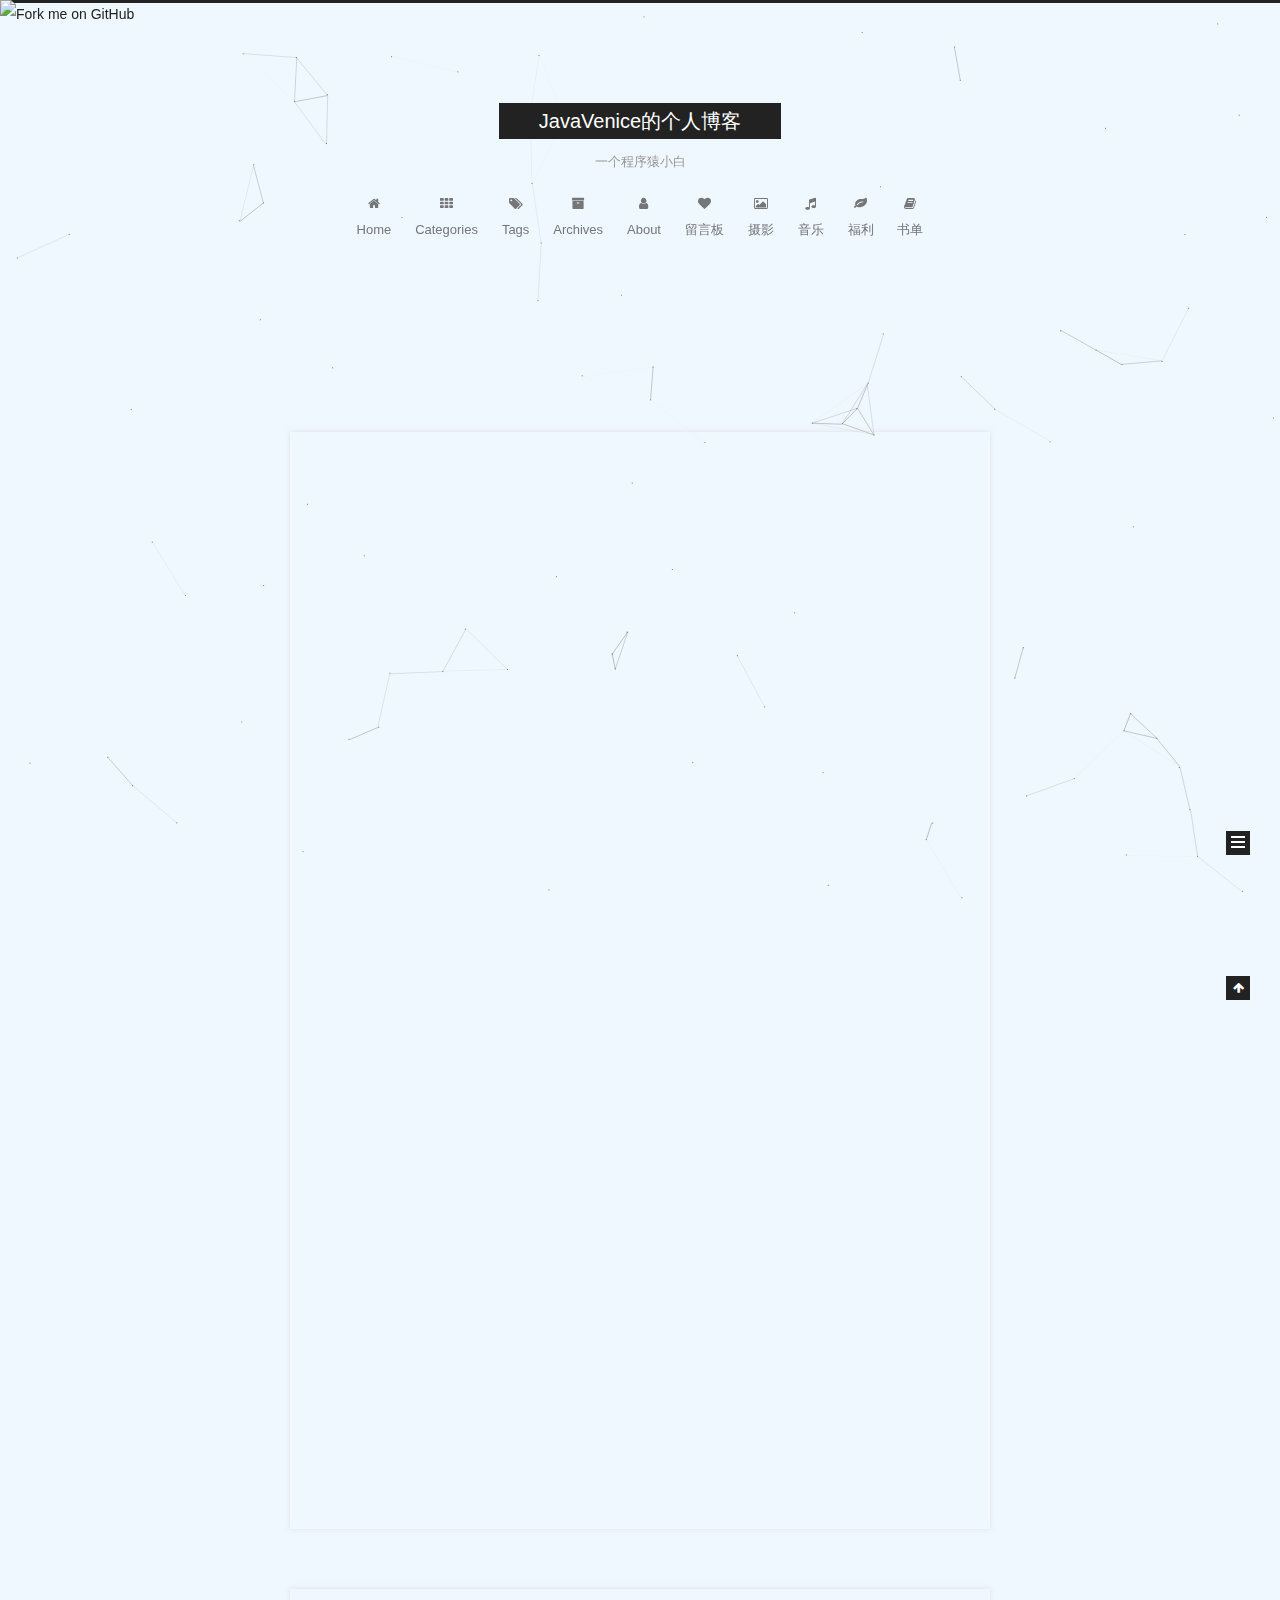
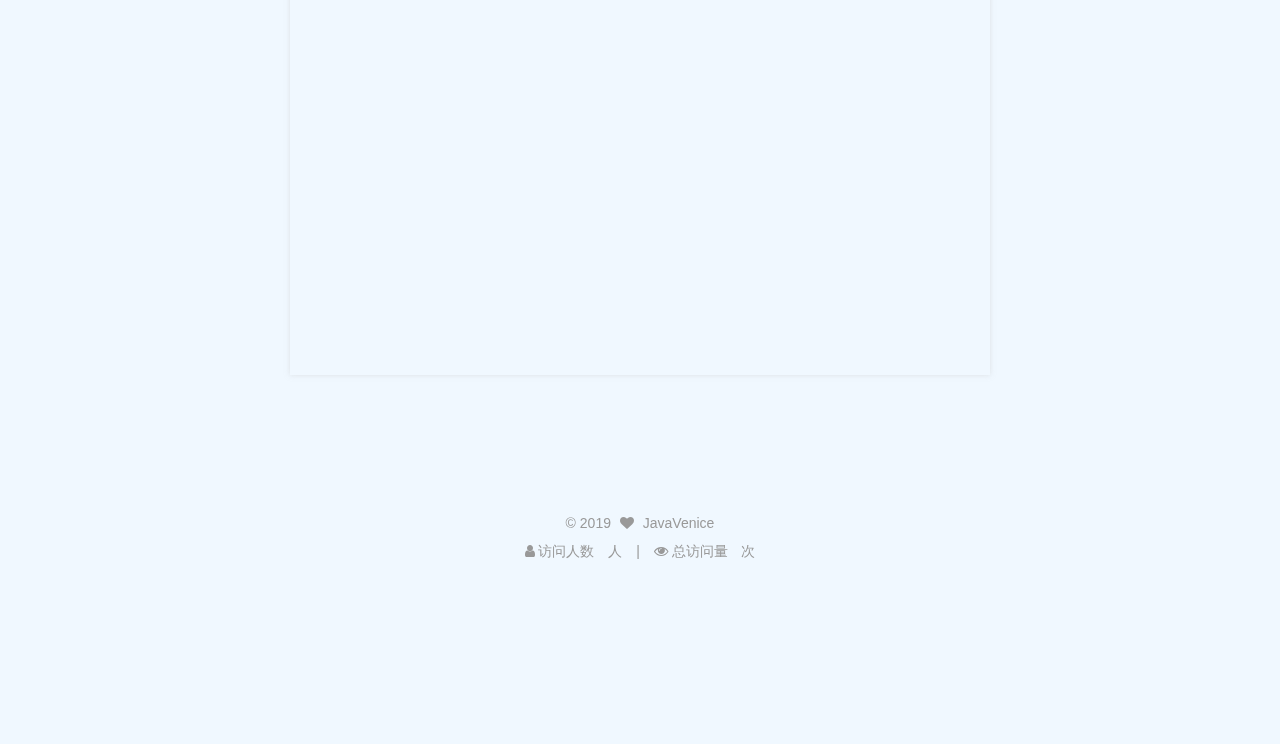
==== commit bf2f8df3: "Site updated: 2019-05-16 16:42:39" ====
--- a/index.html
+++ b/index.html
@@ -433,7 +433,7 @@
   
   
   <div class="post-block">
-    <link itemprop="mainEntityOfPage" href="http://yoursite.com/2019/05/16/关于用git推送hexo到github上的一些问题/">
+    <link itemprop="mainEntityOfPage" href="http://yoursite.com/2019/05/16/关于用hexo推送代码到github上的一些问题/">
 
     <span hidden itemprop="author" itemscope itemtype="http://schema.org/Person">
       <meta itemprop="name" content="JavaVenice">
@@ -452,7 +452,7 @@
         
           <h1 class="post-title" itemprop="name headline">
                 
-                <a class="post-title-link" href="/2019/05/16/关于用git推送hexo到github上的一些问题/" itemprop="url">关于用git推送hexo到github上的一些问题</a></h1>
+                <a class="post-title-link" href="/2019/05/16/关于用hexo推送代码到github上的一些问题/" itemprop="url">关于用git推送hexo到github上的一些问题</a></h1>
         
 
         <div class="post-meta">
@@ -484,8 +484,8 @@
                 <i class="fa fa-comment-o"></i>
               </span>
               
-                <a href="/2019/05/16/关于用git推送hexo到github上的一些问题/#SOHUCS" itemprop="discussionUrl">
-                  <span id="url::http://yoursite.com/2019/05/16/关于用git推送hexo到github上的一些问题/" class="cy_cmt_count" data-xid="2019/05/16/关于用git推送hexo到github上的一些问题/" itemprop="commentsCount"></span>
+                <a href="/2019/05/16/关于用hexo推送代码到github上的一些问题/#SOHUCS" itemprop="discussionUrl">
+                  <span id="url::http://yoursite.com/2019/05/16/关于用hexo推送代码到github上的一些问题/" class="cy_cmt_count" data-xid="2019/05/16/关于用hexo推送代码到github上的一些问题/" itemprop="commentsCount"></span>
                 </a>
               
             
@@ -493,7 +493,7 @@
 
           
           
-             <span id="/2019/05/16/关于用git推送hexo到github上的一些问题/" class="leancloud_visitors" data-flag-title="关于用git推送hexo到github上的一些问题">
+             <span id="/2019/05/16/关于用hexo推送代码到github上的一些问题/" class="leancloud_visitors" data-flag-title="关于用git推送hexo到github上的一些问题">
                <span class="post-meta-divider">|</span>
                <span class="post-meta-item-icon">
                  <i class="fa fa-eye"></i>
--- a/css/main.css
+++ b/css/main.css
@@ -2049,7 +2049,7 @@
   width: 4px;
   height: 4px;
   border-radius: 50%;
-  background: #7e7967;
+  background: #78db52;
 }
 .links-of-blogroll {
   font-size: 13px;
